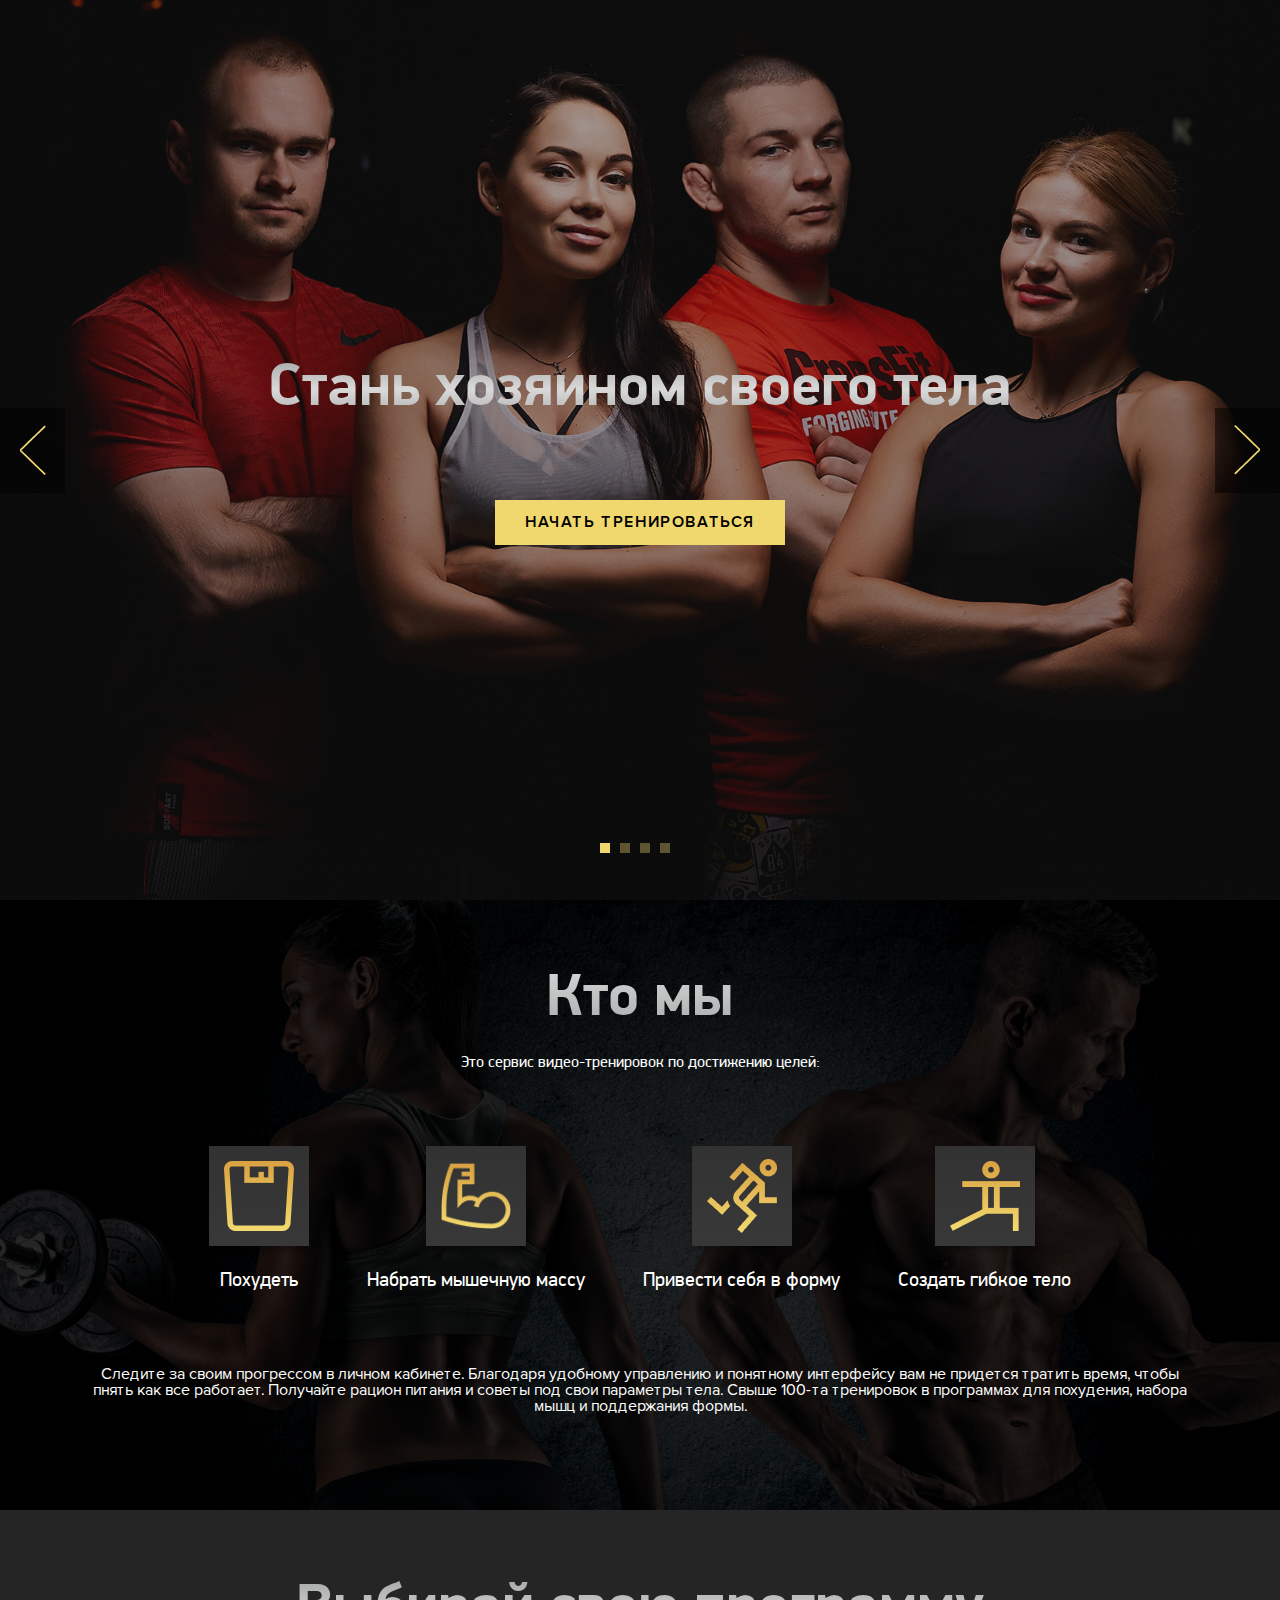
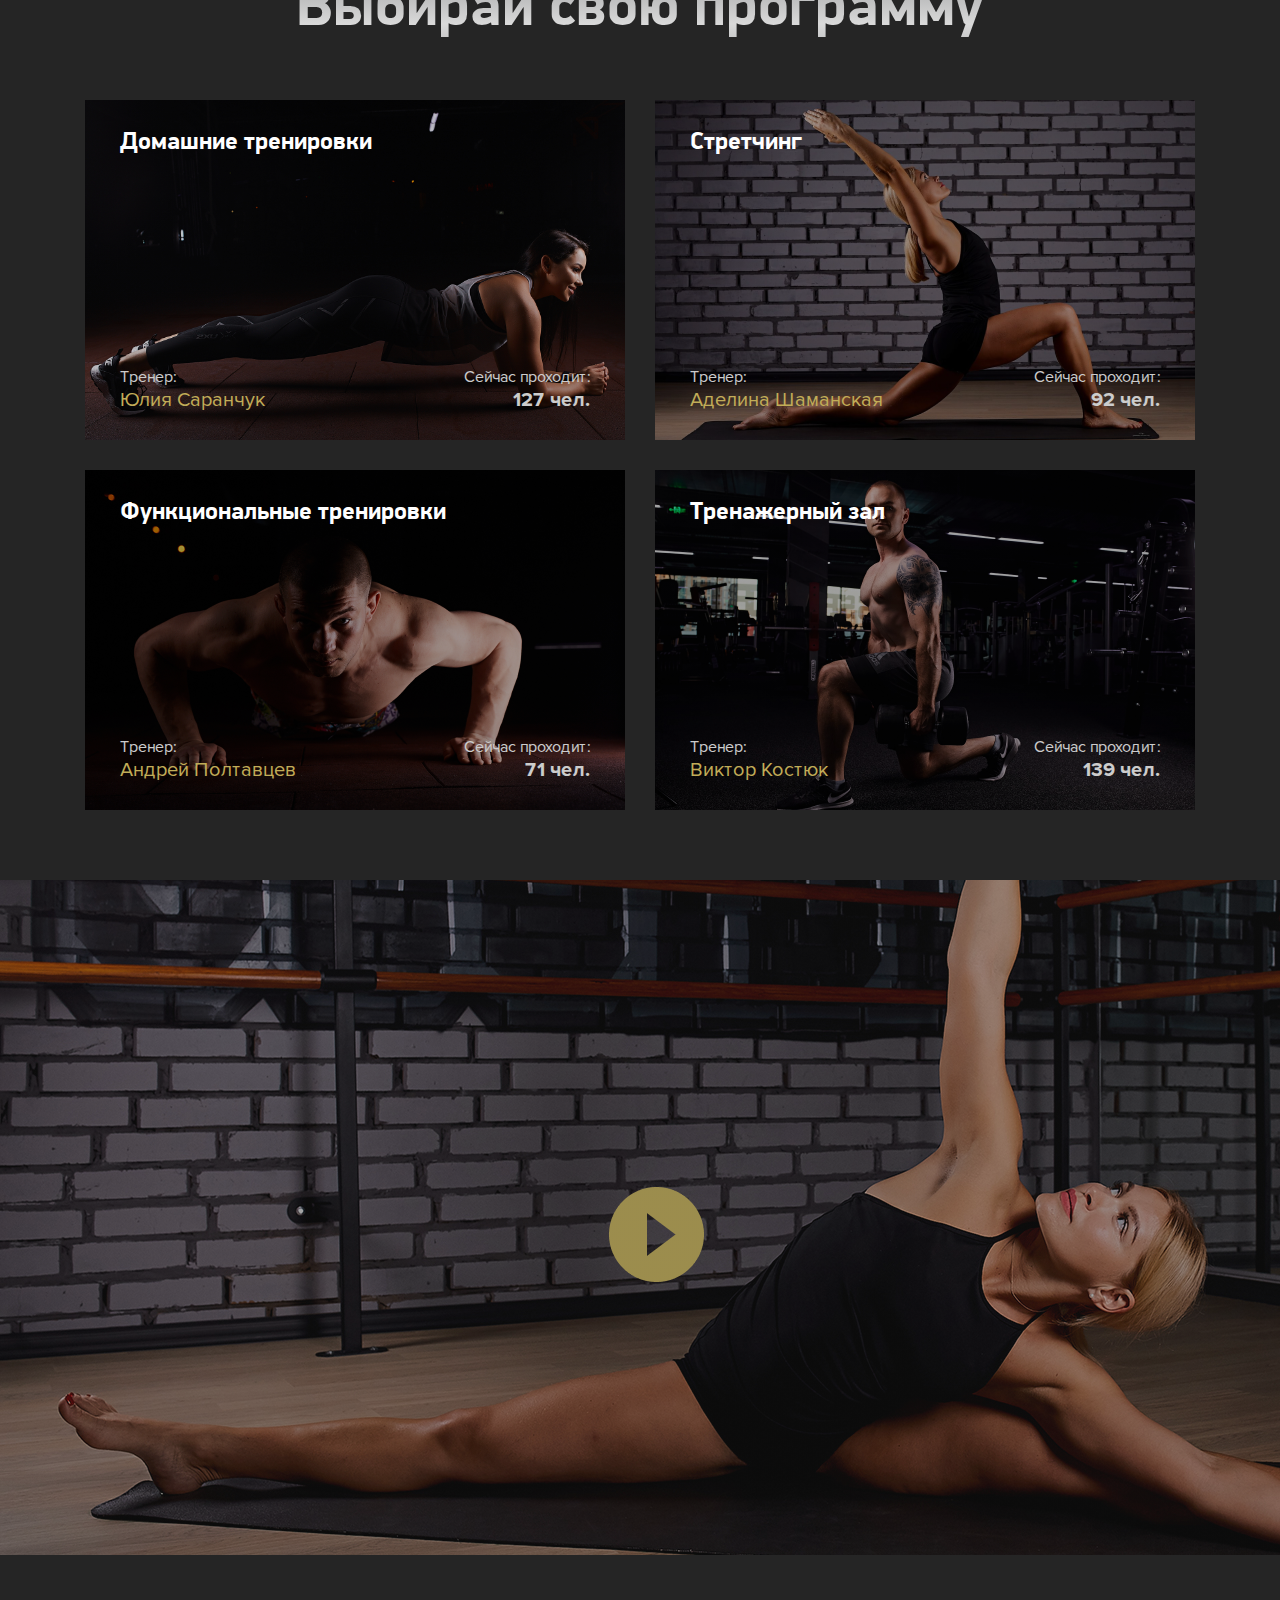
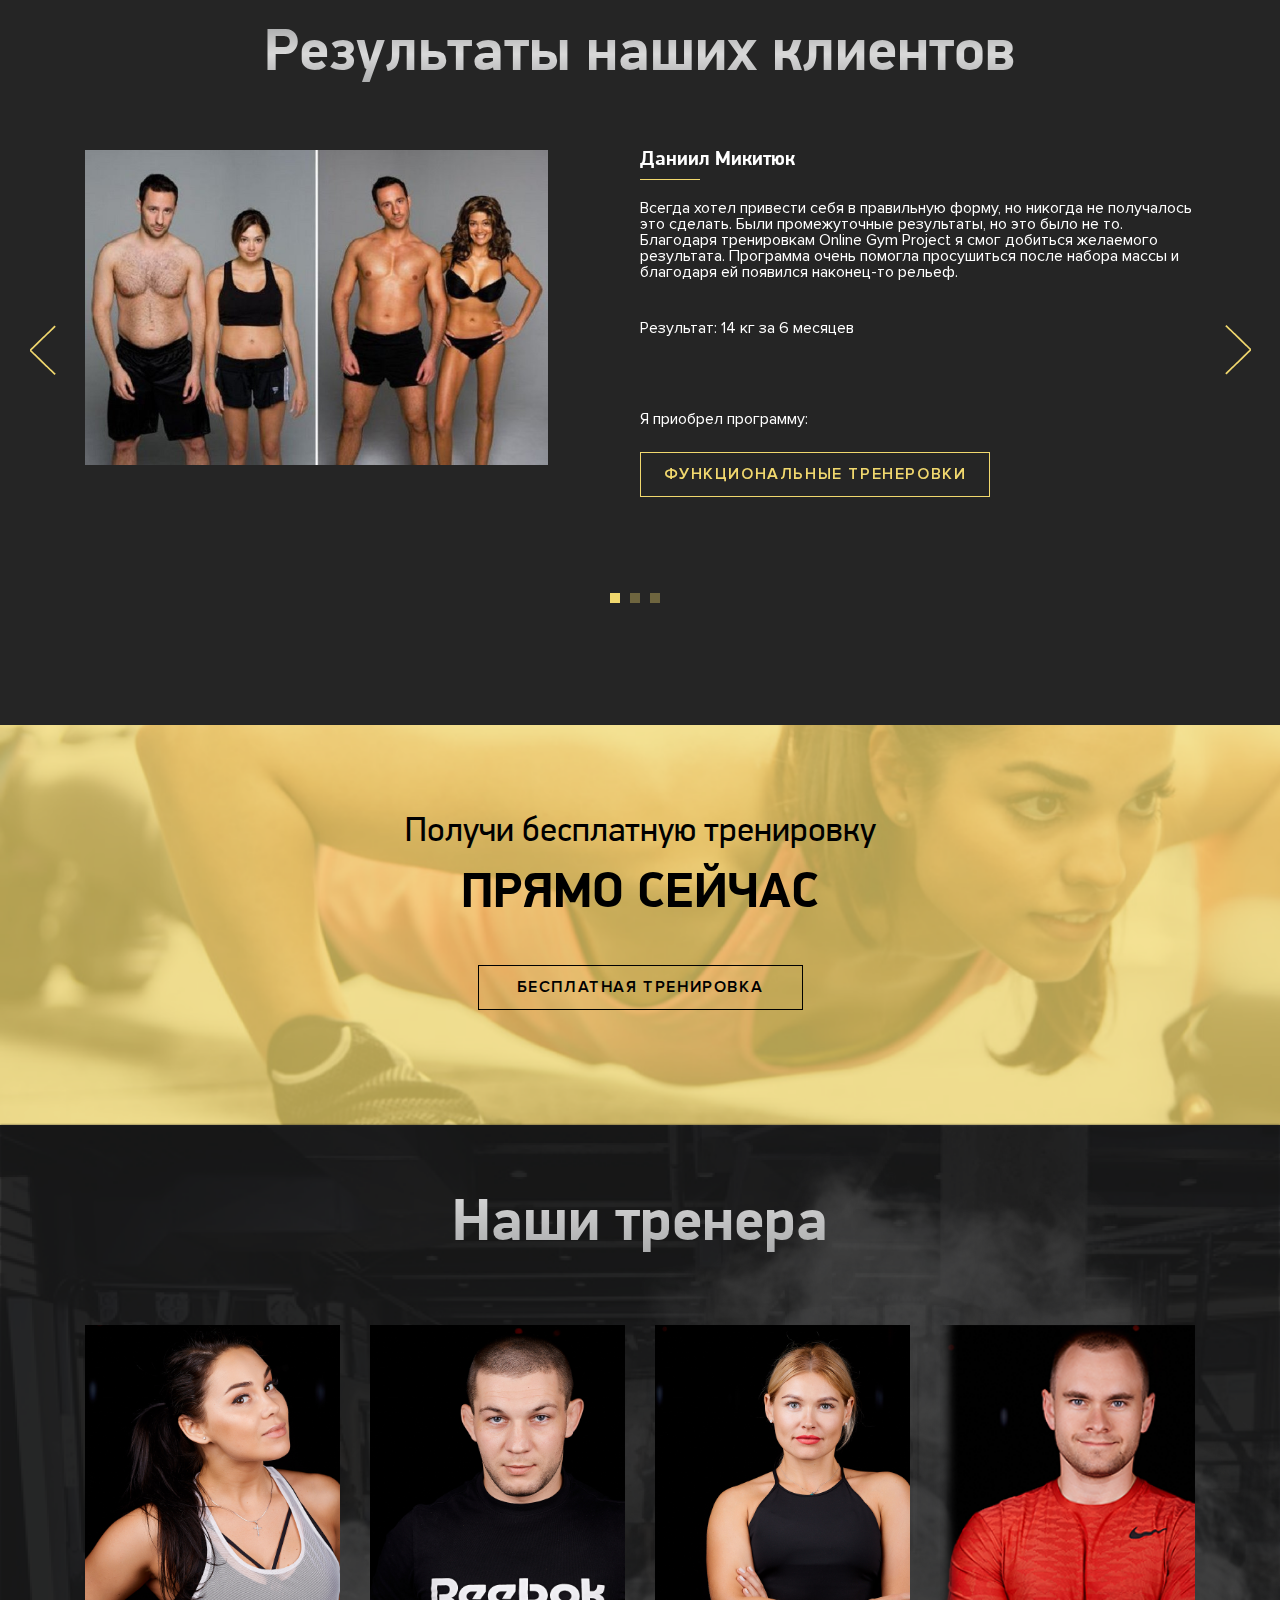
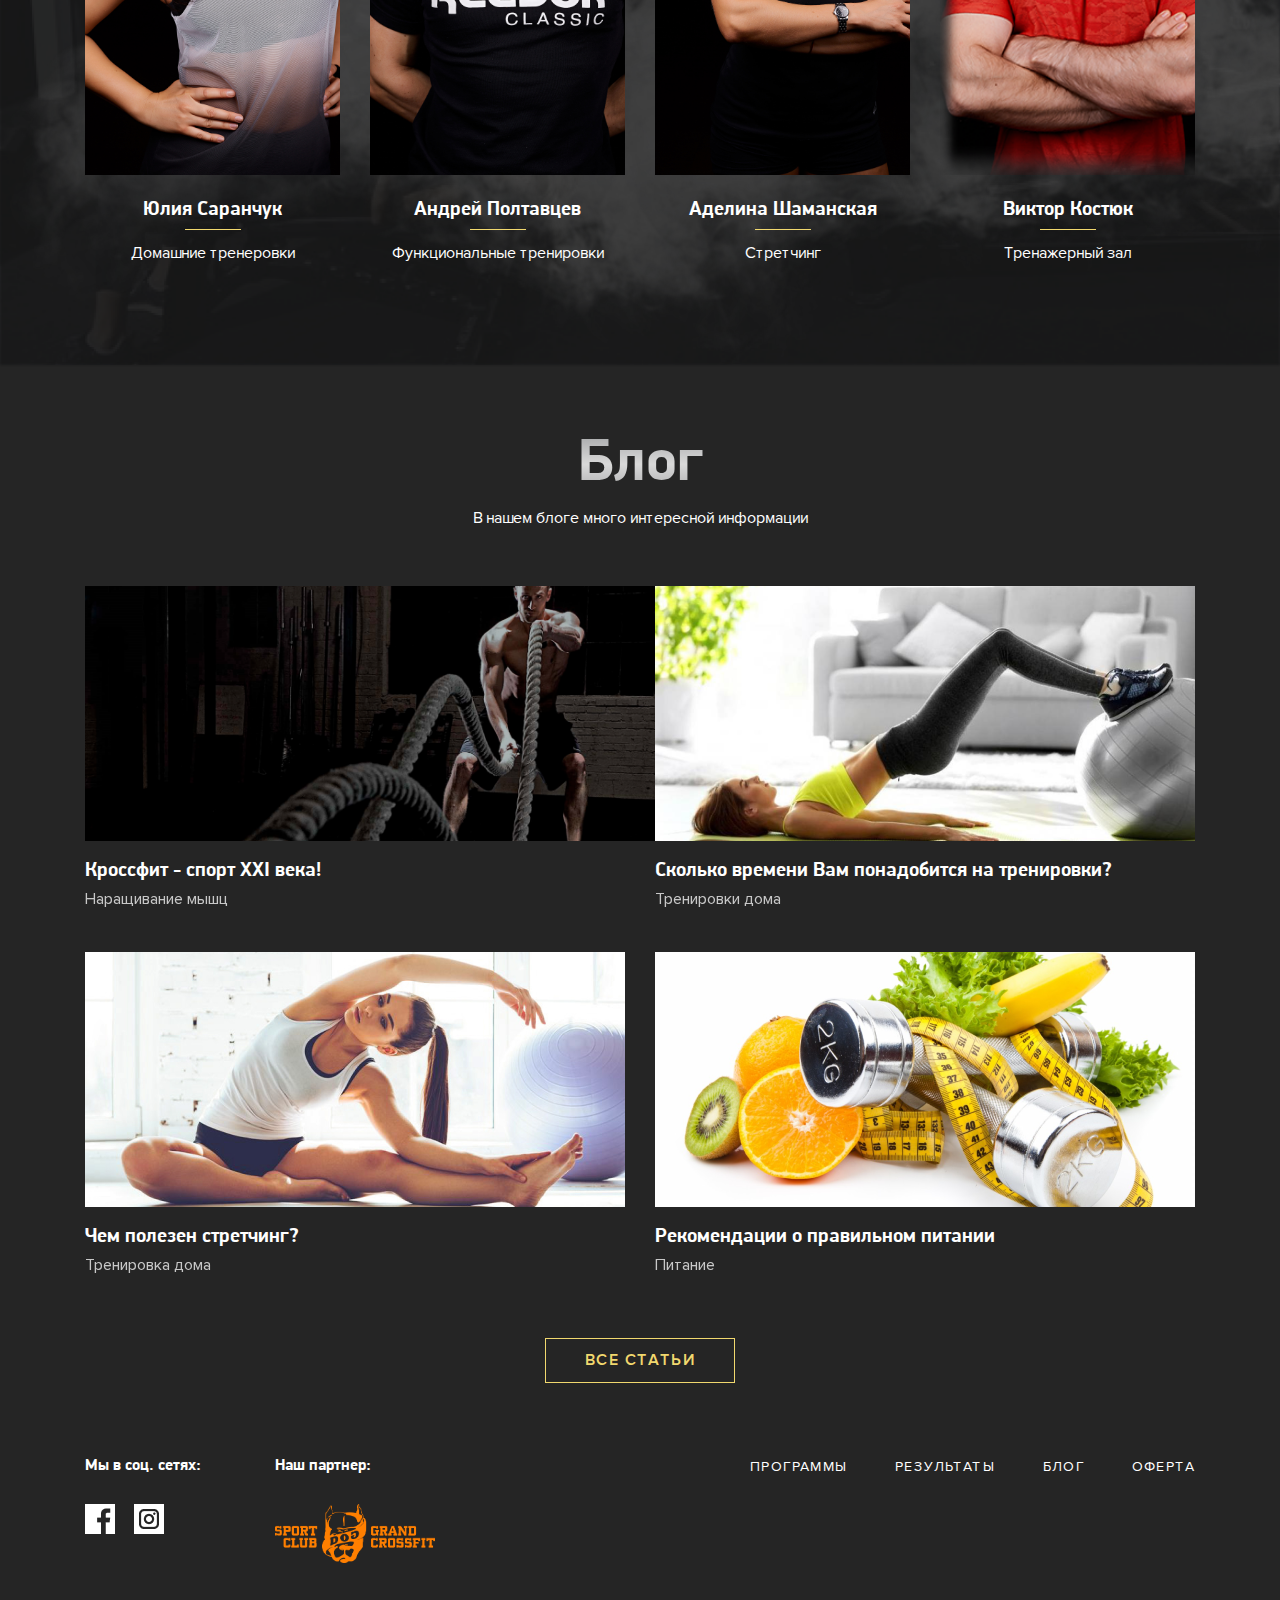
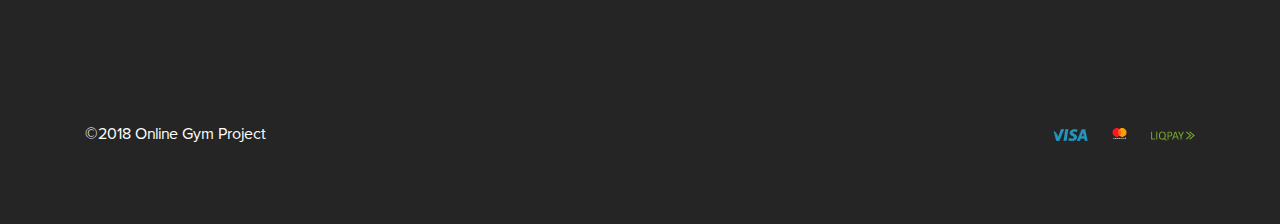
==== index.html @ 227a8d9c "fix links" ====
<!DOCTYPE html>
<html lang="ru">
<head>
    <meta charset="UTF-8">
    <title>Fitness</title>

    <meta name="viewport" content="width=device-width, initial-scale=1">

    <link rel="icon" href="" type="image/ico" sizes="16x16">
    <link rel="stylesheet" href="assets/css/reset.css">
    <link rel="stylesheet" href="assets/css/bootstrap-grid.css">
    <link rel="stylesheet" href="assets/css/slick.css">
    <link rel="stylesheet" href="assets/css/style.css">
</head>
<body>
<div class="main_wrapper">


    <header class="nav_header nav_anime">
        <div class="container">
            <div class="row align-items-center">
                <div class="col-lg-2 col-md-2 col-6">
                    <div class="nav_header_logo">
                        <a href="https://ktara.github.io/weblab2019/index.html">
                            <img src="assets/img/logo-f.png" alt="">
                        </a>
                    </div>
                </div>
                <div class="col-lg-4 offset-lg-2 col-md-2 col-3">
                    <div class="nav_header_menu_wrapper">
                        <ul class="nav nav_header_menu">
                            <li>
                                <a href="#program" class="nav_main_link">Программы</a>
                            </li>
                            <li>
                                <a href="#hit_foto" class="nav_main_link">Результаты</a>
                            </li>
                            <li>
                                <a href="#blog" class="nav_main_link">Блог</a>
                            </li>
                        </ul>
                    </div>
                </div>
                <div class="col-lg-3 offset-lg-1">
                    <div class="nav_header_log_cabinet">
                        Личный кабинет
                    </div>
                </div>
            </div>
        </div>
    </header>


    <section class="main">
        <div class="main_slider_wrapper">
            <div class="main_slide" style="background-image: url(assets/img/photo/command1.jpg);">
                <h1 class="main_slide_header section_header">Стань <u>хозяином</u> своего тела</h1>
                <a href="#program" class="main_slide_btn">Начать тренироваться</a>
                <div class="main_back">

                </div>
                <div class="main_screen_next_block"></div>
                <div class="main_screen_prev_block"></div>
            </div>

            <div class="main_slide" style="background-image: url(assets/img/photo/command1.jpg);">
                <h1 class="main_slide_header section_header">Стань <u>хозяином</u> своего тела</h1>
                <a href="#program" class="main_slide_btn">Начать тренироваться</a>
                <div class="main_back">

                </div>
                <div class="main_screen_next_block"></div>
                <div class="main_screen_prev_block"></div>
            </div>

            <div class="main_slide" style="background-image: url(assets/img/photo/command1.jpg);">
                <h1 class="main_slide_header section_header">Стань <u>хозяином</u> своего тела</h1>
                <a href="#program" class="main_slide_btn">Начать тренироваться</a>
                <div class="main_back">

                </div>
                <div class="main_screen_next_block"></div>
                <div class="main_screen_prev_block"></div>
            </div>

            <div class="main_slide" style="background-image: url(assets/img/photo/command1.jpg);">
                <h1 class="main_slide_header section_header">Стань <u>хозяином</u> своего тела</h1>
                <a href="#program" class="main_slide_btn">Начать тренироваться</a>
                <div class="main_back">

                </div>
                <div class="main_screen_next_block"></div>
                <div class="main_screen_prev_block"></div>
            </div>
        </div>
    </section>


    <section id="about" class="about" style="background-image: url(assets/img/new/about1.png);">
        <div class="container">
            <h2 class="about_title section_header">
                Кто мы
            </h2>
            <div class="about_sub_title">
                Это сервис видео-тренировок по достижению целей:
            </div>
            <div class="row">
                <div class="col-lg-10 offset-lg-1 col-md-12 offset-md-0">
                    <div class="about_icon_block_wrapper">
                        <div class="about_icon_block">
                            <div class="about_icon_wrapper">
                                <img src="assets/img/new/icon1.png" alt="">
                            </div>
                            <div class="about_icon_block_text">
                                Похудеть
                            </div>
                        </div>

                        <div class="about_icon_block">
                            <div class="about_icon_wrapper">
                                <img src="assets/img/new/icon2.png" alt="">
                            </div>
                            <div class="about_icon_block_text">
                                Набрать мышечную массу
                            </div>
                        </div>

                        <div class="about_icon_block">
                            <div class="about_icon_wrapper">
                                <img src="assets/img/new/icon3.png" alt="">
                            </div>
                            <div class="about_icon_block_text">
                                Привести себя в форму
                            </div>
                        </div>

                        <div class="about_icon_block">
                            <div class="about_icon_wrapper">
                                <img src="assets/img/new/icon4.png" alt="">
                            </div>
                            <div class="about_icon_block_text">
                                Создать гибкое тело
                            </div>
                        </div>
                    </div>
                </div>
            </div>
            <div class="about_text">
                Следите за своим прогрессом в личном кабинете. Благодаря удобному управлению и понятному интерфейсу вам
                не придется тратить время, чтобы пнять как все работает. Получайте рацион питания и советы под свои
                параметры тела. Свыше 100-та тренировок в программах для похудения, набора мышц и поддержания формы.
            </div>
        </div>
    </section>


    <section id="program" class="program">
        <div class="program_main_wrapper">
            <div class="container program_main_viewer">
                <div class="program_header section_header">
                    Выбирай свою программу
                </div>
                <div class="row">
                    <div class="col-lg-6 col-md-6 col-12">
                        <a href="https://ktara.github.io/weblab2019/home.html" class="program_wrapper">
                            <img src="assets/img/new/img1.jpg" alt="">
                            <div class="top_text_block">
                                <div class="top_text">
                                    <p>Тренер: <b>Юлия Саранчук</b></p>
                                </div>
                            </div>
                            <div class="bottom_text_block">
                                <div class="bottom_text">
                                    <p>Сейчас проходит: <span>127 чел.</span></p>
                                </div>
                            </div>
                            <div class="program_wrapper_text_block">
                                <p>Домашние тренировки</p>
                            </div>
                        </a>
                    </div>
                    <div class="col-lg-6 col-md-6 col-12">
                        <a href="https://ktara.github.io/weblab2019/stretching.html" class="program_wrapper">
                            <img src="assets/img/new/img2.png" alt="">
                            <div class="top_text_block">
                                <div class="top_text">
                                    <p>Тренер: <b>Аделина Шаманская</b></p>
                                </div>
                            </div>
                            <div class="bottom_text_block">
                                <div class="bottom_text">
                                    <p>Сейчас проходит: <span>92 чел.</span></p>
                                </div>
                            </div>
                            <div class="program_wrapper_text_block">
                                <p>Стретчинг</p>
                            </div>
                        </a>
                    </div>
                    <div class="col-lg-6 col-md-6 col-12">
                        <a href="https://ktara.github.io/weblab2019/crossfyt2.html" class="program_wrapper">
                            <img src="assets/img/new/img3.png" alt="">
                            <div class="top_text_block">
                                <div class="top_text">
                                    <p>Тренер: <b>Андрей Полтавцев</b></p>
                                </div>
                            </div>
                            <div class="bottom_text_block">
                                <div class="bottom_text">
                                    <p>Сейчас проходит: <span>71 чел.</span></p>
                                </div>
                            </div>
                            <div class="program_wrapper_text_block">
                                <p>Функциональные тренировки</p>
                            </div>
                        </a>
                    </div>
                    <div class="col-lg-6 col-md-6 col-12">
                        <a href="https://ktara.github.io/weblab2019/gym.html" class="program_wrapper">
                            <img src="assets/img/new/img4.png" alt="">
                            <div class="top_text_block">
                                <div class="top_text">
                                    <p>Тренер: <b>Виктор Костюк</b></p>
                                </div>
                            </div>
                            <div class="bottom_text_block">
                                <div class="bottom_text">
                                    <p>Сейчас проходит: <span>139 чел.</span></p>
                                </div>
                            </div>
                            <div class="program_wrapper_text_block">
                                <p>Тренажерный зал</p>
                            </div>
                        </a>
                    </div>
                </div>
            </div>
        </div>
    </section>


    <section class="main_video">
        <div class="main_video_back"></div>
        <div class="main_video_wrapper">
            <div class="main_video_viewer">
                <img src="assets/img/photo/image_40.jpg" alt="">
            </div>
            <div class="play_block">
                <img src="assets/img/new/yplay.png" alt="">
            </div>
        </div>
    </section>


    <section id="hit_foto" class="hit_foto">
        <div class="container">
            <h2 class="hit_foto_title section_header">Результаты наших клиентов</h2>
            <div class="hit_foto_slider_wrapper">
                <div class="hit_foto_slide">
                    <div class="row no-gutters">
                        <div class="col-lg-5">
                            <div class="hit_foto_slide_image">
                                <img src="assets/img/photo/hit_foto.jpg" alt="">
                            </div>
                        </div>
                        <div class="col-lg-6 offset-lg-1">
                            <div class="hit_foto_slide_text_block">
                                <div class="hit_foto_slide_name">
                                    Даниил Микитюк
                                </div>
                                <div class="hit_foto_slide_text">
                                    Всегда хотел привести себя в правильную форму, но никогда не получалось это сделать.
                                    Были промежуточные результаты, но это было не то. Благодаря тренировкам Online Gym
                                    Project я смог добиться желаемого результата. Программа очень помогла просушиться
                                    после набора массы и благодаря ей появился наконец-то рельеф.
                                </div>
                                <div class="hit_foto_slide_result">
                                    Результат: 14 кг за 6 месяцев
                                </div>
                                <div class="hit_foto_slide_program">
                                    <div class="hit_foto_slide_program_text">
                                        Я приобрел программу:
                                    </div>
                                    <a href="https://ktara.github.io/weblab2019/crossfyt2.html"
                                       class="hit_foto_slide_program_btn">
                                        Функциональные тренеровки
                                    </a>
                                </div>
                            </div>
                        </div>
                    </div>
                    <div class="hit_foto_next_block"></div>
                    <div class="hit_foto_prev_block"></div>
                </div>

                <div class="hit_foto_slide">
                    <div class="row no-gutters">
                        <div class="col-lg-5">
                            <div class="hit_foto_slide_image">
                                <img src="assets/img/photo/hit_foto.jpg" alt="">
                            </div>
                        </div>
                        <div class="col-lg-6 offset-lg-1">
                            <div class="hit_foto_slide_text_block">
                                <div class="hit_foto_slide_name">
                                    Даниил Микитюк
                                </div>
                                <div class="hit_foto_slide_text">
                                    Всегда хотел привести себя в правильную форму, но никогда не получалось это сделать.
                                    Были промежуточные результаты, но это было не то. Благодаря тренировкам Online Gym
                                    Project я смог добиться желаемого результата. Программа очень помогла просушиться
                                    после набора массы и благодаря ей появился наконец-то рельеф.
                                </div>
                                <div class="hit_foto_slide_result">
                                    Результат: 14 кг за 6 месяцев
                                </div>
                                <div class="hit_foto_slide_program">
                                    <div class="hit_foto_slide_program_text">
                                        Я приобрел программу:
                                    </div>
                                    <a href="https://ktara.github.io/weblab2019/crossfyt2.html"
                                       class="hit_foto_slide_program_btn">
                                        Функциональные тренеровки
                                    </a>
                                </div>
                            </div>
                        </div>
                    </div>
                    <div class="hit_foto_next_block"></div>
                    <div class="hit_foto_prev_block"></div>
                </div>

                <div class="hit_foto_slide">
                    <div class="row no-gutters">
                        <div class="col-lg-5">
                            <div class="hit_foto_slide_image">
                                <img src="assets/img/photo/hit_foto.jpg" alt="">
                            </div>
                        </div>
                        <div class="col-lg-6 offset-lg-1">
                            <div class="hit_foto_slide_text_block">
                                <div class="hit_foto_slide_name">
                                    Даниил Микитюк
                                </div>
                                <div class="hit_foto_slide_text">
                                    Всегда хотел привести себя в правильную форму, но никогда не получалось это сделать.
                                    Были промежуточные результаты, но это было не то. Благодаря тренировкам Online Gym
                                    Project я смог добиться желаемого результата. Программа очень помогла просушиться
                                    после набора массы и благодаря ей появился наконец-то рельеф.
                                </div>
                                <div class="hit_foto_slide_result">
                                    Результат: 14 кг за 6 месяцев
                                </div>
                                <div class="hit_foto_slide_program">
                                    <div class="hit_foto_slide_program_text">
                                        Я приобрел программу:
                                    </div>
                                    <a href="https://ktara.github.io/weblab2019/crossfyt2.html"
                                       class="hit_foto_slide_program_btn">
                                        Функциональные тренеровки
                                    </a>
                                </div>
                            </div>
                        </div>
                    </div>
                    <div class="hit_foto_next_block"></div>
                    <div class="hit_foto_prev_block"></div>
                </div>
            </div>
        </div>
    </section>


    <section class="main_ad" style="background-image: url(assets/img/new/img6.png)">
        <div class="main_ad_text">
            Получи бесплатную тренировку <b>прямо сейчас</b>
        </div>
        <div class="main_ad_btn">
            Бесплатная тренировка
        </div>
    </section>


    <section class="main_trainer" style="background-image: url(assets/img/new/img9.png)">
        <div class="main_trainer_dark"></div>
        <div class="container">
            <div class="main_trainer_header section_header">
                Наши тренера
            </div>
            <div class="row">
                <div class="col-lg-3">
                    <div class="main_trainer_block">
                        <div class="main_trainer_block_image">
                            <img src="assets/img/new/face1.jpg" alt="">
                        </div>
                        <div class="main_trainer_block_name">
                            Юлия Саранчук
                        </div>
                        <div class="main_trainer_block_program">
                            Домашние тренеровки
                        </div>
                    </div>
                </div>
                <div class="col-lg-3">
                    <div class="main_trainer_block">
                        <div class="main_trainer_block_image">
                            <img src="assets/img/new/face2.jpg" alt="">
                        </div>
                        <div class="main_trainer_block_name">
                            Андрей Полтавцев
                        </div>
                        <div class="main_trainer_block_program">
                            Функциональные тренировки
                        </div>
                    </div>
                </div>
                <div class="col-lg-3">
                    <div class="main_trainer_block">
                        <div class="main_trainer_block_image">
                            <img src="assets/img/new/face3.jpg" alt="">
                        </div>
                        <div class="main_trainer_block_name">
                            Аделина Шаманская
                        </div>
                        <div class="main_trainer_block_program">
                            Стретчинг
                        </div>
                    </div>
                </div>
                <div class="col-lg-3">
                    <div class="main_trainer_block">
                        <div class="main_trainer_block_image">
                            <img src="assets/img/new/face42.png" alt="">
                        </div>
                        <div class="main_trainer_block_name">
                            Виктор Костюк
                        </div>
                        <div class="main_trainer_block_program">
                            Тренажерный зал
                        </div>
                    </div>
                </div>
            </div>
        </div>
    </section>


    <section id="blog" class="blog">
        <div class="container">
            <h2 class="blog_title section_header">
                Блог
            </h2>
            <div class="blog_sub_title">
                В нашем блоге много интересной информации
            </div>
            <div class="row">
                <div class="col-lg-6">
                    <div class="blog_block">
                        <div class="blog_block_image">
                            <img src="assets/img/new/img10.png" alt="">
                        </div>
                        <a href="https://ktara.github.io/weblab2019/article.html" class="blog_block_title">
                            Кроссфит - спорт XXI века!
                        </a>
                        <div class="blog_block_sub_title">
                            Наращивание мышц
                        </div>
                    </div>
                </div>
                <div class="col-lg-6">
                    <div class="blog_block">
                        <div class="blog_block_image">
                            <img src="assets/img/new/img11.png" alt="">
                        </div>
                        <a href="https://ktara.github.io/weblab2019/article.html" class="blog_block_title">
                            Сколько времени Вам понадобится на тренировки?
                        </a>
                        <div class="blog_block_sub_title">
                            Тренировки дома
                        </div>
                    </div>
                </div>
                <div class="col-lg-6">
                    <div class="blog_block">
                        <div class="blog_block_image">
                            <img src="assets/img/new/img12.png" alt="">
                        </div>
                        <a href="https://ktara.github.io/weblab2019/article.html" class="blog_block_title">
                            Чем полезен стретчинг?
                        </a>
                        <div class="blog_block_sub_title">
                            Тренировка дома
                        </div>
                    </div>
                </div>
                <div class="col-lg-6">
                    <div class="blog_block">
                        <div class="blog_block_image">
                            <img src="assets/img/new/img13.png" alt="">
                        </div>
                        <a href="https://ktara.github.io/weblab2019/article.html" class="blog_block_title">
                            Рекомендации о правильном питании
                        </a>
                        <div class="blog_block_sub_title">
                            Питание
                        </div>
                    </div>
                </div>
            </div>
            <a href="https://ktara.github.io/weblab2019/blog.html" class="blog_btn">
                ВСЕ СТАТЬИ
            </a>
        </div>
    </section>


    <section class="popup_log_out">
        <div class="container">
            <div class="row no-gutters">
                <div class="col-lg-10 offset-lg-1 col-md-12 offset-md-0">
                    <div class="popup_log_out_wrapper">
                        <div class="row no-gutters">
                            <div class="col-lg-5 col-md-5 d-none d-sm-block">
                                <div class="popup_log_out_logo_block"
                                     style="background-image: url(assets/img/new/img16.png);">
                                    <div class="popup_log_out_logo_block_image">
                                        <img src="assets/img/logo-f.png" alt="">
                                    </div>
                                    <h6 class="popup_log_out_logo_block_sub_title">
                                        Начни меняться прямо сейчас!
                                    </h6>
                                    <ul class="popup_log_out_logo_block_list">
                                        <li>
                                            Простой календарь ваших тренировок
                                        </li>
                                        <li>
                                            Сделайте свое персональное меню
                                        </li>
                                        <li>
                                            Получи свое идеальное тело
                                        </li>
                                    </ul>
                                </div>
                            </div>
                            <div class="col_lg-7 col-md-7 col-12">
                                <div class="popup_log_out_registration">
                                    <h4 class="popup_log_out_registration_header">
                                        Регистрация
                                    </h4>
                                    <h4 class="popup_log_out_registration_header_mob popup_header_first">
                                    Вход /
                                </h4>
                                    <h4 class="popup_log_out_registration_header_mob popup_header_second">
                                        Регистрация
                                    </h4>
                                    <form action="" class="popup_log_out_registration_form">
                                        <input class="popup_log_out_registration_form_input" type="email" placeholder="Email">
                                        <input class="popup_log_out_registration_form_input" type="password" placeholder="Пароль">
                                        <label class="popup_log_out_registration_form_check">
                                            <input type="checkbox">
                                            <div class="popup_log_out_registration_form_square"></div>
                                            <div class="popup_log_out_registration_form_text">
                                                Согласен с <a href="https://ktara.github.io/weblab2019/oferta.html">условиями</a>
                                            </div>
                                        </label>
                                        <button type="submit" class="popup_log_out_registration_btn">ЗАРЕГИСТРИРОВАТЬСЯ</button>
                                    </form>
                                    <div class="popup_log_out_registration_come_in">
                                        Зарегистрироваться через соц.сети:
                                    </div>
                                    <div class="popup_log_out_registration_img">
                                        <a href="">
                                            <img src="assets/img/new/facebook-blue.png" alt="">
                                        </a>
                                        <a href="">
                                            <img src="assets/img/new/google.png" alt="">
                                        </a>
                                    </div>
                                    <div class="back_to_sign_in">
                                        ВЕРНУТЬСЯ КО ВХОДУ
                                    </div>
                                </div>
                            </div>
                        </div>
                        <div class="close_log_out">
                            <img src="assets/img/new/close-yellow.png" alt="">
                            <div class="close_log_out_text">
                                ЗАКРЫТЬ
                            </div>
                        </div>
                    </div>
                </div>
            </div>
        </div>
    </section>


    <section class="popup_sign_in">
        <div class="container">
            <div class="row no-gutters">
                <div class="col-lg-10 offset-lg-1 col-md-12 offset-md-0">
                    <div class="popup_sign_in_wrapper popup_sign_in_animate">
                        <div class="row no-gutters">
                            <div class="col-lg-5 col-md-5 d-none d-sm-block">
                                <div class="popup_sign_in_logo_block"
                                     style="background-image: url(assets/img/new/img16.png);">
                                    <div class="popup_sign_in_logo_block_image">
                                        <img src="assets/img/logo-f.png" alt="">
                                    </div>
                                    <h6 class="popup_sign_in_logo_block_sub_title">
                                        Начни меняться прямо сейчас!
                                    </h6>
                                    <ul class="popup_sign_in_logo_block_list">
                                        <li>
                                            Простой календарь ваших тренировок
                                        </li>
                                        <li>
                                            Сделайте свое персональное меню
                                        </li>
                                        <li>
                                            Получи свое идеальное тело
                                        </li>
                                    </ul>
                                </div>
                            </div>
                            <div class="col_lg-7 col-md-7 col-12">
                                <div class="popup_sign_in_registration">
                                    <h4 class="popup_sign_in_registration_header">
                                        Вход
                                    </h4>
                                    <h4 class="popup_sign_in_registration_header_mob popup_header_first">
                                        Вход /
                                    </h4>
                                    <h4 class="popup_sign_in_registration_header_mob popup_header_second">
                                        Регистрация
                                    </h4>
                                    <form action="" class="popup_sign_in_registration_form">
                                        <input class="popup_sign_in_registration_form_input" type="email" placeholder="Email">
                                        <input class="popup_sign_in_registration_form_input" type="password" placeholder="Пароль">
                                        <label class="popup_sign_in_registration_form_check">
                                            <input type="checkbox">
                                            <div class="popup_sign_in_registration_form_square"></div>
                                            <div class="popup_sign_in_registration_form_text">
                                                Запомнить меня
                                            </div>
                                        </label>
                                        <button type="submit" class="popup_sign_in_registration_btn">ВОЙТИ</button>
                                    </form>
                                    <div class="popup_sign_in_registration_come_in">
                                        Зарегистрироваться через соц.сети:
                                    </div>
                                    <div class="popup_sign_in_registration_img">
                                        <a href="">
                                            <img src="assets/img/new/facebook-blue.png" alt="">
                                        </a>
                                        <a href="">
                                            <img src="assets/img/new/google.png" alt="">
                                        </a>
                                    </div>
                                    <div class="back_to_log_out">
                                        РЕГИСТРАЦИЯ
                                    </div>
                                    <a href="" class="popup_sign_in_registration_text">Забыли пароль?</a>
                                </div>
                            </div>
                        </div>
                        <div class="close_sign_in">
                            <img src="assets/img/new/close-yellow.png" alt="">
                            <div class="close_sign_in_text">
                                ЗАКРЫТЬ
                            </div>
                        </div>
                    </div>
                </div>
            </div>
        </div>
    </section>


    <section class="popup_sign_in_mob">
        <div class="container">
            <div class="row no-gutters">
                <div class="col-lg-10 offset-lg-1 col-md-12 offset-md-0">
                    <div class="popup_sign_in_mob_wrapper popup_sign_in_animate">
                        <div class="row">
                            <div class="col-12">
                                <div class="popup_sign_in_mob_registration popup_sign_in_mob_first">
                                    <h4 class="popup_sign_in_mob_registration_header_mob popup_header_first">
                                        Вход /
                                    </h4>
                                    <h4 class="popup_sign_in_mob_registration_header_mob popup_header_second">
                                        Регистрация
                                    </h4>
                                    <form action="" class="popup_sign_in_mob_registration_form">
                                        <input type="email" placeholder="Почта">
                                        <input type="password" placeholder="Пароль">
                                        <div class="popup_sign_in_mob_registration_btn">Вход</div>
                                    </form>
                                    <div class="popup_sign_in_mob_registration_come_in">
                                        Или войдите
                                    </div>
                                    <div class="popup_sign_in_mob_registration_img">
                                        <a href="">
                                            <img src="assets/img/icon/003-facebook.png" alt="">
                                        </a>
                                        <a href="">
                                            <img src="assets/img/icon/google-plus.png" alt="">
                                        </a>
                                        <a href="">
                                            <img src="assets/img/icon/001-twitter.png" alt="">
                                        </a>
                                    </div>
                                    <a href="" class="popup_sign_in_mob_registration_text">Забыли пароль?</a>
                                </div>
                                <!--  </div>


                                 <div class="col-12"> -->
                                <div class="popup_sign_in_mob_registration popup_sign_in_mob_second">
                                    <h4 class="popup_sign_in_mob_registration_header_mob popup_header_first">
                                        Вход /
                                    </h4>
                                    <h4 class="popup_sign_in_mob_registration_header_mob popup_header_second">
                                        Регистрация
                                    </h4>
                                    <form action="" class="popup_sign_in_mob_registration_form">
                                        <input type="name" placeholder="Имя Фамилия">
                                        <input type="email" placeholder="Почта">
                                        <input type="password" placeholder="Пароль">
                                        <input type="password" placeholder="Подтвердите пароль">
                                        <div class="popup_sign_in_mob_registration_btn">Регистрация</div>
                                    </form>
                                    <div class="popup_sign_in_mob_registration_come_in">
                                        Или войдите
                                    </div>
                                    <div class="popup_sign_in_mob_registration_img">
                                        <a href="">
                                            <img src="assets/img/icon/003-facebook.png" alt="">
                                        </a>
                                        <a href="">
                                            <img src="assets/img/icon/google-plus.png" alt="">
                                        </a>
                                        <a href="">
                                            <img src="assets/img/icon/001-twitter.png" alt="">
                                        </a>
                                    </div>
                                </div>
                            </div>
                        </div>
                    </div>
                </div>
            </div>
        </div>
    </section>



    <section class="popup_share">
        <div class="container">
            <div class="row no-gutters">
                <div class="col-lg-8 offset-lg-2 col-md-12 offset-md-0">
                    <div class="popup_share_wrapper popup_sign_in_animate">
                        <div class="popup_share_text">
                            Пожалуйста, выберите программу, в которой вы заинтересованы и мы предоставим вам возможность пройти бесплатную тренировку.
                        </div>
                        <form class="popup_share_form">
                            <select size="1" name="number" class="popup_share_form_order">
                                <option value="1" selected>Выберите программу</option>
                                <option>Домашние тренировки</option>
                                <option>Стретчинг</option>
                                <option>Функциональные тренировки</option>
                                <option>Тренажерный зал</option>
                            </select>
                            <button class="popup_share_form_btn">
                                ПОЛУЧИТЬ БЕСПЛАТНУЮ ТРЕНИРОВКУ
                            </button>
                        </form>
                        <div class="close_share">
                            <img src="assets/img/new/close-yellow.png" alt="">
                            <div class="close_share_text">
                                ЗАКРЫТЬ
                            </div>
                        </div>
                    </div>
                </div>
            </div>
        </div>
    </section>


    <footer style="background-image: url(assets/img/new/bg_img.png)">
        <div class="container">
            <div class="row">
                <div class="col-lg-2 col-md-3 col-12">
                    <div class="social">
                        <div class="social_header">
                            Мы в соц. сетях:
                        </div>
                        <a href="">
                            <img src="assets/img/new/facebook.png" alt="">
                        </a>
                        <a href="">
                            <img src="assets/img/new/twitter.png" alt="">
                        </a>
                    </div>
                </div>

                <div class="col-lg-2">
                    <div class="partner">
                        <div class="partner_header">
                            Наш партнер:
                        </div>
                        <img src="assets/img/icon/dog-red.png" alt="">
                    </div>
                </div>

                <div class="col-lg-5 offset-lg-3">
                    <div class="link_menu_wrapper">
                        <ul class="link_menu">
                            <li>
                                <a href="#program" class="main_link">Программы</a>
                            </li>
                            <li>
                                <a href="#hit_foto" class="main_link">Результаты</a>
                            </li>
                            <li>
                                <a href="#blog" class="main_link">Блог</a>
                            </li>
                            <li>
                                <a href="https://ktara.github.io/weblab2019/oferta.html">Оферта</a>
                            </li>
                        </ul>
                    </div>
                </div>
            </div>
            <div class="row">
                <div class="col-lg-6">
                    <div class="copy">
                        <p>
                            &copy;2018 Online Gym Project
                        </p>
                    </div>
                </div>
                <div class="col-lg-6">
                    <div class="pay">
                        <img src="assets/img/new/visa.png" alt="">
                        <img src="assets/img/new/mastercard.png" alt="">
                        <img src="assets/img/new/liqpay.png" alt="">
                    </div>
                </div>
            </div>
        </div>
    </footer>


</div>
</body>


<script type="text/javascript" src="assets/js/jquery-3.3.1.min.js"></script>
<script src="assets/js/velocity.js"></script>
<script src="assets/js/slick.min.js"></script>
<script type="text/javascript" src="assets/js/script.js"></script>


</html>
---- assets/css/style.css ----
@font-face {
  font-family: 'PT Sans';
  src: url('../fonts/PT_Sans-Web-Regular.ttf') format('truetype');
  font-weight: 400;
  font-style: normal;
}
@font-face {
  font-family: 'PT Sans';
  src: url('../fonts/PT_Sans-Web-Italic.ttf') format('truetype');
  font-weight: 400;
  font-style: italic;
}
@font-face {
  font-family: 'PT Sans';
  src: url('../fonts/PT_Sans-Web-Bold.ttf') format('truetype');
  font-weight: 700;
  font-style: normal;
}
@font-face {
  font-family: 'PT Sans';
  src: url('../fonts/PT_Sans-Web-BoldItalic.ttf') format('truetype');
  font-weight: 700;
  font-style: italic;
}
@font-face {
  font-family: 'ProximaNova';
  src: url('../fonts/ProximaNova-Regular.ttf') format('truetype');
  font-weight: 400;
  font-style: normal;
}
@font-face {
  font-family: 'ProximaNova';
  src: url('../fonts/ProximaNova-Bold.ttf') format('truetype');
  font-weight: 700;
  font-style: normal;
}
@font-face {
  font-family: 'ProximaNova';
  src: url('../fonts/ProximaNova-Light.ttf') format('truetype');
  font-weight: 300;
  font-style: normal;
}
@font-face {
  font-family: 'ProximaNova';
  src: url('../fonts/ProximaNova-LightIt.ttf') format('truetype');
  font-weight: 300;
  font-style: italic;
}
@font-face {
  font-family: 'ProximaNova';
  src: url('../fonts/ProximaNova-Semibold.ttf') format('truetype');
  font-weight: 500;
  font-style: normal;
}
@font-face {
  font-family: 'PFDinDisplayPro';
  src: url('../fonts/PFDinDisplayPro-Bold.ttf') format('truetype');
  font-weight: 600;
  font-style: normal;
}
@font-face {
  font-family: 'PFDinDisplayPro';
  src: url('../fonts/PFDinDisplayPro-Regular.ttf') format('truetype');
  font-weight: 400;
  font-style: normal;
}
/* Fonts files */
.opn-reg {
  font-family: 'PT Sans', sans-serif;
  font-weight: 400;
}
.opn-bold {
  font-family: 'PT Sans', sans-serif;
  font-weight: 700;
}
.proxi-reg {
  font-family: 'ProximaNova', sans-serif;
  font-weight: 400;
}
.proxi-bold {
  font-family: 'ProximaNova', sans-serif;
  font-weight: 700;
}
.proxi-light {
  font-family: 'ProximaNova', sans-serif;
  font-weight: 300;
}
.proxi-light-it {
  font-family: 'ProximaNova', sans-serif;
  font-weight: 300;
  font-style: italic;
}
.proxi-sbold {
  font-family: 'ProximaNova', sans-serif;
  font-weight: 500;
}
.pfd-bold {
  font-family: 'PFDinDisplayPro', sans-serif;
  font-weight: 600;
}
.pfd-reg {
  font-family: 'PFDinDisplayPro', sans-serif;
  font-weight: 400;
}
/* Base colors */
/* Base setting */
body {
  font-size: 16px;
  font-family: 'ProximaNova', sans-serif;
  font-weight: 400;
  color: #000000;
}
.main_wrapper {
  background-color: #252525;
}
.main_wrapper .section_header {
  font-family: 'PFDinDisplayPro', sans-serif;
  font-weight: 600;
  background: -webkit-linear-gradient(#A9AAAB 0%, #D9D9D9 48.62%, #A9AAAB 100%);
  -webkit-background-clip: text;
  -webkit-text-fill-color: transparent;
}
/* Header */
.main_wrapper .dark_bg {
  background-color: #000000;
}
.main_wrapper .nav_dark_bg {
  background-color: #000000;
}
.nav_header {
  position: fixed;
  display: inline-block;
  width: 100%;
  height: 95px;
  line-height: 95px;
  top: 0;
  left: 0;
  z-index: 100;
  -webkit-transition: background-color 0.6s;
  -moz-transition: background-color 0.6s;
  -ms-transition: background-color 0.6s;
  -o-transition: background-color 0.6s;
  transition: background-color 0.6s;
}
.nav_header .dark_bg {
  background-color: #000000;
}
.nav_header .nav_text_black {
  color: #000000;
}
.nav_header .nav_text_black a {
  color: #000000;
}
.nav_header .logout_img_block {
  display: none;
}
@media screen and (max-width: 576px) {
  .nav_header .logout_img_block {
    display: inline-block;
    width: 30px;
    height: 86px;
    float: right;
    line-height: 91px;
    cursor: pointer;
  }
  .nav_header .logout_img_block img {
    width: 100%;
  }
}
.nav_header_menu {
  position: relative;
  display: flex;
  justify-content: space-around;
  width: 100%;
  height: 95px;
  line-height: 16px;
  cursor: pointer;
}
.nav_header_menu li {
  display: flex;
  align-items: center;
  height: auto;
}
.nav_header_menu li a {
  position: relative;
  width: auto;
  text-decoration: none;
  color: #ffffff;
  display: inline-block;
  font-size: 14px;
  letter-spacing: 0.1em;
  text-transform: uppercase;
}
.nav_header .active_nav_main_link {
  color: #F1D86E;
  position: relative;
  display: flex;
  align-items: center;
  width: auto;
  height: 100%;
}
.nav_header .active_nav_main_link:after {
  content: '';
  position: absolute;
  display: inline-block;
  bottom: 0;
  left: 0;
  width: 100%;
  height: 3px;
  background-color: #F1D86E;
}
.nav_header_logo a {
  display: flex;
  align-items: center;
  height: 95px;
}
.nav_header_logo a img {
  height: 80px;
}
@media screen and (max-width: 576px) {
  .nav_header_logo a img {
    line-height: 86px;
  }
}
.nav_header .cabinet {
  float: right;
}
.nav_header .cabinet_circle {
  display: inline-block;
  width: 20px;
  height: 20px;
  margin-right: 20px;
  border: 1px solid #ec835b;
  border-radius: 15px;
  background-color: #ec835b;
  vertical-align: middle;
  text-decoration: none;
}
.nav_header .cabinet_name {
  display: inline-block;
  height: 103px;
  line-height: 103px;
  text-decoration: none;
  color: #000000;
}
@media screen and (max-width: 576px) {
  .nav_header .cabinet_name {
    line-height: 86px;
  }
}
.nav_header_log_cabinet {
  display: block;
  text-decoration: none;
  width: 100%;
  height: 45px;
  line-height: 43px;
  border: 1px solid #F1D86E;
  box-sizing: border-box;
  color: #F1D86E;
  text-transform: uppercase;
  font-size: 16px;
  letter-spacing: 0.1em;
  text-align: center;
  -webkit-transition: all 0.9s;
  -o-transition: all 0.9s;
  transition: all 0.9s;
  background: none;
  font-family: 'ProximaNova', sans-serif;
  font-weight: 500;
  cursor: pointer;
}
.nav_header_log_cabinet:hover {
  color: #000000;
  background: #F9D641;
  border: 1px solid #F9D641;
}
@keyframes show_header {
  100% {
    top: 0;
  }
}
@keyframes show_item {
  100% {
    opacity: 1;
  }
}
@keyframes show_name {
  100% {
    opacity: 1;
    right: 0;
  }
}
@keyframes show_content {
  100% {
    opacity: 1;
    top: 0;
  }
}
@keyframes mouse_down {
  0% {
    bottom: 30px;
  }
  50% {
    bottom: 15px;
  }
  100% {
    bottom: 30px;
  }
}
.animate_nav_header {
  top: -103px;
  background-color: transparent;
  animation: show_header 1s 0.5s forwards;
}
@media screen and (max-width: 576px) {
  .animate_nav_header {
    top: -86px;
  }
}
.nav_anime {
  top: -95px;
  animation: show_header 1s 0.5s forwards;
}
.animate_nav_header:before {
  content: '';
  display: inline-block;
  position: absolute;
  width: 100%;
  height: 103px;
  top: -100%;
  left: 0;
  background-color: #f4f4f4;
  z-index: -10;
  animation: show_header 1s 1.5s forwards;
}
@media screen and (max-width: 576px) {
  .animate_nav_header:before {
    height: 86px;
  }
}
/*MAIN*/
.main {
  position: relative;
  width: 100%;
  height: 100vh;
}
.main_back {
  position: absolute;
  display: block;
  width: 100%;
  height: 100%;
  top: 0;
  left: 0;
  background: linear-gradient(0deg, rgba(28, 28, 28, 0.4), rgba(28, 28, 28, 0.4));
  z-index: 10;
  pointer-events: none;
}
.main_slide {
  position: relative;
  width: 100%;
  height: 100vh;
  overflow: hidden;
  background-repeat: no-repeat;
  background-size: cover;
}
@media screen and (max-width: 768px) {
  .main_slide {
    background-size: 100%;
    background-color: #000000;
    background-position: 20% 50%;
  }
}
.main_slide_header {
  position: relative;
  font-size: 60px;
  text-align: center;
  margin-top: 40vh;
  z-index: 15;
}
@media screen and (max-width: 768px) {
  .main_slide_header {
    font-size: 48px;
  }
}
@media screen and (max-width: 576px) {
  .main_slide_header {
    font-size: 24px;
  }
}
.main_slide_header u {
  color: #F1D86E;
}
.main_slide_btn {
  position: relative;
  display: block;
  width: 290px;
  height: 45px;
  line-height: 43px;
  margin: 80px auto 0 auto;
  color: #000000;
  text-transform: uppercase;
  letter-spacing: 0.1em;
  font-family: 'ProximaNova', sans-serif;
  font-weight: 500;
  text-decoration: none;
  border: 1px solid #F1D86E;
  background-color: #F1D86E;
  text-align: center;
  -webkit-transition: all 0.9s;
  -o-transition: all 0.9s;
  transition: all 0.9s;
  z-index: 15;
}
.main_slide_btn:hover {
  background-color: #F9D641;
  border: 1px solid #F9D641;
}
.main .main_screen_next_arrow {
  cursor: pointer;
  position: absolute;
  width: 26px;
  height: 50px;
  top: calc(50% - 25px);
  right: 20px;
  background-image: url("../img/icon/yarrow.png");
  z-index: 15;
  background-repeat: no-repeat;
  background-size: cover;
}
.main .main_screen_prev_arrow {
  cursor: pointer;
  position: absolute;
  width: 26px;
  height: 50px;
  top: calc(50% - 25px);
  left: 20px;
  background-image: url("../img/icon/yarrow.png");
  z-index: 15;
  background-repeat: no-repeat;
  background-size: cover;
  -webkit-transform: rotate(180deg);
  -ms-transform: rotate(180deg);
  -o-transform: rotate(180deg);
  transform: rotate(180deg);
}
.main_screen_next_block {
  position: absolute;
  width: 65px;
  height: 85px;
  top: calc(50% - 42.5px);
  right: 0;
  background-color: #000000;
  opacity: 0.5;
  z-index: 15;
}
.main_screen_prev_block {
  position: absolute;
  width: 65px;
  height: 85px;
  top: calc(50% - 42.5px);
  left: 0;
  background-color: #000000;
  opacity: 0.5;
  z-index: 15;
}
.main .slick-dots {
  position: absolute;
  width: 100%;
  bottom: 55px;
  left: 0;
  display: flex;
  flex-direction: row;
  justify-content: center;
}
.main .slick-dots .slick-active button {
  color: #F1D86E;
  background-color: #F1D86E;
}
.main .slick-dots li {
  display: inline-block;
  width: 10px;
  height: 10px;
  margin-right: 10px;
}
.main .slick-dots li button {
  display: inline-block;
  width: 10px;
  height: 10px;
  font-size: 0;
  padding: 0;
  color: rgba(241, 216, 110, 0.36);
  background-color: rgba(241, 216, 110, 0.36);
  border: none;
  -webkit-appearance: none;
  -moz-appearance: none;
  appearance: none;
  outline: none;
}
/* ABOUT */
.about {
  position: relative;
  width: 100%;
  height: 60vh;
  min-height: 610px;
  background-repeat: no-repeat;
  background-size: cover;
  background-color: #000000;
}
.about_title {
  font-size: 60px;
  padding-top: 70px;
  text-align: center;
}
.about_sub_title {
  font-size: 16px;
  color: #ffffff;
  font-family: 'PFDinDisplayPro', sans-serif;
  font-weight: 400;
  padding-top: 25px;
  text-align: center;
}
.about_icon_block_wrapper {
  position: relative;
  display: flex;
  flex-direction: row;
  justify-content: space-around;
  padding-top: 75px;
}
.about_icon_block {
  position: relative;
  display: flex;
  flex-direction: column;
  align-items: center;
}
.about_icon_block_text {
  font-size: 20px;
  font-family: 'PFDinDisplayPro', sans-serif;
  font-weight: 400;
  color: #ffffff;
  padding-top: 25px;
}
.about_icon_wrapper {
  position: relative;
  display: flex;
  align-items: center;
  justify-content: center;
  width: 100px;
  height: 100px;
  background: linear-gradient(180deg, #323232 0%, #383838 100%);
  box-shadow: 0px 4px 4px rgba(0, 0, 0, 0.25);
}
.about_icon_wrapper img {
  display: inline-block;
  width: 70px;
}
.about_text {
  padding-top: 75px;
  color: #ffffff;
  text-align: center;
}
/* PROGRAM */
.program {
  position: relative;
  width: 100%;
  padding-top: 70px;
  z-index: 100;
}
.program_header {
  font-size: 60px;
  text-align: center;
  padding-bottom: 30px;
}
.program_wrapper {
  position: relative;
  display: block;
  width: 100%;
  height: 35vh;
  min-height: 340px;
  margin-top: 30px;
  overflow: hidden;
}
@media screen and (max-width: 768px) {
  .program_wrapper {
    height: 30vh;
  }
}
@media screen and (max-width: 576px) {
  .program_wrapper {
    height: 40vh;
  }
}
.program_wrapper:after {
  content: '';
  position: absolute;
  display: block;
  width: 100%;
  height: 100%;
  top: 0;
  left: 0;
  opacity: 1;
  background: linear-gradient(0deg, rgba(0, 0, 0, 0.2), rgba(0, 0, 0, 0.2));
  -webkit-transition: opacity 0.4s;
  -moz-transition: opacity 0.4s;
  -ms-transition: opacity 0.4s;
  -o-transition: opacity 0.4s;
  transition: opacity 0.4s;
}
.program_wrapper:before {
  content: '';
  position: absolute;
  display: block;
  width: 100%;
  height: 100%;
  top: 0;
  left: 0;
  opacity: 0;
  background: linear-gradient(0deg, rgba(241, 216, 110, 0.2), rgba(241, 216, 110, 0.2));
  -webkit-transition: opacity 0.4s;
  -moz-transition: opacity 0.4s;
  -ms-transition: opacity 0.4s;
  -o-transition: opacity 0.4s;
  transition: opacity 0.4s;
}
.program_wrapper:hover:after {
  opacity: 0;
}
.program_wrapper:hover:before {
  opacity: 1;
}
.program_wrapper img {
  width: 100%;
  position: absolute;
  bottom: 0;
  right: 0;
  min-height: 100%;
}
.program_wrapper .top_text_block {
  position: absolute;
  display: block;
  width: auto;
  height: auto;
  bottom: 30px;
  left: 35px;
}
.program_wrapper .top_text_block .top_text {
  font-size: 16px;
  color: #ffffff;
}
.program_wrapper .top_text_block .top_text b {
  display: block;
  color: #F1D86E;
  font-size: 20px;
  margin-top: 5px;
}
.program_wrapper .bottom_text_block {
  position: absolute;
  display: block;
  width: auto;
  height: auto;
  bottom: 30px;
  right: 35px;
  text-align: right;
}
.program_wrapper .bottom_text_block .bottom_text {
  font-size: 16px;
  color: #ffffff;
}
.program_wrapper .bottom_text_block .bottom_text span {
  font-family: 'ProximaNova', sans-serif;
  font-weight: 700;
  display: block;
  margin-top: 5px;
  font-size: 20px;
}
.program_wrapper_text_block {
  position: absolute;
  display: inline-block;
  top: 30px;
  left: 35px;
  font-size: 25px;
  font-family: 'PFDinDisplayPro', sans-serif;
  font-weight: 600;
  color: #ffffff;
  z-index: 10;
}
/*MAIN VIDEO*/
.main_video {
  position: relative;
  width: 100%;
  height: 65vh;
  min-height: 675px;
  margin-top: 70px;
  background-repeat: no-repeat;
  background-size: cover;
}
.main_video_back {
  position: absolute;
  display: block;
  width: 100%;
  height: 100%;
  top: 0;
  left: 0;
  background: linear-gradient(0deg, rgba(28, 28, 28, 0.4), rgba(28, 28, 28, 0.4));
  z-index: 10;
  pointer-events: none;
}
.main_video_viewer img {
  position: absolute;
  bottom: -10%;
}
.main_video_wrapper {
  width: 100%;
  height: 100%;
  position: relative;
  overflow: hidden;
}
@media screen and (max-width: 768px) {
  .main_video_wrapper {
    height: 50vh;
  }
}
@media screen and (max-width: 576px) {
  .main_video_wrapper {
    height: 35vh;
  }
}
.main_video_wrapper .play_block {
  position: absolute;
  display: block;
  width: 62px;
  height: 62px;
  top: calc(50% - 31px);
  left: calc(50% - 31px);
  cursor: pointer;
}
.main_video_popup_video {
  position: fixed;
  display: block;
  width: 100%;
  height: 0;
  top: 0;
  left: 0;
  z-index: 100;
  overflow: hidden;
  opacity: 0;
}
.main_video_popup_video_active {
  height: 100vh;
}
.main_video_popup_video:before {
  content: '';
  position: absolute;
  display: block;
  width: 100%;
  height: 100%;
  top: 0;
  left: 0;
  background-color: rgba(45, 57, 71, 0.75);
}
.main_video_popup_video_wrapper {
  position: relative;
  width: 90%;
  margin-left: 5%;
  height: 70vh;
  margin-top: 15vh;
  overflow: hidden;
  z-index: 1;
}
/* HIT_FOTO */
.hit_foto {
  position: relative;
  width: 100%;
  height: 70vh;
  min-height: 700px;
  margin-top: 70px;
}
@media screen and (max-width: 576px) {
  .hit_foto {
    min-height: 90px;
    margin-top: 80px;
  }
}
.hit_foto_title {
  font-size: 60px;
  text-align: center;
}
@media screen and (max-width: 576px) {
  .hit_foto_title {
    font-size: 16px;
  }
}
.hit_foto_slider_wrapper {
  position: relative;
  width: 100%;
  margin-top: 65px;
}
@media screen and (max-width: 576px) {
  .hit_foto_slider_wrapper {
    margin-top: 30px;
  }
}
.hit_foto_slide {
  position: relative;
  width: 100%;
  height: 50vh;
  min-height: 500px;
}
.hit_foto_slide_image {
  width: 100%;
}
.hit_foto_slide_image img {
  width: 100%;
}
.hit_foto_slide_name {
  position: relative;
  display: inline-block;
  width: auto;
  font-size: 20px;
  font-family: 'PFDinDisplayPro', sans-serif;
  font-weight: 600;
  color: #ffffff;
}
.hit_foto_slide_name:after {
  content: '';
  position: absolute;
  display: block;
  width: 60px;
  height: 1px;
  left: 0;
  bottom: -10px;
  background-color: #F1D86E;
}
.hit_foto_slide_text {
  color: #ffffff;
  margin-top: 30px;
  font-family: 'ProximaNova', sans-serif;
  font-weight: 400;
}
.hit_foto_slide_result {
  margin-top: 40px;
  color: #ffffff;
}
.hit_foto_slide_program {
  margin-top: 75px;
}
.hit_foto_slide_program_text {
  color: #ffffff;
}
.hit_foto_slide_program_btn {
  display: block;
  width: 350px;
  height: 45px;
  line-height: 43px;
  border: 1px solid #F1D86E;
  box-sizing: border-box;
  text-decoration: none;
  text-align: center;
  background: none;
  color: #F1D86E;
  text-transform: uppercase;
  font-size: 16px;
  letter-spacing: 0.1em;
  margin-top: 25px;
  -webkit-transition: all 0.9s;
  -o-transition: all 0.9s;
  transition: all 0.9s;
  font-family: 'ProximaNova', sans-serif;
  font-weight: 500;
}
.hit_foto_slide_program_btn:hover {
  color: #000000;
  background: #F1D86E;
}
.hit_foto .hit_foto_next_arrow {
  cursor: pointer;
  position: absolute;
  width: 26px;
  height: 50px;
  top: calc(50% - 75px);
  right: -5%;
  background-image: url("../img/icon/yarrow.png");
  z-index: 15;
}
.hit_foto .hit_foto_prev_arrow {
  cursor: pointer;
  position: absolute;
  width: 26px;
  height: 50px;
  top: calc(50% - 75px);
  left: -5%;
  background-image: url("../img/icon/yarrow.png");
  -webkit-transform: rotate(180deg);
  -ms-transform: rotate(180deg);
  -o-transform: rotate(180deg);
  transform: rotate(180deg);
  z-index: 15;
}
.hit_foto .slick-dots {
  position: absolute;
  width: 100%;
  bottom: 55px;
  left: 0;
  display: flex;
  flex-direction: row;
  justify-content: center;
}
.hit_foto .slick-dots .slick-active button {
  color: #F1D86E;
  background-color: #F1D86E;
}
.hit_foto .slick-dots li {
  display: inline-block;
  width: 10px;
  height: 10px;
  margin-right: 10px;
}
.hit_foto .slick-dots li button {
  display: inline-block;
  width: 10px;
  height: 10px;
  font-size: 0;
  padding: 0;
  color: rgba(241, 216, 110, 0.36);
  background-color: rgba(241, 216, 110, 0.36);
  border: none;
  -webkit-appearance: none;
  -moz-appearance: none;
  appearance: none;
  outline: none;
}
/*MAIN AD*/
.main_ad {
  position: relative;
  height: 40vh;
  min-height: 400px;
  background-repeat: no-repeat;
  background-size: cover;
}
.main_ad_text {
  font-family: 'PFDinDisplayPro', sans-serif;
  font-weight: 400;
  font-size: 35px;
  padding-top: 90px;
  text-align: center;
}
.main_ad_text b {
  display: block;
  font-size: 50px;
  text-transform: uppercase;
  font-family: 'PFDinDisplayPro', sans-serif;
  font-weight: 600;
  margin-top: 20px;
}
.main_ad_btn {
  display: block;
  width: 325px;
  height: 45px;
  line-height: 43px;
  border: 1px solid #000000;
  box-sizing: border-box;
  margin: 45px auto 0 auto;
  font-size: 16px;
  text-align: center;
  text-transform: uppercase;
  letter-spacing: 0.1em;
  background: none;
  color: #000000;
  font-family: 'ProximaNova', sans-serif;
  font-weight: 500;
  cursor: pointer;
  -webkit-transition: all 0.9s;
  -o-transition: all 0.9s;
  transition: all 0.9s;
  z-index: 15;
}
.main_ad_btn:hover {
  color: #F1D86E;
  background: #000000;
}
/*MAIN TRAINER*/
.main_trainer {
  position: relative;
  width: 100%;
  height: 70vh;
  min-height: 840px;
  background-repeat: no-repeat;
  background-size: cover;
}
.main_trainer_dark {
  position: absolute;
  display: block;
  width: 100%;
  height: 100%;
  top: 0;
  left: 0;
  background: url(../img/new/img7.png);
  filter: blur(1px);
  z-index: 10;
}
.main_trainer_header {
  position: relative;
  font-size: 60px;
  padding-top: 70px;
  text-align: center;
  margin-bottom: 70px;
  z-index: 15;
}
.main_trainer_block {
  position: relative;
  width: 100%;
  z-index: 15;
}
.main_trainer_block_image {
  display: block;
  width: auto;
  height: 450px;
  overflow: hidden;
}
.main_trainer_block_image img {
  min-width: 100%;
  height: 100%;
}
.main_trainer_block_name {
  position: relative;
  display: block;
  width: auto;
  font-size: 20px;
  font-family: 'PFDinDisplayPro', sans-serif;
  font-weight: 600;
  margin-top: 25px;
  text-align: center;
  color: #ffffff;
}
.main_trainer_block_name:before {
  content: '';
  position: absolute;
  display: block;
  width: 56px;
  height: 1px;
  bottom: -10px;
  left: calc(50% - 28px);
  background-color: #F1D86E;
}
.main_trainer_block_program {
  font-size: 16px;
  font-family: 'ProximaNova', sans-serif;
  font-weight: 400;
  margin-top: 25px;
  color: #ffffff;
  text-align: center;
}
/* BLOG */
.blog {
  position: relative;
  width: 100%;
  margin-top: 70px;
}
.blog_title {
  font-size: 60px;
  text-align: center;
}
@media screen and (max-width: 576px) {
  .blog_title {
    font-size: 24px;
  }
}
.blog_sub_title {
  font-size: 16px;
  margin-top: 15px;
  padding-bottom: 15px;
  font-family: 'ProximaNova', sans-serif;
  font-weight: 400;
  text-align: center;
  color: #ffffff;
}
.blog_block {
  position: relative;
  margin-top: 45px;
  width: 100%;
}
.blog_block_image {
  display: block;
  width: auto;
  height: 255px;
}
.blog_block_image img {
  min-width: 100%;
  height: 100%;
}
.blog_block_title {
  display: block;
  text-decoration: none;
  font-size: 20px;
  font-family: 'PFDinDisplayPro', sans-serif;
  font-weight: 600;
  color: #ffffff;
  margin-top: 20px;
}
.blog_block_sub_title {
  font-size: 16px;
  font-family: 'ProximaNova', sans-serif;
  font-weight: 400;
  color: #ffffff;
  margin-top: 10px;
  opacity: 0.75;
}
.blog_btn {
  display: block;
  width: 190px;
  height: 45px;
  line-height: 43px;
  border: 1px solid #F1D86E;
  box-sizing: border-box;
  margin: 65px auto 0 auto;
  background: none;
  color: #F1D86E;
  text-transform: uppercase;
  text-decoration: none;
  font-size: 16px;
  font-family: 'ProximaNova', sans-serif;
  font-weight: 500;
  letter-spacing: 0.1em;
  text-align: center;
  -webkit-transition: all 0.9s;
  -o-transition: all 0.9s;
  transition: all 0.9s;
}
.blog_btn:hover {
  color: #000000;
  background: #F1D86E;
}
/* FOOTER */
footer {
  position: relative;
  width: 100%;
  padding-bottom: 80px;
  background-repeat: no-repeat;
  background-size: cover;
}
footer .social {
  position: relative;
  display: block;
  width: 100%;
  padding-top: 75px;
}
footer .social_header {
  display: block;
  font-size: 16px;
  font-family: 'PFDinDisplayPro', sans-serif;
  font-weight: 600;
  color: #ffffff;
  margin-bottom: 30px;
}
footer .social a {
  text-decoration: none;
  display: inline-block;
  width: 30px;
  height: 30px;
  margin-right: 15px;
}
footer .social a img {
  width: 100%;
}
footer .partner {
  position: relative;
  display: block;
  width: 100%;
  padding-top: 75px;
}
footer .partner_header {
  display: block;
  font-size: 16px;
  font-family: 'PFDinDisplayPro', sans-serif;
  font-weight: 600;
  color: #ffffff;
  margin-bottom: 30px;
}
footer .partner img {
  width: 100%;
}
footer .link_menu_wrapper {
  position: relative;
}
footer .link_menu_wrapper .link_menu {
  display: flex;
  justify-content: space-between;
  padding-top: 75px;
}
footer .link_menu_wrapper .link_menu a {
  text-decoration: none;
  color: #ffffff;
  font-size: 14px;
  text-transform: uppercase;
  letter-spacing: 0.1em;
}
footer .copy {
  margin-top: 160px;
}
footer .copy p {
  font-size: 16px;
  font-family: 'ProximaNova', sans-serif;
  font-weight: 400;
  color: #ffffff;
}
footer .pay {
  margin-top: 160px;
  float: right;
}
footer .pay img {
  max-width: 45px;
  max-height: 15px;
  margin-left: 20px;
}
/* OFERTA PAGE */
.oferta_text {
  position: relative;
  padding-top: 155px;
  padding-bottom: 70px;
}
.oferta_text .oferta_header {
  font-size: 25px;
  color: #ffffff;
  text-align: center;
  font-family: 'ProximaNova', sans-serif;
  font-weight: 500;
}
.oferta_text .oferta_sub_header {
  font-size: 16px;
  text-align: center;
  color: #ffffff;
  margin-top: 10px;
  margin-bottom: 30px;
}
.oferta_text .oferta_list_wrapper {
  position: relative;
  width: 100%;
}
.oferta_text .oferta_list {
  position: fixed;
  display: inline-block;
  width: 10%;
  top: 300px;
  left: 23%;
  list-style-type: decimal;
  -webkit-transition: top 2s;
  -o-transition: top 2s;
  transition: top 2s;
}
@media screen and (max-width: 1440px) {
  .oferta_text .oferta_list {
    width: 13%;
    left: 13%;
  }
}
@media screen and (max-width: 1280px) {
  .oferta_text .oferta_list {
    width: 15%;
    left: 9%;
  }
}
@media screen and (max-width: 1024px) {
  .oferta_text .oferta_list {
    width: 16%;
    left: 8%;
  }
}
@media screen and (max-width: 768px) {
  .oferta_text .oferta_list {
    display: none;
  }
}
.oferta_text .oferta_list_up {
  top: 115px;
}
.oferta_text .oferta_list li {
  color: #ffffff;
  margin-bottom: 5px;
}
.oferta_text .oferta_list li a {
  text-decoration: none;
  color: #ffffff;
  line-height: 20px;
}
.oferta_text .oferta_text_open:after {
  bottom: -2px;
  -webkit-transform: rotate(-180deg);
  -ms-transform: rotate(-180deg);
  -o-transform: rotate(-180deg);
  transform: rotate(-180deg);
}
.oferta_text_title {
  color: #ffffff;
  font-family: 'ProximaNova', sans-serif;
  font-weight: 500;
  padding-top: 50px;
  font-size: 20px;
  display: inline-block;
  position: relative;
}
@media screen and (max-width: 768px) {
  .oferta_text_title {
    padding-top: 35px;
    cursor: pointer;
    font-size: 24px;
  }
}
@media screen and (max-width: 576px) {
  .oferta_text_title {
    font-size: 18px;
    font-family: 'ProximaNova', sans-serif;
    font-weight: 500;
    width: 85%;
  }
}
@media screen and (max-width: 768px) {
  .oferta_text_title:after {
    content: url(../img/icon/Adown.png);
    display: inline-block;
    position: absolute;
    bottom: 12px;
    right: -40px;
    width: 20px;
    height: 12px;
    -webkit-transition: all 0.6s;
    -o-transition: all 0.6s;
    transition: all 0.6s;
  }
}
@media screen and (max-width: 768px) {
  .oferta_text_wrapper {
    height: 0;
    overflow: hidden;
  }
}
.oferta_text_wrapper p {
  color: #ffffff;
  padding-top: 20px;
  font-size: 16px;
  line-height: 19px;
}
.oferta_text_wrapper img {
  width: auto;
  height: 55px;
  margin-top: 15px;
}
.oferta_text .active_oferta_list {
  text-decoration: underline;
}
/* BLOG  PAGE*/
.popular {
  position: relative;
  width: 100%;
  padding-top: 95px;
}
.popular_slider_wrapper {
  position: relative;
  display: inline-block;
  width: 100%;
  min-height: 405px;
  height: 40vh;
  overflow: hidden;
}
.popular_slide {
  position: relative;
  display: block;
  width: 100%;
  min-height: 405px;
  height: 40vh;
}
.popular_slide:after {
  content: '';
  position: absolute;
  width: 100%;
  height: 100%;
  top: 0;
  left: 0;
  background: linear-gradient(0deg, rgba(0, 0, 0, 0.3), rgba(0, 0, 0, 0.3));
}
.popular_slide_img_block {
  position: relative;
  display: flex;
  align-items: center;
  width: 100%;
  height: 100%;
}
.popular_slide_img_block img {
  min-width: 100%;
  min-height: 100%;
}
.popular_slide_text_block {
  position: absolute;
  display: block;
  width: 100%;
  height: auto;
  top: 145px;
  left: 0;
  text-align: center;
}
.popular_slide_header {
  position: relative;
  z-index: 20;
  margin-top: 20px;
  font-size: 50px;
  font-family: 'PFDinDisplayPro', sans-serif;
  font-weight: 600;
  color: #ffffff;
}
.popular_slide_sub_header {
  position: relative;
  z-index: 20;
  margin-top: 20px;
  font-size: 16px;
  color: #ffffff;
  opacity: 0.75;
}
.popular .popular_next_arrow {
  cursor: pointer;
  position: absolute;
  width: 65px;
  height: 85px;
  top: calc(50% - 42.5px);
  right: 20px;
  z-index: 10;
  background-color: #000000;
}
.popular .popular_next_arrow:after {
  content: url("../img/icon/yarrow.png");
  position: absolute;
  display: block;
  width: 26px;
  height: 50px;
  top: 18px;
  right: 20px;
  z-index: 0;
}
.popular .popular_prew_arrow {
  cursor: pointer;
  position: absolute;
  width: 65px;
  height: 85px;
  top: calc(50% - 42.5px);
  left: 20px;
  z-index: 10;
  background-color: #000000;
}
.popular .popular_prew_arrow:after {
  content: url("../img/icon/yarrow.png");
  position: absolute;
  display: block;
  width: 26px;
  height: 50px;
  top: 18px;
  right: 20px;
  z-index: 0;
  -webkit-transform: rotate(180deg);
  -ms-transform: rotate(180deg);
  -o-transform: rotate(180deg);
  transform: rotate(180deg);
}
.popular .slick-dots {
  position: absolute;
  width: 100%;
  bottom: 55px;
  left: 0;
  display: flex;
  flex-direction: row;
  justify-content: center;
}
.popular .slick-dots .slick-active button {
  color: #F1D86E;
  background-color: #F1D86E;
}
.popular .slick-dots li {
  display: inline-block;
  width: 10px;
  height: 10px;
  margin-right: 10px;
}
.popular .slick-dots li button {
  display: inline-block;
  width: 10px;
  height: 10px;
  font-size: 0;
  padding: 0;
  color: rgba(241, 216, 110, 0.36);
  background-color: rgba(241, 216, 110, 0.36);
  border: none;
  -webkit-appearance: none;
  -moz-appearance: none;
  appearance: none;
  outline: none;
}
.blog_page {
  position: relative;
  width: 100%;
  margin-top: 50px;
}
.blog_page_sorting_wrapper {
  position: relative;
  width: auto;
}
.blog_page_sorting {
  position: relative;
  display: block;
  width: 100%;
  margin-bottom: 5px;
}
@media screen and (max-width: 576px) {
  .blog_page_sorting {
    display: none;
  }
}
.blog_page_sorting li {
  position: relative;
  display: inline-block;
  margin-right: 50px;
  font-size: 16px;
  letter-spacing: 0.1em;
  text-transform: uppercase;
  color: #ffffff;
  cursor: pointer;
}
.blog_page .active_sorting_list {
  color: #F1D86E;
  position: relative;
  width: auto;
}
.blog_page .active_sorting_list:after {
  content: '';
  position: absolute;
  display: block;
  width: 100%;
  height: 2px;
  bottom: -10px;
  left: 0;
  background-color: #F1D86E;
}
.blog_page_sorting_mob {
  display: none;
}
@media screen and (max-width: 576px) {
  .blog_page_sorting_mob {
    display: inline-block;
    width: 150px;
    border: none;
    -webkit-appearance: none;
    -moz-appearance: none;
    appearance: none;
    cursor: pointer;
    font-size: 18px;
    font-family: 'ProximaNova', sans-serif;
    font-weight: 400;
    background-color: #ffffff;
    outline: none;
  }
  .blog_page_sorting_mob option {
    font-size: 16px;
    font-family: 'ProximaNova', sans-serif;
    font-weight: 400;
    line-height: 24px;
  }
}
.blog_page_sorting_all {
  display: none;
}
@media screen and (max-width: 576px) {
  .blog_page_sorting_all {
    display: inline-block;
    position: relative;
    cursor: pointer;
    font-size: 18px;
    font-family: 'ProximaNova', sans-serif;
    font-weight: 400;
    margin-right: 20px;
  }
  .blog_page_sorting_all:after {
    content: '';
    position: absolute;
    display: block;
    width: 100%;
    height: 2px;
    bottom: -10px;
    left: 0;
    background-color: #ec835b;
    z-index: 10;
  }
}
.blog_page_article_wrapper {
  position: relative;
  width: 100%;
  margin-top: 45px;
}
.blog_page_img_block {
  position: relative;
  width: 100%;
  height: 25vh;
  min-height: 255px;
  overflow: hidden;
}
@media screen and (max-width: 1440px) {
  .blog_page_img_block {
    height: 30vh;
    min-height: 230px;
  }
}
@media screen and (max-width: 768px) {
  .blog_page_img_block {
    height: 25vh;
  }
}
.blog_page_img_block img {
  min-width: 100%;
  height: 100%;
}
.blog_page_text_block {
  position: relative;
  width: 100%;
}
.blog_page_header {
  display: block;
  width: 100%;
  color: #ffffff;
  font-family: 'PFDinDisplayPro', sans-serif;
  font-weight: 600;
  font-size: 20px;
  margin-top: 20px;
  text-decoration: none;
}
.blog_page_sub_header {
  color: #ffffff;
  font-size: 16px;
  opacity: 0.75;
  margin-top: 10px;
}
/* ARTICLE PAGE */
.main_wrapper .article .container .other_article_tablet {
  display: none;
}
@media screen and (max-width: 768px) {
  .main_wrapper .article .container .other_article_tablet {
    display: block;
  }
}
.article {
  position: relative;
  width: 100%;
  padding-top: 95px;
}
.article_image {
  position: relative;
  width: 100%;
}
.article_image .article_img {
  position: absolute;
  display: block;
  width: 100%;
  height: 100%;
  top: 0;
  left: 0;
}
.article_image .article_img:after {
  content: '';
  position: absolute;
  display: block;
  width: 100%;
  height: 100%;
  top: 0;
  left: 0;
  z-index: 10;
  background: linear-gradient(0deg, rgba(0, 0, 0, 0.3), rgba(0, 0, 0, 0.3));
}
.article_image .article_img img {
  height: 100%;
  min-width: 100%;
}
.article_image_wrapper {
  position: relative;
  display: block;
  height: 50vh;
  min-height: 555px;
  z-index: 20;
}
.article_image_wrapper_back {
  display: block;
  padding-top: 55px;
  text-decoration: none;
}
.article_image_wrapper_back_img {
  display: inline-block;
  width: 8px;
  height: 14px;
  margin-right: 15px;
}
.article_image_wrapper_back_img img {
  width: 100%;
}
.article_image_wrapper_back_text {
  display: inline-block;
  font-size: 14px;
  letter-spacing: 0.1em;
  text-transform: uppercase;
  color: #F1D86E;
}
.article_image_wrapper_text_block {
  position: absolute;
  display: block;
  width: 100%;
  height: auto;
  top: 210px;
  left: 0;
  text-align: center;
}
.article_image_wrapper_header {
  font-size: 50px;
  color: #ffffff;
  font-family: 'PFDinDisplayPro', sans-serif;
  font-weight: 600;
}
.article_image_wrapper_sub_header {
  font-size: 16px;
  color: #ffffff;
  opacity: 0.75;
  margin-top: 10px;
}
.article_image_wrapper_date {
  position: absolute;
  display: block;
  width: auto;
  height: auto;
  bottom: 35px;
  left: 0;
  color: #ffffff;
}
.article_image_wrapper_info {
  position: absolute;
  display: flex;
  flex-direction: row;
  justify-content: flex-end;
  width: auto;
  height: auto;
  bottom: 35px;
  right: 0;
  color: #ffffff;
}
.article_image_wrapper_info span {
  display: inline-block;
  margin: 7px 0 7px 7px;
}
.article_image_wrapper_info .like {
  display: flex;
  width: auto;
  height: 30px;
  -ms-align-items: center;
  align-items: center;
}
.article_image_wrapper_info .like img {
  width: 19px;
  height: 17px;
}
.article_image_wrapper_info .dislike {
  display: flex;
  width: auto;
  height: 30px;
  -ms-align-items: center;
  align-items: center;
  margin-left: 20px;
}
.article_image_wrapper_info .dislike img {
  width: 19px;
  height: 17px;
}
.article_image_wrapper_info .viewer {
  display: flex;
  width: auto;
  height: 30px;
  -ms-align-items: center;
  align-items: center;
  margin-left: 20px;
}
.article_image_wrapper_info .viewer img {
  width: 21px;
  height: 12px;
  margin-right: 10px;
}
.article_text_block {
  width: 100%;
  margin-top: 30px;
}
.article_text_block p {
  font-size: 16px;
  line-height: 19px;
  color: #ffffff;
  margin-top: 20px;
}
.article_comment_back {
  position: relative;
  width: 100%;
  height: auto;
  background-color: #101010;
  margin-top: 65px;
}
.article_comment_back_header {
  font-size: 20px;
  font-family: 'PFDinDisplayPro', sans-serif;
  font-weight: 600;
  color: #ffffff;
  padding-top: 35px;
  text-align: center;
  margin-bottom: 20px;
}
.article_comment_block {
  position: relative;
  display: flex;
  flex-direction: row;
  width: 100%;
  height: auto;
  background-color: #1C1C1C;
  margin-top: 10px;
}
.article_comment_block_image {
  width: auto;
  height: 65px;
  margin: 25px 30px 0 20px;
}
.article_comment_block_image img {
  height: 100%;
  min-width: 100%;
}
.article_comment_block_text {
  padding-top: 25px;
  padding-right: 30px;
  padding-bottom: 30px;
  width: auto;
}
.article_comment_block_text_name {
  position: relative;
  display: inline-block;
  width: auto;
  font-size: 16px;
  color: #ffffff;
  font-family: 'PFDinDisplayPro', sans-serif;
  font-weight: 600;
}
.article_comment_block_text_name:after {
  content: '';
  position: absolute;
  display: block;
  width: 60px;
  height: 1px;
  bottom: -5px;
  left: 0;
  background-color: #F1D86E;
}
.article_comment_block_text_com {
  font-size: 14px;
  line-height: 17px;
  color: #ffffff;
  margin-top: 25px;
}
.article_comment_block_date {
  position: absolute;
  display: block;
  width: auto;
  height: auto;
  top: 25px;
  right: 30px;
  font-size: 12px;
  color: rgba(255, 255, 255, 0.5);
}
.article_comment_form {
  display: block;
  margin-top: 60px;
}
.article_comment_form_textarea {
  width: 100%;
  height: 75px;
  background-color: #1C1C1C;
  color: #6A6A6A;
  font-size: 16px;
  border: none;
  padding: 15px 20px;
  outline: none;
  -moz-appearance: none;
  overflow: auto;
  resize: none;
}
.article_comment_form textarea:-moz-placeholder {
  font-family: 'ProximaNova', sans-serif;
  font-weight: 400;
  color: #6A6A6A;
}
.article_comment_form textarea::-webkit-input-placeholder {
  font-family: 'ProximaNova', sans-serif;
  font-weight: 400;
  color: #6A6A6A;
}
.article_comment_form textarea:-ms-input-placeholder {
  font-family: 'ProximaNova', sans-serif;
  font-weight: 400;
  color: #6A6A6A;
}
.article_comment_form textarea:-ms-input-placeholder {
  font-family: 'ProximaNova', sans-serif;
  font-weight: 400;
  color: #6A6A6A;
}
.article_comment_form textarea::placeholder {
  font-family: 'ProximaNova', sans-serif;
  font-weight: 400;
  color: #6A6A6A;
}
.article_comment_form textarea:focus {
  outline: none;
  font-family: 'ProximaNova', sans-serif;
  font-weight: 400;
  color: #F1D86E;
  opacity: 1;
}
.article_comment_form_btn {
  display: block;
  width: 295px;
  height: 45px;
  line-height: 43px;
  border: 1px solid #F1D86E;
  box-sizing: border-box;
  color: #F1D86E;
  text-transform: uppercase;
  font-size: 16px;
  letter-spacing: 0.1em;
  text-align: center;
  -webkit-transition: all 0.9s;
  -o-transition: all 0.9s;
  transition: all 0.9s;
  background: none;
  margin: 35px auto;
  cursor: pointer;
  font-family: 'ProximaNova', sans-serif;
  font-weight: 500;
}
.article_comment_form_btn:hover {
  color: #000000;
  background: #F9D641;
  border: 1px solid #F9D641;
}
.article_other {
  position: relative;
  width: 100%;
  height: 600px;
  overflow: hidden;
  margin-top: 65px;
  background-color: #383838;
}
.article_other_header {
  padding-top: 70px;
  font-size: 60px;
  text-align: center;
}
.article_other_next_arrow {
  cursor: pointer;
  position: absolute;
  width: 65px;
  height: 85px;
  top: calc(50% - 42.5px);
  right: -120px;
  z-index: 10;
  background-color: #000000;
}
.article_other_next_arrow:after {
  content: url("../img/icon/yarrow.png");
  position: absolute;
  display: block;
  width: 26px;
  height: 50px;
  top: 18px;
  right: 20px;
  z-index: 0;
}
.article_other_prev_arrow {
  cursor: pointer;
  position: absolute;
  width: 65px;
  height: 85px;
  top: calc(50% - 42.5px);
  left: -120px;
  z-index: 10;
  background-color: #000000;
}
.article_other_prev_arrow:after {
  content: url("../img/icon/yarrow.png");
  position: absolute;
  display: block;
  width: 26px;
  height: 50px;
  top: 18px;
  right: 20px;
  z-index: 0;
  -webkit-transform: rotate(180deg);
  -ms-transform: rotate(180deg);
  -o-transform: rotate(180deg);
  transform: rotate(180deg);
}
/* POPUPS */
.popup_log_out {
  position: fixed;
  display: block;
  width: 100%;
  height: 0;
  top: 0;
  left: 0;
  z-index: 100;
  overflow: hidden;
  opacity: 0;
}
.popup_log_out_active {
  height: 100vh;
}
.popup_log_out:before {
  content: '';
  position: absolute;
  display: block;
  width: 100%;
  height: 100%;
  top: 0;
  left: 0;
  background-color: #252525;
}
.popup_log_out_wrapper {
  position: relative;
  width: 100%;
  height: auto;
  margin-top: 80px;
  z-index: 1;
}
.popup_log_out_wrapper .close_log_out {
  position: absolute;
  display: block;
  width: auto;
  height: auto;
  top: -40px;
  right: 0;
  cursor: pointer;
}
.popup_log_out_wrapper .close_log_out img {
  display: inline-block;
  width: 17px;
  margin-right: 10px;
}
.popup_log_out_wrapper .close_log_out_text {
  display: inline-block;
  font-size: 14px;
  letter-spacing: 0.1em;
  text-transform: uppercase;
  color: #F1D86E;
  vertical-align: middle;
  padding-bottom: 7px;
}
.popup_log_out_logo_block {
  position: relative;
  width: 100%;
  height: 60vh;
  min-height: 660px;
  z-index: 1;
  background-repeat: no-repeat;
  background-size: cover;
  padding-top: 80px;
}
.popup_log_out_logo_block:before {
  content: '';
  position: absolute;
  display: block;
  width: 100%;
  height: 100%;
  top: 0;
  left: 0;
  background-color: #F1D86E;
  opacity: 0.74;
}
.popup_log_out_logo_block_image {
  position: relative;
  display: flex;
  justify-content: center;
  height: 125px;
}
.popup_log_out_logo_block_image img {
  height: 100%;
}
.popup_log_out_logo_block_sub_title {
  position: relative;
  text-align: center;
  color: #000000;
  cursor: default;
  margin-top: 20px;
  font-size: 16px;
  font-family: 'PFDinDisplayPro', sans-serif;
  font-weight: 600;
}
.popup_log_out_logo_block_list {
  position: relative;
  margin-top: 100px;
  color: #000000;
  list-style: square;
}
.popup_log_out_logo_block_list li {
  position: relative;
  margin-left: 45px;
  margin-bottom: 30px;
  text-indent: 10px;
  cursor: default;
}
.popup_log_out_registration {
  position: relative;
  width: 100%;
  height: 60vh;
  min-height: 660px;
  background-color: #1C1C1C;
  z-index: 1;
}
@media screen and (max-width: 576px) {
  .popup_log_out_registration {
    height: auto;
    min-height: auto;
    padding-bottom: 30px;
  }
}
.popup_log_out_registration_header {
  font-size: 30px;
  color: #ffffff;
  text-align: center;
  font-family: 'PFDinDisplayPro', sans-serif;
  font-weight: 600;
  padding-top: 45px;
}
@media screen and (max-width: 576px) {
  .popup_log_out_registration_header {
    display: none;
  }
}
.popup_log_out_registration_header_mob {
  display: none;
}
@media screen and (max-width: 576px) {
  .popup_log_out_registration_header_mob {
    display: inline-block;
    font-size: 24px;
    color: #ec835b;
    padding-top: 45px;
    margin-left: 30px;
    opacity: 0.5;
    cursor: pointer;
  }
  .popup_log_out_registration_header_mob:nth-child(3) {
    margin-left: 5px;
  }
}
@media screen and (max-width: 576px) {
  .popup_log_out_registration .popup_header_active {
    opacity: 1;
    font-size: 30px;
  }
}
.popup_log_out_registration_form {
  position: relative;
  width: 60%;
  margin-top: 100px;
  margin-left: 20%;
  font-family: 'ProximaNova', sans-serif;
  font-weight: 400;
}
@media screen and (max-width: 576px) {
  .popup_log_out_registration_form {
    margin-top: 50px;
  }
}
.popup_log_out_registration_form_check {
  display: inline-block;
}
.popup_log_out_registration_form_check input {
  display: none;
}
.popup_log_out_registration_form_check input:checked + .popup_log_out_registration_form_square:before {
  content: '';
  position: absolute;
  display: inline-block;
  width: 8px;
  height: 8px;
  top: 4px;
  left: 4px;
  background-color: #F1D86E;
}
.popup_log_out_registration_form_square {
  position: relative;
  display: inline-block;
  width: 18px;
  height: 18px;
  border: 1px solid #ffffff;
  margin-right: 10px;
}
.popup_log_out_registration_form_text {
  display: inline-block;
  font-size: 14px;
  color: #ffffff;
  vertical-align: middle;
  padding-bottom: 8px;
}
.popup_log_out_registration_form_text a {
  text-decoration: underline;
  color: #F1D86E;
}
.popup_log_out_registration_form_input {
  width: 100%;
  margin-bottom: 30px;
  padding-bottom: 10px;
  font-size: 16px;
  color: #888888;
  outline: none;
  border: none;
  background-color: inherit;
  border-bottom: 1px solid #ffffff;
  font-family: 'ProximaNova', sans-serif;
  font-weight: 400;
}
.popup_log_out_registration_form input::-moz-placeholder {
  font-family: 'ProximaNova', sans-serif;
  font-weight: 400;
  color: #888888;
}
.popup_log_out_registration_form input::-webkit-input-placeholder {
  font-family: 'ProximaNova', sans-serif;
  font-weight: 400;
  color: #888888;
}
.popup_log_out_registration_form input:-ms-input-placeholder {
  font-family: 'ProximaNova', sans-serif;
  font-weight: 400;
  color: #888888;
}
.popup_log_out_registration_form input::-ms-input-placeholder {
  font-family: 'ProximaNova', sans-serif;
  font-weight: 400;
  color: #888888;
}
.popup_log_out_registration_form input::placeholder {
  font-family: 'ProximaNova', sans-serif;
  font-weight: 400;
  color: #888888;
}
.popup_log_out_registration_form input:focus {
  font-family: 'ProximaNova', sans-serif;
  font-weight: 400;
  color: #F1D86E;
  outline: none;
  padding-bottom: 10px;
  border-bottom: 1px solid #F1D86E;
}
.popup_log_out_registration_btn {
  display: block;
  width: 100%;
  height: 45px;
  line-height: 43px;
  margin-top: 20px;
  color: #000000;
  border: 1px solid #F1D86E;
  background-color: #F1D86E;
  text-align: center;
  cursor: pointer;
  -webkit-transition: all 0.6s;
  -o-transition: all 0.6s;
  transition: all 0.6s;
  font-family: 'PFDinDisplayPro', sans-serif;
  font-weight: 600;
  font-size: 16px;
  letter-spacing: 0.1em;
}
@media screen and (max-width: 768px) {
  .popup_log_out_registration_btn {
    display: block;
    float: none;
  }
}
@media screen and (max-width: 576px) {
  .popup_log_out_registration_btn {
    margin-top: 10px;
  }
}
.popup_log_out_registration_btn:hover {
  border: 1px solid #F9D641;
  background-color: #F9D641;
}
.popup_log_out_registration_come_in {
  display: block;
  text-align: center;
  width: auto;
  color: #ffffff;
  font-size: 16px;
  margin-top: 40px;
}
.popup_log_out_registration_img {
  display: block;
  text-align: center;
  margin-top: 20px;
}
.popup_log_out_registration_img a {
  display: inline-block;
  width: 30px;
  height: 30px;
  vertical-align: middle;
  text-decoration: none;
  margin-left: 10px;
}
.popup_log_out_registration_img a img {
  display: inline-block;
  width: 30px;
  height: 30px;
}
.popup_log_out_registration .back_to_sign_in {
  position: absolute;
  display: block;
  width: 100%;
  height: auto;
  left: 0;
  bottom: 35px;
  font-size: 14px;
  color: #ffffff;
  text-transform: uppercase;
  letter-spacing: 0.1em;
  text-align: center;
  cursor: pointer;
}
.popup_sign_in {
  position: fixed;
  display: block;
  width: 100%;
  height: 0;
  top: 0;
  left: 0;
  z-index: 100;
  overflow: hidden;
  opacity: 0;
}
.popup_sign_in_active {
  height: 100vh;
}
.popup_sign_in:before {
  content: '';
  position: absolute;
  display: block;
  width: 100%;
  height: 100%;
  top: 0;
  left: 0;
  background-color: #252525;
}
.popup_sign_in_wrapper {
  position: relative;
  width: 100%;
  height: auto;
  margin-top: 80px;
  z-index: 1;
}
.popup_sign_in_wrapper .close_sign_in {
  position: absolute;
  display: block;
  width: auto;
  height: auto;
  top: -40px;
  right: 0;
  cursor: pointer;
}
.popup_sign_in_wrapper .close_sign_in img {
  display: inline-block;
  width: 17px;
  margin-right: 10px;
}
.popup_sign_in_wrapper .close_sign_in_text {
  display: inline-block;
  font-size: 14px;
  letter-spacing: 0.1em;
  text-transform: uppercase;
  color: #F1D86E;
  vertical-align: middle;
  padding-bottom: 7px;
}
.popup_sign_in_logo_block {
  position: relative;
  width: 100%;
  height: 60vh;
  min-height: 660px;
  z-index: 1;
  background-repeat: no-repeat;
  background-size: cover;
  padding-top: 80px;
}
.popup_sign_in_logo_block:before {
  content: '';
  position: absolute;
  display: block;
  width: 100%;
  height: 100%;
  top: 0;
  left: 0;
  background-color: #F1D86E;
  opacity: 0.74;
}
.popup_sign_in_logo_block_image {
  position: relative;
  display: flex;
  justify-content: center;
  height: 125px;
}
.popup_sign_in_logo_block_image img {
  height: 100%;
}
.popup_sign_in_logo_block_sub_title {
  position: relative;
  text-align: center;
  color: #000000;
  cursor: default;
  margin-top: 20px;
  font-size: 16px;
  font-family: 'PFDinDisplayPro', sans-serif;
  font-weight: 600;
}
.popup_sign_in_logo_block_list {
  position: relative;
  margin-top: 100px;
  color: #000000;
  list-style: square;
}
.popup_sign_in_logo_block_list li {
  position: relative;
  margin-left: 45px;
  margin-bottom: 30px;
  text-indent: 10px;
  cursor: default;
}
.popup_sign_in_registration {
  position: relative;
  width: 100%;
  height: 60vh;
  min-height: 660px;
  background-color: #1C1C1C;
  z-index: 1;
}
@media screen and (max-width: 576px) {
  .popup_sign_in_registration {
    height: auto;
    min-height: auto;
    padding-bottom: 30px;
  }
}
.popup_sign_in_registration_header {
  font-size: 30px;
  color: #ffffff;
  text-align: center;
  font-family: 'PFDinDisplayPro', sans-serif;
  font-weight: 600;
  padding-top: 45px;
}
@media screen and (max-width: 576px) {
  .popup_sign_in_registration_header {
    display: none;
  }
}
.popup_sign_in_registration_header_mob {
  display: none;
}
@media screen and (max-width: 576px) {
  .popup_sign_in_registration_header_mob {
    display: inline-block;
    font-size: 24px;
    color: #ec835b;
    padding-top: 45px;
    margin-left: 30px;
    opacity: 0.5;
    cursor: pointer;
  }
  .popup_sign_in_registration_header_mob:nth-child(3) {
    margin-left: 5px;
  }
}
@media screen and (max-width: 576px) {
  .popup_sign_in_registration .popup_header_active {
    opacity: 1;
    font-size: 30px;
  }
}
.popup_sign_in_registration_form {
  position: relative;
  width: 60%;
  margin-top: 100px;
  margin-left: 20%;
  font-family: 'ProximaNova', sans-serif;
  font-weight: 400;
}
@media screen and (max-width: 576px) {
  .popup_sign_in_registration_form {
    margin-top: 50px;
  }
}
.popup_sign_in_registration_form_check {
  display: inline-block;
}
.popup_sign_in_registration_form_check input {
  display: none;
}
.popup_sign_in_registration_form_check input:checked + .popup_sign_in_registration_form_square:before {
  content: '';
  position: absolute;
  display: inline-block;
  width: 8px;
  height: 8px;
  top: 4px;
  left: 4px;
  background-color: #F1D86E;
}
.popup_sign_in_registration_form_square {
  position: relative;
  display: inline-block;
  width: 18px;
  height: 18px;
  border: 1px solid #ffffff;
  margin-right: 10px;
}
.popup_sign_in_registration_form_text {
  display: inline-block;
  font-size: 14px;
  color: #ffffff;
  vertical-align: middle;
  padding-bottom: 8px;
}
.popup_sign_in_registration_form_input {
  width: 100%;
  margin-bottom: 30px;
  padding-bottom: 10px;
  font-size: 16px;
  color: #888888;
  outline: none;
  border: none;
  background-color: inherit;
  border-bottom: 1px solid #ffffff;
  font-family: 'ProximaNova', sans-serif;
  font-weight: 400;
}
.popup_sign_in_registration_form input::-moz-placeholder {
  font-family: 'ProximaNova', sans-serif;
  font-weight: 400;
  color: #888888;
}
.popup_sign_in_registration_form input::-webkit-input-placeholder {
  font-family: 'ProximaNova', sans-serif;
  font-weight: 400;
  color: #888888;
}
.popup_sign_in_registration_form input:-ms-input-placeholder {
  font-family: 'ProximaNova', sans-serif;
  font-weight: 400;
  color: #888888;
}
.popup_sign_in_registration_form input::-ms-input-placeholder {
  font-family: 'ProximaNova', sans-serif;
  font-weight: 400;
  color: #888888;
}
.popup_sign_in_registration_form input::placeholder {
  font-family: 'ProximaNova', sans-serif;
  font-weight: 400;
  color: #888888;
}
.popup_sign_in_registration_form input:focus {
  font-family: 'ProximaNova', sans-serif;
  font-weight: 400;
  color: #F1D86E;
  outline: none;
  padding-bottom: 10px;
  border-bottom: 1px solid #F1D86E;
}
.popup_sign_in_registration_btn {
  display: block;
  width: 100%;
  height: 45px;
  line-height: 43px;
  margin-top: 20px;
  color: #000000;
  border: 1px solid #F1D86E;
  background-color: #F1D86E;
  text-align: center;
  cursor: pointer;
  -webkit-transition: all 0.6s;
  -o-transition: all 0.6s;
  transition: all 0.6s;
  font-family: 'PFDinDisplayPro', sans-serif;
  font-weight: 600;
  font-size: 16px;
  letter-spacing: 0.1em;
}
@media screen and (max-width: 768px) {
  .popup_sign_in_registration_btn {
    display: block;
    float: none;
  }
}
@media screen and (max-width: 576px) {
  .popup_sign_in_registration_btn {
    margin-top: 10px;
  }
}
.popup_sign_in_registration_btn:hover {
  border: 1px solid #F9D641;
  background-color: #F9D641;
}
.popup_sign_in_registration_come_in {
  display: block;
  text-align: center;
  width: auto;
  color: #ffffff;
  font-size: 16px;
  margin-top: 40px;
}
.popup_sign_in_registration_img {
  display: block;
  text-align: center;
  margin-top: 20px;
}
.popup_sign_in_registration_img a {
  display: inline-block;
  width: 30px;
  height: 30px;
  vertical-align: middle;
  text-decoration: none;
  margin-left: 10px;
}
.popup_sign_in_registration_img a img {
  display: inline-block;
  width: 30px;
  height: 30px;
}
.popup_sign_in_registration .back_to_log_out {
  position: absolute;
  display: inline-block;
  width: auto;
  height: auto;
  right: 40px;
  bottom: 35px;
  font-size: 14px;
  color: #ffffff;
  text-transform: uppercase;
  letter-spacing: 0.1em;
  text-align: center;
  cursor: pointer;
}
.popup_sign_in_registration_text {
  position: absolute;
  display: inline-block;
  width: auto;
  height: auto;
  left: 40px;
  bottom: 35px;
  font-size: 14px;
  color: #ffffff;
  text-transform: uppercase;
  letter-spacing: 0.1em;
  text-align: center;
  cursor: pointer;
  text-decoration: none;
}
.popup_sign_in_mob {
  position: fixed;
  display: block;
  width: 100%;
  height: 0;
  top: 0;
  left: 0;
  z-index: 100;
  overflow: hidden;
  opacity: 0;
}
.popup_sign_in_mob_active {
  height: 100vh;
}
.popup_sign_in_mob:before {
  content: '';
  position: absolute;
  display: block;
  width: 100%;
  height: 100%;
  top: 0;
  left: 0;
  background-color: rgba(45, 57, 71, 0.75);
}
.popup_sign_in_mob_wrapper {
  position: relative;
  width: 100%;
  height: auto;
  min-height: 380px;
  max-height: 520px;
  margin-top: 80px;
  overflow: hidden;
  z-index: 1;
  border-radius: 10px;
}
.popup_sign_in_mob_registration {
  position: relative;
  width: 100%;
  height: auto;
  background-color: #ffffff;
  z-index: 1;
  padding-bottom: 30px;
}
.popup_sign_in_mob_registration:nth-child(1) {
  position: absolute;
  display: block;
  content: '';
  top: 0;
  left: 0;
  width: 100%;
  height: auto;
  z-index: 100;
  clear: both;
  border-radius: 10px;
}
.popup_sign_in_mob_registration_header {
  font-size: 30px;
  color: #ec835b;
  padding-top: 35px;
  margin-left: 30px;
}
@media screen and (max-width: 576px) {
  .popup_sign_in_mob_registration_header {
    display: none;
  }
}
.popup_sign_in_mob_registration_header_mob {
  display: none;
}
@media screen and (max-width: 576px) {
  .popup_sign_in_mob_registration_header_mob {
    display: inline-block;
    font-size: 24px;
    color: #ec835b;
    padding-top: 35px;
    margin-left: 30px;
    opacity: 0.5;
    cursor: pointer;
  }
  .popup_sign_in_mob_registration_header_mob:nth-child(2) {
    margin-left: 5px;
  }
}
@media screen and (max-width: 576px) {
  .popup_sign_in_mob_registration .popup_header_active {
    opacity: 1;
    font-size: 30px;
  }
}
.popup_sign_in_mob_registration_form {
  position: relative;
  width: 85%;
  margin-top: 35px;
  margin-left: 30px;
}
.popup_sign_in_mob_registration_form input {
  width: 100%;
  margin-bottom: 20px;
  padding-bottom: 10px;
  font-size: 16px;
  color: #c3c2c2;
  outline: none;
  border: none;
  border-bottom: 1px solid #dbdbdb;
  font-family: 'PT Sans', sans-serif;
  font-weight: 400;
}
.popup_sign_in_mob_registration_form input::-moz-placeholder {
  font-family: 'PT Sans', sans-serif;
  font-weight: 400;
  color: rgba(255, 255, 255, 0.6);
}
.popup_sign_in_mob_registration_form input::-webkit-input-placeholder {
  font-family: 'PT Sans', sans-serif;
  font-weight: 400;
  color: #c3c2c2;
}
.popup_sign_in_mob_registration_form input:-ms-input-placeholder {
  font-family: 'PT Sans', sans-serif;
  font-weight: 400;
  color: #c3c2c2;
}
.popup_sign_in_mob_registration_form input::-ms-input-placeholder {
  font-family: 'PT Sans', sans-serif;
  font-weight: 400;
  color: #c3c2c2;
}
.popup_sign_in_mob_registration_form input::placeholder {
  font-family: 'PT Sans', sans-serif;
  font-weight: 400;
  color: #c3c2c2;
}
.popup_sign_in_mob_registration_form input:focus {
  outline: none;
  padding-bottom: 10px;
  border-bottom: 1px solid #b1b1b1;
}
.popup_sign_in_mob_registration_btn {
  display: inline-block;
  width: 160px;
  height: 40px;
  line-height: 38px;
  margin-top: 105px;
  color: #ec835b;
  border: 1px solid #ec835b;
  border-radius: 15px;
  text-align: center;
  cursor: pointer;
  float: left;
  -webkit-transition: all 0.6s;
  -o-transition: all 0.6s;
  transition: all 0.6s;
}
@media screen and (max-width: 768px) {
  .popup_sign_in_mob_registration_btn {
    display: block;
    float: none;
    margin-top: 70px;
  }
}
@media screen and (max-width: 576px) {
  .popup_sign_in_mob_registration_btn {
    margin-top: 10px;
  }
}
.popup_sign_in_mob_registration_btn:hover {
  color: #ffffff;
  background-color: #ec835b;
}
.popup_sign_in_mob_registration_come_in {
  display: inline-block;
  width: auto;
  height: 40px;
  line-height: 40px;
  color: #b1b1b1;
  margin: 105px 10px 0 70px;
}
@media screen and (max-width: 1200px) {
  .popup_sign_in_mob_registration_come_in {
    margin-left: 20px;
  }
}
@media screen and (max-width: 768px) {
  .popup_sign_in_mob_registration_come_in {
    margin-left: 30px;
    margin-top: 20px;
  }
}
.popup_sign_in_mob_registration_img {
  display: inline-block;
}
.popup_sign_in_mob_registration_img a {
  display: inline-block;
  width: 30px;
  height: 30px;
  vertical-align: middle;
  text-decoration: none;
  margin-left: 10px;
}
.popup_sign_in_mob_registration_img a img {
  display: inline-block;
  width: 30px;
  height: 30px;
}
.popup_sign_in_mob_registration_text {
  display: block;
  margin: 30px 0 0 30px;
  font-size: 14px;
  color: #c3c2c2;
  text-decoration: none;
}
.popup_share {
  position: fixed;
  display: block;
  width: 100%;
  height: 0;
  top: 0;
  left: 0;
  z-index: 100;
  overflow: hidden;
  opacity: 0;
}
.popup_share_active {
  height: 100vh;
}
.popup_share:before {
  content: '';
  position: absolute;
  display: block;
  width: 100%;
  height: 100%;
  top: 0;
  left: 0;
  background-color: #252525;
}
.popup_share_wrapper {
  position: relative;
  width: 100%;
  height: 425px;
  background-color: #1C1C1C;
  margin-top: calc(50% - 212.5px);
  z-index: 1;
}
.popup_share_wrapper .close_share {
  position: absolute;
  display: block;
  width: auto;
  height: auto;
  top: -40px;
  right: 0;
  cursor: pointer;
}
.popup_share_wrapper .close_share img {
  display: inline-block;
  width: 17px;
  margin-right: 10px;
}
.popup_share_wrapper .close_share_text {
  display: inline-block;
  font-size: 14px;
  letter-spacing: 0.1em;
  text-transform: uppercase;
  color: #F1D86E;
  vertical-align: middle;
  padding-bottom: 7px;
}
.popup_share_text {
  display: block;
  width: 80%;
  margin-left: 10%;
  font-size: 16px;
  color: #ffffff;
  padding-top: 100px;
  text-align: center;
}
.popup_share_form {
  display: block;
  width: 50%;
  margin-left: 25%;
  margin-top: 70px;
}
.popup_share_form select {
  width: 100%;
  height: 45px;
  font-size: 16px;
  color: #888888;
  border: none;
  border-bottom: 1px solid #ffffff;
  -webkit-appearance: none;
  -moz-appearance: none;
  appearance: none;
  text-indent: 10px;
  outline: none;
  background-color: inherit;
  background-image: url(../img/new/arrow-down.png);
  background-repeat: no-repeat;
  background-position: 95% center;
}
.popup_share_form select option {
  background-color: #323232;
  border: none;
  outline: none;
  -webkit-appearance: none;
  -moz-appearance: none;
  appearance: none;
  color: #ffffff;
  font-size: 16px;
  margin: 15px;
}
.popup_share_form_btn {
  display: block;
  width: 100%;
  height: 45px;
  line-height: 43px;
  margin-top: 60px;
  background-color: #595959;
  border: 1px solid #595959;
  font-size: 16px;
  letter-spacing: 0.1em;
  text-align: center;
  color: #000000;
  font-family: 'ProximaNova', sans-serif;
  font-weight: 500;
  cursor: pointer;
}
.popup_share_form_btn_active {
  background-color: #F1D86E;
  border: 1px solid #F1D86E;
}
/* PHOTO PAGE */
.photo {
  position: relative;
  width: 100%;
  margin-top: 30px;
  padding-bottom: 65px;
}
@media screen and (max-width: 576px) {
  .photo {
    padding-bottom: 0;
  }
}
.photo_slide_img {
  position: relative;
}
.photo_slide_img img {
  width: 100%;
}
.photo_slide_img_sub_text {
  font-size: 24px;
  text-align: center;
  line-height: 120px;
  background-color: #f4f4f4;
  padding-top: 2px;
}
.photo_slide_text_name {
  font-size: 24px;
  margin-top: 50px;
  margin-bottom: 30px;
}
@media screen and (max-width: 768px) {
  .photo_slide_text_name {
    margin-top: 100px;
  }
}
.photo_slide_text p {
  display: inline-block;
  font-size: 18px;
  line-height: 24px;
}
@media screen and (max-width: 768px) {
  .photo_slide_text p {
    margin-right: 45px;
  }
}
.photo_slide_text_program {
  margin-top: 50px;
}
.photo_slide_text_btn {
  display: block;
  width: 255px;
  height: 40px;
  line-height: 38px;
  margin-top: 20px;
  color: #ec835b;
  border: 1px solid #ec835b;
  border-radius: 15px;
  text-align: center;
  cursor: pointer;
  text-decoration: none;
  -webkit-transition: all 0.5s;
  -o-transition: all 0.5s;
  transition: all 0.5s;
}
@media screen and (max-width: 768px) {
  .photo_slide_text_btn {
    display: inline-block;
  }
}
@media screen and (max-width: 576px) {
  .photo_slide_text_btn {
    width: 100%;
  }
}
.photo_slide_text_btn:hover {
  background-color: #ec835b;
  color: #ffffff;
}
.photo .photo_next_arrow {
  cursor: pointer;
  position: absolute;
  width: 20px;
  height: 32px;
  left: calc(21% + 145px);
  bottom: -45px;
  background-image: url("../img/icon/nextA.png");
  z-index: 10;
}
@media screen and (max-width: 768px) {
  .photo .photo_next_arrow {
    left: calc(38% + 145px);
    bottom: auto;
    top: 63%;
  }
}
@media screen and (max-width: 576px) {
  .photo .photo_next_arrow {
    top: 100vw;
    left: calc(26% + 145px);
  }
}
.photo .photo_prew_arrow {
  cursor: pointer;
  position: absolute;
  width: 20px;
  height: 32px;
  left: 21%;
  bottom: -45px;
  background-image: url("../img/icon/nextA.png");
  -webkit-transform: rotate(180deg);
  -ms-transform: rotate(180deg);
  -o-transform: rotate(180deg);
  transform: rotate(180deg);
  z-index: 10;
}
@media screen and (max-width: 768px) {
  .photo .photo_prew_arrow {
    left: 38%;
    bottom: auto;
    top: 63%;
  }
}
@media screen and (max-width: 576px) {
  .photo .photo_prew_arrow {
    top: 100vw;
    left: 26%;
  }
}
.photo_slider_wrapper .slick-dots li {
  display: none;
}
.photo_slider_wrapper .slick-dots {
  position: absolute;
  display: inline-block;
  z-index: 1000;
  left: calc(21% + 65px);
  bottom: -40px;
}
@media screen and (max-width: 768px) {
  .photo_slider_wrapper .slick-dots {
    left: calc(38% + 65px);
    bottom: auto;
    top: 63%;
  }
}
@media screen and (max-width: 576px) {
  .photo_slider_wrapper .slick-dots {
    top: 100vw;
    left: calc(26% + 65px);
  }
}
.photo_slider_wrapper .slick-dots .slick-active {
  display: inline-block;
  font-size: 24px;
}
/*STRETCHING PAGE*/
.stretching_main {
  position: relative;
  width: 100%;
  height: 100vh;
  overflow: hidden;
  background-repeat: no-repeat;
  background-size: cover;
  background-position: 0 100%;
}
@media screen and (max-width: 576px) {
  .stretching_main {
    background-position: 40% 100%;
  }
}
.stretching_main:after {
  content: '';
  position: absolute;
  display: block;
  width: 100%;
  height: 100%;
  top: 0;
  left: 0;
  background: linear-gradient(0deg, rgba(28, 28, 28, 0.4), rgba(28, 28, 28, 0.4));
  z-index: 5;
}
.stretching_main_header {
  position: relative;
  font-size: 60px;
  line-height: 65px;
  font-family: 'PFDinDisplayPro', sans-serif;
  font-weight: 600;
  color: #ffffff;
  padding-top: 30%;
  text-align: center;
  z-index: 10;
}
.stretching_main_header u {
  display: block;
  text-decoration: underline;
  color: #F1D86E;
}
.stretching_main_btn_wrapper {
  position: relative;
  display: flex;
  flex-direction: row;
  justify-content: center;
  margin-top: 90px;
  z-index: 10;
}
.stretching_main_buy_btn {
  display: inline-block;
  width: 240px;
  height: 45px;
  line-height: 43px;
  color: #000000;
  text-transform: uppercase;
  letter-spacing: 0.1em;
  font-family: 'ProximaNova', sans-serif;
  font-weight: 500;
  text-decoration: none;
  border: 1px solid #F1D86E;
  background-color: #F1D86E;
  text-align: center;
  -webkit-transition: all 0.9s;
  -o-transition: all 0.9s;
  transition: all 0.9s;
  z-index: 15;
  cursor: pointer;
  margin-right: 40px;
}
.stretching_main_buy_btn:hover {
  background-color: #F9D641;
  border: 1px solid #F9D641;
}
.stretching_main_share_btn {
  display: inline-block;
  width: 295px;
  height: 45px;
  line-height: 43px;
  border: 1px solid #F1D86E;
  box-sizing: border-box;
  color: #F1D86E;
  text-transform: uppercase;
  font-size: 16px;
  letter-spacing: 0.1em;
  text-align: center;
  -webkit-transition: all 0.9s;
  -o-transition: all 0.9s;
  transition: all 0.9s;
  background: none;
  font-family: 'ProximaNova', sans-serif;
  font-weight: 500;
  cursor: pointer;
}
.stretching_main_share_btn:hover {
  color: #000000;
  background: #F9D641;
  border: 1px solid #F9D641;
}
/* STRETCHING_TRAINING SECTION */
.stretching_training {
  position: relative;
  width: 100%;
}
.stretching_training_header_wrapper {
  padding-top: 70px;
  padding-bottom: 70px;
  background-color: #191919;
}
.stretching_training_header {
  font-family: 'PFDinDisplayPro', sans-serif;
  font-weight: 600;
  font-size: 60px;
  z-index: 10;
  text-align: center;
}
.stretching_training_info {
  display: block;
  width: 100%;
  height: auto;
}
@media screen and (max-width: 576px) {
  .stretching_training_info {
    margin-top: 50px;
  }
}
@media screen and (max-width: 768px) {
  .stretching_training_info:nth-child(2) .home_info_text {
    width: 43vw;
    margin-left: 45px;
    margin-right: 0;
  }
}
@media screen and (max-width: 576px) {
  .stretching_training_info:nth-child(2) .home_info_text {
    width: 100%;
    margin-left: 15px;
  }
}
.stretching_training_info_image {
  width: 100%;
  height: 100%;
  overflow: hidden;
}
@media screen and (max-width: 576px) {
  .stretching_training_info_image {
    height: 250px;
  }
}
.stretching_training_info_image img {
  min-width: 100%;
  min-height: 100%;
}
@media screen and (max-width: 576px) {
  .stretching_training_info_image img {
    min-width: auto;
    min-height: auto;
    width: 100%;
  }
}
.stretching_training_info_content {
  display: flex;
  width: 100%;
  height: 100%;
  justify-content: center;
  align-items: center;
  align-content: center;
  position: relative;
}
.stretching_training_info_content_number {
  position: absolute;
  display: block;
  width: auto;
  height: auto;
  top: 15%;
  left: 5%;
  color: rgba(255, 255, 255, 0.03);
  text-transform: uppercase;
  font-size: 300px;
  font-family: 'PFDinDisplayPro', sans-serif;
  font-weight: 600;
}
.stretching_training_info_content_illu {
  position: absolute;
  display: block;
  width: auto;
  height: auto;
  bottom: 20px;
  right: 0;
}
.stretching_training_info_text {
  font-family: 'ProximaNova', sans-serif;
  font-weight: 400;
  font-size: 18px;
  line-height: 24px;
  width: 33vw;
  position: relative;
}
@media screen and (max-width: 768px) {
  .stretching_training_info_text {
    width: 45vw;
    margin-right: 15px;
    margin-top: 70px;
  }
}
@media screen and (max-width: 576px) {
  .stretching_training_info_text {
    width: 100%;
    margin: 90px 15px 0 15px;
  }
}
.stretching_training_info_text h5 {
  position: relative;
  display: inline-block;
  width: auto;
  font-family: 'PFDinDisplayPro', sans-serif;
  font-weight: 600;
  font-size: 20px;
  color: #ffffff;
  margin-bottom: 50px;
}
@media screen and (max-width: 768px) {
  .stretching_training_info_text h5 {
    margin-bottom: 30px;
  }
}
.stretching_training_info_text h5:after {
  content: '';
  position: absolute;
  display: block;
  width: 60px;
  height: 1px;
  bottom: -10px;
  left: 0;
  background-color: #F1D86E;
}
.stretching_training_info_text p {
  font-size: 16px;
  color: #ffffff;
  margin-top: 15px;
}
.stretching_training_info:nth-child(3n) .row {
  flex-direction: row-reverse;
}
.stretching_training_info:nth-child(3n) .stretching_training_info_content:after {
  right: auto;
  left: 28px;
}
@media screen and (max-width: 576px) {
  .stretching_training_info:nth-child(3n) .stretching_training_info_content:after {
    left: 15px;
  }
}
.stretching_training_info:nth-child(3n) .stretching_training_info_content:before {
  right: auto;
  left: 28px;
}
@media screen and (max-width: 576px) {
  .stretching_training_info:nth-child(3n) .stretching_training_info_content:before {
    right: 15px;
    left: auto;
  }
}
/* STRETCHING_WHAT SECTION */
.stretching_what {
  position: relative;
  width: 100%;
  padding-top: 70px;
  padding-bottom: 70px;
  background-color: #232323;
}
.stretching_what_header {
  font-size: 60px;
  font-family: 'PFDinDisplayPro', sans-serif;
  font-weight: 600;
  text-align: center;
}
.stretching_what_text {
  margin-top: 40px;
}
.stretching_what_text p {
  font-size: 16px;
  color: #ffffff;
  margin-bottom: 15px;
}
/* STRETCHING_TRAINER SECTION */
.stretching_trainer {
  position: relative;
  width: 100%;
  background-color: #f4f4f4;
  margin-top: 120px;
  padding-bottom: 80px;
}
@media screen and (max-width: 768px) {
  .stretching_trainer {
    margin-top: 50px;
  }
}
@media screen and (max-width: 576px) {
  .stretching_trainer {
    margin-top: 20px;
    padding-bottom: 35px;
  }
}
.stretching_trainer_image {
  padding-top: 80px;
}
@media screen and (max-width: 576px) {
  .stretching_trainer_image {
    padding-top: 50px;
  }
}
.stretching_trainer_image img {
  width: 100%;
}
.stretching_trainer_text_block p {
  font-size: 18px;
  line-height: 24px;
  font-family: 'ProximaNova', sans-serif;
  font-weight: 400;
}
@media screen and (max-width: 768px) {
  .stretching_trainer_text_block p {
    font-size: 16px;
  }
}
.stretching_trainer_text_block_illust {
  position: absolute;
  width: 345px;
  height: 215px;
  bottom: 100px;
  right: 20%;
}
@media screen and (max-width: 768px) {
  .stretching_trainer_text_block_illust {
    width: 245px;
    bottom: -120px;
  }
}
@media screen and (max-width: 576px) {
  .stretching_trainer_text_block_illust {
    display: none;
  }
}
.stretching_trainer_text_block_illust img {
  width: 100%;
}
.stretching_trainer_name {
  font-size: 36px;
  font-family: 'ProximaNova', sans-serif;
  font-weight: 700;
  padding-top: 200px;
  margin-bottom: 50px;
}
@media screen and (max-width: 576px) {
  .stretching_trainer_name {
    font-size: 24px;
    padding-top: 50px;
    margin-bottom: 30px;
  }
}
/* STRETCHING PRICE SECTION*/
.stretching_price_name {
  width: 100%;
  text-align: left;
  background-color: #ffffff;
  display: block;
  font-size: 36px;
  padding-top: 120px;
  margin-bottom: 20px;
  font-family: 'ProximaNova', sans-serif;
  font-weight: 700;
  text-transform: uppercase;
  color: #e690bc;
}
@media screen and (max-width: 576px) {
  .stretching_price_name {
    font-size: 24px;
    padding-top: 80px;
    text-transform: inherit;
    margin-left: 15px;
  }
}
.stretching_price_name span {
  font-family: 'ProximaNova', sans-serif;
  font-weight: 400;
  font-size: 24px;
  color: #000000;
}
.stretching_price_program {
  background-color: #f4f4f4;
}
.stretching_price_program_title {
  width: 100%;
  height: 100%;
  background-color: #e690bc;
  font-family: 'ProximaNova', sans-serif;
  font-weight: 400;
  text-transform: uppercase;
  color: white;
  font-size: 24px;
  text-align: center;
  display: flex;
  align-items: center;
  align-content: center;
  position: relative;
}
@media screen and (max-width: 768px) {
  .stretching_price_program_title {
    padding-left: 0;
    text-align: left;
  }
}
@media screen and (max-width: 576px) {
  .stretching_price_program_title {
    height: 100px;
    border-radius: 0;
    text-align: center;
    justify-content: center;
  }
}
.stretching_price_program_title span {
  z-index: 1;
}
.stretching_price_program_title:before {
  content: '';
  width: 1000px;
  background-color: #e690bc;
  top: 0;
  left: -990px;
  height: 100%;
  position: absolute;
}
@media screen and (max-width: 576px) {
  .stretching_price_program_title:before {
    left: -15px;
  }
}
@media screen and (max-width: 576px) {
  .stretching_price_program_wrapper {
    width: 100%;
    overflow: hidden;
  }
}
.stretching_price_program_text {
  width: 100%;
  height: 45px;
  line-height: 45px;
  vertical-align: middle;
  display: block;
  position: relative;
  font-family: 'ProximaNova', sans-serif;
  font-weight: 400;
  font-size: 18px;
}
.stretching_price_program_text:first-child {
  margin-top: 25px;
}
.stretching_price_program_text:last-child {
  margin-bottom: 25px;
}
.stretching_price_program_text:after {
  content: '';
  display: block;
  position: absolute;
  left: -45px;
  bottom: 5px;
  width: calc(100% + 25px);
  height: 1px;
  background-color: black;
}
@media screen and (max-width: 576px) {
  .stretching_price_program_text:after {
    width: 100%;
    left: 0;
  }
}
.stretching_price_program_order {
  display: flex;
  width: 100%;
  height: 100%;
  align-items: center;
  justify-content: center;
  align-content: center;
  flex-direction: column;
  position: relative;
}
.stretching_price_program_order:before {
  content: '';
  display: block;
  width: 1px;
  height: 50%;
  background-color: black;
  position: absolute;
  left: 7px;
  top: 25%;
}
@media screen and (max-width: 768px) {
  .stretching_price_program_order:before {
    left: -15%;
  }
}
@media screen and (max-width: 576px) {
  .stretching_price_program_order:before {
    display: none;
  }
}
.stretching_price_program_price {
  font-family: 'ProximaNova', sans-serif;
  font-weight: 400;
  font-size: 36px;
  color: black;
  margin-bottom: 30px;
  text-transform: uppercase;
}
@media screen and (max-width: 768px) {
  .stretching_price_program_price {
    font-size: 30px;
  }
}
.stretching_price_program_btn {
  display: block;
  border: 1px solid #e690bc;
  background-color: #e690bc;
  border-radius: 10px;
  font-family: 'ProximaNova', sans-serif;
  font-weight: 700;
  font-size: 24px;
  color: #ffffff;
  height: 50px;
  line-height: 50px;
  vertical-align: middle;
  padding: 0 60px;
  cursor: pointer;
  -webkit-transition: all 0.6s;
  -o-transition: all 0.6s;
  transition: all 0.6s;
}
@media screen and (max-width: 768px) {
  .stretching_price_program_btn {
    padding: 0 35px;
    font-size: 18px;
    text-transform: uppercase;
  }
}
@media screen and (max-width: 576px) {
  .stretching_price_program_btn {
    margin-bottom: 30px;
  }
}
.stretching_price_program_btn:hover {
  color: #e690bc;
  background-color: #ffffff;
}
@media screen and (max-width: 768px) {
  .stretching_price .fix {
    padding: 0;
  }
}
/* GYM PAGE */
.gym_main {
  position: relative;
  width: 100%;
  height: 100vh;
  overflow: hidden;
  background-repeat: no-repeat;
  background-size: cover;
  background-position: center;
}
.gym_main:after {
  content: '';
  position: absolute;
  display: block;
  width: 100%;
  height: 100%;
  top: 0;
  left: 0;
  z-index: 5;
  background: linear-gradient(0deg, rgba(28, 28, 28, 0.4), rgba(28, 28, 28, 0.4));
}
.gym_main_header {
  position: relative;
  font-size: 60px;
  line-height: 65px;
  font-family: 'PFDinDisplayPro', sans-serif;
  font-weight: 600;
  color: #ffffff;
  padding-top: 30%;
  text-align: center;
  z-index: 10;
}
.gym_main_btn_wrapper {
  position: relative;
  display: flex;
  flex-direction: row;
  justify-content: center;
  margin-top: 90px;
  z-index: 10;
}
.gym_main_buy_btn {
  display: inline-block;
  width: 240px;
  height: 45px;
  line-height: 43px;
  color: #000000;
  text-transform: uppercase;
  letter-spacing: 0.1em;
  font-family: 'ProximaNova', sans-serif;
  font-weight: 500;
  text-decoration: none;
  border: 1px solid #F1D86E;
  background-color: #F1D86E;
  text-align: center;
  -webkit-transition: all 0.9s;
  -o-transition: all 0.9s;
  transition: all 0.9s;
  z-index: 15;
  cursor: pointer;
  margin-right: 40px;
}
.gym_main_buy_btn:hover {
  background-color: #F9D641;
  border: 1px solid #F9D641;
}
.gym_main_share_btn {
  display: inline-block;
  width: 295px;
  height: 45px;
  line-height: 43px;
  border: 1px solid #F1D86E;
  box-sizing: border-box;
  color: #F1D86E;
  text-transform: uppercase;
  font-size: 16px;
  letter-spacing: 0.1em;
  text-align: center;
  -webkit-transition: all 0.9s;
  -o-transition: all 0.9s;
  transition: all 0.9s;
  background: none;
  font-family: 'ProximaNova', sans-serif;
  font-weight: 500;
  cursor: pointer;
}
.gym_main_share_btn:hover {
  color: #000000;
  background: #F9D641;
  border: 1px solid #F9D641;
}
/* GYM_MAN_WOMAN SECTION */
.gym_man_woman {
  position: relative;
  width: 100%;
  height: 50vh;
  min-height: 555px;
  background-color: #000000;
  overflow: hidden;
}
.gym_man_woman_sub_title {
  position: relative;
  display: inline-block;
  width: 100%;
  font-family: 'ProximaNova', sans-serif;
  font-weight: 500;
  font-size: 40px;
  color: #ffffff;
  margin-top: 130px;
  text-align: center;
}
@media screen and (max-width: 768px) {
  .gym_man_woman_sub_title {
    margin-top: 30px;
  }
}
.gym_man_woman_sub_title:after {
  content: '';
  position: absolute;
  display: block;
  width: 60px;
  height: 1px;
  bottom: -20px;
  left: calc(50% - 30px);
  background-color: #F1D86E;
}
.gym_man_woman p {
  font-size: 16px;
  line-height: 19px;
  margin-top: 60px;
  text-align: center;
  color: #ffffff;
}
.gym_man_woman_image img {
  width: 100%;
  margin-top: 50px;
  margin-bottom: 45px;
}
@media screen and (max-width: 576px) {
  .gym_man_woman_image img {
    background-color: #000000;
    opacity: 0.5;
  }
}
/* GYM_MOTIVASION SECTION */
.gym_motivation {
  position: relative;
  width: 100%;
  margin-top: 70px;
}
.gym_motivation_text {
  display: block;
  padding: 45px 75px;
  font-size: 27px;
  font-family: 'ProximaNova', sans-serif;
  font-weight: 400;
  color: #ffffff;
  text-align: center;
  border: 1px solid #F1D86E;
  box-sizing: border-box;
}
@media screen and (max-width: 576px) {
  .gym_motivation_text {
    font-size: 18px;
  }
}
/* GYM_BLOCK_SECTION */
.gym_block {
  position: relative;
  display: block;
  width: 100%;
  overflow: hidden;
  background-color: #383838;
  margin-top: 70px;
}
.gym_block_image {
  display: flex;
  justify-content: center;
  align-items: center;
  width: 100%;
  height: 50vh;
  min-height: 595px;
  overflow: hidden;
}
.gym_block_image img {
  height: 100%;
}
.gym_block_content {
  display: flex;
  width: 100%;
  height: 100%;
  justify-content: center;
  align-items: center;
  align-content: center;
  position: relative;
}
.gym_block_text {
  font-family: 'ProximaNova', sans-serif;
  font-weight: 400;
  font-size: 18px;
  line-height: 24px;
  width: 33vw;
  position: relative;
}
@media screen and (max-width: 768px) {
  .gym_block_text {
    width: 45vw;
    margin-right: 15px;
    margin-top: 70px;
  }
}
@media screen and (max-width: 576px) {
  .gym_block_text {
    width: 100%;
    margin: 90px 15px 0 15px;
  }
}
.gym_block_text h5 {
  position: relative;
  display: inline-block;
  width: auto;
  font-family: 'PFDinDisplayPro', sans-serif;
  font-weight: 600;
  font-size: 20px;
  color: #ffffff;
  margin-bottom: 50px;
}
@media screen and (max-width: 768px) {
  .gym_block_text h5 {
    margin-bottom: 30px;
  }
}
.gym_block_text h5:after {
  content: '';
  position: absolute;
  display: block;
  width: 60px;
  height: 1px;
  bottom: -10px;
  left: 0;
  background-color: #F1D86E;
}
.gym_block_text p {
  font-size: 16px;
  color: #ffffff;
  margin-top: 10px;
  font-family: 'ProximaNova', sans-serif;
  font-weight: 400;
}
/* GYM_TRAINER SECTION */
.gym_trainer {
  position: relative;
  display: flex;
  justify-content: center;
  width: 100%;
  background-color: #191919;
  padding: 70px 0;
}
.gym_trainer_image {
  width: 100%;
  height: 525px;
  box-shadow: 0px 4px 20px rgba(0, 0, 0, 0.25);
}
.gym_trainer_image img {
  height: 100%;
  min-width: 100%;
}
.gym_trainer_name_block {
  display: flex;
  flex-direction: row;
  justify-content: start;
  font-size: 20px;
  color: #ffffff;
  font-family: 'PFDinDisplayPro', sans-serif;
  font-weight: 400;
}
.gym_trainer_name_block_text {
  position: relative;
  display: inline-block;
  width: auto;
  margin-right: 5px;
}
.gym_trainer_name_block_text:after {
  content: '';
  position: absolute;
  display: block;
  width: 100%;
  height: 1px;
  bottom: -5px;
  left: 0;
  background-color: #F1D86E;
}
.gym_trainer_name_block_name {
  font-family: 'PFDinDisplayPro', sans-serif;
  font-weight: 600;
}
.gym_trainer_content {
  position: relative;
  width: 100%;
  height: 100%;
  display: flex;
  flex-direction: column;
  justify-content: center;
}
.gym_trainer_text {
  margin-top: 30px;
}
.gym_trainer_text p {
  font-size: 16px;
  color: #ffffff;
  margin-bottom: 15px;
}
/* GYM OTHER SECTION */
.gym_other {
  position: relative;
  width: 100%;
  padding: 70px 0;
}
.gym_other_header {
  font-size: 20px;
  font-family: 'PFDinDisplayPro', sans-serif;
  font-weight: 600;
  color: #ffffff;
  text-align: center;
}
.gym_other p {
  font-size: 16px;
  line-height: 19px;
  font-family: 'ProximaNova', sans-serif;
  font-weight: 400;
  color: #ffffff;
  margin-top: 40px;
}
/* CROSSFYT PAGE */
.crossfyt_main {
  position: relative;
  width: 100%;
  height: 100vh;
  overflow: hidden;
  background-repeat: no-repeat;
  background-size: cover;
  background-position: center;
}
.crossfyt_main:after {
  content: '';
  position: absolute;
  display: block;
  width: 100%;
  height: 100%;
  top: 0;
  left: 0;
  z-index: 5;
  background: linear-gradient(0deg, rgba(28, 28, 28, 0.4), rgba(28, 28, 28, 0.4));
}
.crossfyt_main_header {
  position: relative;
  font-size: 60px;
  line-height: 65px;
  font-family: 'PFDinDisplayPro', sans-serif;
  font-weight: 600;
  color: #ffffff;
  padding-top: 30%;
  text-align: center;
  z-index: 10;
}
.crossfyt_main_sub_header {
  position: relative;
  font-size: 20px;
  color: #ffffff;
  text-align: center;
  margin-top: 20px;
  z-index: 10;
}
.crossfyt_main_btn_wrapper {
  position: relative;
  display: flex;
  flex-direction: row;
  justify-content: center;
  margin-top: 90px;
  z-index: 10;
}
.crossfyt_main_buy_btn {
  display: inline-block;
  width: 240px;
  height: 45px;
  line-height: 43px;
  color: #000000;
  text-transform: uppercase;
  letter-spacing: 0.1em;
  font-family: 'ProximaNova', sans-serif;
  font-weight: 500;
  text-decoration: none;
  border: 1px solid #F1D86E;
  background-color: #F1D86E;
  text-align: center;
  -webkit-transition: all 0.9s;
  -o-transition: all 0.9s;
  transition: all 0.9s;
  z-index: 15;
  cursor: pointer;
  margin-right: 40px;
}
.crossfyt_main_buy_btn:hover {
  background-color: #F9D641;
  border: 1px solid #F9D641;
}
.crossfyt_main_share_btn {
  display: inline-block;
  width: 295px;
  height: 45px;
  line-height: 43px;
  border: 1px solid #F1D86E;
  box-sizing: border-box;
  color: #F1D86E;
  text-transform: uppercase;
  font-size: 16px;
  letter-spacing: 0.1em;
  text-align: center;
  -webkit-transition: all 0.9s;
  -o-transition: all 0.9s;
  transition: all 0.9s;
  background: none;
  font-family: 'ProximaNova', sans-serif;
  font-weight: 500;
  cursor: pointer;
}
.crossfyt_main_share_btn:hover {
  color: #000000;
  background: #F9D641;
  border: 1px solid #F9D641;
}
/* CROSSFYT_ADVANTAGE SECTION */
.crossfyt_advantage {
  position: relative;
  width: 100%;
  height: 45vh;
  min-height: 555px;
  background-repeat: no-repeat;
  -webkit-background-size: cover;
  background-size: cover;
}
.crossfyt_advantage_header {
  font-size: 60px;
  font-family: 'PFDinDisplayPro', sans-serif;
  font-weight: 600;
  text-align: center;
  padding-top: 70px;
  margin-bottom: 70px;
}
.crossfyt_advantage_block {
  position: relative;
  width: 100%;
  display: flex;
  flex-direction: column;
  align-items: center;
}
.crossfyt_advantage_block_image {
  display: flex;
  align-items: center;
  justify-content: center;
  width: 150px;
  height: 150px;
  background: linear-gradient(180deg, #323232 0%, #383838 100%);
}
.crossfyt_advantage_block_image img {
  max-width: 100px;
}
.crossfyt_advantage_block_text {
  margin-top: 35px;
  width: 85%;
  text-align: center;
  color: #ffffff;
  font-size: 20px;
  font-family: 'PFDinDisplayPro', sans-serif;
  font-weight: 400;
}
/* CROSSFYT_TEXT SECTION */
.crossfyt_text {
  position: relative;
  width: 100%;
  margin-top: 120px;
  border-radius: 5px;
}
@media screen and (max-width: 576px) {
  .crossfyt_text {
    margin-top: 80px;
  }
}
.crossfyt_text .container {
  border: 5px solid #547ef4;
}
.crossfyt_text_block {
  padding: 90px 0 85px 0;
  font-size: 36px;
  line-height: 48px;
  color: #ffffff;
  font-family: 'ProximaNova', sans-serif;
  font-weight: 400;
  text-align: center;
}
@media screen and (max-width: 576px) {
  .crossfyt_text_block {
    font-size: 24px;
    line-height: 30px;
    padding: 75px 30px 70px 30px;
  }
}
/* CROSSFYT_ABOUT SECTION */
.crossfyt_about {
  position: relative;
  display: block;
  width: 100%;
  overflow: hidden;
}
.crossfyt_about_image {
  width: 100%;
  height: 50vh;
  min-height: 595px;
  overflow: hidden;
}
@media screen and (max-width: 576px) {
  .crossfyt_about_image {
    height: 250px;
  }
}
.crossfyt_about_image img {
  min-width: 100%;
  height: 100%;
}
@media screen and (max-width: 576px) {
  .crossfyt_about_image img {
    min-width: auto;
    min-height: auto;
    width: 100%;
  }
}
.crossfyt_about_content {
  display: flex;
  width: 100%;
  height: 100%;
  justify-content: center;
  align-items: center;
  align-content: center;
  position: relative;
}
.crossfyt_about_text {
  font-family: 'ProximaNova', sans-serif;
  font-weight: 400;
  font-size: 18px;
  line-height: 24px;
  width: 33vw;
  position: relative;
}
@media screen and (max-width: 768px) {
  .crossfyt_about_text {
    width: 45vw;
    margin-right: 15px;
    margin-top: 70px;
  }
}
@media screen and (max-width: 576px) {
  .crossfyt_about_text {
    width: 100%;
    margin: 90px 15px 0 15px;
  }
}
.crossfyt_about_text h5 {
  position: relative;
  display: inline-block;
  width: auto;
  font-family: 'PFDinDisplayPro', sans-serif;
  font-weight: 600;
  font-size: 20px;
  color: #ffffff;
  margin-bottom: 50px;
}
@media screen and (max-width: 768px) {
  .crossfyt_about_text h5 {
    margin-bottom: 30px;
  }
}
.crossfyt_about_text h5:after {
  content: '';
  position: absolute;
  display: block;
  width: 60px;
  height: 1px;
  bottom: -10px;
  left: 0;
  background-color: #F1D86E;
}
.crossfyt_about_text p {
  font-size: 16px;
  color: #ffffff;
  margin-top: 10px;
}
/* CROSSFYT_TRAINER SECTION */
.crossfyt_trainer {
  position: relative;
  display: flex;
  justify-content: center;
  width: 100%;
  background-color: #191919;
  padding: 70px 0;
}
.crossfyt_trainer_image {
  width: 100%;
  height: 525px;
  box-shadow: 0px 4px 20px rgba(0, 0, 0, 0.25);
}
.crossfyt_trainer_image img {
  height: 100%;
  min-width: 100%;
}
.crossfyt_trainer_name_block {
  display: flex;
  flex-direction: row;
  justify-content: start;
  font-size: 20px;
  color: #ffffff;
  font-family: 'PFDinDisplayPro', sans-serif;
  font-weight: 400;
}
.crossfyt_trainer_name_block_text {
  position: relative;
  display: inline-block;
  width: auto;
  margin-right: 5px;
}
.crossfyt_trainer_name_block_text:after {
  content: '';
  position: absolute;
  display: block;
  width: 100%;
  height: 1px;
  bottom: -5px;
  left: 0;
  background-color: #F1D86E;
}
.crossfyt_trainer_name_block_name {
  font-family: 'PFDinDisplayPro', sans-serif;
  font-weight: 600;
}
.crossfyt_trainer_content {
  position: relative;
  width: 100%;
  height: 100%;
  display: flex;
  flex-direction: column;
  justify-content: center;
}
.crossfyt_trainer_text {
  margin-top: 30px;
}
.crossfyt_trainer_text p {
  font-size: 16px;
  color: #ffffff;
  margin-bottom: 15px;
}
/* PROGRAM_SECOND SECTION */
.program_second {
  position: relative;
  width: 100%;
  padding-top: 25px;
  padding-bottom: 130px;
  background-color: #191919;
}
.program_second_header {
  font-size: 60px;
  font-family: 'PFDinDisplayPro', sans-serif;
  font-weight: 600;
  text-align: center;
}
.program_second_sub_header {
  color: #ffffff;
  font-size: 16px;
  text-align: center;
  margin-top: 10px;
  margin-bottom: 60px;
}
.program_second_price_block {
  position: relative;
  display: block;
  width: 100%;
  margin-bottom: 30px;
  border: 1px solid #F1D86E;
}
.program_second_price_block_title_wrapper {
  display: flex;
  flex-direction: column;
  align-items: center;
  justify-content: center;
  width: 100%;
  height: 100%;
  background-color: #F1D86E;
}
.program_second_price_block_title {
  width: 90%;
  font-size: 40px;
  font-family: 'ProximaNova', sans-serif;
  font-weight: 500;
  color: #000000;
  text-align: center;
}
.program_second_price_block_sub_title {
  width: 90%;
  font-size: 20px;
  color: #000000;
  margin-top: 20px;
  text-align: center;
  font-family: 'ProximaNova', sans-serif;
  font-weight: 500;
}
.program_second_table {
  position: relative;
  width: 100%;
  padding: 25px 65px 55px 65px;
}
.program_second_table:after {
  content: '';
  position: absolute;
  display: block;
  width: 1px;
  height: 80%;
  top: 10%;
  right: 0;
  background-color: #F1D86E;
}
.program_second_table_block {
  margin-top: 30px;
  display: flex;
  flex-direction: row;
  justify-content: space-between;
}
.program_second_table_block_title {
  font-size: 20px;
  color: #ffffff;
}
.program_second_table_block_number {
  font-size: 20px;
  color: #ffffff;
  font-family: 'ProximaNova', sans-serif;
  font-weight: 700;
}
.program_second_price_wrapper {
  position: relative;
  width: 100%;
  height: 100%;
  display: flex;
  flex-direction: column;
  justify-content: center;
  align-items: center;
}
.program_second_price_wrapper_text {
  font-size: 25px;
  font-family: 'PFDinDisplayPro', sans-serif;
  font-weight: 400;
  color: #FF0000;
}
.program_second_price_wrapper_old_price {
  font-size: 20px;
  font-family: 'PFDinDisplayPro', sans-serif;
  font-weight: 400;
  color: rgba(255, 255, 255, 0.3);
  text-decoration-line: line-through;
  margin-top: 15px;
}
.program_second_price_wrapper_price {
  font-size: 50px;
  font-family: 'PFDinDisplayPro', sans-serif;
  font-weight: 600;
  color: #FF0000;
}
.program_second_price_wrapper_btn {
  display: block;
  width: 295px;
  height: 45px;
  line-height: 43px;
  color: #000000;
  text-transform: uppercase;
  letter-spacing: 0.1em;
  font-family: 'ProximaNova', sans-serif;
  font-weight: 500;
  border: 1px solid #F1D86E;
  background-color: #F1D86E;
  text-align: center;
  -webkit-transition: all 0.9s;
  -o-transition: all 0.9s;
  transition: all 0.9s;
  z-index: 15;
  cursor: pointer;
  margin-top: 50px;
  text-decoration: none;
}
.program_second_price_wrapper_btn:hover {
  background-color: #F9D641;
  border: 1px solid #F9D641;
}
.program_first {
  position: relative;
  width: 100%;
  height: 50vh;
  min-height: 590px;
  background-repeat: no-repeat;
  -webkit-background-size: cover;
  background-size: cover;
}
.program_first_header {
  font-size: 60px;
  font-family: 'PFDinDisplayPro', sans-serif;
  font-weight: 600;
  text-align: center;
  padding-top: 70px;
  margin-bottom: 50px;
}
.program_first_table {
  position: relative;
  width: 100%;
  border: 1px solid #F1D86E;
  box-sizing: border-box;
  background: rgba(0, 0, 0, 0.28);
  padding: 25px 65px 55px 65px;
}
.program_first_table_block {
  margin-top: 30px;
  display: flex;
  flex-direction: row;
  justify-content: space-between;
}
.program_first_table_block_title {
  font-size: 20px;
  color: #ffffff;
}
.program_first_table_block_number {
  font-size: 20px;
  color: #ffffff;
  font-family: 'ProximaNova', sans-serif;
  font-weight: 700;
}
.program_first_price_block {
  position: relative;
  width: 100%;
  display: flex;
  flex-direction: column;
  align-items: center;
}
.program_first_price_block_text {
  font-size: 40px;
  font-family: 'PFDinDisplayPro', sans-serif;
  font-weight: 400;
  color: #FF0000;
}
.program_first_price_block_price {
  font-size: 30px;
  font-family: 'PFDinDisplayPro', sans-serif;
  font-weight: 400;
  color: rgba(255, 255, 255, 0.3);
  text-decoration-line: line-through;
  margin-top: 35px;
}
.program_first_price_block_new_price {
  font-size: 50px;
  font-family: 'PFDinDisplayPro', sans-serif;
  font-weight: 600;
  color: #FF0000;
}
.program_first_price_block_btn {
  display: block;
  width: 295px;
  height: 45px;
  line-height: 43px;
  color: #000000;
  text-transform: uppercase;
  letter-spacing: 0.1em;
  font-family: 'ProximaNova', sans-serif;
  font-weight: 500;
  border: 1px solid #F1D86E;
  background-color: #F1D86E;
  text-align: center;
  -webkit-transition: all 0.9s;
  -o-transition: all 0.9s;
  transition: all 0.9s;
  z-index: 15;
  cursor: pointer;
  margin-top: 50px;
  text-decoration: none;
}
.program_first_price_block_btn:hover {
  background-color: #F9D641;
  border: 1px solid #F9D641;
}
/* PAYMENT PAGE */
.payment {
  position: relative;
  margin-top: 65px;
}
@media screen and (max-width: 576px) {
  .payment {
    margin-top: 20px;
  }
}
@media screen and (max-width: 576px) {
  .payment .mob_wrapper {
    padding: 0;
  }
}
.payment .you_program {
  position: relative;
  box-shadow: 0 3px 7px rgba(0, 0, 0, 0.35);
  background-color: #f4f4f4;
}
.payment .you_program img {
  width: 100%;
}
.payment .you_program_viewer {
  position: relative;
  padding: 15px 10px;
}
@media screen and (max-width: 576px) {
  .payment .you_program_viewer {
    padding: 15px 15px 60px 15px;
  }
}
.payment .you_program_viewer_header {
  font-family: 'ProximaNova', sans-serif;
  font-weight: 400;
  font-size: 24px;
  line-height: 30px;
  margin-top: 20px;
  text-transform: uppercase;
}
@media screen and (max-width: 576px) {
  .payment .you_program_viewer_header {
    font-size: 18px;
    line-height: 24px;
  }
}
.payment .you_program_viewer_header span {
  text-transform: none;
}
.payment .you_program_viewer_text {
  position: absolute;
  content: '';
  display: inline-block;
  width: calc(100% - 30px);
  bottom: 15px;
  left: 15px;
  font-family: 'ProximaNova', sans-serif;
  font-weight: 400;
  font-size: 16px;
  color: #ec835b;
}
@media screen and (max-width: 576px) {
  .payment .you_program_viewer_text {
    bottom: -50px;
  }
}
.payment_block {
  position: relative;
  display: flex;
  flex-direction: row;
  justify-content: space-between;
}
@media screen and (max-width: 768px) {
  .payment_block {
    justify-content: flex-start;
    margin-top: 35px;
  }
}
@media screen and (max-width: 576px) {
  .payment_block {
    flex-direction: column;
    padding: 0 15px;
  }
}
.payment_block_wrapper {
  position: relative;
  width: 210px;
  height: 140px;
  display: flex;
  align-items: center;
  justify-content: center;
  box-shadow: 0 3px 7px rgba(0, 0, 0, 0.35);
  background-color: #f4f4f4;
  text-decoration: none;
}
@media screen and (max-width: 768px) {
  .payment_block_wrapper {
    margin-right: 25px;
  }
}
@media screen and (max-width: 576px) {
  .payment_block_wrapper {
    width: 100%;
    height: 80px;
    margin-right: 0;
    margin-bottom: 10px;
  }
}
.payment_price {
  margin-top: 35px;
  font-family: 'ProximaNova', sans-serif;
  font-weight: 400;
  font-size: 24px;
}
@media screen and (max-width: 576px) {
  .payment_price {
    padding: 0 15px;
  }
}
.payment_price span {
  font-family: 'ProximaNova', sans-serif;
  font-weight: 700;
  font-size: 24px;
  color: #ec835b;
}
.payment_btn {
  display: block;
  width: 100%;
  height: 40px;
  color: #ffffff;
  text-decoration: none;
  border: 1px solid #ec835b;
  border-radius: 15px;
  background-color: #ec835b;
  line-height: 38px;
  text-align: center;
  margin-top: 50px;
  -webkit-transition: all 0.9s;
  -o-transition: all 0.9s;
  transition: all 0.9s;
}
@media screen and (max-width: 768px) {
  .payment_btn {
    width: 65%;
  }
}
@media screen and (max-width: 576px) {
  .payment_btn {
    width: calc(100% - 30px);
    margin: 50px auto 0 auto;
  }
}
.payment_btn:hover {
  color: #ec835b;
  background-color: inherit;
  border: 1px solid #ec835b;
}
/*HOME PAGE*/
.home_block {
  position: relative;
  display: block;
  width: 100%;
  height: 100vh;
  background-repeat: no-repeat;
  -webkit-background-size: cover;
  background-size: cover;
  background-position: center;
}
.home_block_header {
  font-size: 60px;
  line-height: 65px;
  font-family: 'PFDinDisplayPro', sans-serif;
  font-weight: 600;
  color: #ffffff;
  padding-top: 30%;
  text-align: center;
}
.home_block_header u {
  text-decoration: underline;
  color: #F1D86E;
}
.home_block_btn_wrapper {
  position: relative;
  display: flex;
  flex-direction: row;
  justify-content: center;
  margin-top: 90px;
}
.home_block_buy_btn {
  display: inline-block;
  width: 240px;
  height: 45px;
  line-height: 43px;
  color: #000000;
  text-transform: uppercase;
  letter-spacing: 0.1em;
  font-family: 'ProximaNova', sans-serif;
  font-weight: 500;
  text-decoration: none;
  border: 1px solid #F1D86E;
  background-color: #F1D86E;
  text-align: center;
  -webkit-transition: all 0.9s;
  -o-transition: all 0.9s;
  transition: all 0.9s;
  z-index: 15;
  cursor: pointer;
  margin-right: 40px;
}
.home_block_buy_btn:hover {
  background-color: #F9D641;
  border: 1px solid #F9D641;
}
.home_block_share_btn {
  display: inline-block;
  width: 295px;
  height: 45px;
  line-height: 43px;
  border: 1px solid #F1D86E;
  box-sizing: border-box;
  color: #F1D86E;
  text-transform: uppercase;
  font-size: 16px;
  letter-spacing: 0.1em;
  text-align: center;
  -webkit-transition: all 0.9s;
  -o-transition: all 0.9s;
  transition: all 0.9s;
  background: none;
  font-family: 'ProximaNova', sans-serif;
  font-weight: 500;
  cursor: pointer;
}
.home_block_share_btn:hover {
  color: #000000;
  background: #F9D641;
  border: 1px solid #F9D641;
}
.home_info {
  display: block;
  width: 100%;
  height: auto;
}
@media screen and (max-width: 576px) {
  .home_info {
    margin-top: 50px;
  }
}
@media screen and (max-width: 768px) {
  .home_info:nth-child(2) .home_info_text {
    width: 43vw;
    margin-left: 45px;
    margin-right: 0;
  }
}
@media screen and (max-width: 576px) {
  .home_info:nth-child(2) .home_info_text {
    width: 100%;
    margin-left: 15px;
  }
}
.home_info_image {
  width: 100%;
  height: 100%;
  overflow: hidden;
}
@media screen and (max-width: 576px) {
  .home_info_image {
    height: 250px;
  }
}
.home_info_image img {
  min-width: 100%;
  min-height: 100%;
}
@media screen and (max-width: 576px) {
  .home_info_image img {
    min-width: auto;
    min-height: auto;
    width: 100%;
  }
}
.home_info_content {
  display: flex;
  width: 100%;
  height: 100%;
  justify-content: center;
  align-items: center;
  align-content: center;
  position: relative;
}
.home_info_content_how {
  position: absolute;
  display: block;
  width: auto;
  height: auto;
  top: -4%;
  left: 0;
  color: rgba(255, 255, 255, 0.03);
  text-transform: uppercase;
  font-size: 200px;
  font-family: 'PFDinDisplayPro', sans-serif;
  font-weight: 600;
}
.home_info_content_where {
  position: absolute;
  display: block;
  width: auto;
  height: auto;
  bottom: -3%;
  right: 0;
  color: rgba(255, 255, 255, 0.03);
  text-transform: uppercase;
  font-size: 200px;
  font-family: 'PFDinDisplayPro', sans-serif;
  font-weight: 600;
}
.home_info_text {
  font-family: 'ProximaNova', sans-serif;
  font-weight: 400;
  font-size: 18px;
  line-height: 24px;
  width: 33vw;
  position: relative;
}
@media screen and (max-width: 768px) {
  .home_info_text {
    width: 45vw;
    margin-right: 15px;
    margin-top: 70px;
  }
}
@media screen and (max-width: 576px) {
  .home_info_text {
    width: 100%;
    margin: 90px 15px 0 15px;
  }
}
.home_info_text h5 {
  position: relative;
  display: inline-block;
  width: auto;
  font-family: 'PFDinDisplayPro', sans-serif;
  font-weight: 600;
  font-size: 20px;
  color: #ffffff;
  margin-bottom: 50px;
}
@media screen and (max-width: 768px) {
  .home_info_text h5 {
    margin-bottom: 30px;
  }
}
.home_info_text h5:after {
  content: '';
  position: absolute;
  display: block;
  width: 60px;
  height: 1px;
  bottom: -10px;
  left: 0;
  background-color: #F1D86E;
}
.home_info_text p {
  font-size: 16px;
  color: #ffffff;
  margin-top: 15px;
}
.home_info:nth-child(even) .row {
  flex-direction: row-reverse;
}
.home_info:nth-child(even) .home_info_content:after {
  right: auto;
  left: 28px;
}
@media screen and (max-width: 576px) {
  .home_info:nth-child(even) .home_info_content:after {
    left: 15px;
  }
}
.home_info:nth-child(even) .home_info_content:before {
  right: auto;
  left: 28px;
}
@media screen and (max-width: 576px) {
  .home_info:nth-child(even) .home_info_content:before {
    right: 15px;
    left: auto;
  }
}
.home_trainer {
  position: relative;
  display: flex;
  justify-content: center;
  width: 100%;
  background-color: #191919;
  padding: 70px 0;
}
.home_trainer_image {
  width: 100%;
  height: 525px;
  box-shadow: 0px 4px 20px rgba(0, 0, 0, 0.25);
}
.home_trainer_image img {
  height: 100%;
  min-width: 100%;
}
.home_trainer_name_block {
  display: flex;
  flex-direction: row;
  justify-content: start;
  font-size: 20px;
  color: #ffffff;
  font-family: 'PFDinDisplayPro', sans-serif;
  font-weight: 400;
}
.home_trainer_name_block_text {
  position: relative;
  display: inline-block;
  width: auto;
  margin-right: 5px;
}
.home_trainer_name_block_text:after {
  content: '';
  position: absolute;
  display: block;
  width: 100%;
  height: 1px;
  bottom: -5px;
  left: 0;
  background-color: #F1D86E;
}
.home_trainer_name_block_name {
  font-family: 'PFDinDisplayPro', sans-serif;
  font-weight: 600;
}
.home_trainer_content {
  position: relative;
  width: 100%;
  height: 100%;
  display: flex;
  flex-direction: column;
  justify-content: center;
}
.home_trainer_text {
  margin-top: 30px;
}
.home_trainer_text p {
  font-size: 16px;
  color: #ffffff;
  margin-bottom: 15px;
}
.other_program {
  position: relative;
  width: 100%;
  margin-top: 70px;
  padding-bottom: 70px;
}
.other_program_header {
  font-size: 60px;
  font-family: 'PFDinDisplayPro', sans-serif;
  font-weight: 600;
  text-align: center;
}
.other_program_next_arrow {
  cursor: pointer;
  position: absolute;
  width: 65px;
  height: 85px;
  top: calc(50% - 42.5px);
  right: -120px;
  z-index: 10;
  background-color: #000000;
}
.other_program_next_arrow:after {
  content: url("../img/icon/yarrow.png");
  position: absolute;
  display: block;
  width: 26px;
  height: 50px;
  top: 18px;
  right: 20px;
  z-index: 0;
}
.other_program_prev_arrow {
  cursor: pointer;
  position: absolute;
  width: 65px;
  height: 85px;
  top: calc(50% - 42.5px);
  left: -120px;
  z-index: 10;
  background-color: #000000;
}
.other_program_prev_arrow:after {
  content: url("../img/icon/yarrow.png");
  position: absolute;
  display: block;
  width: 26px;
  height: 50px;
  top: 18px;
  right: 20px;
  z-index: 0;
  -webkit-transform: rotate(180deg);
  -ms-transform: rotate(180deg);
  -o-transform: rotate(180deg);
  transform: rotate(180deg);
}
/*# sourceMappingURL=style.css.map */
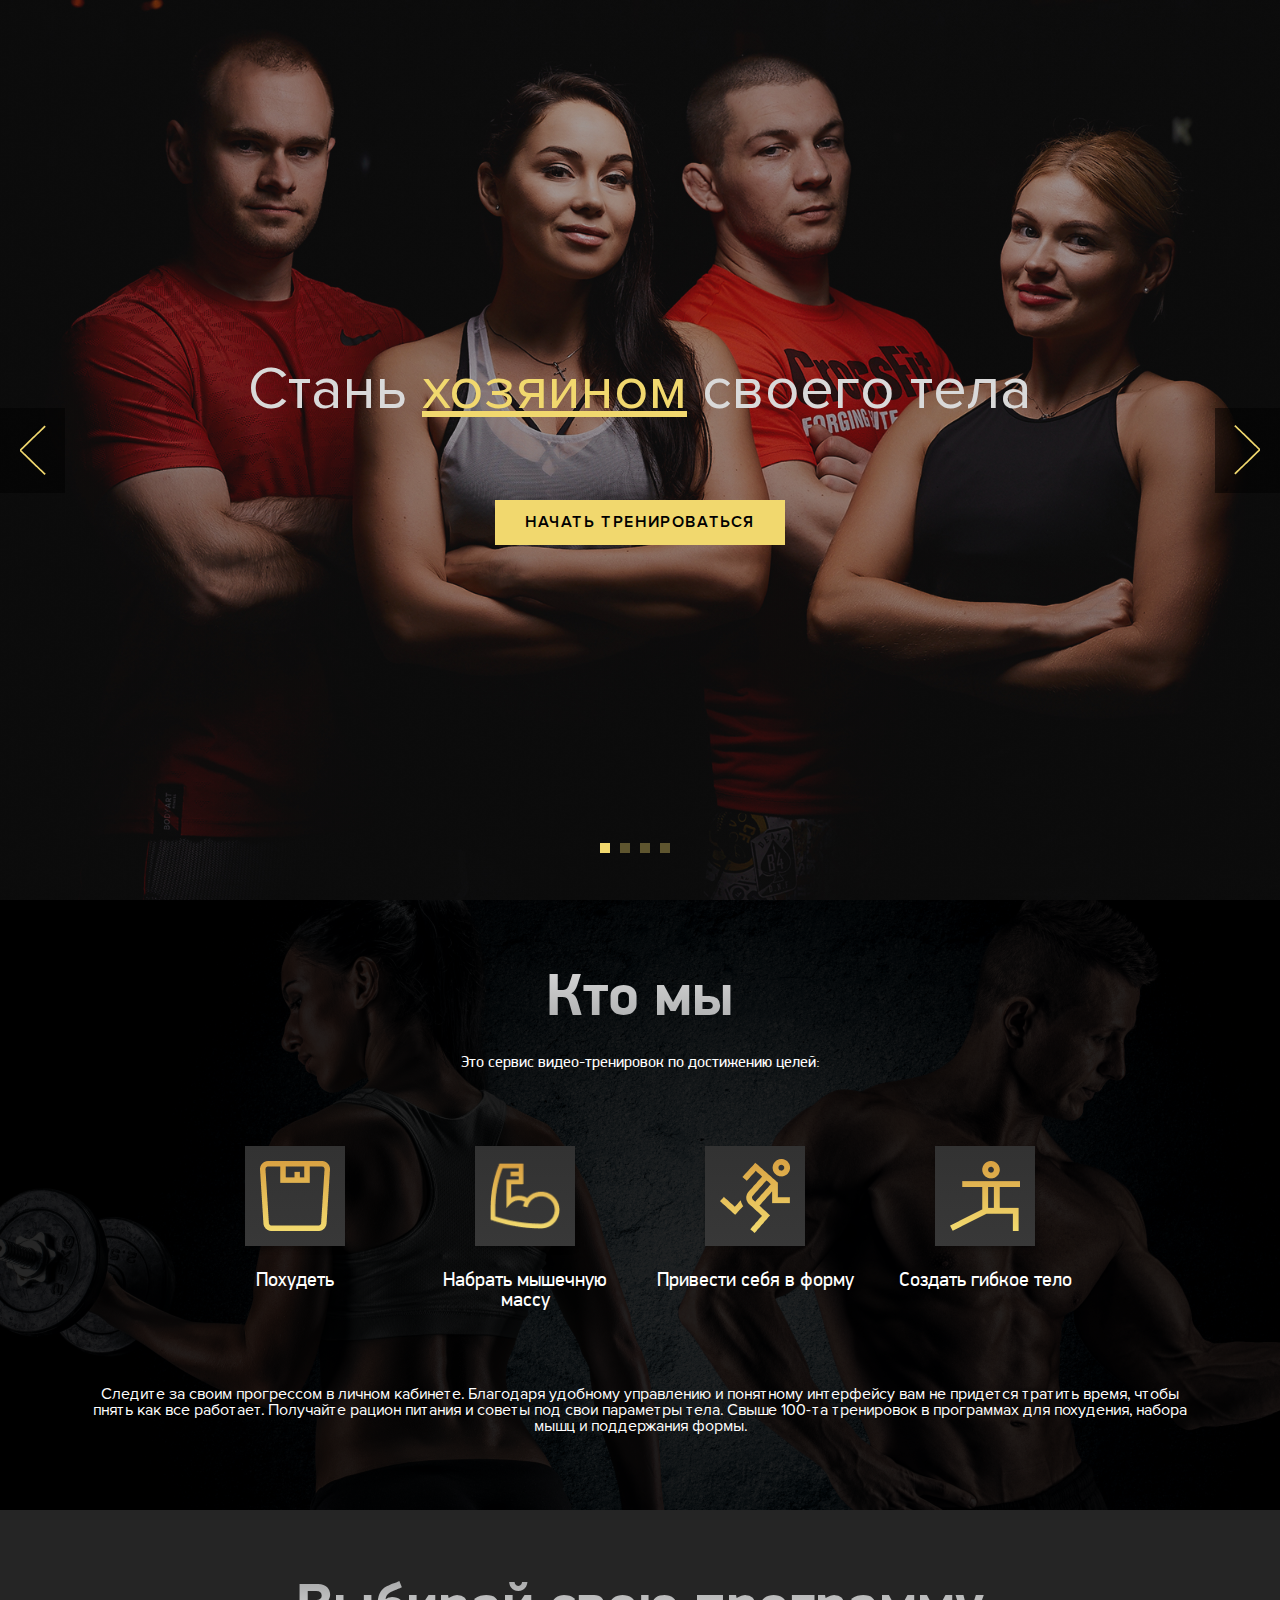
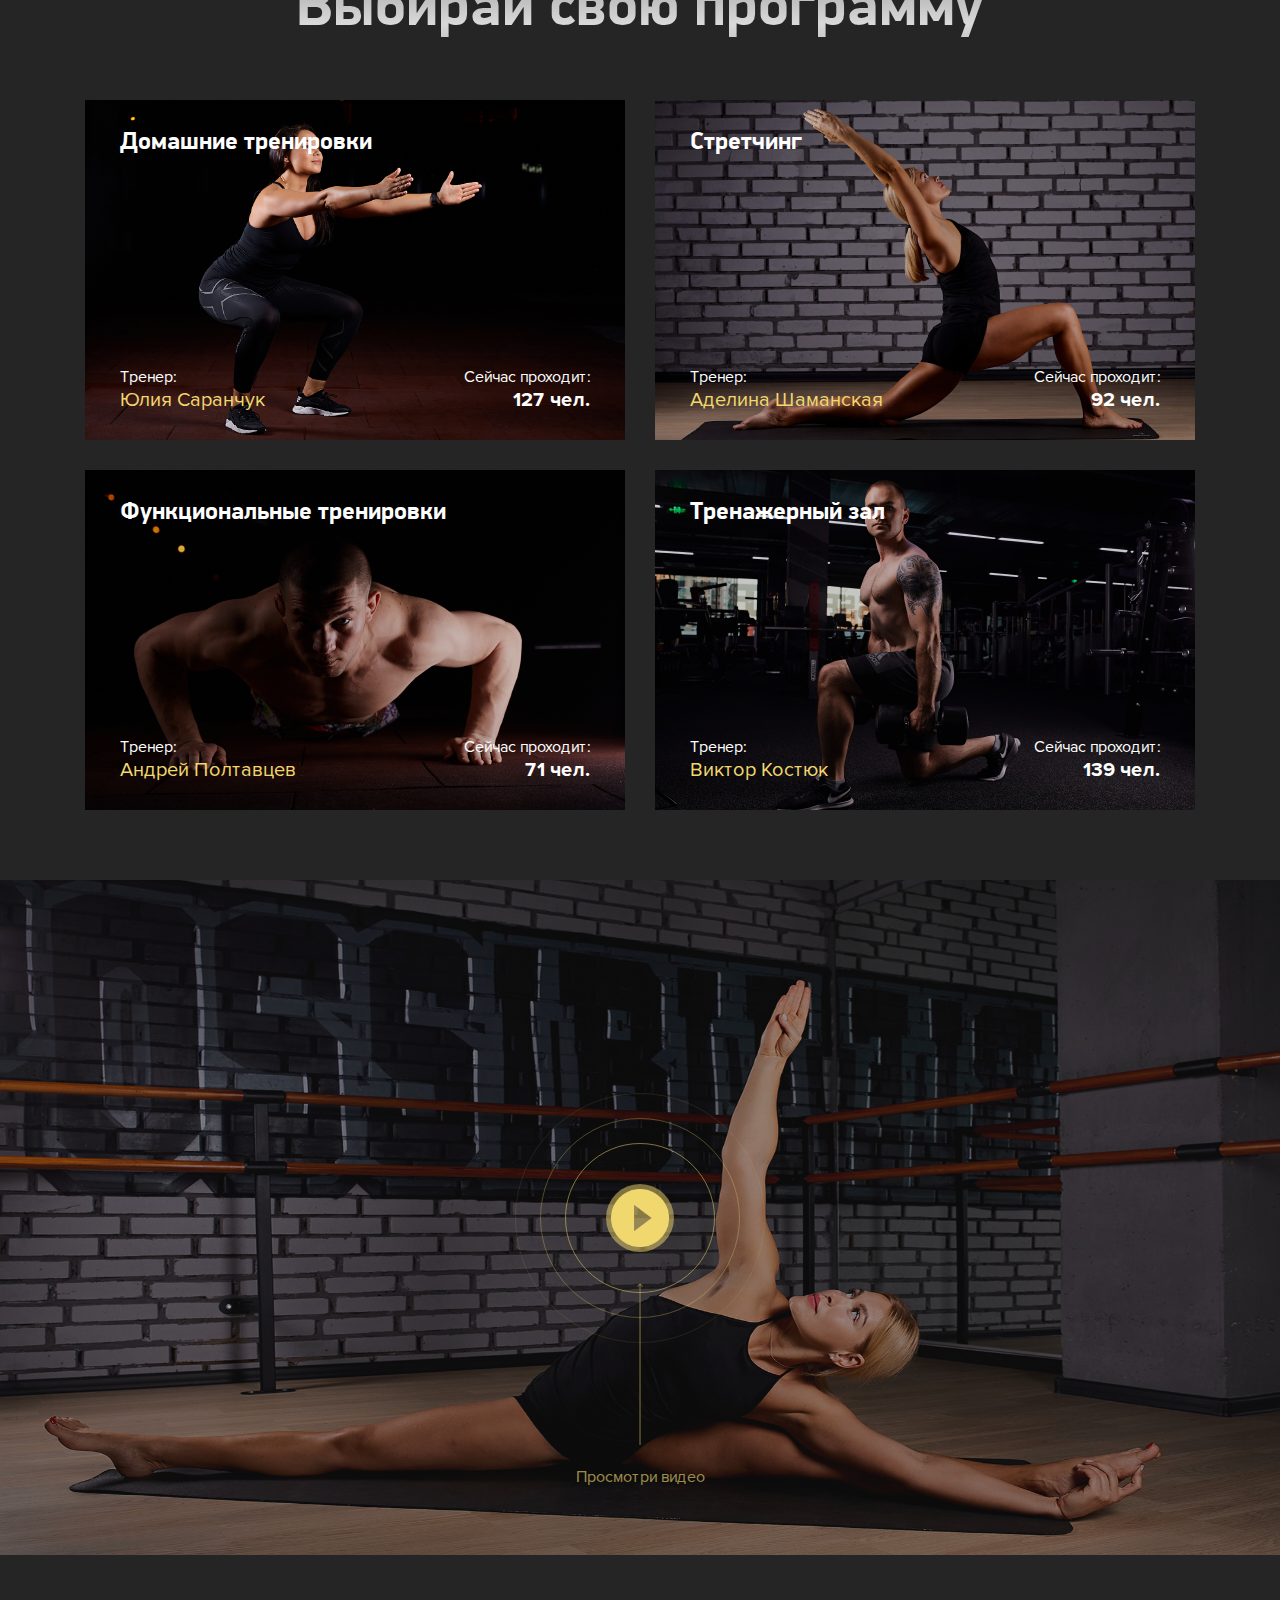
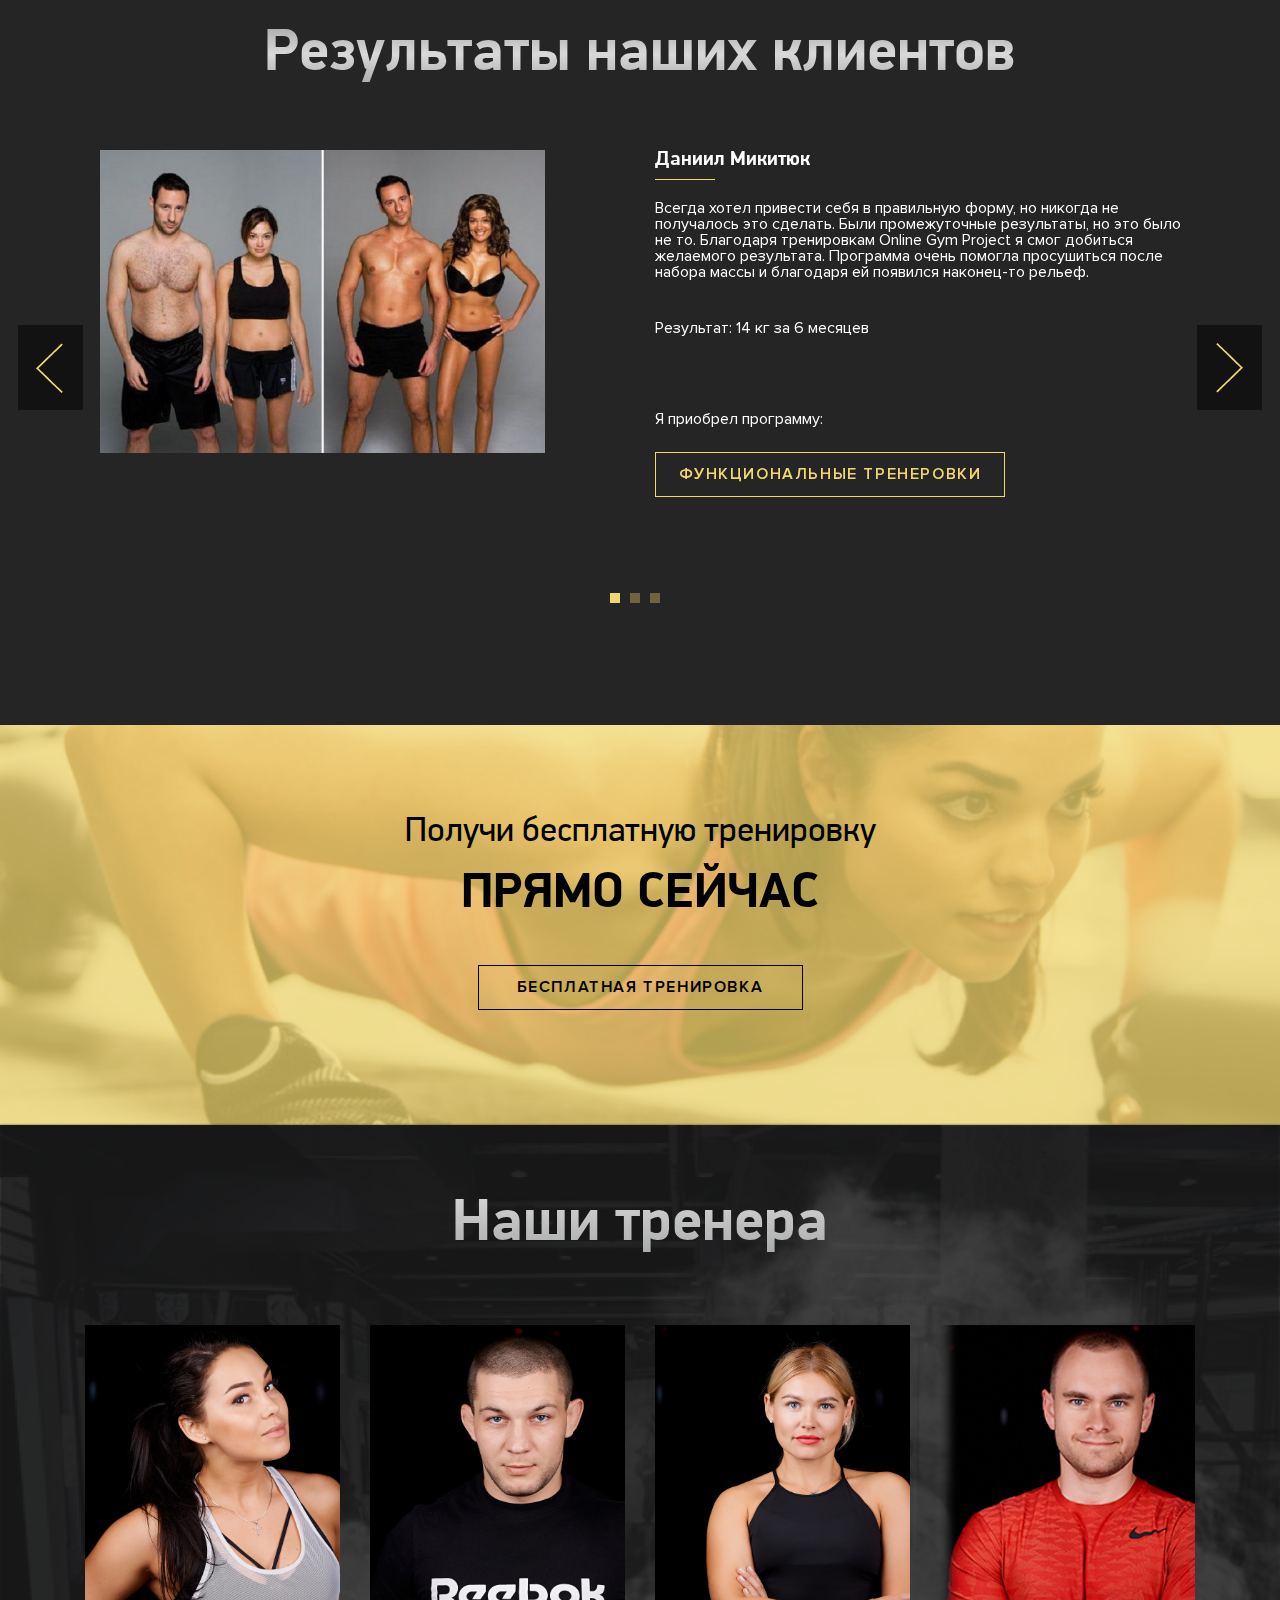
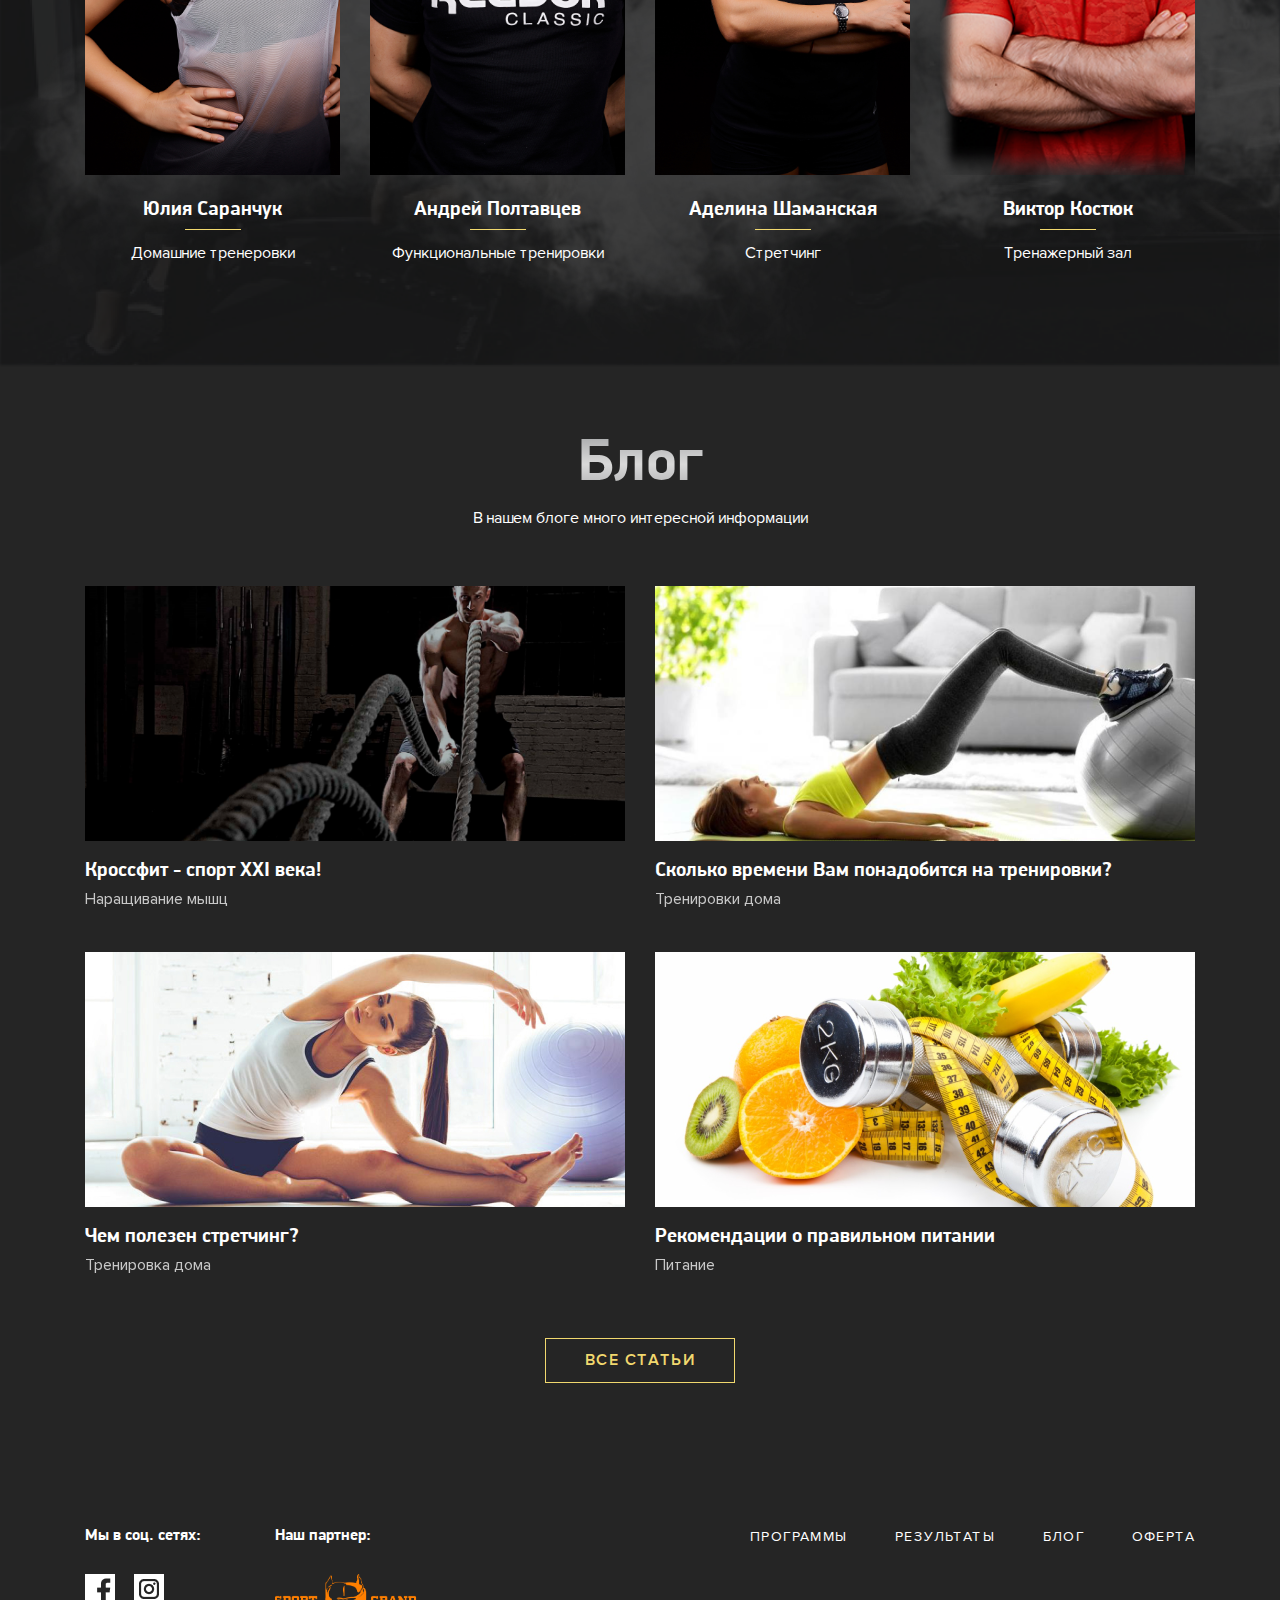
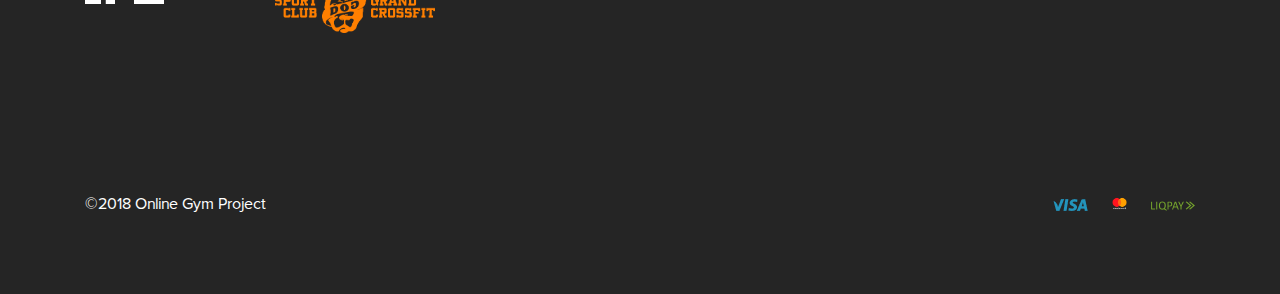
==== commit 78af6b6d: "main tablet, mobile" ====
--- a/index.html
+++ b/index.html
@@ -19,14 +19,14 @@
     <header class="nav_header nav_anime">
         <div class="container">
             <div class="row align-items-center">
-                <div class="col-lg-2 col-md-2 col-6">
+                <div class="col-lg-2 col-6">
                     <div class="nav_header_logo">
                         <a href="https://ktara.github.io/weblab2019/index.html">
                             <img src="assets/img/logo-f.png" alt="">
                         </a>
                     </div>
                 </div>
-                <div class="col-lg-4 offset-lg-2 col-md-2 col-3">
+                <div class="col-lg-4 offset-lg-2 d-none d-lg-block">
                     <div class="nav_header_menu_wrapper">
                         <ul class="nav nav_header_menu">
                             <li>
@@ -41,9 +41,14 @@
                         </ul>
                     </div>
                 </div>
-                <div class="col-lg-3 offset-lg-1">
+                <div class="col-lg-3 offset-lg-1 d-none d-lg-block">
                     <div class="nav_header_log_cabinet">
                         Личный кабинет
+                    </div>
+                </div>
+                <div class="col-md-2 offset-md-4 col-2 offset-4 d-lg-none ">
+                    <div class="nav_header_burger">
+
                     </div>
                 </div>
             </div>
@@ -54,7 +59,7 @@
     <section class="main">
         <div class="main_slider_wrapper">
             <div class="main_slide" style="background-image: url(assets/img/photo/command1.jpg);">
-                <h1 class="main_slide_header section_header">Стань <u>хозяином</u> своего тела</h1>
+                <h1 class="main_slide_header">Стань <u>хозяином</u> своего тела</h1>
                 <a href="#program" class="main_slide_btn">Начать тренироваться</a>
                 <div class="main_back">
 
@@ -105,7 +110,7 @@
                 Это сервис видео-тренировок по достижению целей:
             </div>
             <div class="row">
-                <div class="col-lg-10 offset-lg-1 col-md-12 offset-md-0">
+                <div class="col-lg-10 offset-lg-1 col-12 offset-0">
                     <div class="about_icon_block_wrapper">
                         <div class="about_icon_block">
                             <div class="about_icon_wrapper">
@@ -163,7 +168,7 @@
                 <div class="row">
                     <div class="col-lg-6 col-md-6 col-12">
                         <a href="https://ktara.github.io/weblab2019/home.html" class="program_wrapper">
-                            <img src="assets/img/new/img1.jpg" alt="">
+                            <img src="assets/img/photo/image88.jpg" alt="">
                             <div class="top_text_block">
                                 <div class="top_text">
                                     <p>Тренер: <b>Юлия Саранчук</b></p>
@@ -240,6 +245,17 @@
 
 
     <section class="main_video">
+        <div class="main_video_popup_video">
+            <div class="main_video_popup_video_wrapper">
+                <iframe width="100%" height="100%" src="https://www.youtube.com/embed/DELz4lRiVS8" frameborder="0" allow="accelerometer; autoplay; encrypted-media; gyroscope; picture-in-picture" allowfullscreen></iframe>
+                <div class="close_main_video">
+                    <img src="assets/img/new/close-yellow.png" alt="">
+                    <div class="close_main_video_text">
+                        ЗАКРЫТЬ
+                    </div>
+                </div>
+            </div>
+        </div>
         <div class="main_video_back"></div>
         <div class="main_video_wrapper">
             <div class="main_video_viewer">
@@ -247,6 +263,16 @@
             </div>
             <div class="play_block">
                 <img src="assets/img/new/yplay.png" alt="">
+            </div>
+            <div class="main_video_wrapper_circle"></div>
+            <div class="main_video_wrapper_circle_second"></div>
+            <div class="main_video_wrapper_circle_third"></div>
+            <div class="main_video_wrapper_circle_forth"></div>
+            <div class="main_video_text_block">
+                <img src="assets/img/new/arrow-long.png" alt="">
+                <div class="main_video_text">
+                    Просмотри видео
+                </div>
             </div>
         </div>
     </section>
@@ -257,13 +283,13 @@
             <h2 class="hit_foto_title section_header">Результаты наших клиентов</h2>
             <div class="hit_foto_slider_wrapper">
                 <div class="hit_foto_slide">
-                    <div class="row no-gutters">
-                        <div class="col-lg-5">
+                    <div class="row">
+                        <div class="col-lg-5 offset-lg-0 col-md-6 offset-md-0 col-8 offset-2">
                             <div class="hit_foto_slide_image">
                                 <img src="assets/img/photo/hit_foto.jpg" alt="">
                             </div>
                         </div>
-                        <div class="col-lg-6 offset-lg-1">
+                        <div class="col-lg-6 offset-lg-1 col-md-6 offset-0 col-12">
                             <div class="hit_foto_slide_text_block">
                                 <div class="hit_foto_slide_name">
                                     Даниил Микитюк
@@ -289,18 +315,16 @@
                             </div>
                         </div>
                     </div>
-                    <div class="hit_foto_next_block"></div>
-                    <div class="hit_foto_prev_block"></div>
                 </div>
 
                 <div class="hit_foto_slide">
-                    <div class="row no-gutters">
-                        <div class="col-lg-5">
+                    <div class="row">
+                        <div class="col-lg-5 offset-lg-0 col-md-6 offset-md-0 col-8 offset-2">
                             <div class="hit_foto_slide_image">
                                 <img src="assets/img/photo/hit_foto.jpg" alt="">
                             </div>
                         </div>
-                        <div class="col-lg-6 offset-lg-1">
+                        <div class="col-lg-6 offset-lg-1 col-md-6 offset-0 col-12">
                             <div class="hit_foto_slide_text_block">
                                 <div class="hit_foto_slide_name">
                                     Даниил Микитюк
@@ -326,18 +350,16 @@
                             </div>
                         </div>
                     </div>
-                    <div class="hit_foto_next_block"></div>
-                    <div class="hit_foto_prev_block"></div>
                 </div>
 
                 <div class="hit_foto_slide">
-                    <div class="row no-gutters">
-                        <div class="col-lg-5">
+                    <div class="row">
+                        <div class="col-lg-5 offset-lg-0 col-md-6 offset-md-0 col-8 offset-2">
                             <div class="hit_foto_slide_image">
                                 <img src="assets/img/photo/hit_foto.jpg" alt="">
                             </div>
                         </div>
-                        <div class="col-lg-6 offset-lg-1">
+                        <div class="col-lg-6 offset-lg-1 col-md-6 offset-0 col-12">
                             <div class="hit_foto_slide_text_block">
                                 <div class="hit_foto_slide_name">
                                     Даниил Микитюк
@@ -363,8 +385,6 @@
                             </div>
                         </div>
                     </div>
-                    <div class="hit_foto_next_block"></div>
-                    <div class="hit_foto_prev_block"></div>
                 </div>
             </div>
         </div>
@@ -388,7 +408,7 @@
                 Наши тренера
             </div>
             <div class="row">
-                <div class="col-lg-3">
+                <div class="col-lg-3 offset-lg-0 col-md-3 offset-md-0 col-8 offset-2">
                     <div class="main_trainer_block">
                         <div class="main_trainer_block_image">
                             <img src="assets/img/new/face1.jpg" alt="">
@@ -401,7 +421,7 @@
                         </div>
                     </div>
                 </div>
-                <div class="col-lg-3">
+                <div class="col-lg-3 offset-lg-0 col-md-3 offset-md-0 col-8 offset-2">
                     <div class="main_trainer_block">
                         <div class="main_trainer_block_image">
                             <img src="assets/img/new/face2.jpg" alt="">
@@ -414,7 +434,7 @@
                         </div>
                     </div>
                 </div>
-                <div class="col-lg-3">
+                <div class="col-lg-3 offset-lg-0 col-md-3 offset-md-0 col-8 offset-2">
                     <div class="main_trainer_block">
                         <div class="main_trainer_block_image">
                             <img src="assets/img/new/face3.jpg" alt="">
@@ -427,7 +447,7 @@
                         </div>
                     </div>
                 </div>
-                <div class="col-lg-3">
+                <div class="col-lg-3 offset-lg-0 col-md-3 offset-md-0 col-8 offset-2">
                     <div class="main_trainer_block">
                         <div class="main_trainer_block_image">
                             <img src="assets/img/new/face42.png" alt="">
@@ -454,7 +474,7 @@
                 В нашем блоге много интересной информации
             </div>
             <div class="row">
-                <div class="col-lg-6">
+                <div class="col-lg-6 col-md-6 col-12">
                     <div class="blog_block">
                         <div class="blog_block_image">
                             <img src="assets/img/new/img10.png" alt="">
@@ -467,7 +487,7 @@
                         </div>
                     </div>
                 </div>
-                <div class="col-lg-6">
+                <div class="col-lg-6 col-md-6 col-12">
                     <div class="blog_block">
                         <div class="blog_block_image">
                             <img src="assets/img/new/img11.png" alt="">
@@ -480,7 +500,7 @@
                         </div>
                     </div>
                 </div>
-                <div class="col-lg-6">
+                <div class="col-lg-6 col-md-6 col-12">
                     <div class="blog_block">
                         <div class="blog_block_image">
                             <img src="assets/img/new/img12.png" alt="">
@@ -493,7 +513,7 @@
                         </div>
                     </div>
                 </div>
-                <div class="col-lg-6">
+                <div class="col-lg-6 col-md-6 col-12">
                     <div class="blog_block">
                         <div class="blog_block_image">
                             <img src="assets/img/new/img13.png" alt="">
@@ -517,10 +537,10 @@
     <section class="popup_log_out">
         <div class="container">
             <div class="row no-gutters">
-                <div class="col-lg-10 offset-lg-1 col-md-12 offset-md-0">
+                <div class="col-lg-10 offset-lg-1 col-12 offset-0">
                     <div class="popup_log_out_wrapper">
                         <div class="row no-gutters">
-                            <div class="col-lg-5 col-md-5 d-none d-sm-block">
+                            <div class="col-lg-5 col-md-5 d-none d-lg-block d-md-block">
                                 <div class="popup_log_out_logo_block"
                                      style="background-image: url(assets/img/new/img16.png);">
                                     <div class="popup_log_out_logo_block_image">
@@ -547,14 +567,11 @@
                                     <h4 class="popup_log_out_registration_header">
                                         Регистрация
                                     </h4>
-                                    <h4 class="popup_log_out_registration_header_mob popup_header_first">
-                                    Вход /
-                                </h4>
-                                    <h4 class="popup_log_out_registration_header_mob popup_header_second">
-                                        Регистрация
-                                    </h4>
                                     <form action="" class="popup_log_out_registration_form">
-                                        <input class="popup_log_out_registration_form_input" type="email" placeholder="Email">
+                                        <input class="popup_log_out_registration_form_input" type="name" placeholder="Имя">
+                                        <input class="popup_log_out_registration_form_input" type="second-name" placeholder="Фамилия">
+                                        <input class="popup_log_out_registration_form_input" type="email" placeholder="Почта">
+                                        <input class="popup_log_out_registration_form_input" type="nick" placeholder="Логин">
                                         <input class="popup_log_out_registration_form_input" type="password" placeholder="Пароль">
                                         <label class="popup_log_out_registration_form_check">
                                             <input type="checkbox">
@@ -598,10 +615,10 @@
     <section class="popup_sign_in">
         <div class="container">
             <div class="row no-gutters">
-                <div class="col-lg-10 offset-lg-1 col-md-12 offset-md-0">
+                <div class="col-lg-10 offset-lg-1 col-12 offset-0">
                     <div class="popup_sign_in_wrapper popup_sign_in_animate">
                         <div class="row no-gutters">
-                            <div class="col-lg-5 col-md-5 d-none d-sm-block">
+                            <div class="col-lg-5 col-md-5 d-none d-lg-block d-md-block">
                                 <div class="popup_sign_in_logo_block"
                                      style="background-image: url(assets/img/new/img16.png);">
                                     <div class="popup_sign_in_logo_block_image">
@@ -628,12 +645,6 @@
                                     <h4 class="popup_sign_in_registration_header">
                                         Вход
                                     </h4>
-                                    <h4 class="popup_sign_in_registration_header_mob popup_header_first">
-                                        Вход /
-                                    </h4>
-                                    <h4 class="popup_sign_in_registration_header_mob popup_header_second">
-                                        Регистрация
-                                    </h4>
                                     <form action="" class="popup_sign_in_registration_form">
                                         <input class="popup_sign_in_registration_form_input" type="email" placeholder="Email">
                                         <input class="popup_sign_in_registration_form_input" type="password" placeholder="Пароль">
@@ -647,7 +658,7 @@
                                         <button type="submit" class="popup_sign_in_registration_btn">ВОЙТИ</button>
                                     </form>
                                     <div class="popup_sign_in_registration_come_in">
-                                        Зарегистрироваться через соц.сети:
+                                        Войти через соц.сети:
                                     </div>
                                     <div class="popup_sign_in_registration_img">
                                         <a href="">
@@ -677,88 +688,11 @@
     </section>
 
 
-    <section class="popup_sign_in_mob">
-        <div class="container">
-            <div class="row no-gutters">
-                <div class="col-lg-10 offset-lg-1 col-md-12 offset-md-0">
-                    <div class="popup_sign_in_mob_wrapper popup_sign_in_animate">
-                        <div class="row">
-                            <div class="col-12">
-                                <div class="popup_sign_in_mob_registration popup_sign_in_mob_first">
-                                    <h4 class="popup_sign_in_mob_registration_header_mob popup_header_first">
-                                        Вход /
-                                    </h4>
-                                    <h4 class="popup_sign_in_mob_registration_header_mob popup_header_second">
-                                        Регистрация
-                                    </h4>
-                                    <form action="" class="popup_sign_in_mob_registration_form">
-                                        <input type="email" placeholder="Почта">
-                                        <input type="password" placeholder="Пароль">
-                                        <div class="popup_sign_in_mob_registration_btn">Вход</div>
-                                    </form>
-                                    <div class="popup_sign_in_mob_registration_come_in">
-                                        Или войдите
-                                    </div>
-                                    <div class="popup_sign_in_mob_registration_img">
-                                        <a href="">
-                                            <img src="assets/img/icon/003-facebook.png" alt="">
-                                        </a>
-                                        <a href="">
-                                            <img src="assets/img/icon/google-plus.png" alt="">
-                                        </a>
-                                        <a href="">
-                                            <img src="assets/img/icon/001-twitter.png" alt="">
-                                        </a>
-                                    </div>
-                                    <a href="" class="popup_sign_in_mob_registration_text">Забыли пароль?</a>
-                                </div>
-                                <!--  </div>
-
-
-                                 <div class="col-12"> -->
-                                <div class="popup_sign_in_mob_registration popup_sign_in_mob_second">
-                                    <h4 class="popup_sign_in_mob_registration_header_mob popup_header_first">
-                                        Вход /
-                                    </h4>
-                                    <h4 class="popup_sign_in_mob_registration_header_mob popup_header_second">
-                                        Регистрация
-                                    </h4>
-                                    <form action="" class="popup_sign_in_mob_registration_form">
-                                        <input type="name" placeholder="Имя Фамилия">
-                                        <input type="email" placeholder="Почта">
-                                        <input type="password" placeholder="Пароль">
-                                        <input type="password" placeholder="Подтвердите пароль">
-                                        <div class="popup_sign_in_mob_registration_btn">Регистрация</div>
-                                    </form>
-                                    <div class="popup_sign_in_mob_registration_come_in">
-                                        Или войдите
-                                    </div>
-                                    <div class="popup_sign_in_mob_registration_img">
-                                        <a href="">
-                                            <img src="assets/img/icon/003-facebook.png" alt="">
-                                        </a>
-                                        <a href="">
-                                            <img src="assets/img/icon/google-plus.png" alt="">
-                                        </a>
-                                        <a href="">
-                                            <img src="assets/img/icon/001-twitter.png" alt="">
-                                        </a>
-                                    </div>
-                                </div>
-                            </div>
-                        </div>
-                    </div>
-                </div>
-            </div>
-        </div>
-    </section>
-
-
 
     <section class="popup_share">
         <div class="container">
             <div class="row no-gutters">
-                <div class="col-lg-8 offset-lg-2 col-md-12 offset-md-0">
+                <div class="col-lg-8 offset-lg-2 col-12 offset-0">
                     <div class="popup_share_wrapper popup_sign_in_animate">
                         <div class="popup_share_text">
                             Пожалуйста, выберите программу, в которой вы заинтересованы и мы предоставим вам возможность пройти бесплатную тренировку.
@@ -788,6 +722,27 @@
     </section>
 
 
+    <section class="popup_nav_menu">
+        <ul>
+            <li>
+                <a href="#program" class="nav_main_link">Программы</a>
+            </li>
+            <li>
+                <a href="#hit_foto" class="nav_main_link">Результаты</a>
+            </li>
+            <li>
+                <a href="#blog" class="nav_main_link">Блог</a>
+            </li>
+            <li>
+                <div class="popup_nav_menu_log_cabinet">
+                    Личный кабинет
+                </div>
+            </li>
+        </ul>
+    </section>
+
+
+
     <footer style="background-image: url(assets/img/new/bg_img.png)">
         <div class="container">
             <div class="row">
@@ -796,16 +751,18 @@
                         <div class="social_header">
                             Мы в соц. сетях:
                         </div>
-                        <a href="">
-                            <img src="assets/img/new/facebook.png" alt="">
-                        </a>
-                        <a href="">
-                            <img src="assets/img/new/twitter.png" alt="">
-                        </a>
-                    </div>
-                </div>
-
-                <div class="col-lg-2">
+                        <div class="social_links">
+                            <a href="">
+                                <img src="assets/img/new/facebook.png" alt="">
+                            </a>
+                            <a href="">
+                                <img src="assets/img/new/twitter.png" alt="">
+                            </a>
+                        </div>
+                    </div>
+                </div>
+
+                <div class="col-lg-2 col-md-3 col-12">
                     <div class="partner">
                         <div class="partner_header">
                             Наш партнер:
@@ -814,7 +771,7 @@
                     </div>
                 </div>
 
-                <div class="col-lg-5 offset-lg-3">
+                <div class="col-lg-5 offset-lg-3 col-md-3 offset-md-3 col-12">
                     <div class="link_menu_wrapper">
                         <ul class="link_menu">
                             <li>
@@ -834,14 +791,21 @@
                 </div>
             </div>
             <div class="row">
-                <div class="col-lg-6">
+                <div class="col-12 d-lg-none d-md-none">
+                    <div class="pay">
+                        <img src="assets/img/new/visa.png" alt="">
+                        <img src="assets/img/new/mastercard.png" alt="">
+                        <img src="assets/img/new/liqpay.png" alt="">
+                    </div>
+                </div>
+                <div class="col-lg-6 col-md-6 col-12">
                     <div class="copy">
                         <p>
                             &copy;2018 Online Gym Project
                         </p>
                     </div>
                 </div>
-                <div class="col-lg-6">
+                <div class="col-lg-6 col-md-6 d-none d-lg-block d-md-block">
                     <div class="pay">
                         <img src="assets/img/new/visa.png" alt="">
                         <img src="assets/img/new/mastercard.png" alt="">
--- a/assets/css/style.css
+++ b/assets/css/style.css
@@ -119,6 +119,17 @@
   background: -webkit-linear-gradient(#A9AAAB 0%, #D9D9D9 48.62%, #A9AAAB 100%);
   -webkit-background-clip: text;
   -webkit-text-fill-color: transparent;
+  font-size: 60px;
+}
+@media screen and (max-width: 768px) {
+  .main_wrapper .section_header {
+    font-size: 40px;
+  }
+}
+@media screen and (max-width: 576px) {
+  .main_wrapper .section_header {
+    font-size: 30px;
+  }
 }
 /* Header */
 .main_wrapper .dark_bg {
@@ -135,12 +146,17 @@
   line-height: 95px;
   top: 0;
   left: 0;
-  z-index: 100;
+  z-index: 200;
   -webkit-transition: background-color 0.6s;
   -moz-transition: background-color 0.6s;
   -ms-transition: background-color 0.6s;
   -o-transition: background-color 0.6s;
   transition: background-color 0.6s;
+}
+@media screen and (max-width: 768px) {
+  .nav_header {
+    background-color: #000000;
+  }
 }
 .nav_header .dark_bg {
   background-color: #000000;
@@ -274,6 +290,47 @@
   background: #F9D641;
   border: 1px solid #F9D641;
 }
+.nav_header_burger {
+  width: 100%;
+  height: 95px;
+  overflow: hidden;
+  position: relative;
+  padding-right: 0;
+  margin: 0;
+  cursor: pointer;
+}
+.nav_header_burger:after {
+  content: "";
+  display: block;
+  position: absolute;
+  width: 35px;
+  height: 22px;
+  top: 39px;
+  right: 0;
+  border-top: 3px solid #F1D86E;
+  border-bottom: 3px solid #F1D86E;
+  transition: all 0.6s;
+}
+.nav_header_burger:before {
+  content: "";
+  display: block;
+  position: absolute;
+  width: 35px;
+  height: 3px;
+  top: 48px;
+  right: 0;
+  background-color: #F1D86E;
+  transition: all 0.5s;
+}
+.nav_header_burger_close:after {
+  transform: rotate(45deg);
+  border-top: none;
+  right: -7px;
+  top: 32px;
+}
+.nav_header_burger_close:before {
+  transform: rotate(-45deg);
+}
 @keyframes show_header {
   100% {
     top: 0;
@@ -312,14 +369,19 @@
   background-color: transparent;
   animation: show_header 1s 0.5s forwards;
 }
-@media screen and (max-width: 576px) {
+@media screen and (max-width: 768px) {
   .animate_nav_header {
-    top: -86px;
+    top: 0;
   }
 }
 .nav_anime {
   top: -95px;
   animation: show_header 1s 0.5s forwards;
+}
+@media screen and (max-width: 768px) {
+  .nav_anime {
+    top: 0;
+  }
 }
 .animate_nav_header:before {
   content: '';
@@ -343,6 +405,7 @@
   position: relative;
   width: 100%;
   height: 100vh;
+  overflow: hidden;
 }
 .main_back {
   position: absolute;
@@ -376,6 +439,7 @@
   text-align: center;
   margin-top: 40vh;
   z-index: 15;
+  color: #D9D9D9;
 }
 @media screen and (max-width: 768px) {
   .main_slide_header {
@@ -384,7 +448,9 @@
 }
 @media screen and (max-width: 576px) {
   .main_slide_header {
-    font-size: 24px;
+    font-size: 30px;
+    width: 80%;
+    margin-left: 10%;
   }
 }
 .main_slide_header u {
@@ -453,6 +519,11 @@
   opacity: 0.5;
   z-index: 15;
 }
+@media screen and (max-width: 576px) {
+  .main_screen_next_block {
+    display: none;
+  }
+}
 .main_screen_prev_block {
   position: absolute;
   width: 65px;
@@ -462,6 +533,11 @@
   background-color: #000000;
   opacity: 0.5;
   z-index: 15;
+}
+@media screen and (max-width: 576px) {
+  .main_screen_prev_block {
+    display: none;
+  }
 }
 .main .slick-dots {
   position: absolute;
@@ -505,11 +581,24 @@
   background-repeat: no-repeat;
   background-size: cover;
   background-color: #000000;
+  overflow: hidden;
+}
+@media screen and (max-width: 750px) {
+  .about {
+    height: auto;
+    min-height: auto;
+    background-position: center;
+  }
 }
 .about_title {
   font-size: 60px;
   padding-top: 70px;
   text-align: center;
+}
+@media screen and (max-width: 768px) {
+  .about_title {
+    font-size: 40px;
+  }
 }
 .about_sub_title {
   font-size: 16px;
@@ -526,11 +615,24 @@
   justify-content: space-around;
   padding-top: 75px;
 }
+@media screen and (max-width: 750px) {
+  .about_icon_block_wrapper {
+    flex-direction: column;
+    justify-content: center;
+    align-items: center;
+  }
+}
 .about_icon_block {
   position: relative;
   display: flex;
   flex-direction: column;
   align-items: center;
+  width: 200px;
+}
+@media screen and (max-width: 750px) {
+  .about_icon_block {
+    margin-bottom: 50px;
+  }
 }
 .about_icon_block_text {
   font-size: 20px;
@@ -538,6 +640,7 @@
   font-weight: 400;
   color: #ffffff;
   padding-top: 25px;
+  text-align: center;
 }
 .about_icon_wrapper {
   position: relative;
@@ -558,12 +661,18 @@
   color: #ffffff;
   text-align: center;
 }
+@media screen and (max-width: 750px) {
+  .about_text {
+    padding-bottom: 35px;
+  }
+}
 /* PROGRAM */
 .program {
   position: relative;
   width: 100%;
   padding-top: 70px;
   z-index: 100;
+  overflow: hidden;
 }
 .program_header {
   font-size: 60px;
@@ -582,6 +691,9 @@
 @media screen and (max-width: 768px) {
   .program_wrapper {
     height: 30vh;
+    min-height: 240px;
+    display: flex;
+    justify-content: center;
   }
 }
 @media screen and (max-width: 576px) {
@@ -597,42 +709,28 @@
   height: 100%;
   top: 0;
   left: 0;
-  opacity: 1;
-  background: linear-gradient(0deg, rgba(0, 0, 0, 0.2), rgba(0, 0, 0, 0.2));
-  -webkit-transition: opacity 0.4s;
-  -moz-transition: opacity 0.4s;
-  -ms-transition: opacity 0.4s;
-  -o-transition: opacity 0.4s;
-  transition: opacity 0.4s;
-}
-.program_wrapper:before {
-  content: '';
-  position: absolute;
-  display: block;
-  width: 100%;
-  height: 100%;
-  top: 0;
-  left: 0;
-  opacity: 0;
+  background-color: inherit;
+  -webkit-transition: background-color 0.4s;
+  -moz-transition: background-color 0.4s;
+  -ms-transition: background-color 0.4s;
+  -o-transition: background-color 0.4s;
+  transition: background-color 0.4s;
+}
+.program_wrapper:hover:after {
   background: linear-gradient(0deg, rgba(241, 216, 110, 0.2), rgba(241, 216, 110, 0.2));
-  -webkit-transition: opacity 0.4s;
-  -moz-transition: opacity 0.4s;
-  -ms-transition: opacity 0.4s;
-  -o-transition: opacity 0.4s;
-  transition: opacity 0.4s;
-}
-.program_wrapper:hover:after {
-  opacity: 0;
-}
-.program_wrapper:hover:before {
-  opacity: 1;
 }
 .program_wrapper img {
-  width: 100%;
   position: absolute;
   bottom: 0;
   right: 0;
-  min-height: 100%;
+  min-width: 100%;
+  height: 100%;
+}
+@media screen and (max-width: 768px) {
+  .program_wrapper img {
+    position: inherit;
+    min-width: auto;
+  }
 }
 .program_wrapper .top_text_block {
   position: absolute;
@@ -692,6 +790,19 @@
   margin-top: 70px;
   background-repeat: no-repeat;
   background-size: cover;
+  overflow: hidden;
+}
+@media screen and (max-width: 768px) {
+  .main_video {
+    height: 40vh;
+    min-height: 445px;
+  }
+}
+@media screen and (max-width: 750px) {
+  .main_video {
+    height: 30vh;
+    min-height: 260px;
+  }
 }
 .main_video_back {
   position: absolute;
@@ -704,9 +815,16 @@
   z-index: 10;
   pointer-events: none;
 }
+.main_video_viewer {
+  display: flex;
+  align-content: center;
+  justify-content: center;
+  width: 100%;
+  height: 100%;
+}
 .main_video_viewer img {
-  position: absolute;
-  bottom: -10%;
+  width: 100%;
+  min-height: auto;
 }
 .main_video_wrapper {
   width: 100%;
@@ -714,24 +832,140 @@
   position: relative;
   overflow: hidden;
 }
+.main_video_wrapper .play_block {
+  position: absolute;
+  display: flex;
+  justify-content: center;
+  align-items: center;
+  width: 58px;
+  height: 58px;
+  top: calc(50% - 29px);
+  left: calc(50% - 29px);
+  cursor: pointer;
+}
+@media screen and (max-width: 750px) {
+  .main_video_wrapper .play_block {
+    width: 30px;
+    height: 30px;
+    top: calc(50% - 15px);
+    left: calc(50% - 15px);
+  }
+}
+.main_video_wrapper .play_block img {
+  position: relative;
+  z-index: 20;
+  width: 100%;
+}
+.main_video_wrapper_circle {
+  position: absolute;
+  display: block;
+  width: 68px;
+  height: 68px;
+  top: calc(50% - 34px);
+  left: calc(50% - 34px);
+  background-color: rgba(241, 216, 110, 0.5);
+  z-index: 10;
+  border-radius: 50%;
+  animation: radial-pulse 1.1s infinite;
+}
+@media screen and (max-width: 750px) {
+  .main_video_wrapper_circle {
+    width: 40px;
+    height: 40px;
+    top: calc(50% - 20px);
+    left: calc(50% - 20px);
+  }
+}
+.main_video_wrapper_circle_second {
+  position: absolute;
+  display: block;
+  width: 150px;
+  height: 150px;
+  top: calc(50% - 75px);
+  left: calc(50% - 75px);
+  border: 1px solid rgba(241, 216, 110, 0.5);
+  z-index: 10;
+  border-radius: 50%;
+}
+@media screen and (max-width: 750px) {
+  .main_video_wrapper_circle_second {
+    width: 110px;
+    height: 110px;
+    top: calc(50% - 55px);
+    left: calc(50% - 55px);
+  }
+}
+.main_video_wrapper_circle_third {
+  position: absolute;
+  display: block;
+  width: 200px;
+  height: 200px;
+  top: calc(50% - 100px);
+  left: calc(50% - 100px);
+  border: 1px solid rgba(241, 216, 110, 0.3);
+  z-index: 10;
+  border-radius: 50%;
+}
+@media screen and (max-width: 750px) {
+  .main_video_wrapper_circle_third {
+    width: 160px;
+    height: 160px;
+    top: calc(50% - 80px);
+    left: calc(50% - 80px);
+  }
+}
+.main_video_wrapper_circle_forth {
+  position: absolute;
+  display: block;
+  width: 250px;
+  height: 250px;
+  top: calc(50% - 125px);
+  left: calc(50% - 125px);
+  border: 1px solid rgba(241, 216, 110, 0.1);
+  z-index: 10;
+  border-radius: 50%;
+}
+@media screen and (max-width: 750px) {
+  .main_video_wrapper_circle_forth {
+    width: 210px;
+    height: 210px;
+    top: calc(50% - 105px);
+    left: calc(50% - 105px);
+  }
+}
+.main_video_text_block {
+  position: absolute;
+  display: flex;
+  flex-direction: column;
+  justify-content: space-between;
+  align-items: center;
+  width: 200px;
+  height: 30%;
+  bottom: 70px;
+  left: calc(50% - 100px);
+}
 @media screen and (max-width: 768px) {
-  .main_video_wrapper {
-    height: 50vh;
-  }
-}
-@media screen and (max-width: 576px) {
-  .main_video_wrapper {
-    height: 35vh;
-  }
-}
-.main_video_wrapper .play_block {
-  position: absolute;
-  display: block;
-  width: 62px;
-  height: 62px;
-  top: calc(50% - 31px);
-  left: calc(50% - 31px);
-  cursor: pointer;
+  .main_video_text_block {
+    height: 25%;
+  }
+}
+@media screen and (max-width: 750px) {
+  .main_video_text_block {
+    bottom: 20px;
+    height: 30%;
+  }
+}
+.main_video_text_block img {
+  height: 80%;
+}
+.main_video_text {
+  font-size: 16px;
+  color: #F1D86E;
+}
+@media screen and (max-width: 750px) {
+  .main_video_text {
+    font-size: 14px;
+  }
 }
 .main_video_popup_video {
   position: fixed;
@@ -740,12 +974,12 @@
   height: 0;
   top: 0;
   left: 0;
-  z-index: 100;
+  z-index: 200;
   overflow: hidden;
   opacity: 0;
 }
 .main_video_popup_video_active {
-  height: 100vh;
+  height: 110vh;
 }
 .main_video_popup_video:before {
   content: '';
@@ -755,16 +989,46 @@
   height: 100%;
   top: 0;
   left: 0;
-  background-color: rgba(45, 57, 71, 0.75);
+  background-color: #252525;
 }
 .main_video_popup_video_wrapper {
   position: relative;
-  width: 90%;
-  margin-left: 5%;
+  width: 80%;
+  margin-left: 10%;
   height: 70vh;
   margin-top: 15vh;
-  overflow: hidden;
   z-index: 1;
+}
+.main_video_popup_video_wrapper .close_main_video {
+  position: absolute;
+  display: block;
+  width: auto;
+  height: auto;
+  top: -40px;
+  right: 0;
+  cursor: pointer;
+}
+.main_video_popup_video_wrapper .close_main_video img {
+  display: inline-block;
+  width: 17px;
+  margin-right: 10px;
+}
+.main_video_popup_video_wrapper .close_main_video_text {
+  display: inline-block;
+  font-size: 14px;
+  letter-spacing: 0.1em;
+  text-transform: uppercase;
+  color: #F1D86E;
+  vertical-align: middle;
+  padding-bottom: 7px;
+}
+@keyframes radial-pulse {
+  0% {
+    box-shadow: 0 0 0 0px rgba(241, 216, 110, 0.2);
+  }
+  100% {
+    box-shadow: 0 0 0 40px rgba(241, 216, 110, 0);
+  }
 }
 /* HIT_FOTO */
 .hit_foto {
@@ -773,31 +1037,22 @@
   height: 70vh;
   min-height: 700px;
   margin-top: 70px;
-}
-@media screen and (max-width: 576px) {
+  overflow: hidden;
+}
+@media screen and (max-width: 750px) {
   .hit_foto {
-    min-height: 90px;
-    margin-top: 80px;
+    height: auto;
+    min-height: auto;
   }
 }
 .hit_foto_title {
   font-size: 60px;
   text-align: center;
 }
-@media screen and (max-width: 576px) {
-  .hit_foto_title {
-    font-size: 16px;
-  }
-}
 .hit_foto_slider_wrapper {
   position: relative;
   width: 100%;
   margin-top: 65px;
-}
-@media screen and (max-width: 576px) {
-  .hit_foto_slider_wrapper {
-    margin-top: 30px;
-  }
 }
 .hit_foto_slide {
   position: relative;
@@ -805,11 +1060,29 @@
   height: 50vh;
   min-height: 500px;
 }
+@media screen and (max-width: 750px) {
+  .hit_foto_slide {
+    height: auto;
+    min-height: auto;
+    padding-bottom: 100px;
+  }
+}
 .hit_foto_slide_image {
   width: 100%;
+  margin-left: 15px;
+}
+@media screen and (max-width: 750px) {
+  .hit_foto_slide_image {
+    margin-left: 0;
+  }
 }
 .hit_foto_slide_image img {
   width: 100%;
+}
+@media screen and (max-width: 750px) {
+  .hit_foto_slide_text_block {
+    text-align: center;
+  }
 }
 .hit_foto_slide_name {
   position: relative;
@@ -819,6 +1092,11 @@
   font-family: 'PFDinDisplayPro', sans-serif;
   font-weight: 600;
   color: #ffffff;
+}
+@media screen and (max-width: 750px) {
+  .hit_foto_slide_name {
+    margin-top: 25px;
+  }
 }
 .hit_foto_slide_name:after {
   content: '';
@@ -829,6 +1107,11 @@
   left: 0;
   bottom: -10px;
   background-color: #F1D86E;
+}
+@media screen and (max-width: 750px) {
+  .hit_foto_slide_name:after {
+    left: calc(50% - 30px);
+  }
 }
 .hit_foto_slide_text {
   color: #ffffff;
@@ -867,6 +1150,17 @@
   font-family: 'ProximaNova', sans-serif;
   font-weight: 500;
 }
+@media screen and (max-width: 768px) {
+  .hit_foto_slide_program_btn {
+    width: 300px;
+    font-size: 14px;
+  }
+}
+@media screen and (max-width: 750px) {
+  .hit_foto_slide_program_btn {
+    width: 100%;
+  }
+}
 .hit_foto_slide_program_btn:hover {
   color: #000000;
   background: #F1D86E;
@@ -874,26 +1168,80 @@
 .hit_foto .hit_foto_next_arrow {
   cursor: pointer;
   position: absolute;
+  width: 65px;
+  height: 85px;
+  top: calc(50% - 75px);
+  right: -6%;
+  z-index: 10;
+  background-color: rgba(0, 0, 0, 0.5);
+}
+@media screen and (max-width: 750px) {
+  .hit_foto .hit_foto_next_arrow {
+    width: 40px;
+    height: 50px;
+    top: 10%;
+    right: -3%;
+  }
+}
+.hit_foto .hit_foto_next_arrow:after {
+  content: url("../img/icon/yarrow.png");
+  position: absolute;
+  display: block;
   width: 26px;
   height: 50px;
-  top: calc(50% - 75px);
-  right: -5%;
-  background-image: url("../img/icon/yarrow.png");
-  z-index: 15;
+  top: 18px;
+  right: 20px;
+  z-index: 0;
+}
+@media screen and (max-width: 750px) {
+  .hit_foto .hit_foto_next_arrow:after {
+    width: 15px;
+    height: 30px;
+    top: 10px;
+    right: 10px;
+    content: url("../img/new/yarrow-small.png");
+  }
 }
 .hit_foto .hit_foto_prev_arrow {
   cursor: pointer;
   position: absolute;
+  width: 65px;
+  height: 85px;
+  top: calc(50% - 75px);
+  left: -6%;
+  z-index: 10;
+  background-color: rgba(0, 0, 0, 0.5);
+}
+@media screen and (max-width: 750px) {
+  .hit_foto .hit_foto_prev_arrow {
+    width: 40px;
+    height: 50px;
+    top: 10%;
+    left: -3%;
+  }
+}
+.hit_foto .hit_foto_prev_arrow:after {
+  content: url("../img/icon/yarrow.png");
+  position: absolute;
+  display: block;
   width: 26px;
   height: 50px;
-  top: calc(50% - 75px);
-  left: -5%;
-  background-image: url("../img/icon/yarrow.png");
+  top: 18px;
+  right: 20px;
+  z-index: 0;
   -webkit-transform: rotate(180deg);
   -ms-transform: rotate(180deg);
   -o-transform: rotate(180deg);
   transform: rotate(180deg);
-  z-index: 15;
+}
+@media screen and (max-width: 750px) {
+  .hit_foto .hit_foto_prev_arrow:after {
+    width: 15px;
+    height: 30px;
+    top: 10px;
+    left: 10px;
+    content: url("../img/new/yarrow-small.png");
+  }
 }
 .hit_foto .slick-dots {
   position: absolute;
@@ -935,6 +1283,13 @@
   min-height: 400px;
   background-repeat: no-repeat;
   background-size: cover;
+  background-position: center;
+}
+@media screen and (max-width: 750px) {
+  .main_ad {
+    height: 15vh;
+    min-height: 300px;
+  }
 }
 .main_ad_text {
   font-family: 'PFDinDisplayPro', sans-serif;
@@ -942,6 +1297,11 @@
   font-size: 35px;
   padding-top: 90px;
   text-align: center;
+}
+@media screen and (max-width: 750px) {
+  .main_ad_text {
+    font-size: 20px;
+  }
 }
 .main_ad_text b {
   display: block;
@@ -950,6 +1310,11 @@
   font-family: 'PFDinDisplayPro', sans-serif;
   font-weight: 600;
   margin-top: 20px;
+}
+@media screen and (max-width: 750px) {
+  .main_ad_text b {
+    font-size: 30px;
+  }
 }
 .main_ad_btn {
   display: block;
@@ -986,6 +1351,18 @@
   background-repeat: no-repeat;
   background-size: cover;
 }
+@media screen and (max-width: 768px) {
+  .main_trainer {
+    height: 50vh;
+    min-height: 660px;
+  }
+}
+@media screen and (max-width: 750px) {
+  .main_trainer {
+    height: auto;
+    min-height: auto;
+  }
+}
 .main_trainer_dark {
   position: absolute;
   display: block;
@@ -1016,9 +1393,27 @@
   height: 450px;
   overflow: hidden;
 }
+@media screen and (max-width: 768px) {
+  .main_trainer_block_image {
+    height: 265px;
+  }
+}
+@media screen and (max-width: 750px) {
+  .main_trainer_block_image {
+    display: flex;
+    width: 100%;
+    height: 280px;
+    justify-content: center;
+  }
+}
 .main_trainer_block_image img {
   min-width: 100%;
   height: 100%;
+}
+@media screen and (max-width: 750px) {
+  .main_trainer_block_image img {
+    min-width: auto;
+  }
 }
 .main_trainer_block_name {
   position: relative;
@@ -1049,11 +1444,17 @@
   color: #ffffff;
   text-align: center;
 }
+@media screen and (max-width: 750px) {
+  .main_trainer_block_program {
+    padding-bottom: 50px;
+  }
+}
 /* BLOG */
 .blog {
   position: relative;
   width: 100%;
   margin-top: 70px;
+  margin-bottom: 70px;
 }
 .blog_title {
   font-size: 60px;
@@ -1077,14 +1478,21 @@
   position: relative;
   margin-top: 45px;
   width: 100%;
+  overflow: hidden;
 }
 .blog_block_image {
-  display: block;
+  display: flex;
+  justify-content: center;
+  align-items: center;
   width: auto;
   height: 255px;
 }
+@media screen and (max-width: 768px) {
+  .blog_block_image {
+    height: 190px;
+  }
+}
 .blog_block_image img {
-  min-width: 100%;
   height: 100%;
 }
 .blog_block_title {
@@ -1143,6 +1551,11 @@
   width: 100%;
   padding-top: 75px;
 }
+@media screen and (max-width: 750px) {
+  footer .social {
+    padding-top: 40px;
+  }
+}
 footer .social_header {
   display: block;
   font-size: 16px;
@@ -1151,6 +1564,19 @@
   color: #ffffff;
   margin-bottom: 30px;
 }
+@media screen and (max-width: 750px) {
+  footer .social_header {
+    width: 100%;
+    text-align: center;
+  }
+}
+@media screen and (max-width: 750px) {
+  footer .social_links {
+    display: flex;
+    justify-content: center;
+    width: 100%;
+  }
+}
 footer .social a {
   text-decoration: none;
   display: inline-block;
@@ -1167,6 +1593,14 @@
   width: 100%;
   padding-top: 75px;
 }
+@media screen and (max-width: 750px) {
+  footer .partner {
+    padding-top: 50px;
+    display: flex;
+    flex-direction: column;
+    align-items: center;
+  }
+}
 footer .partner_header {
   display: block;
   font-size: 16px;
@@ -1177,6 +1611,11 @@
 }
 footer .partner img {
   width: 100%;
+}
+@media screen and (max-width: 750px) {
+  footer .partner img {
+    width: 60%;
+  }
 }
 footer .link_menu_wrapper {
   position: relative;
@@ -1186,6 +1625,26 @@
   justify-content: space-between;
   padding-top: 75px;
 }
+@media screen and (max-width: 768px) {
+  footer .link_menu_wrapper .link_menu {
+    -webkit-flex-direction: column;
+    -moz-flex-direction: column;
+    -ms-flex-direction: column;
+    -o-flex-direction: column;
+    flex-direction: column;
+    -ms-align-items: center;
+  }
+}
+@media screen and (max-width: 750px) {
+  footer .link_menu_wrapper .link_menu {
+    align-items: center;
+  }
+}
+@media screen and (max-width: 768px) {
+  footer .link_menu_wrapper .link_menu li {
+    margin-bottom: 30px;
+  }
+}
 footer .link_menu_wrapper .link_menu a {
   text-decoration: none;
   color: #ffffff;
@@ -1196,6 +1655,13 @@
 footer .copy {
   margin-top: 160px;
 }
+@media screen and (max-width: 750px) {
+  footer .copy {
+    display: block;
+    text-align: center;
+    margin-top: 30px;
+  }
+}
 footer .copy p {
   font-size: 16px;
   font-family: 'ProximaNova', sans-serif;
@@ -1206,7 +1672,17 @@
   margin-top: 160px;
   float: right;
 }
+@media screen and (max-width: 750px) {
+  footer .pay {
+    display: block;
+    width: 100%;
+    text-align: center;
+    float: none;
+    margin-top: 70px;
+  }
+}
 footer .pay img {
+  display: inline-block;
   max-width: 45px;
   max-height: 15px;
   margin-left: 20px;
@@ -2007,7 +2483,7 @@
   height: 0;
   top: 0;
   left: 0;
-  z-index: 100;
+  z-index: 250;
   overflow: hidden;
   opacity: 0;
 }
@@ -2030,6 +2506,12 @@
   height: auto;
   margin-top: 80px;
   z-index: 1;
+}
+@media screen and (max-width: 750px) {
+  .popup_log_out_wrapper {
+    height: 100vh;
+    margin-top: 15px;
+  }
 }
 .popup_log_out_wrapper .close_log_out {
   position: absolute;
@@ -2040,10 +2522,22 @@
   right: 0;
   cursor: pointer;
 }
+@media screen and (max-width: 750px) {
+  .popup_log_out_wrapper .close_log_out {
+    top: 15px;
+    right: 15px;
+    z-index: 200;
+  }
+}
 .popup_log_out_wrapper .close_log_out img {
   display: inline-block;
   width: 17px;
   margin-right: 10px;
+}
+@media screen and (max-width: 750px) {
+  .popup_log_out_wrapper .close_log_out img {
+    margin-right: 0;
+  }
 }
 .popup_log_out_wrapper .close_log_out_text {
   display: inline-block;
@@ -2054,6 +2548,11 @@
   vertical-align: middle;
   padding-bottom: 7px;
 }
+@media screen and (max-width: 750px) {
+  .popup_log_out_wrapper .close_log_out_text {
+    display: none;
+  }
+}
 .popup_log_out_logo_block {
   position: relative;
   width: 100%;
@@ -2115,11 +2614,10 @@
   background-color: #1C1C1C;
   z-index: 1;
 }
-@media screen and (max-width: 576px) {
+@media screen and (max-width: 750px) {
   .popup_log_out_registration {
-    height: auto;
+    height: calc(100vh - 30px);
     min-height: auto;
-    padding-bottom: 30px;
   }
 }
 .popup_log_out_registration_header {
@@ -2130,45 +2628,25 @@
   font-weight: 600;
   padding-top: 45px;
 }
-@media screen and (max-width: 576px) {
+@media screen and (max-width: 750px) {
   .popup_log_out_registration_header {
-    display: none;
-  }
-}
-.popup_log_out_registration_header_mob {
-  display: none;
-}
-@media screen and (max-width: 576px) {
-  .popup_log_out_registration_header_mob {
-    display: inline-block;
-    font-size: 24px;
-    color: #ec835b;
-    padding-top: 45px;
-    margin-left: 30px;
-    opacity: 0.5;
-    cursor: pointer;
-  }
-  .popup_log_out_registration_header_mob:nth-child(3) {
-    margin-left: 5px;
-  }
-}
-@media screen and (max-width: 576px) {
-  .popup_log_out_registration .popup_header_active {
-    opacity: 1;
-    font-size: 30px;
+    font-size: 20px;
+    padding-top: 15px;
   }
 }
 .popup_log_out_registration_form {
   position: relative;
   width: 60%;
-  margin-top: 100px;
+  margin-top: 40px;
   margin-left: 20%;
   font-family: 'ProximaNova', sans-serif;
   font-weight: 400;
 }
-@media screen and (max-width: 576px) {
+@media screen and (max-width: 750px) {
   .popup_log_out_registration_form {
-    margin-top: 50px;
+    margin-top: 40px;
+    width: 80%;
+    margin-left: 10%;
   }
 }
 .popup_log_out_registration_form_check {
@@ -2207,6 +2685,331 @@
   color: #F1D86E;
 }
 .popup_log_out_registration_form_input {
+  width: 100%;
+  margin-bottom: 20px;
+  padding-bottom: 10px;
+  font-size: 16px;
+  color: #888888;
+  outline: none;
+  border: none;
+  background-color: inherit;
+  border-bottom: 1px solid #ffffff;
+  font-family: 'ProximaNova', sans-serif;
+  font-weight: 400;
+}
+.popup_log_out_registration_form input::-moz-placeholder {
+  font-family: 'ProximaNova', sans-serif;
+  font-weight: 400;
+  color: #888888;
+}
+.popup_log_out_registration_form input::-webkit-input-placeholder {
+  font-family: 'ProximaNova', sans-serif;
+  font-weight: 400;
+  color: #888888;
+}
+.popup_log_out_registration_form input:-ms-input-placeholder {
+  font-family: 'ProximaNova', sans-serif;
+  font-weight: 400;
+  color: #888888;
+}
+.popup_log_out_registration_form input::-ms-input-placeholder {
+  font-family: 'ProximaNova', sans-serif;
+  font-weight: 400;
+  color: #888888;
+}
+.popup_log_out_registration_form input::placeholder {
+  font-family: 'ProximaNova', sans-serif;
+  font-weight: 400;
+  color: #888888;
+}
+.popup_log_out_registration_form input:focus {
+  font-family: 'ProximaNova', sans-serif;
+  font-weight: 400;
+  color: #F1D86E;
+  outline: none;
+  padding-bottom: 10px;
+  border-bottom: 1px solid #F1D86E;
+}
+.popup_log_out_registration_btn {
+  display: block;
+  width: 100%;
+  height: 45px;
+  line-height: 43px;
+  margin-top: 20px;
+  color: #000000;
+  border: 1px solid #F1D86E;
+  background-color: #F1D86E;
+  text-align: center;
+  cursor: pointer;
+  -webkit-transition: all 0.6s;
+  -o-transition: all 0.6s;
+  transition: all 0.6s;
+  font-family: 'PFDinDisplayPro', sans-serif;
+  font-weight: 600;
+  font-size: 16px;
+  letter-spacing: 0.1em;
+}
+@media screen and (max-width: 750px) {
+  .popup_log_out_registration_btn {
+    margin-top: 10px;
+    height: 40px;
+    line-height: 38px;
+  }
+}
+.popup_log_out_registration_btn:hover {
+  border: 1px solid #F9D641;
+  background-color: #F9D641;
+}
+.popup_log_out_registration_come_in {
+  display: block;
+  text-align: center;
+  width: auto;
+  color: #ffffff;
+  font-size: 16px;
+  margin-top: 40px;
+}
+.popup_log_out_registration_img {
+  display: block;
+  text-align: center;
+  margin-top: 20px;
+}
+.popup_log_out_registration_img a {
+  display: inline-block;
+  width: 30px;
+  height: 30px;
+  vertical-align: middle;
+  text-decoration: none;
+  margin-left: 10px;
+}
+.popup_log_out_registration_img a img {
+  display: inline-block;
+  width: 30px;
+  height: 30px;
+}
+.popup_log_out_registration .back_to_sign_in {
+  position: absolute;
+  display: block;
+  width: 100%;
+  height: auto;
+  left: 0;
+  bottom: 35px;
+  font-size: 14px;
+  color: #ffffff;
+  text-transform: uppercase;
+  letter-spacing: 0.1em;
+  text-align: center;
+  cursor: pointer;
+}
+@media screen and (max-width: 750px) {
+  .popup_log_out_registration .back_to_sign_in {
+    bottom: 25px;
+  }
+}
+.popup_sign_in {
+  position: fixed;
+  display: block;
+  width: 100%;
+  height: 0;
+  top: 0;
+  left: 0;
+  z-index: 250;
+  overflow: hidden;
+  opacity: 0;
+}
+.popup_sign_in_active {
+  height: 100vh;
+}
+.popup_sign_in:before {
+  content: '';
+  position: absolute;
+  display: block;
+  width: 100%;
+  height: 100%;
+  top: 0;
+  left: 0;
+  background-color: #252525;
+}
+.popup_sign_in_wrapper {
+  position: relative;
+  width: 100%;
+  height: auto;
+  margin-top: 80px;
+  z-index: 1;
+}
+@media screen and (max-width: 750px) {
+  .popup_sign_in_wrapper {
+    height: 100vh;
+    margin-top: 15px;
+  }
+}
+.popup_sign_in_wrapper .close_sign_in {
+  position: absolute;
+  display: block;
+  width: auto;
+  height: auto;
+  top: -40px;
+  right: 0;
+  cursor: pointer;
+}
+@media screen and (max-width: 750px) {
+  .popup_sign_in_wrapper .close_sign_in {
+    top: 15px;
+    right: 15px;
+    z-index: 200;
+  }
+}
+.popup_sign_in_wrapper .close_sign_in img {
+  display: inline-block;
+  width: 17px;
+  margin-right: 10px;
+}
+@media screen and (max-width: 750px) {
+  .popup_sign_in_wrapper .close_sign_in img {
+    margin-right: 0;
+  }
+}
+.popup_sign_in_wrapper .close_sign_in_text {
+  display: inline-block;
+  font-size: 14px;
+  letter-spacing: 0.1em;
+  text-transform: uppercase;
+  color: #F1D86E;
+  vertical-align: middle;
+  padding-bottom: 7px;
+}
+@media screen and (max-width: 750px) {
+  .popup_sign_in_wrapper .close_sign_in_text {
+    display: none;
+  }
+}
+.popup_sign_in_logo_block {
+  position: relative;
+  width: 100%;
+  height: 60vh;
+  min-height: 660px;
+  z-index: 1;
+  background-repeat: no-repeat;
+  background-size: cover;
+  padding-top: 80px;
+}
+.popup_sign_in_logo_block:before {
+  content: '';
+  position: absolute;
+  display: block;
+  width: 100%;
+  height: 100%;
+  top: 0;
+  left: 0;
+  background-color: #F1D86E;
+  opacity: 0.74;
+}
+.popup_sign_in_logo_block_image {
+  position: relative;
+  display: flex;
+  justify-content: center;
+  height: 125px;
+}
+.popup_sign_in_logo_block_image img {
+  height: 100%;
+}
+.popup_sign_in_logo_block_sub_title {
+  position: relative;
+  text-align: center;
+  color: #000000;
+  cursor: default;
+  margin-top: 20px;
+  font-size: 16px;
+  font-family: 'PFDinDisplayPro', sans-serif;
+  font-weight: 600;
+}
+.popup_sign_in_logo_block_list {
+  position: relative;
+  margin-top: 100px;
+  color: #000000;
+  list-style: square;
+}
+.popup_sign_in_logo_block_list li {
+  position: relative;
+  margin-left: 45px;
+  margin-bottom: 30px;
+  text-indent: 10px;
+  cursor: default;
+}
+.popup_sign_in_registration {
+  position: relative;
+  width: 100%;
+  height: 60vh;
+  min-height: 660px;
+  background-color: #1C1C1C;
+  z-index: 1;
+}
+@media screen and (max-width: 750px) {
+  .popup_sign_in_registration {
+    height: calc(100vh - 30px);
+    min-height: auto;
+  }
+}
+.popup_sign_in_registration_header {
+  font-size: 30px;
+  color: #ffffff;
+  text-align: center;
+  font-family: 'PFDinDisplayPro', sans-serif;
+  font-weight: 600;
+  padding-top: 45px;
+}
+@media screen and (max-width: 750px) {
+  .popup_sign_in_registration_header {
+    font-size: 20px;
+    padding-top: 15px;
+  }
+}
+.popup_sign_in_registration_form {
+  position: relative;
+  width: 60%;
+  margin-top: 100px;
+  margin-left: 20%;
+  font-family: 'ProximaNova', sans-serif;
+  font-weight: 400;
+}
+@media screen and (max-width: 750px) {
+  .popup_sign_in_registration_form {
+    margin-top: 80px;
+    width: 80%;
+    margin-left: 10%;
+  }
+}
+.popup_sign_in_registration_form_check {
+  display: inline-block;
+}
+.popup_sign_in_registration_form_check input {
+  display: none;
+}
+.popup_sign_in_registration_form_check input:checked + .popup_sign_in_registration_form_square:before {
+  content: '';
+  position: absolute;
+  display: inline-block;
+  width: 8px;
+  height: 8px;
+  top: 4px;
+  left: 4px;
+  background-color: #F1D86E;
+}
+.popup_sign_in_registration_form_square {
+  position: relative;
+  display: inline-block;
+  width: 18px;
+  height: 18px;
+  border: 1px solid #ffffff;
+  margin-right: 10px;
+}
+.popup_sign_in_registration_form_text {
+  display: inline-block;
+  font-size: 14px;
+  color: #ffffff;
+  vertical-align: middle;
+  padding-bottom: 8px;
+}
+.popup_sign_in_registration_form_input {
   width: 100%;
   margin-bottom: 30px;
   padding-bottom: 10px;
@@ -2219,32 +3022,32 @@
   font-family: 'ProximaNova', sans-serif;
   font-weight: 400;
 }
-.popup_log_out_registration_form input::-moz-placeholder {
+.popup_sign_in_registration_form input::-moz-placeholder {
   font-family: 'ProximaNova', sans-serif;
   font-weight: 400;
   color: #888888;
 }
-.popup_log_out_registration_form input::-webkit-input-placeholder {
+.popup_sign_in_registration_form input::-webkit-input-placeholder {
   font-family: 'ProximaNova', sans-serif;
   font-weight: 400;
   color: #888888;
 }
-.popup_log_out_registration_form input:-ms-input-placeholder {
+.popup_sign_in_registration_form input:-ms-input-placeholder {
   font-family: 'ProximaNova', sans-serif;
   font-weight: 400;
   color: #888888;
 }
-.popup_log_out_registration_form input::-ms-input-placeholder {
+.popup_sign_in_registration_form input::-ms-input-placeholder {
   font-family: 'ProximaNova', sans-serif;
   font-weight: 400;
   color: #888888;
 }
-.popup_log_out_registration_form input::placeholder {
+.popup_sign_in_registration_form input::placeholder {
   font-family: 'ProximaNova', sans-serif;
   font-weight: 400;
   color: #888888;
 }
-.popup_log_out_registration_form input:focus {
+.popup_sign_in_registration_form input:focus {
   font-family: 'ProximaNova', sans-serif;
   font-weight: 400;
   color: #F1D86E;
@@ -2252,7 +3055,7 @@
   padding-bottom: 10px;
   border-bottom: 1px solid #F1D86E;
 }
-.popup_log_out_registration_btn {
+.popup_sign_in_registration_btn {
   display: block;
   width: 100%;
   height: 45px;
@@ -2271,22 +3074,18 @@
   font-size: 16px;
   letter-spacing: 0.1em;
 }
-@media screen and (max-width: 768px) {
-  .popup_log_out_registration_btn {
-    display: block;
-    float: none;
-  }
-}
-@media screen and (max-width: 576px) {
-  .popup_log_out_registration_btn {
+@media screen and (max-width: 750px) {
+  .popup_sign_in_registration_btn {
     margin-top: 10px;
-  }
-}
-.popup_log_out_registration_btn:hover {
+    height: 40px;
+    line-height: 38px;
+  }
+}
+.popup_sign_in_registration_btn:hover {
   border: 1px solid #F9D641;
   background-color: #F9D641;
 }
-.popup_log_out_registration_come_in {
+.popup_sign_in_registration_come_in {
   display: block;
   text-align: center;
   width: auto;
@@ -2294,12 +3093,12 @@
   font-size: 16px;
   margin-top: 40px;
 }
-.popup_log_out_registration_img {
+.popup_sign_in_registration_img {
   display: block;
   text-align: center;
   margin-top: 20px;
 }
-.popup_log_out_registration_img a {
+.popup_sign_in_registration_img a {
   display: inline-block;
   width: 30px;
   height: 30px;
@@ -2307,17 +3106,17 @@
   text-decoration: none;
   margin-left: 10px;
 }
-.popup_log_out_registration_img a img {
+.popup_sign_in_registration_img a img {
   display: inline-block;
   width: 30px;
   height: 30px;
 }
-.popup_log_out_registration .back_to_sign_in {
-  position: absolute;
-  display: block;
-  width: 100%;
+.popup_sign_in_registration .back_to_log_out {
+  position: absolute;
+  display: inline-block;
+  width: auto;
   height: auto;
-  left: 0;
+  right: 40px;
   bottom: 35px;
   font-size: 14px;
   color: #ffffff;
@@ -2326,21 +3125,48 @@
   text-align: center;
   cursor: pointer;
 }
-.popup_sign_in {
+@media screen and (max-width: 750px) {
+  .popup_sign_in_registration .back_to_log_out {
+    right: 15px;
+    bottom: 25px;
+  }
+}
+.popup_sign_in_registration_text {
+  position: absolute;
+  display: inline-block;
+  width: auto;
+  height: auto;
+  left: 40px;
+  bottom: 35px;
+  font-size: 14px;
+  color: #ffffff;
+  text-transform: uppercase;
+  letter-spacing: 0.1em;
+  text-align: center;
+  cursor: pointer;
+  text-decoration: none;
+}
+@media screen and (max-width: 750px) {
+  .popup_sign_in_registration_text {
+    left: 15px;
+    bottom: 25px;
+  }
+}
+.popup_share {
   position: fixed;
   display: block;
   width: 100%;
   height: 0;
   top: 0;
   left: 0;
-  z-index: 100;
+  z-index: 200;
   overflow: hidden;
   opacity: 0;
 }
-.popup_sign_in_active {
+.popup_share_active {
   height: 100vh;
 }
-.popup_sign_in:before {
+.popup_share:before {
   content: '';
   position: absolute;
   display: block;
@@ -2350,14 +3176,21 @@
   left: 0;
   background-color: #252525;
 }
-.popup_sign_in_wrapper {
-  position: relative;
-  width: 100%;
-  height: auto;
-  margin-top: 80px;
+.popup_share_wrapper {
+  position: relative;
+  width: 100%;
+  height: 425px;
+  background-color: #1C1C1C;
+  margin-top: calc(50% - 212.5px);
   z-index: 1;
 }
-.popup_sign_in_wrapper .close_sign_in {
+@media screen and (max-width: 750px) {
+  .popup_share_wrapper {
+    height: calc(100vh - 30px);
+    margin-top: 15px;
+  }
+}
+.popup_share_wrapper .close_share {
   position: absolute;
   display: block;
   width: auto;
@@ -2366,12 +3199,24 @@
   right: 0;
   cursor: pointer;
 }
-.popup_sign_in_wrapper .close_sign_in img {
+@media screen and (max-width: 750px) {
+  .popup_share_wrapper .close_share {
+    top: 15px;
+    right: 15px;
+    z-index: 200;
+  }
+}
+.popup_share_wrapper .close_share img {
   display: inline-block;
   width: 17px;
   margin-right: 10px;
 }
-.popup_sign_in_wrapper .close_sign_in_text {
+@media screen and (max-width: 750px) {
+  .popup_share_wrapper .close_share img {
+    margin-right: 0;
+  }
+}
+.popup_share_wrapper .close_share_text {
   display: inline-block;
   font-size: 14px;
   letter-spacing: 0.1em;
@@ -2380,554 +3225,10 @@
   vertical-align: middle;
   padding-bottom: 7px;
 }
-.popup_sign_in_logo_block {
-  position: relative;
-  width: 100%;
-  height: 60vh;
-  min-height: 660px;
-  z-index: 1;
-  background-repeat: no-repeat;
-  background-size: cover;
-  padding-top: 80px;
-}
-.popup_sign_in_logo_block:before {
-  content: '';
-  position: absolute;
-  display: block;
-  width: 100%;
-  height: 100%;
-  top: 0;
-  left: 0;
-  background-color: #F1D86E;
-  opacity: 0.74;
-}
-.popup_sign_in_logo_block_image {
-  position: relative;
-  display: flex;
-  justify-content: center;
-  height: 125px;
-}
-.popup_sign_in_logo_block_image img {
-  height: 100%;
-}
-.popup_sign_in_logo_block_sub_title {
-  position: relative;
-  text-align: center;
-  color: #000000;
-  cursor: default;
-  margin-top: 20px;
-  font-size: 16px;
-  font-family: 'PFDinDisplayPro', sans-serif;
-  font-weight: 600;
-}
-.popup_sign_in_logo_block_list {
-  position: relative;
-  margin-top: 100px;
-  color: #000000;
-  list-style: square;
-}
-.popup_sign_in_logo_block_list li {
-  position: relative;
-  margin-left: 45px;
-  margin-bottom: 30px;
-  text-indent: 10px;
-  cursor: default;
-}
-.popup_sign_in_registration {
-  position: relative;
-  width: 100%;
-  height: 60vh;
-  min-height: 660px;
-  background-color: #1C1C1C;
-  z-index: 1;
-}
-@media screen and (max-width: 576px) {
-  .popup_sign_in_registration {
-    height: auto;
-    min-height: auto;
-    padding-bottom: 30px;
-  }
-}
-.popup_sign_in_registration_header {
-  font-size: 30px;
-  color: #ffffff;
-  text-align: center;
-  font-family: 'PFDinDisplayPro', sans-serif;
-  font-weight: 600;
-  padding-top: 45px;
-}
-@media screen and (max-width: 576px) {
-  .popup_sign_in_registration_header {
+@media screen and (max-width: 750px) {
+  .popup_share_wrapper .close_share_text {
     display: none;
   }
-}
-.popup_sign_in_registration_header_mob {
-  display: none;
-}
-@media screen and (max-width: 576px) {
-  .popup_sign_in_registration_header_mob {
-    display: inline-block;
-    font-size: 24px;
-    color: #ec835b;
-    padding-top: 45px;
-    margin-left: 30px;
-    opacity: 0.5;
-    cursor: pointer;
-  }
-  .popup_sign_in_registration_header_mob:nth-child(3) {
-    margin-left: 5px;
-  }
-}
-@media screen and (max-width: 576px) {
-  .popup_sign_in_registration .popup_header_active {
-    opacity: 1;
-    font-size: 30px;
-  }
-}
-.popup_sign_in_registration_form {
-  position: relative;
-  width: 60%;
-  margin-top: 100px;
-  margin-left: 20%;
-  font-family: 'ProximaNova', sans-serif;
-  font-weight: 400;
-}
-@media screen and (max-width: 576px) {
-  .popup_sign_in_registration_form {
-    margin-top: 50px;
-  }
-}
-.popup_sign_in_registration_form_check {
-  display: inline-block;
-}
-.popup_sign_in_registration_form_check input {
-  display: none;
-}
-.popup_sign_in_registration_form_check input:checked + .popup_sign_in_registration_form_square:before {
-  content: '';
-  position: absolute;
-  display: inline-block;
-  width: 8px;
-  height: 8px;
-  top: 4px;
-  left: 4px;
-  background-color: #F1D86E;
-}
-.popup_sign_in_registration_form_square {
-  position: relative;
-  display: inline-block;
-  width: 18px;
-  height: 18px;
-  border: 1px solid #ffffff;
-  margin-right: 10px;
-}
-.popup_sign_in_registration_form_text {
-  display: inline-block;
-  font-size: 14px;
-  color: #ffffff;
-  vertical-align: middle;
-  padding-bottom: 8px;
-}
-.popup_sign_in_registration_form_input {
-  width: 100%;
-  margin-bottom: 30px;
-  padding-bottom: 10px;
-  font-size: 16px;
-  color: #888888;
-  outline: none;
-  border: none;
-  background-color: inherit;
-  border-bottom: 1px solid #ffffff;
-  font-family: 'ProximaNova', sans-serif;
-  font-weight: 400;
-}
-.popup_sign_in_registration_form input::-moz-placeholder {
-  font-family: 'ProximaNova', sans-serif;
-  font-weight: 400;
-  color: #888888;
-}
-.popup_sign_in_registration_form input::-webkit-input-placeholder {
-  font-family: 'ProximaNova', sans-serif;
-  font-weight: 400;
-  color: #888888;
-}
-.popup_sign_in_registration_form input:-ms-input-placeholder {
-  font-family: 'ProximaNova', sans-serif;
-  font-weight: 400;
-  color: #888888;
-}
-.popup_sign_in_registration_form input::-ms-input-placeholder {
-  font-family: 'ProximaNova', sans-serif;
-  font-weight: 400;
-  color: #888888;
-}
-.popup_sign_in_registration_form input::placeholder {
-  font-family: 'ProximaNova', sans-serif;
-  font-weight: 400;
-  color: #888888;
-}
-.popup_sign_in_registration_form input:focus {
-  font-family: 'ProximaNova', sans-serif;
-  font-weight: 400;
-  color: #F1D86E;
-  outline: none;
-  padding-bottom: 10px;
-  border-bottom: 1px solid #F1D86E;
-}
-.popup_sign_in_registration_btn {
-  display: block;
-  width: 100%;
-  height: 45px;
-  line-height: 43px;
-  margin-top: 20px;
-  color: #000000;
-  border: 1px solid #F1D86E;
-  background-color: #F1D86E;
-  text-align: center;
-  cursor: pointer;
-  -webkit-transition: all 0.6s;
-  -o-transition: all 0.6s;
-  transition: all 0.6s;
-  font-family: 'PFDinDisplayPro', sans-serif;
-  font-weight: 600;
-  font-size: 16px;
-  letter-spacing: 0.1em;
-}
-@media screen and (max-width: 768px) {
-  .popup_sign_in_registration_btn {
-    display: block;
-    float: none;
-  }
-}
-@media screen and (max-width: 576px) {
-  .popup_sign_in_registration_btn {
-    margin-top: 10px;
-  }
-}
-.popup_sign_in_registration_btn:hover {
-  border: 1px solid #F9D641;
-  background-color: #F9D641;
-}
-.popup_sign_in_registration_come_in {
-  display: block;
-  text-align: center;
-  width: auto;
-  color: #ffffff;
-  font-size: 16px;
-  margin-top: 40px;
-}
-.popup_sign_in_registration_img {
-  display: block;
-  text-align: center;
-  margin-top: 20px;
-}
-.popup_sign_in_registration_img a {
-  display: inline-block;
-  width: 30px;
-  height: 30px;
-  vertical-align: middle;
-  text-decoration: none;
-  margin-left: 10px;
-}
-.popup_sign_in_registration_img a img {
-  display: inline-block;
-  width: 30px;
-  height: 30px;
-}
-.popup_sign_in_registration .back_to_log_out {
-  position: absolute;
-  display: inline-block;
-  width: auto;
-  height: auto;
-  right: 40px;
-  bottom: 35px;
-  font-size: 14px;
-  color: #ffffff;
-  text-transform: uppercase;
-  letter-spacing: 0.1em;
-  text-align: center;
-  cursor: pointer;
-}
-.popup_sign_in_registration_text {
-  position: absolute;
-  display: inline-block;
-  width: auto;
-  height: auto;
-  left: 40px;
-  bottom: 35px;
-  font-size: 14px;
-  color: #ffffff;
-  text-transform: uppercase;
-  letter-spacing: 0.1em;
-  text-align: center;
-  cursor: pointer;
-  text-decoration: none;
-}
-.popup_sign_in_mob {
-  position: fixed;
-  display: block;
-  width: 100%;
-  height: 0;
-  top: 0;
-  left: 0;
-  z-index: 100;
-  overflow: hidden;
-  opacity: 0;
-}
-.popup_sign_in_mob_active {
-  height: 100vh;
-}
-.popup_sign_in_mob:before {
-  content: '';
-  position: absolute;
-  display: block;
-  width: 100%;
-  height: 100%;
-  top: 0;
-  left: 0;
-  background-color: rgba(45, 57, 71, 0.75);
-}
-.popup_sign_in_mob_wrapper {
-  position: relative;
-  width: 100%;
-  height: auto;
-  min-height: 380px;
-  max-height: 520px;
-  margin-top: 80px;
-  overflow: hidden;
-  z-index: 1;
-  border-radius: 10px;
-}
-.popup_sign_in_mob_registration {
-  position: relative;
-  width: 100%;
-  height: auto;
-  background-color: #ffffff;
-  z-index: 1;
-  padding-bottom: 30px;
-}
-.popup_sign_in_mob_registration:nth-child(1) {
-  position: absolute;
-  display: block;
-  content: '';
-  top: 0;
-  left: 0;
-  width: 100%;
-  height: auto;
-  z-index: 100;
-  clear: both;
-  border-radius: 10px;
-}
-.popup_sign_in_mob_registration_header {
-  font-size: 30px;
-  color: #ec835b;
-  padding-top: 35px;
-  margin-left: 30px;
-}
-@media screen and (max-width: 576px) {
-  .popup_sign_in_mob_registration_header {
-    display: none;
-  }
-}
-.popup_sign_in_mob_registration_header_mob {
-  display: none;
-}
-@media screen and (max-width: 576px) {
-  .popup_sign_in_mob_registration_header_mob {
-    display: inline-block;
-    font-size: 24px;
-    color: #ec835b;
-    padding-top: 35px;
-    margin-left: 30px;
-    opacity: 0.5;
-    cursor: pointer;
-  }
-  .popup_sign_in_mob_registration_header_mob:nth-child(2) {
-    margin-left: 5px;
-  }
-}
-@media screen and (max-width: 576px) {
-  .popup_sign_in_mob_registration .popup_header_active {
-    opacity: 1;
-    font-size: 30px;
-  }
-}
-.popup_sign_in_mob_registration_form {
-  position: relative;
-  width: 85%;
-  margin-top: 35px;
-  margin-left: 30px;
-}
-.popup_sign_in_mob_registration_form input {
-  width: 100%;
-  margin-bottom: 20px;
-  padding-bottom: 10px;
-  font-size: 16px;
-  color: #c3c2c2;
-  outline: none;
-  border: none;
-  border-bottom: 1px solid #dbdbdb;
-  font-family: 'PT Sans', sans-serif;
-  font-weight: 400;
-}
-.popup_sign_in_mob_registration_form input::-moz-placeholder {
-  font-family: 'PT Sans', sans-serif;
-  font-weight: 400;
-  color: rgba(255, 255, 255, 0.6);
-}
-.popup_sign_in_mob_registration_form input::-webkit-input-placeholder {
-  font-family: 'PT Sans', sans-serif;
-  font-weight: 400;
-  color: #c3c2c2;
-}
-.popup_sign_in_mob_registration_form input:-ms-input-placeholder {
-  font-family: 'PT Sans', sans-serif;
-  font-weight: 400;
-  color: #c3c2c2;
-}
-.popup_sign_in_mob_registration_form input::-ms-input-placeholder {
-  font-family: 'PT Sans', sans-serif;
-  font-weight: 400;
-  color: #c3c2c2;
-}
-.popup_sign_in_mob_registration_form input::placeholder {
-  font-family: 'PT Sans', sans-serif;
-  font-weight: 400;
-  color: #c3c2c2;
-}
-.popup_sign_in_mob_registration_form input:focus {
-  outline: none;
-  padding-bottom: 10px;
-  border-bottom: 1px solid #b1b1b1;
-}
-.popup_sign_in_mob_registration_btn {
-  display: inline-block;
-  width: 160px;
-  height: 40px;
-  line-height: 38px;
-  margin-top: 105px;
-  color: #ec835b;
-  border: 1px solid #ec835b;
-  border-radius: 15px;
-  text-align: center;
-  cursor: pointer;
-  float: left;
-  -webkit-transition: all 0.6s;
-  -o-transition: all 0.6s;
-  transition: all 0.6s;
-}
-@media screen and (max-width: 768px) {
-  .popup_sign_in_mob_registration_btn {
-    display: block;
-    float: none;
-    margin-top: 70px;
-  }
-}
-@media screen and (max-width: 576px) {
-  .popup_sign_in_mob_registration_btn {
-    margin-top: 10px;
-  }
-}
-.popup_sign_in_mob_registration_btn:hover {
-  color: #ffffff;
-  background-color: #ec835b;
-}
-.popup_sign_in_mob_registration_come_in {
-  display: inline-block;
-  width: auto;
-  height: 40px;
-  line-height: 40px;
-  color: #b1b1b1;
-  margin: 105px 10px 0 70px;
-}
-@media screen and (max-width: 1200px) {
-  .popup_sign_in_mob_registration_come_in {
-    margin-left: 20px;
-  }
-}
-@media screen and (max-width: 768px) {
-  .popup_sign_in_mob_registration_come_in {
-    margin-left: 30px;
-    margin-top: 20px;
-  }
-}
-.popup_sign_in_mob_registration_img {
-  display: inline-block;
-}
-.popup_sign_in_mob_registration_img a {
-  display: inline-block;
-  width: 30px;
-  height: 30px;
-  vertical-align: middle;
-  text-decoration: none;
-  margin-left: 10px;
-}
-.popup_sign_in_mob_registration_img a img {
-  display: inline-block;
-  width: 30px;
-  height: 30px;
-}
-.popup_sign_in_mob_registration_text {
-  display: block;
-  margin: 30px 0 0 30px;
-  font-size: 14px;
-  color: #c3c2c2;
-  text-decoration: none;
-}
-.popup_share {
-  position: fixed;
-  display: block;
-  width: 100%;
-  height: 0;
-  top: 0;
-  left: 0;
-  z-index: 100;
-  overflow: hidden;
-  opacity: 0;
-}
-.popup_share_active {
-  height: 100vh;
-}
-.popup_share:before {
-  content: '';
-  position: absolute;
-  display: block;
-  width: 100%;
-  height: 100%;
-  top: 0;
-  left: 0;
-  background-color: #252525;
-}
-.popup_share_wrapper {
-  position: relative;
-  width: 100%;
-  height: 425px;
-  background-color: #1C1C1C;
-  margin-top: calc(50% - 212.5px);
-  z-index: 1;
-}
-.popup_share_wrapper .close_share {
-  position: absolute;
-  display: block;
-  width: auto;
-  height: auto;
-  top: -40px;
-  right: 0;
-  cursor: pointer;
-}
-.popup_share_wrapper .close_share img {
-  display: inline-block;
-  width: 17px;
-  margin-right: 10px;
-}
-.popup_share_wrapper .close_share_text {
-  display: inline-block;
-  font-size: 14px;
-  letter-spacing: 0.1em;
-  text-transform: uppercase;
-  color: #F1D86E;
-  vertical-align: middle;
-  padding-bottom: 7px;
 }
 .popup_share_text {
   display: block;
@@ -2943,6 +3244,12 @@
   width: 50%;
   margin-left: 25%;
   margin-top: 70px;
+}
+@media screen and (max-width: 750px) {
+  .popup_share_form {
+    width: 80%;
+    margin-left: 10%;
+  }
 }
 .popup_share_form select {
   width: 100%;
@@ -2988,9 +3295,82 @@
   font-weight: 500;
   cursor: pointer;
 }
+@media screen and (max-width: 750px) {
+  .popup_share_form_btn {
+    font-size: 14px;
+    height: 60px;
+    line-height: normal;
+  }
+}
 .popup_share_form_btn_active {
   background-color: #F1D86E;
   border: 1px solid #F1D86E;
+}
+.popup_nav_menu {
+  display: none;
+}
+@media screen and (max-width: 768px) {
+  .popup_nav_menu {
+    position: fixed;
+    display: block;
+    width: 100%;
+    height: 0;
+    top: 95px;
+    left: 0;
+    background-color: #000000;
+    z-index: 200;
+    opacity: 0;
+  }
+  .popup_nav_menu_active {
+    height: calc(100vh - 95px);
+    top: 95px;
+    opacity: 1;
+    transition: opacity 0.5s;
+  }
+  .popup_nav_menu ul {
+    display: flex;
+    flex-direction: column;
+    align-items: center;
+    justify-content: center;
+    width: 100%;
+    height: 100%;
+  }
+  .popup_nav_menu ul li {
+    margin-bottom: 60px;
+  }
+  .popup_nav_menu ul li a {
+    font-size: 30px;
+    color: #ffffff;
+    text-transform: uppercase;
+    text-decoration: none;
+  }
+  .popup_nav_menu_log_cabinet {
+    display: block;
+    text-decoration: none;
+    width: 235px;
+    height: 45px;
+    line-height: 43px;
+    border: 1px solid #F1D86E;
+    box-sizing: border-box;
+    color: #F1D86E;
+    text-transform: uppercase;
+    font-size: 16px;
+    letter-spacing: 0.1em;
+    text-align: center;
+    -webkit-transition: all 0.9s;
+    -o-transition: all 0.9s;
+    transition: all 0.9s;
+    background: none;
+    font-family: 'ProximaNova', sans-serif;
+    font-weight: 500;
+    cursor: pointer;
+    margin-top: 60px;
+  }
+  .popup_nav_menu_log_cabinet:hover {
+    color: #000000;
+    background: #F9D641;
+    border: 1px solid #F9D641;
+  }
 }
 /* PHOTO PAGE */
 .photo {
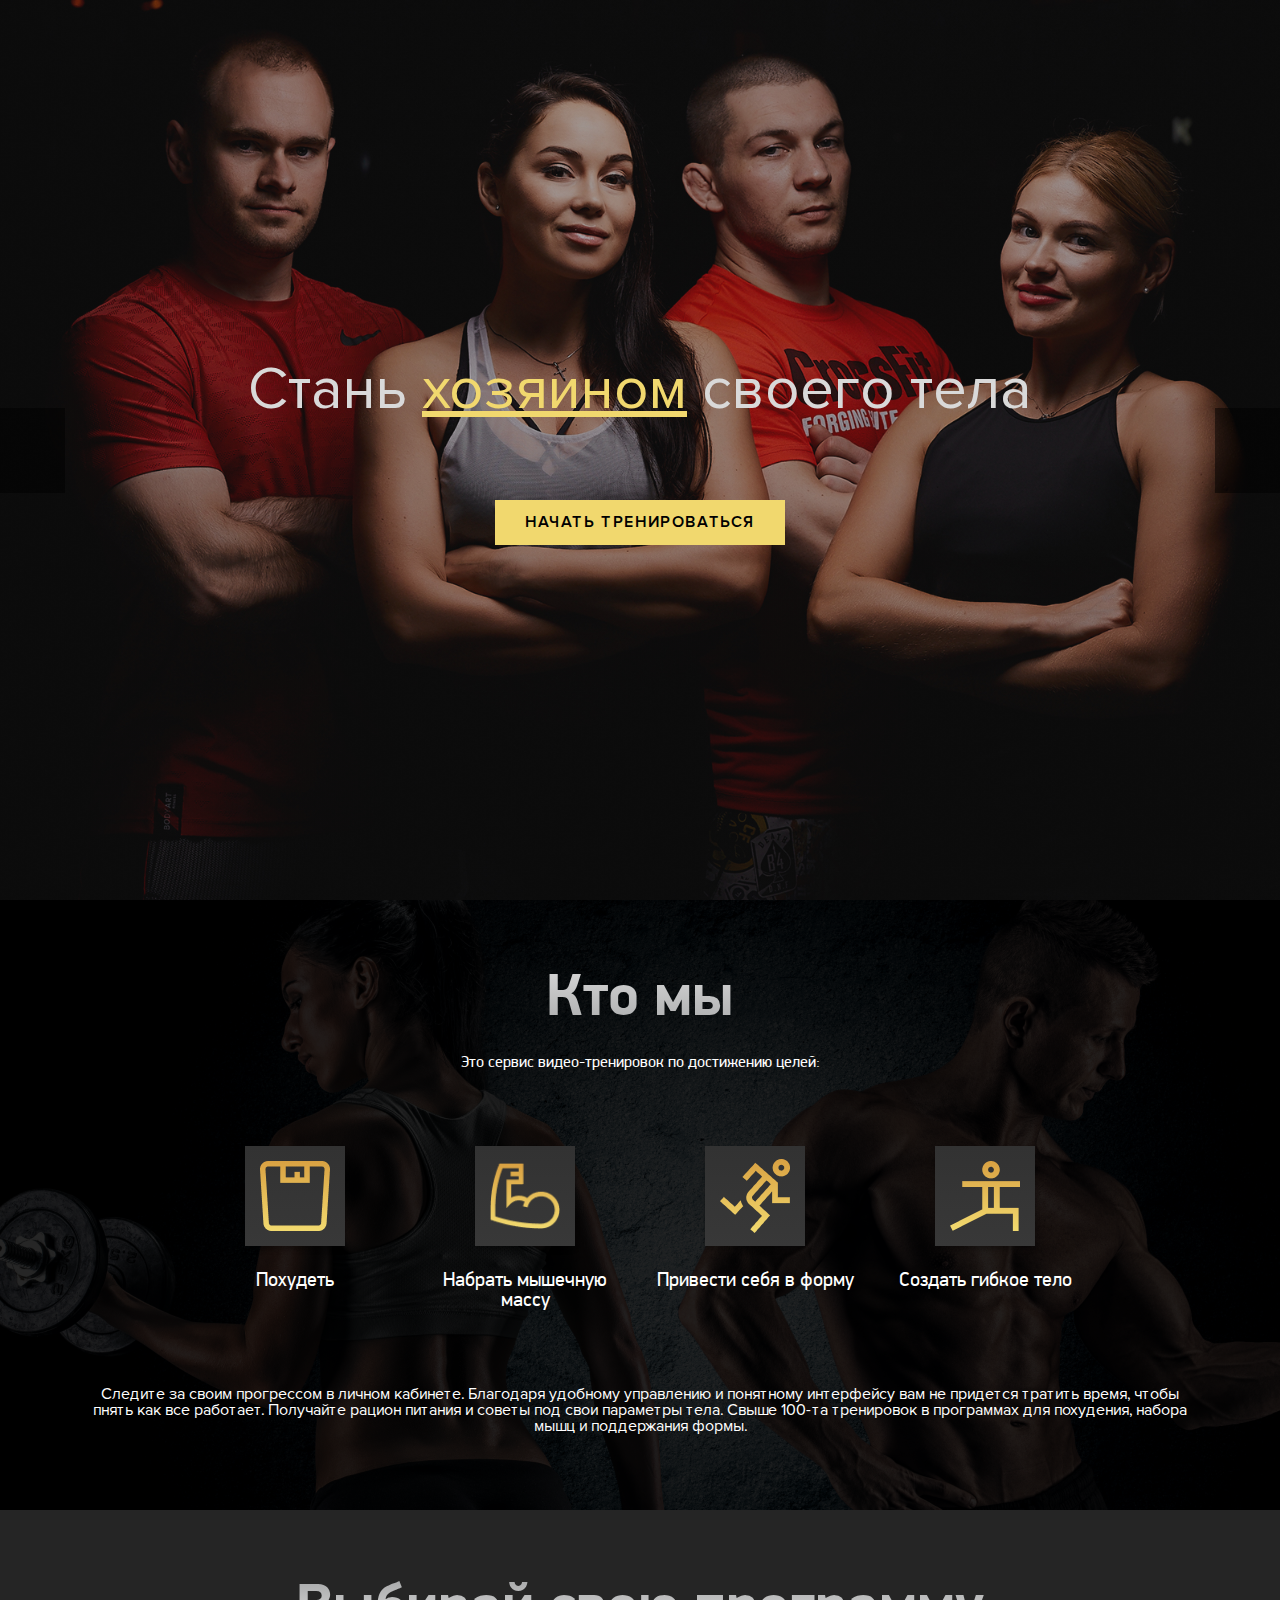
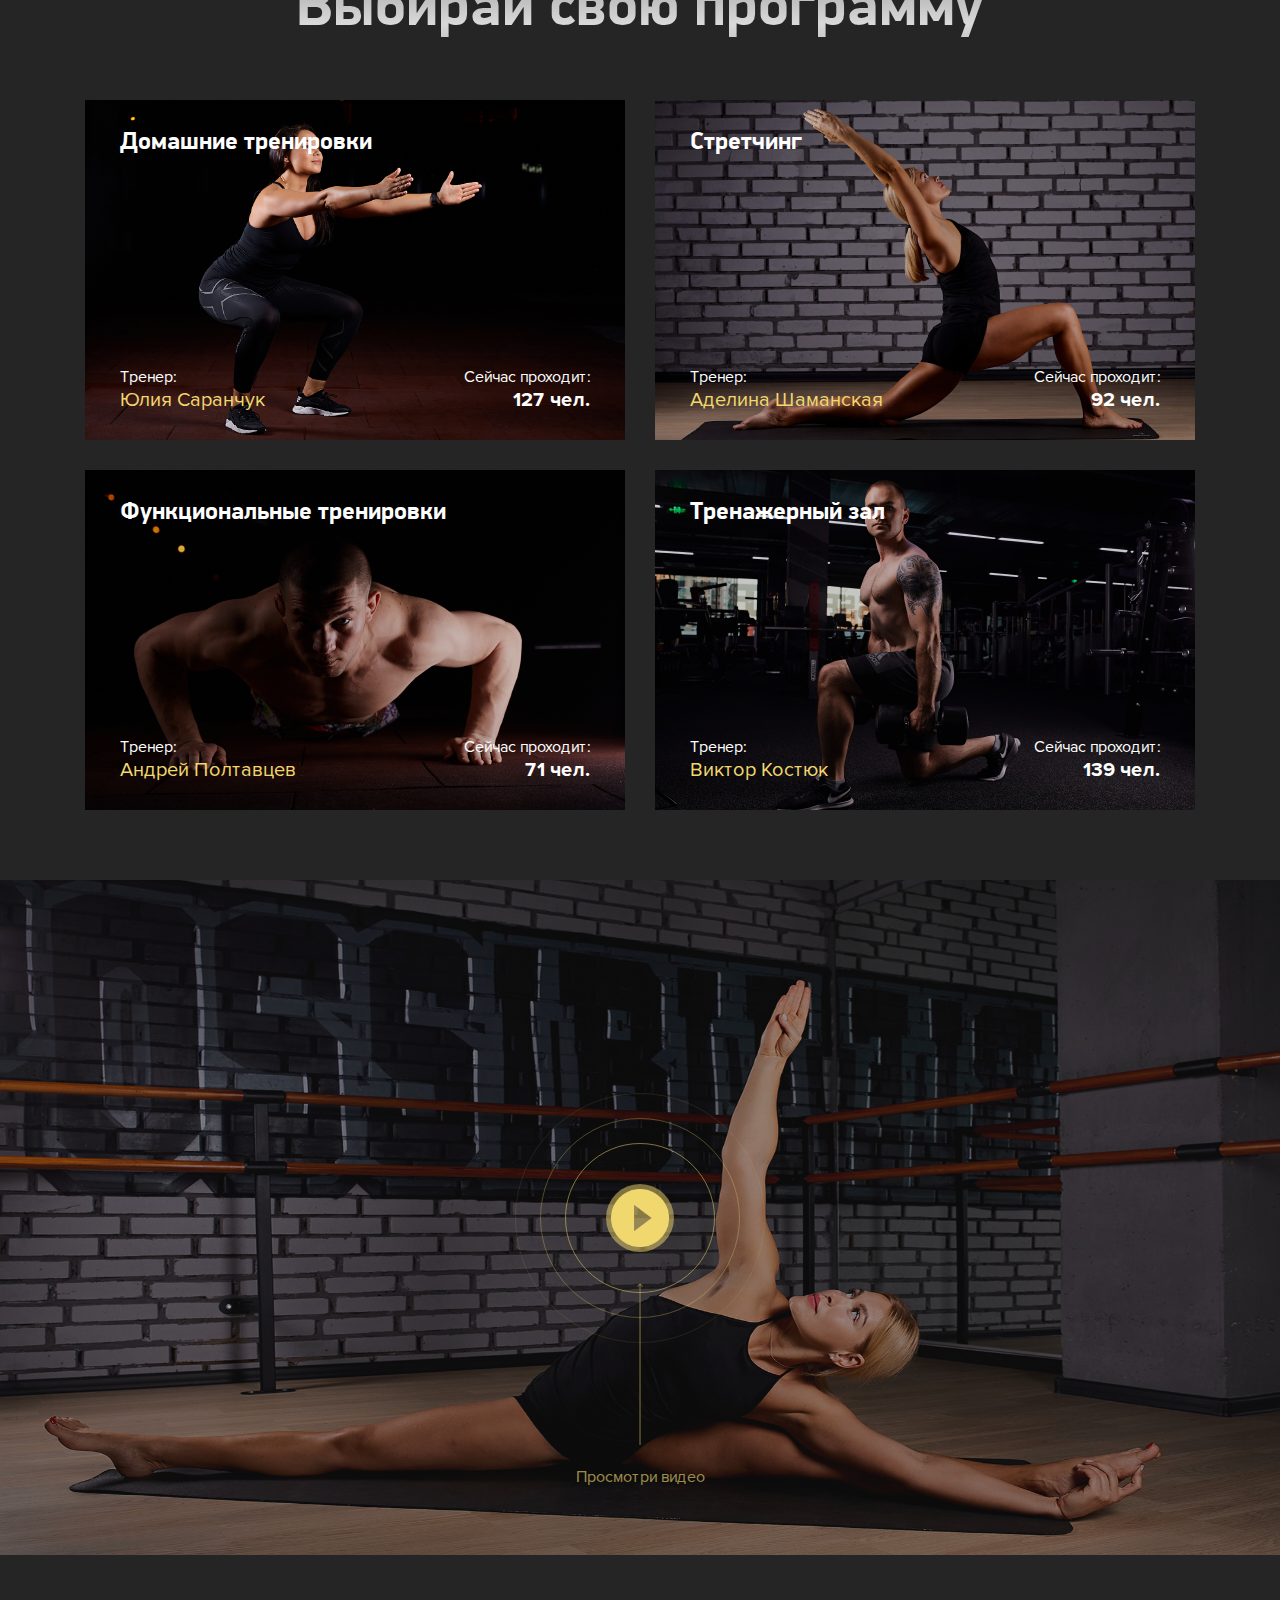
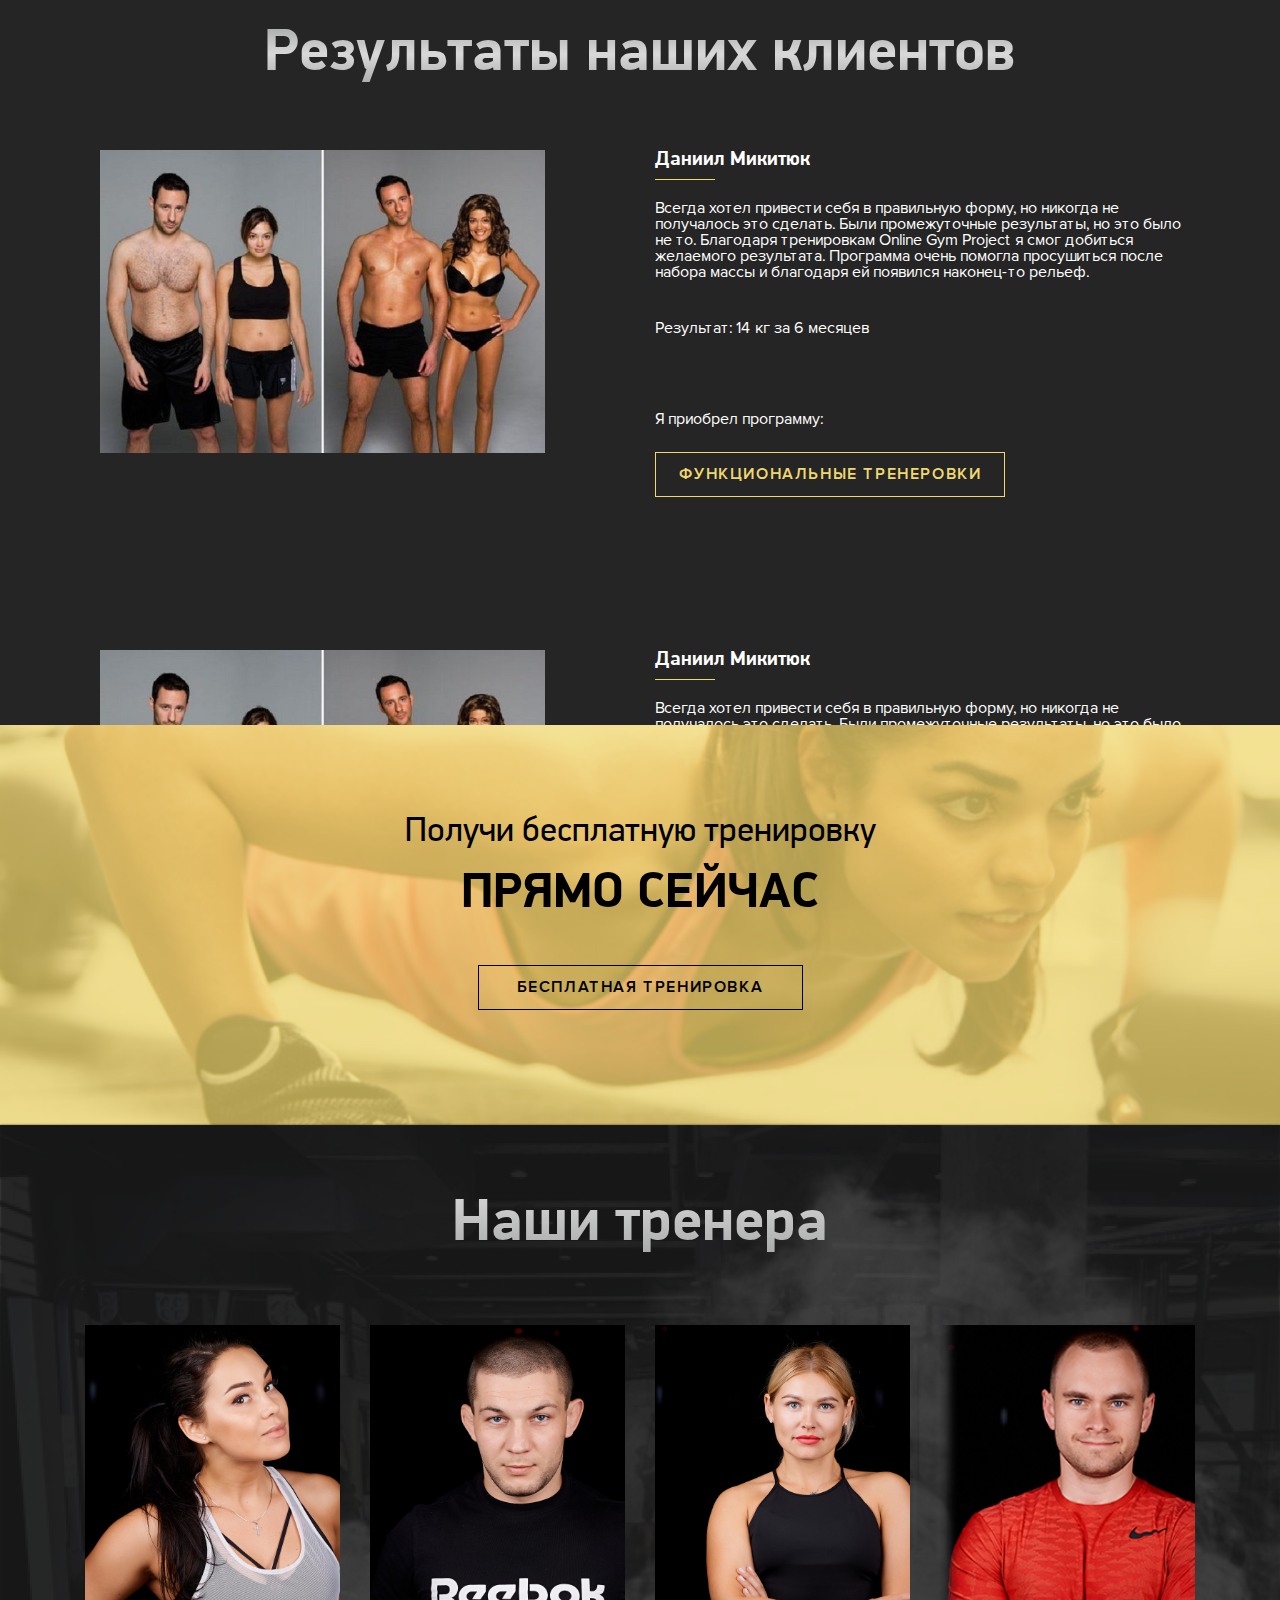
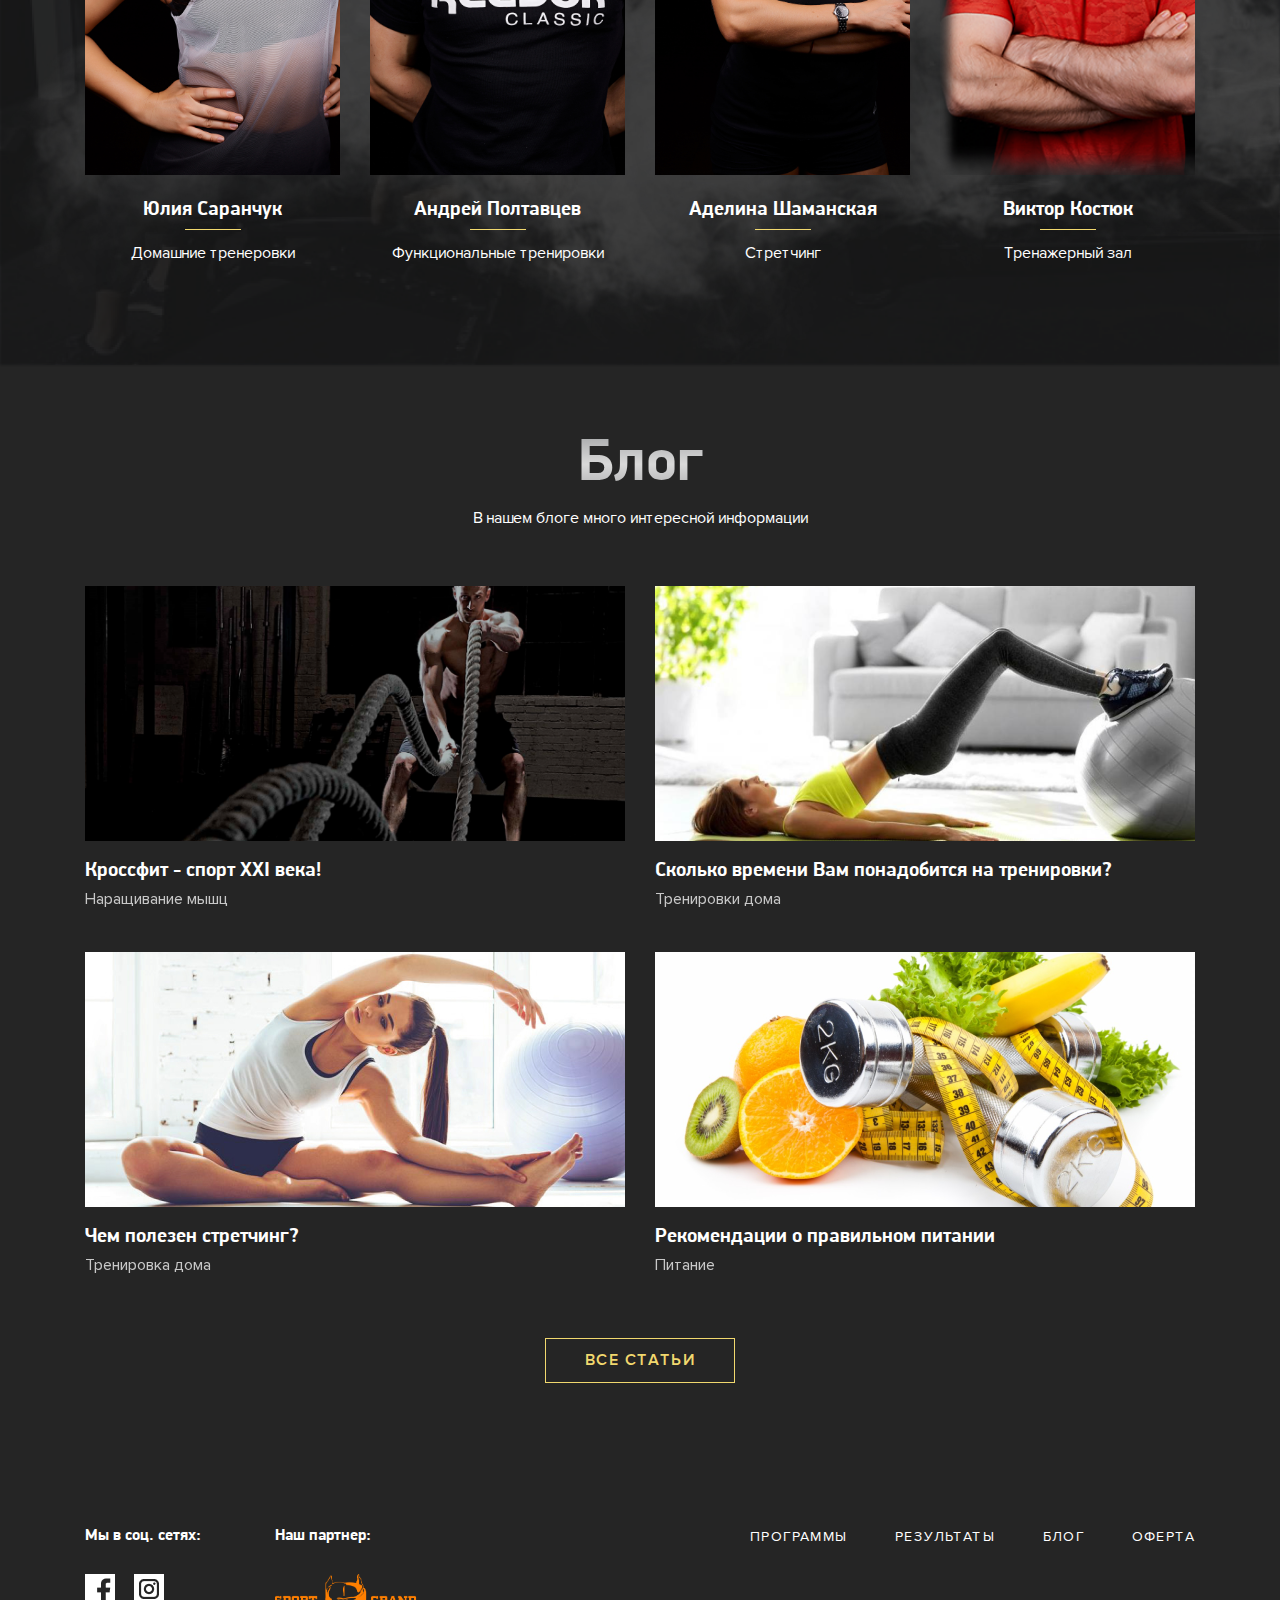
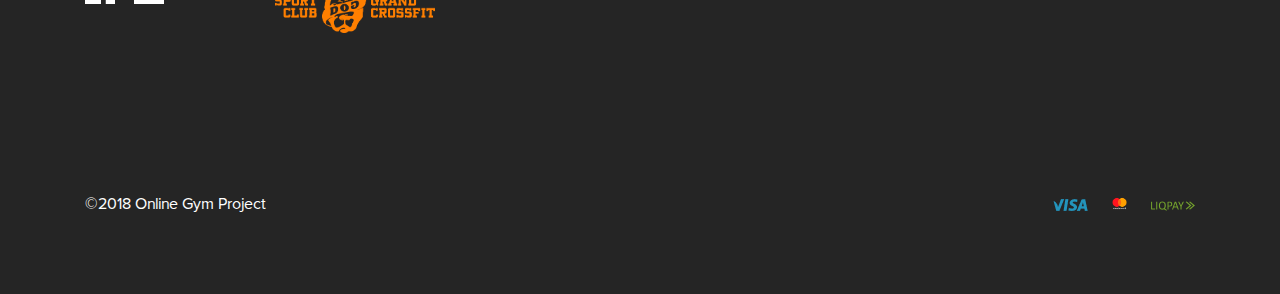
==== commit 1a96e6ac: "home page" ====
--- a/index.html
+++ b/index.html
@@ -18,7 +18,7 @@
 
     <header class="nav_header nav_anime">
         <div class="container">
-            <div class="row align-items-center">
+            <div class="row">
                 <div class="col-lg-2 col-6">
                     <div class="nav_header_logo">
                         <a href="https://ktara.github.io/weblab2019/index.html">
@@ -46,7 +46,7 @@
                         Личный кабинет
                     </div>
                 </div>
-                <div class="col-md-2 offset-md-4 col-2 offset-4 d-lg-none ">
+                <div class="col-md-2 offset-md-4 col-3 offset-3 d-lg-none ">
                     <div class="nav_header_burger">
 
                     </div>
@@ -723,7 +723,7 @@
 
 
     <section class="popup_nav_menu">
-        <ul>
+        <ul class="popup_nav_menu_list">
             <li>
                 <a href="#program" class="nav_main_link">Программы</a>
             </li>
--- a/assets/css/style.css
+++ b/assets/css/style.css
@@ -284,6 +284,7 @@
   font-family: 'ProximaNova', sans-serif;
   font-weight: 500;
   cursor: pointer;
+  margin-top: 20px;
 }
 .nav_header_log_cabinet:hover {
   color: #000000;
@@ -1790,7 +1791,7 @@
 }
 @media screen and (max-width: 768px) {
   .oferta_text_title:after {
-    content: url(../img/icon/Adown.png);
+    content: url(../img/new/arrow-down.png);
     display: inline-block;
     position: absolute;
     bottom: 12px;
@@ -1832,16 +1833,40 @@
   position: relative;
   display: inline-block;
   width: 100%;
+  height: 40vh;
+  min-height: 405px;
+  overflow: hidden;
+}
+@media screen and (max-width: 768px) {
+  .popular_slider_wrapper {
+    height: 25vh;
+    min-height: 330px;
+  }
+}
+@media screen and (max-width: 750px) {
+  .popular_slider_wrapper {
+    height: 15vh;
+    min-height: 205px;
+  }
+}
+.popular_slide {
+  position: relative;
+  display: block;
+  width: 100%;
   min-height: 405px;
   height: 40vh;
-  overflow: hidden;
-}
-.popular_slide {
-  position: relative;
-  display: block;
-  width: 100%;
-  min-height: 405px;
-  height: 40vh;
+}
+@media screen and (max-width: 768px) {
+  .popular_slide {
+    height: 25vh;
+    min-height: 330px;
+  }
+}
+@media screen and (max-width: 750px) {
+  .popular_slide {
+    height: 15vh;
+    min-height: 205px;
+  }
 }
 .popular_slide:after {
   content: '';
@@ -1863,6 +1888,11 @@
   min-width: 100%;
   min-height: 100%;
 }
+@media screen and (max-width: 768px) {
+  .popular_slide_img_block img {
+    max-height: 120%;
+  }
+}
 .popular_slide_text_block {
   position: absolute;
   display: block;
@@ -1871,6 +1901,11 @@
   top: 145px;
   left: 0;
   text-align: center;
+}
+@media screen and (max-width: 768px) {
+  .popular_slide_text_block {
+    top: 35%;
+  }
 }
 .popular_slide_header {
   position: relative;
@@ -1881,6 +1916,19 @@
   font-weight: 600;
   color: #ffffff;
 }
+@media screen and (max-width: 768px) {
+  .popular_slide_header {
+    font-size: 40px;
+    margin-top: 0;
+    width: 70%;
+    margin-left: 15%;
+  }
+}
+@media screen and (max-width: 750px) {
+  .popular_slide_header {
+    font-size: 20px;
+  }
+}
 .popular_slide_sub_header {
   position: relative;
   z-index: 20;
@@ -1888,6 +1936,12 @@
   font-size: 16px;
   color: #ffffff;
   opacity: 0.75;
+}
+@media screen and (max-width: 750px) {
+  .popular_slide_sub_header {
+    font-size: 14px;
+    margin-top: 10px;
+  }
 }
 .popular .popular_next_arrow {
   cursor: pointer;
@@ -1941,6 +1995,11 @@
   display: flex;
   flex-direction: row;
   justify-content: center;
+}
+@media screen and (max-width: 750px) {
+  .popular .slick-dots {
+    bottom: 20px;
+  }
 }
 .popular .slick-dots .slick-active button {
   color: #F1D86E;
@@ -1970,6 +2029,7 @@
   position: relative;
   width: 100%;
   margin-top: 50px;
+  padding-bottom: 70px;
 }
 .blog_page_sorting_wrapper {
   position: relative;
@@ -1981,7 +2041,7 @@
   width: 100%;
   margin-bottom: 5px;
 }
-@media screen and (max-width: 576px) {
+@media screen and (max-width: 750px) {
   .blog_page_sorting {
     display: none;
   }
@@ -2014,39 +2074,50 @@
 .blog_page_sorting_mob {
   display: none;
 }
-@media screen and (max-width: 576px) {
+@media screen and (max-width: 750px) {
   .blog_page_sorting_mob {
+    position: relative;
     display: inline-block;
-    width: 150px;
+    width: 60%;
+    margin-top: 25px;
     border: none;
     -webkit-appearance: none;
     -moz-appearance: none;
     appearance: none;
     cursor: pointer;
-    font-size: 18px;
+    font-size: 14px;
     font-family: 'ProximaNova', sans-serif;
     font-weight: 400;
-    background-color: #ffffff;
+    background-color: inherit;
     outline: none;
+    color: #ffffff;
+    text-transform: uppercase;
+    background-image: url(../img/new/arrow-down.png);
+    background-repeat: no-repeat;
+    background-position: right;
   }
   .blog_page_sorting_mob option {
-    font-size: 16px;
+    display: inline-block;
+    font-size: 14px;
     font-family: 'ProximaNova', sans-serif;
     font-weight: 400;
     line-height: 24px;
+    background-color: #383838;
+    text-transform: uppercase;
   }
 }
 .blog_page_sorting_all {
   display: none;
 }
-@media screen and (max-width: 576px) {
+@media screen and (max-width: 750px) {
   .blog_page_sorting_all {
     display: inline-block;
     position: relative;
     cursor: pointer;
-    font-size: 18px;
+    font-size: 16px;
     font-family: 'ProximaNova', sans-serif;
     font-weight: 400;
+    color: #ffffff;
     margin-right: 20px;
   }
   .blog_page_sorting_all:after {
@@ -2057,7 +2128,7 @@
     height: 2px;
     bottom: -10px;
     left: 0;
-    background-color: #ec835b;
+    background-color: #F1D86E;
     z-index: 10;
   }
 }
@@ -2068,24 +2139,21 @@
 }
 .blog_page_img_block {
   position: relative;
+  display: flex;
+  justify-content: center;
+  align-items: center;
   width: 100%;
   height: 25vh;
   min-height: 255px;
   overflow: hidden;
 }
-@media screen and (max-width: 1440px) {
+@media screen and (max-width: 768px) {
   .blog_page_img_block {
-    height: 30vh;
-    min-height: 230px;
-  }
-}
-@media screen and (max-width: 768px) {
-  .blog_page_img_block {
-    height: 25vh;
+    height: 15vh;
+    min-height: 190px;
   }
 }
 .blog_page_img_block img {
-  min-width: 100%;
   height: 100%;
 }
 .blog_page_text_block {
@@ -2121,6 +2189,7 @@
   position: relative;
   width: 100%;
   padding-top: 95px;
+  overflow: hidden;
 }
 .article_image {
   position: relative;
@@ -2156,10 +2225,21 @@
   min-height: 555px;
   z-index: 20;
 }
+@media screen and (max-width: 768px) {
+  .article_image_wrapper {
+    height: 30vh;
+    min-height: 335px;
+  }
+}
 .article_image_wrapper_back {
   display: block;
   padding-top: 55px;
   text-decoration: none;
+}
+@media screen and (max-width: 768px) {
+  .article_image_wrapper_back {
+    padding-top: 35px;
+  }
 }
 .article_image_wrapper_back_img {
   display: inline-block;
@@ -2186,11 +2266,21 @@
   left: 0;
   text-align: center;
 }
+@media screen and (max-width: 768px) {
+  .article_image_wrapper_text_block {
+    top: 120px;
+  }
+}
 .article_image_wrapper_header {
   font-size: 50px;
   color: #ffffff;
   font-family: 'PFDinDisplayPro', sans-serif;
   font-weight: 600;
+}
+@media screen and (max-width: 768px) {
+  .article_image_wrapper_header {
+    font-size: 40px;
+  }
 }
 .article_image_wrapper_sub_header {
   font-size: 16px;
@@ -2437,7 +2527,7 @@
   width: 65px;
   height: 85px;
   top: calc(50% - 42.5px);
-  right: -120px;
+  right: -5%;
   z-index: 10;
   background-color: #000000;
 }
@@ -2457,7 +2547,7 @@
   width: 65px;
   height: 85px;
   top: calc(50% - 42.5px);
-  left: -120px;
+  left: -5%;
   z-index: 10;
   background-color: #000000;
 }
@@ -4892,6 +4982,14 @@
   background-repeat: no-repeat;
   -webkit-background-size: cover;
   background-size: cover;
+  overflow: hidden;
+}
+@media screen and (max-width: 750px) {
+  .program_first {
+    height: auto;
+    min-height: auto;
+    padding-bottom: 55px;
+  }
 }
 .program_first_header {
   font-size: 60px;
@@ -4908,6 +5006,11 @@
   box-sizing: border-box;
   background: rgba(0, 0, 0, 0.28);
   padding: 25px 65px 55px 65px;
+}
+@media screen and (max-width: 750px) {
+  .program_first_table {
+    padding: 0 25px 30px 25px;
+  }
 }
 .program_first_table_block {
   margin-top: 30px;
@@ -4931,6 +5034,11 @@
   display: flex;
   flex-direction: column;
   align-items: center;
+}
+@media screen and (max-width: 750px) {
+  .program_first_price_block {
+    margin-top: 50px;
+  }
 }
 .program_first_price_block_text {
   font-size: 40px;
@@ -4972,6 +5080,11 @@
   cursor: pointer;
   margin-top: 50px;
   text-decoration: none;
+}
+@media screen and (max-width: 768px) {
+  .program_first_price_block_btn {
+    width: 100%;
+  }
 }
 .program_first_price_block_btn:hover {
   background-color: #F9D641;
@@ -5141,9 +5254,15 @@
   width: 100%;
   height: 100vh;
   background-repeat: no-repeat;
-  -webkit-background-size: cover;
-  background-size: cover;
   background-position: center;
+  -webkit-background-size: 100%;
+  background-size: 100%;
+  overflow: hidden;
+}
+@media screen and (max-width: 768px) {
+  .home_block {
+    background-color: #000000;
+  }
 }
 .home_block_header {
   font-size: 60px;
@@ -5154,6 +5273,16 @@
   padding-top: 30%;
   text-align: center;
 }
+@media screen and (max-width: 768px) {
+  .home_block_header {
+    font-size: 40px;
+  }
+}
+@media screen and (max-width: 750px) {
+  .home_block_header {
+    font-size: 30px;
+  }
+}
 .home_block_header u {
   text-decoration: underline;
   color: #F1D86E;
@@ -5164,6 +5293,11 @@
   flex-direction: row;
   justify-content: center;
   margin-top: 90px;
+}
+@media screen and (max-width: 750px) {
+  .home_block_btn_wrapper {
+    flex-direction: column;
+  }
 }
 .home_block_buy_btn {
   display: inline-block;
@@ -5185,6 +5319,12 @@
   z-index: 15;
   cursor: pointer;
   margin-right: 40px;
+}
+@media screen and (max-width: 750px) {
+  .home_block_buy_btn {
+    width: 80%;
+    margin-left: 10%;
+  }
 }
 .home_block_buy_btn:hover {
   background-color: #F9D641;
@@ -5210,33 +5350,27 @@
   font-weight: 500;
   cursor: pointer;
 }
+@media screen and (max-width: 750px) {
+  .home_block_share_btn {
+    width: 80%;
+    margin-left: 10%;
+    margin-top: 25px;
+  }
+}
 .home_block_share_btn:hover {
   color: #000000;
   background: #F9D641;
   border: 1px solid #F9D641;
 }
+.home_info_wrapper {
+  position: relative;
+  width: 100%;
+  overflow: hidden;
+}
 .home_info {
   display: block;
   width: 100%;
   height: auto;
-}
-@media screen and (max-width: 576px) {
-  .home_info {
-    margin-top: 50px;
-  }
-}
-@media screen and (max-width: 768px) {
-  .home_info:nth-child(2) .home_info_text {
-    width: 43vw;
-    margin-left: 45px;
-    margin-right: 0;
-  }
-}
-@media screen and (max-width: 576px) {
-  .home_info:nth-child(2) .home_info_text {
-    width: 100%;
-    margin-left: 15px;
-  }
 }
 .home_info_image {
   width: 100%;
@@ -5281,6 +5415,16 @@
   font-family: 'PFDinDisplayPro', sans-serif;
   font-weight: 600;
 }
+@media screen and (max-width: 768px) {
+  .home_info_content_how {
+    font-size: 150px;
+  }
+}
+@media screen and (max-width: 750px) {
+  .home_info_content_how {
+    font-size: 100px;
+  }
+}
 .home_info_content_where {
   position: absolute;
   display: block;
@@ -5294,6 +5438,11 @@
   font-family: 'PFDinDisplayPro', sans-serif;
   font-weight: 600;
 }
+@media screen and (max-width: 768px) {
+  .home_info_content_where {
+    font-size: 150px;
+  }
+}
 .home_info_text {
   font-family: 'ProximaNova', sans-serif;
   font-weight: 400;
@@ -5309,10 +5458,10 @@
     margin-top: 70px;
   }
 }
-@media screen and (max-width: 576px) {
+@media screen and (max-width: 750px) {
   .home_info_text {
     width: 100%;
-    margin: 90px 15px 0 15px;
+    margin: 60px 15px;
   }
 }
 .home_info_text h5 {
@@ -5374,11 +5523,18 @@
   width: 100%;
   background-color: #191919;
   padding: 70px 0;
+  overflow: hidden;
 }
 .home_trainer_image {
   width: 100%;
   height: 525px;
   box-shadow: 0px 4px 20px rgba(0, 0, 0, 0.25);
+}
+@media screen and (max-width: 768px) {
+  .home_trainer_image {
+    height: 405px;
+    overflow: hidden;
+  }
 }
 .home_trainer_image img {
   height: 100%;
@@ -5421,8 +5577,19 @@
   flex-direction: column;
   justify-content: center;
 }
+@media screen and (max-width: 750px) {
+  .home_trainer_content {
+    align-items: center;
+    margin-top: 40px;
+  }
+}
 .home_trainer_text {
   margin-top: 30px;
+}
+@media screen and (max-width: 750px) {
+  .home_trainer_text {
+    text-align: center;
+  }
 }
 .home_trainer_text p {
   font-size: 16px;
@@ -5447,7 +5614,7 @@
   width: 65px;
   height: 85px;
   top: calc(50% - 42.5px);
-  right: -120px;
+  right: -5%;
   z-index: 10;
   background-color: #000000;
 }
@@ -5467,7 +5634,7 @@
   width: 65px;
   height: 85px;
   top: calc(50% - 42.5px);
-  left: -120px;
+  left: -5%;
   z-index: 10;
   background-color: #000000;
 }
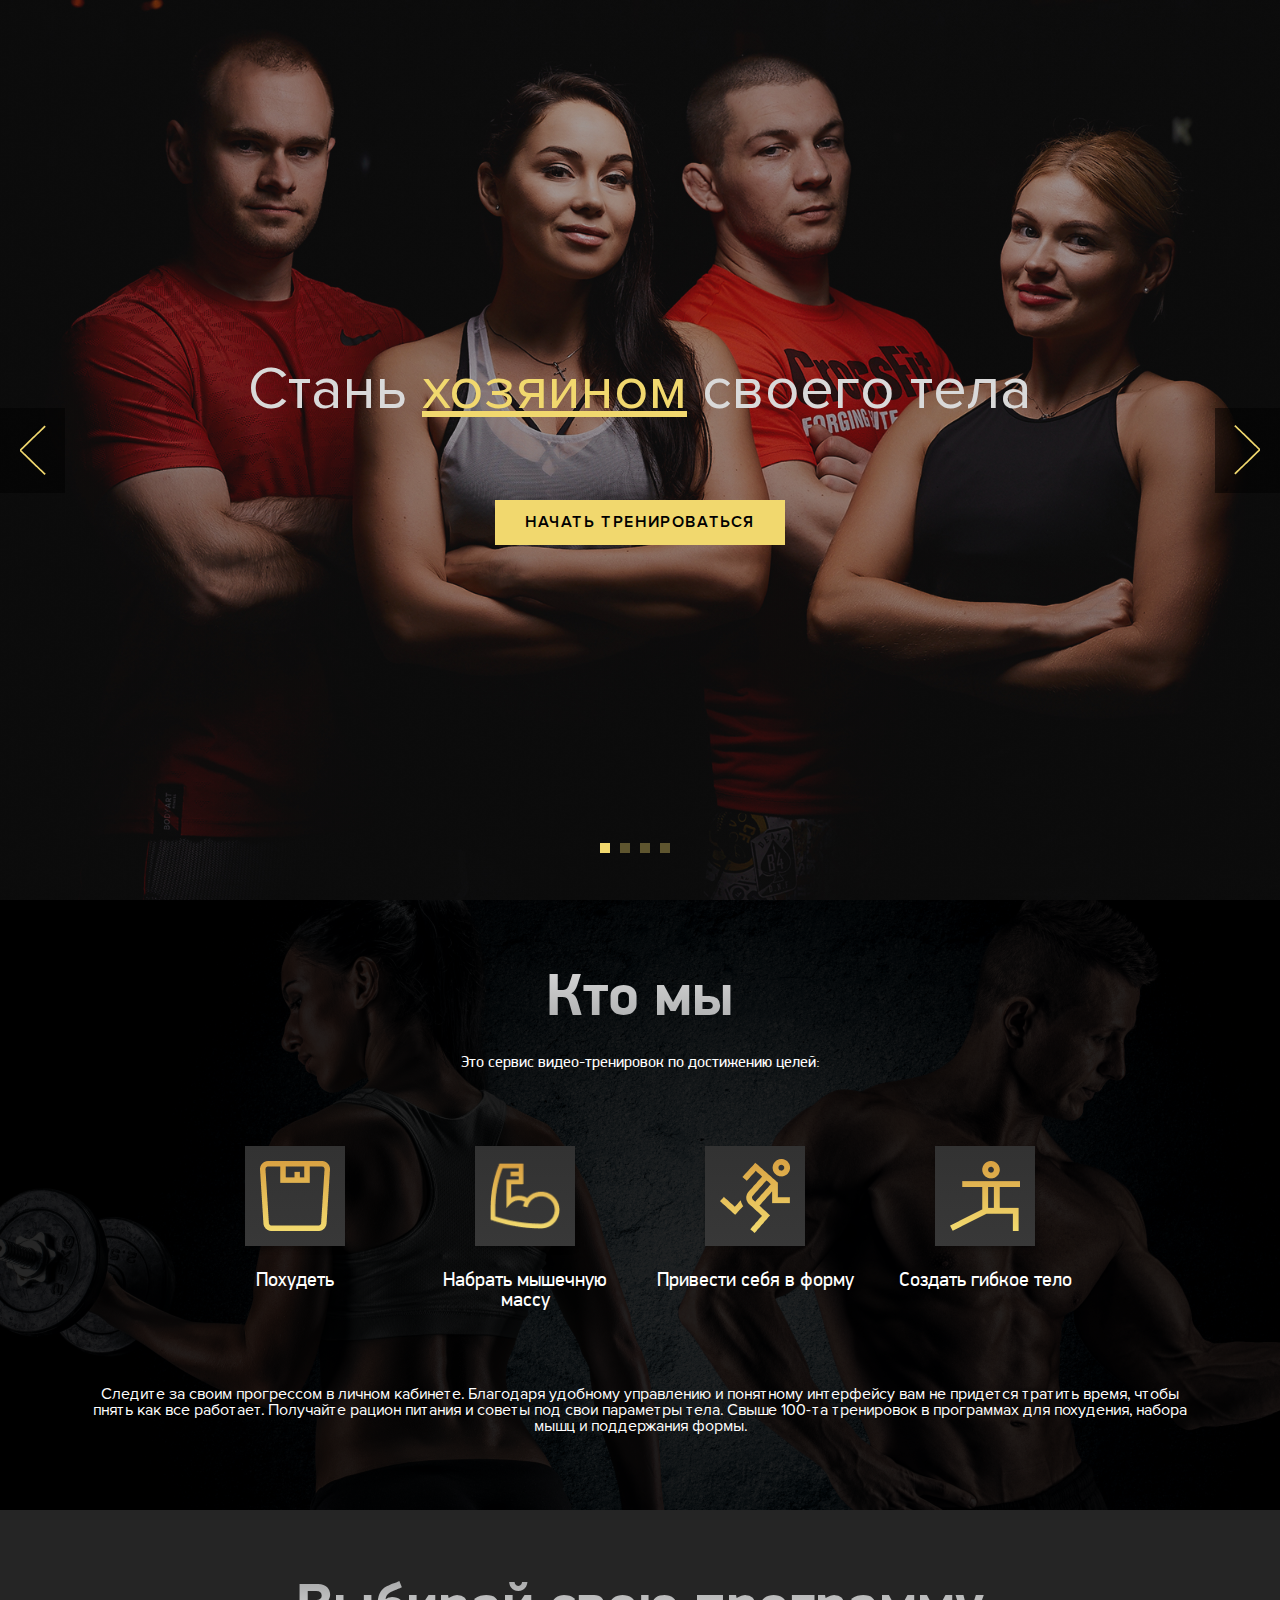
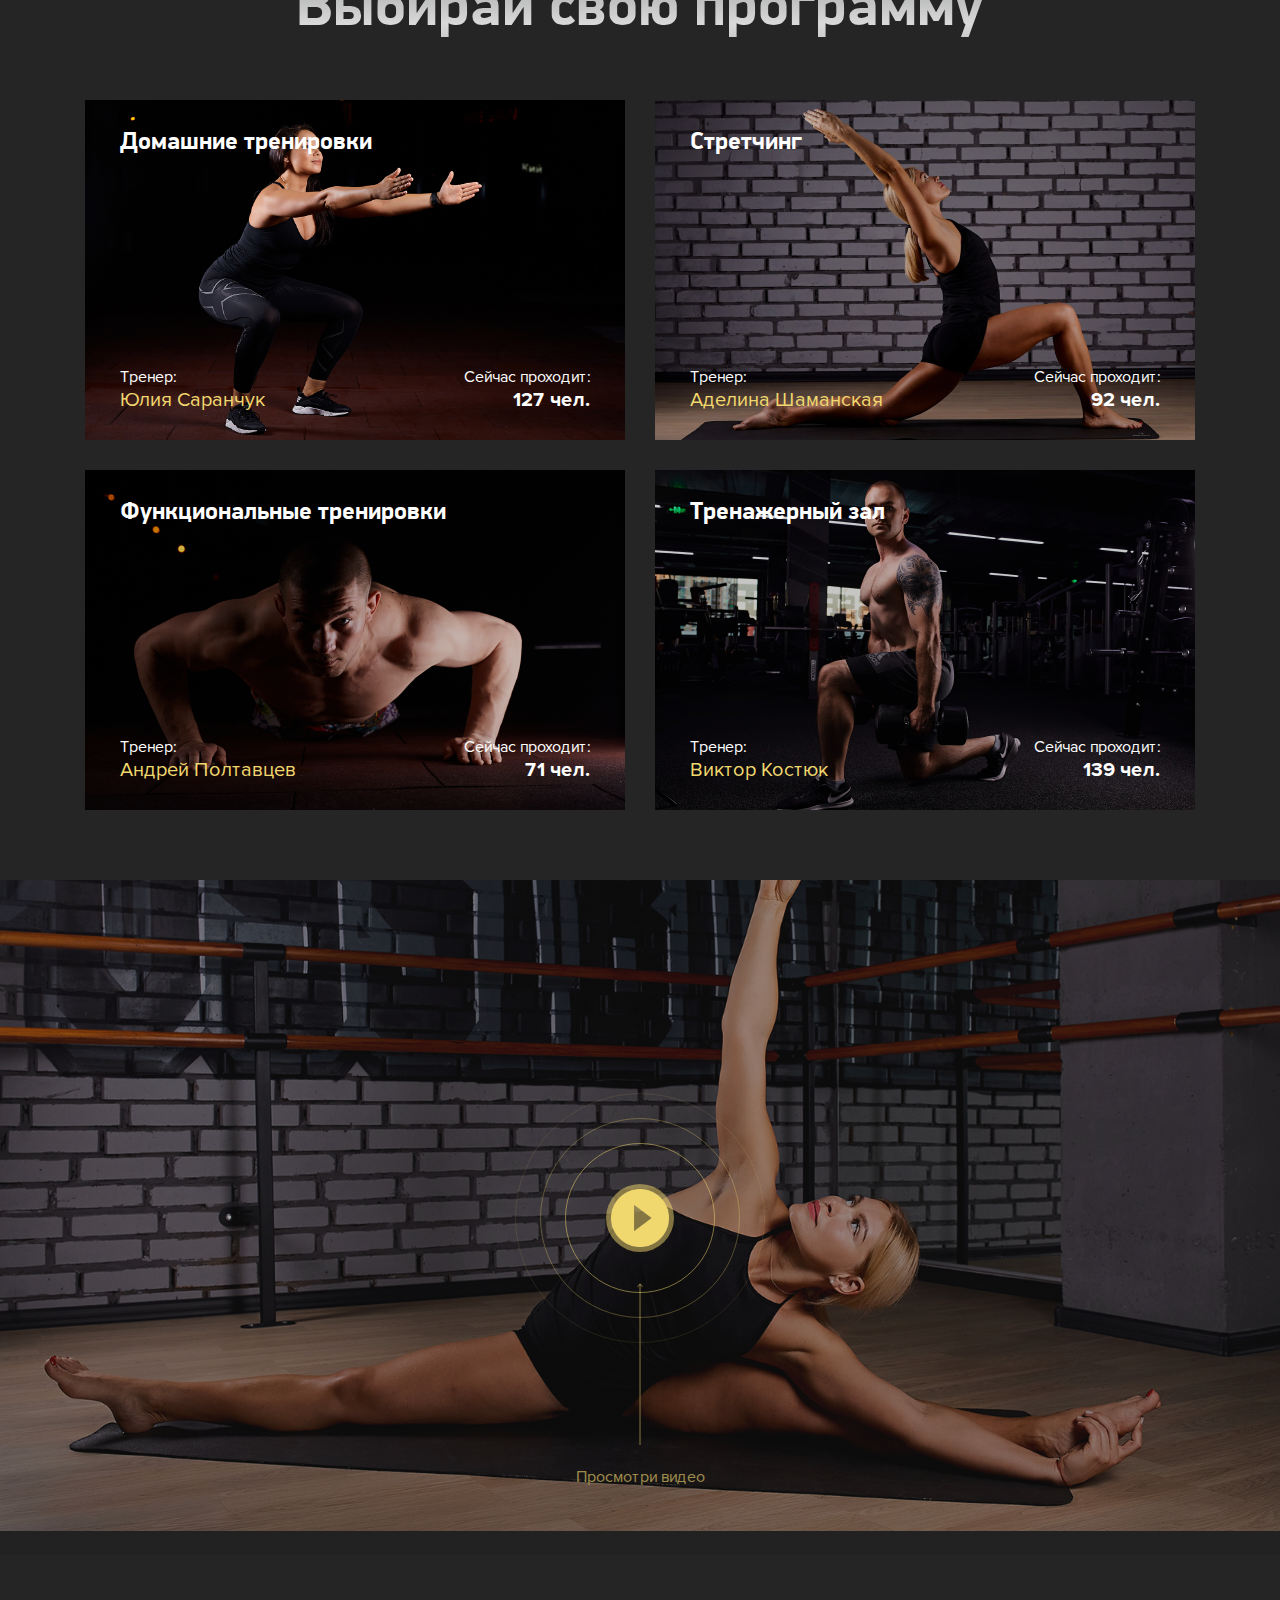
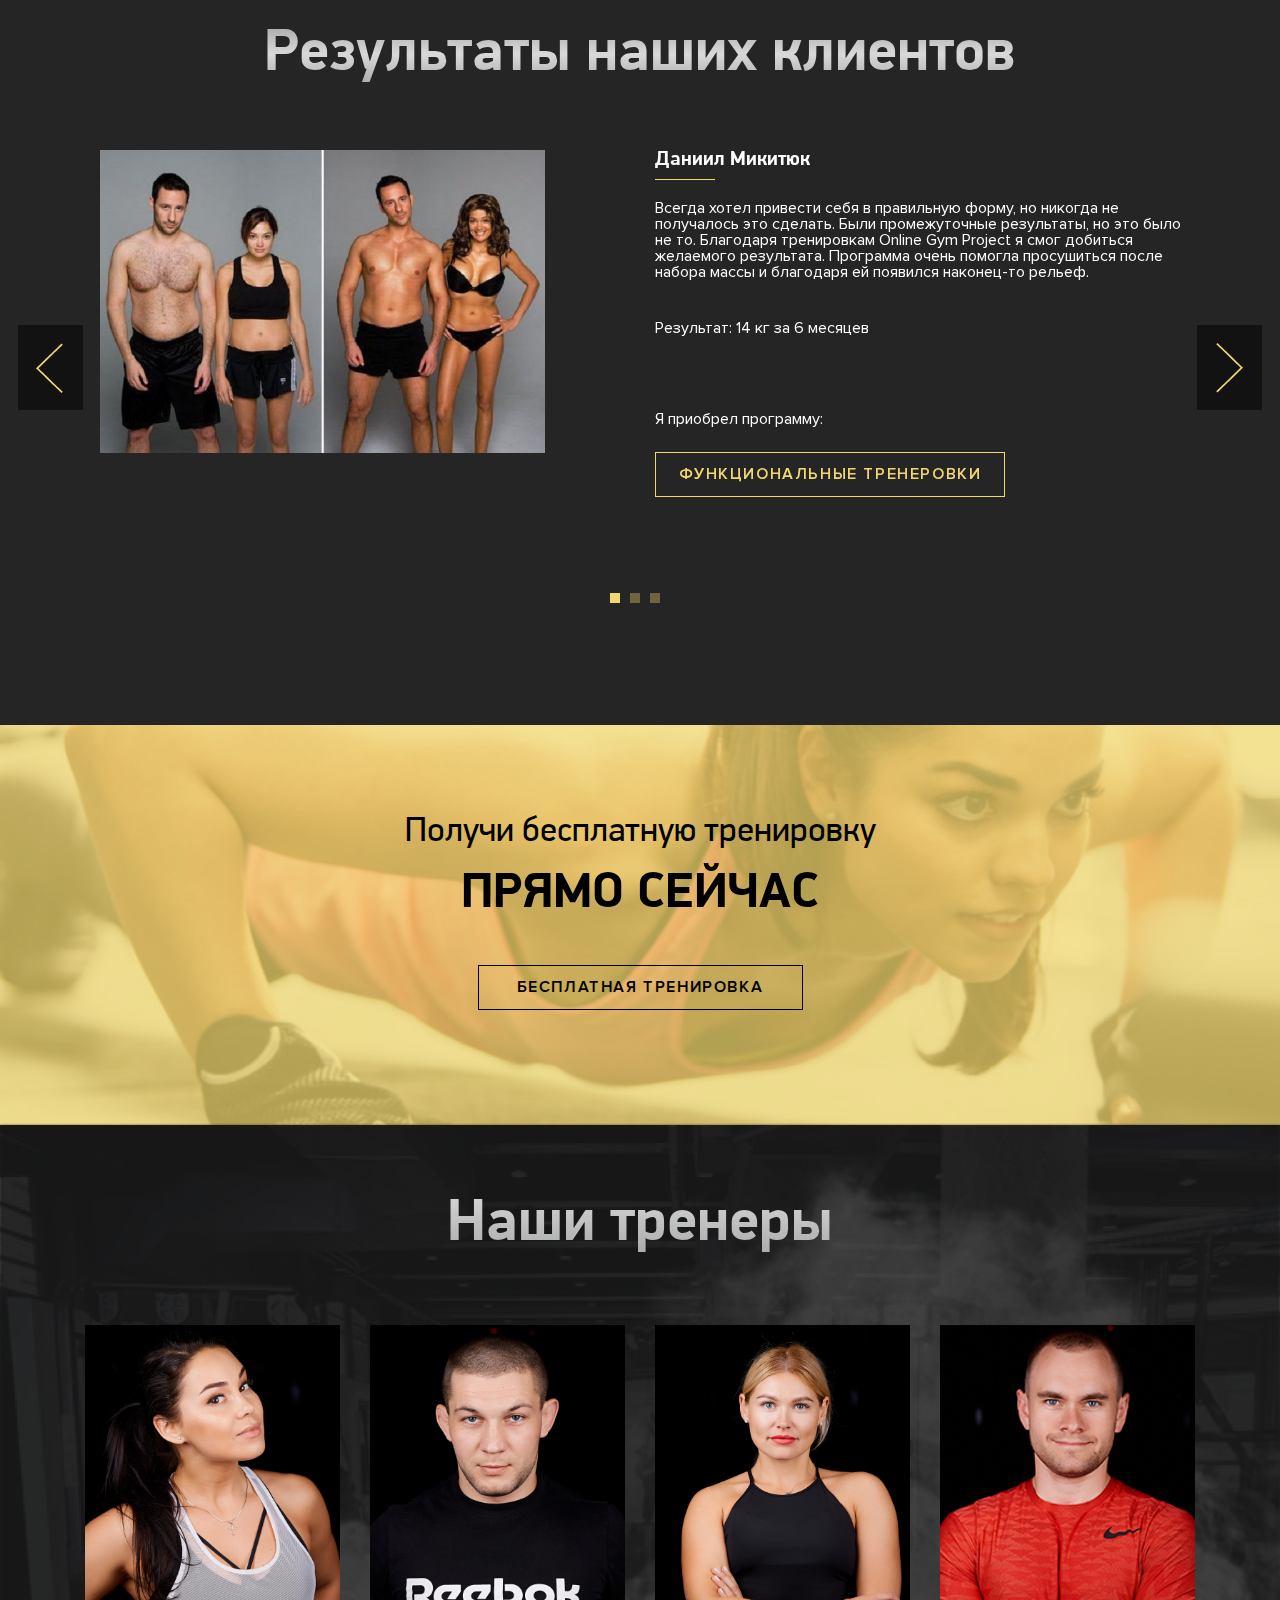
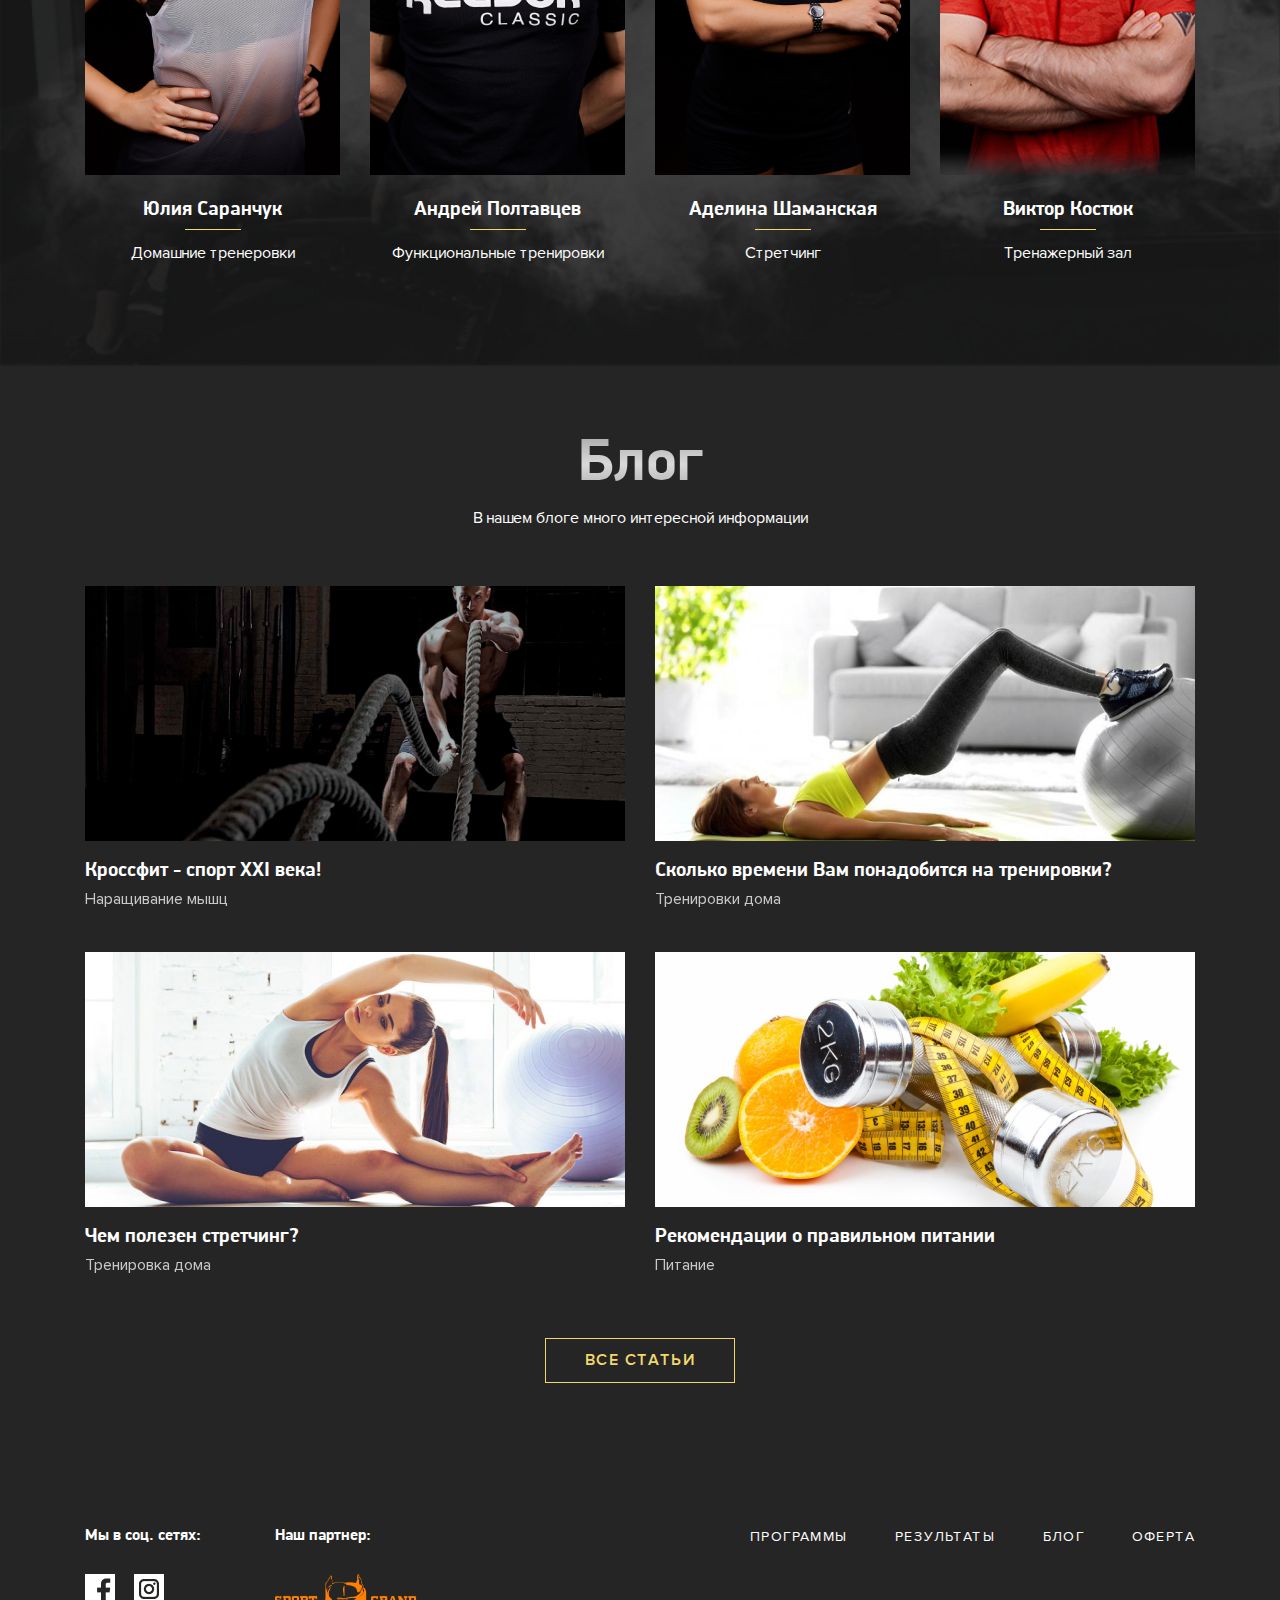
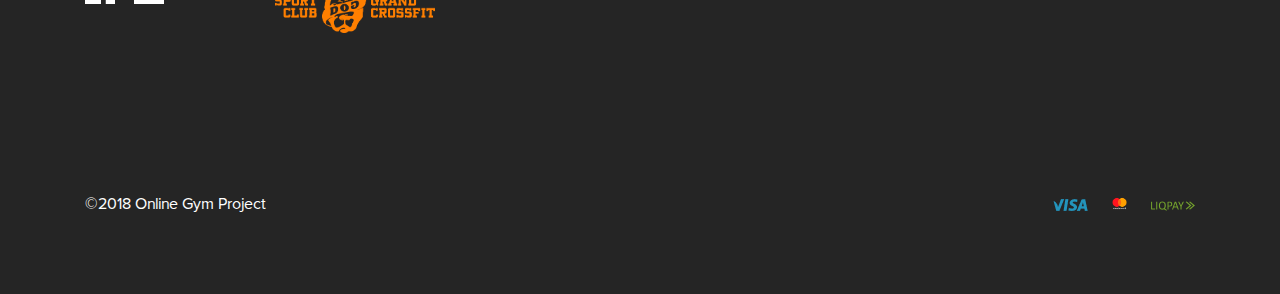
==== commit 447d66c3: "fix" ====
--- a/index.html
+++ b/index.html
@@ -405,7 +405,7 @@
         <div class="main_trainer_dark"></div>
         <div class="container">
             <div class="main_trainer_header section_header">
-                Наши тренера
+                Наши тренеры
             </div>
             <div class="row">
                 <div class="col-lg-3 offset-lg-0 col-md-3 offset-md-0 col-8 offset-2">
@@ -476,9 +476,9 @@
             <div class="row">
                 <div class="col-lg-6 col-md-6 col-12">
                     <div class="blog_block">
-                        <div class="blog_block_image">
+                        <a href="https://ktara.github.io/weblab2019/article.html" class="blog_block_image">
                             <img src="assets/img/new/img10.png" alt="">
-                        </div>
+                        </a>
                         <a href="https://ktara.github.io/weblab2019/article.html" class="blog_block_title">
                             Кроссфит - спорт XXI века!
                         </a>
@@ -489,9 +489,9 @@
                 </div>
                 <div class="col-lg-6 col-md-6 col-12">
                     <div class="blog_block">
-                        <div class="blog_block_image">
+                        <a href="https://ktara.github.io/weblab2019/article.html" class="blog_block_image">
                             <img src="assets/img/new/img11.png" alt="">
-                        </div>
+                        </a>
                         <a href="https://ktara.github.io/weblab2019/article.html" class="blog_block_title">
                             Сколько времени Вам понадобится на тренировки?
                         </a>
@@ -502,9 +502,9 @@
                 </div>
                 <div class="col-lg-6 col-md-6 col-12">
                     <div class="blog_block">
-                        <div class="blog_block_image">
+                        <a href="https://ktara.github.io/weblab2019/article.html" class="blog_block_image">
                             <img src="assets/img/new/img12.png" alt="">
-                        </div>
+                        </a>
                         <a href="https://ktara.github.io/weblab2019/article.html" class="blog_block_title">
                             Чем полезен стретчинг?
                         </a>
@@ -515,9 +515,9 @@
                 </div>
                 <div class="col-lg-6 col-md-6 col-12">
                     <div class="blog_block">
-                        <div class="blog_block_image">
+                        <a href="https://ktara.github.io/weblab2019/article.html" class="blog_block_image">
                             <img src="assets/img/new/img13.png" alt="">
-                        </div>
+                        </a>
                         <a href="https://ktara.github.io/weblab2019/article.html" class="blog_block_title">
                             Рекомендации о правильном питании
                         </a>
--- a/assets/css/style.css
+++ b/assets/css/style.css
@@ -817,15 +817,27 @@
   pointer-events: none;
 }
 .main_video_viewer {
-  display: flex;
-  align-content: center;
-  justify-content: center;
   width: 100%;
   height: 100%;
 }
 .main_video_viewer img {
-  width: 100%;
-  min-height: auto;
+  position: absolute;
+  bottom: -20%;
+  width: 100%;
+}
+@media screen and (max-width: 1440px) {
+  .main_video_viewer img {
+    bottom: auto;
+    top: -30%;
+  }
+}
+@media screen and (max-width: 750px) {
+  .main_video_viewer img {
+    width: auto;
+    height: 100%;
+    top: 0;
+    left: -5%;
+  }
 }
 .main_video_wrapper {
   width: 100%;
@@ -1389,6 +1401,7 @@
   z-index: 15;
 }
 .main_trainer_block_image {
+  position: relative;
   display: block;
   width: auto;
   height: 450px;
@@ -1408,6 +1421,9 @@
   }
 }
 .main_trainer_block_image img {
+  position: absolute;
+  top: 0;
+  left: -10%;
   min-width: 100%;
   height: 100%;
 }
@@ -3625,11 +3641,11 @@
   overflow: hidden;
   background-repeat: no-repeat;
   background-size: cover;
-  background-position: 0 100%;
-}
-@media screen and (max-width: 576px) {
+  background-position: 0 70%;
+}
+@media screen and (max-width: 768px) {
   .stretching_main {
-    background-position: 40% 100%;
+    background-position: center;
   }
 }
 .stretching_main:after {
@@ -3650,9 +3666,20 @@
   font-family: 'PFDinDisplayPro', sans-serif;
   font-weight: 600;
   color: #ffffff;
-  padding-top: 30%;
+  padding-top: 30vh;
   text-align: center;
   z-index: 10;
+}
+@media screen and (max-width: 768px) {
+  .stretching_main_header {
+    font-size: 40px;
+  }
+}
+@media screen and (max-width: 750px) {
+  .stretching_main_header {
+    font-size: 30px;
+    line-height: 40px;
+  }
 }
 .stretching_main_header u {
   display: block;
@@ -3666,6 +3693,11 @@
   justify-content: center;
   margin-top: 90px;
   z-index: 10;
+}
+@media screen and (max-width: 750px) {
+  .stretching_main_btn_wrapper {
+    flex-direction: column;
+  }
 }
 .stretching_main_buy_btn {
   display: inline-block;
@@ -3687,6 +3719,12 @@
   z-index: 15;
   cursor: pointer;
   margin-right: 40px;
+}
+@media screen and (max-width: 750px) {
+  .stretching_main_buy_btn {
+    width: 80%;
+    margin-left: 10%;
+  }
 }
 .stretching_main_buy_btn:hover {
   background-color: #F9D641;
@@ -3712,6 +3750,14 @@
   font-weight: 500;
   cursor: pointer;
 }
+@media screen and (max-width: 750px) {
+  .stretching_main_share_btn {
+    font-size: 14px;
+    width: 80%;
+    margin-left: 10%;
+    margin-top: 25px;
+  }
+}
 .stretching_main_share_btn:hover {
   color: #000000;
   background: #F9D641;
@@ -3739,7 +3785,7 @@
   width: 100%;
   height: auto;
 }
-@media screen and (max-width: 576px) {
+@media screen and (max-width: 750px) {
   .stretching_training_info {
     margin-top: 50px;
   }
@@ -3751,7 +3797,7 @@
     margin-right: 0;
   }
 }
-@media screen and (max-width: 576px) {
+@media screen and (max-width: 750px) {
   .stretching_training_info:nth-child(2) .home_info_text {
     width: 100%;
     margin-left: 15px;
@@ -3762,19 +3808,33 @@
   height: 100%;
   overflow: hidden;
 }
-@media screen and (max-width: 576px) {
+@media screen and (max-width: 768px) {
+  .stretching_training_info_image {
+    display: flex;
+    justify-content: center;
+    align-items: center;
+  }
+}
+@media screen and (max-width: 750px) {
   .stretching_training_info_image {
     height: 250px;
   }
 }
 .stretching_training_info_image img {
-  min-width: 100%;
-  min-height: 100%;
-}
-@media screen and (max-width: 576px) {
+  width: 100%;
+}
+@media screen and (max-width: 768px) {
   .stretching_training_info_image img {
     min-width: auto;
     min-height: auto;
+    height: 100%;
+  }
+}
+@media screen and (max-width: 750px) {
+  .stretching_training_info_image img {
+    min-width: auto;
+    min-height: auto;
+    height: auto;
     width: 100%;
   }
 }
@@ -3800,6 +3860,16 @@
   font-family: 'PFDinDisplayPro', sans-serif;
   font-weight: 600;
 }
+@media screen and (max-width: 768px) {
+  .stretching_training_info_content_number {
+    font-size: 200px;
+  }
+}
+@media screen and (max-width: 750px) {
+  .stretching_training_info_content_number {
+    font-size: 100px;
+  }
+}
 .stretching_training_info_content_illu {
   position: absolute;
   display: block;
@@ -3808,6 +3878,16 @@
   bottom: 20px;
   right: 0;
 }
+@media screen and (max-width: 768px) {
+  .stretching_training_info_content_illu img {
+    max-height: 260px;
+  }
+}
+@media screen and (max-width: 750px) {
+  .stretching_training_info_content_illu img {
+    max-height: 200px;
+  }
+}
 .stretching_training_info_text {
   font-family: 'ProximaNova', sans-serif;
   font-weight: 400;
@@ -3821,9 +3901,10 @@
     width: 45vw;
     margin-right: 15px;
     margin-top: 70px;
-  }
-}
-@media screen and (max-width: 576px) {
+    margin-bottom: 50px;
+  }
+}
+@media screen and (max-width: 750px) {
   .stretching_training_info_text {
     width: 100%;
     margin: 90px 15px 0 15px;
@@ -3866,7 +3947,7 @@
   right: auto;
   left: 28px;
 }
-@media screen and (max-width: 576px) {
+@media screen and (max-width: 750px) {
   .stretching_training_info:nth-child(3n) .stretching_training_info_content:after {
     left: 15px;
   }
@@ -3875,7 +3956,7 @@
   right: auto;
   left: 28px;
 }
-@media screen and (max-width: 576px) {
+@media screen and (max-width: 750px) {
   .stretching_training_info:nth-child(3n) .stretching_training_info_content:before {
     right: 15px;
     left: auto;
@@ -4185,7 +4266,12 @@
   overflow: hidden;
   background-repeat: no-repeat;
   background-size: cover;
-  background-position: center;
+  background-position: 0 30%;
+}
+@media screen and (max-width: 750px) {
+  .gym_main {
+    background-position: 60% 0;
+  }
 }
 .gym_main:after {
   content: '';
@@ -4205,9 +4291,21 @@
   font-family: 'PFDinDisplayPro', sans-serif;
   font-weight: 600;
   color: #ffffff;
-  padding-top: 30%;
+  padding-top: 30vh;
   text-align: center;
   z-index: 10;
+}
+@media screen and (max-width: 768px) {
+  .gym_main_header {
+    font-size: 40px;
+    padding-top: 40%;
+  }
+}
+@media screen and (max-width: 750px) {
+  .gym_main_header {
+    font-size: 30px;
+    line-height: 40px;
+  }
 }
 .gym_main_btn_wrapper {
   position: relative;
@@ -4216,6 +4314,11 @@
   justify-content: center;
   margin-top: 90px;
   z-index: 10;
+}
+@media screen and (max-width: 750px) {
+  .gym_main_btn_wrapper {
+    flex-direction: column;
+  }
 }
 .gym_main_buy_btn {
   display: inline-block;
@@ -4237,6 +4340,12 @@
   z-index: 15;
   cursor: pointer;
   margin-right: 40px;
+}
+@media screen and (max-width: 750px) {
+  .gym_main_buy_btn {
+    width: 80%;
+    margin-left: 10%;
+  }
 }
 .gym_main_buy_btn:hover {
   background-color: #F9D641;
@@ -4262,6 +4371,14 @@
   font-weight: 500;
   cursor: pointer;
 }
+@media screen and (max-width: 750px) {
+  .gym_main_share_btn {
+    font-size: 14px;
+    width: 80%;
+    margin-left: 10%;
+    margin-top: 25px;
+  }
+}
 .gym_main_share_btn:hover {
   color: #000000;
   background: #F9D641;
@@ -4275,6 +4392,19 @@
   min-height: 555px;
   background-color: #000000;
   overflow: hidden;
+}
+@media screen and (max-width: 768px) {
+  .gym_man_woman {
+    height: 40vh;
+    min-height: 500px;
+  }
+}
+@media screen and (max-width: 750px) {
+  .gym_man_woman {
+    height: auto;
+    min-height: auto;
+    padding-bottom: 50px;
+  }
 }
 .gym_man_woman_sub_title {
   position: relative;
@@ -4309,12 +4439,17 @@
   text-align: center;
   color: #ffffff;
 }
+@media screen and (max-width: 750px) {
+  .gym_man_woman_image {
+    height: 200px;
+  }
+}
 .gym_man_woman_image img {
   width: 100%;
   margin-top: 50px;
   margin-bottom: 45px;
 }
-@media screen and (max-width: 576px) {
+@media screen and (max-width: 750px) {
   .gym_man_woman_image img {
     background-color: #000000;
     opacity: 0.5;
@@ -4325,6 +4460,7 @@
   position: relative;
   width: 100%;
   margin-top: 70px;
+  overflow: hidden;
 }
 .gym_motivation_text {
   display: block;
@@ -4337,9 +4473,10 @@
   border: 1px solid #F1D86E;
   box-sizing: border-box;
 }
-@media screen and (max-width: 576px) {
+@media screen and (max-width: 750px) {
   .gym_motivation_text {
     font-size: 18px;
+    padding: 25px 15px;
   }
 }
 /* GYM_BLOCK_SECTION */
@@ -4360,6 +4497,17 @@
   min-height: 595px;
   overflow: hidden;
 }
+@media screen and (max-width: 768px) {
+  .gym_block_image {
+    min-height: 710px;
+  }
+}
+@media screen and (max-width: 750px) {
+  .gym_block_image {
+    height: 250px;
+    min-height: auto;
+  }
+}
 .gym_block_image img {
   height: 100%;
 }
@@ -4384,13 +4532,14 @@
   .gym_block_text {
     width: 45vw;
     margin-right: 15px;
-    margin-top: 70px;
-  }
-}
-@media screen and (max-width: 576px) {
+    margin-top: 20px;
+    margin-bottom: 30px;
+  }
+}
+@media screen and (max-width: 750px) {
   .gym_block_text {
     width: 100%;
-    margin: 90px 15px 0 15px;
+    margin: 30px 15px;
   }
 }
 .gym_block_text h5 {
@@ -4439,6 +4588,12 @@
   height: 525px;
   box-shadow: 0px 4px 20px rgba(0, 0, 0, 0.25);
 }
+@media screen and (max-width: 768px) {
+  .gym_trainer_image {
+    height: 405px;
+    overflow: hidden;
+  }
+}
 .gym_trainer_image img {
   height: 100%;
   min-width: 100%;
@@ -4480,9 +4635,20 @@
   flex-direction: column;
   justify-content: center;
 }
+@media screen and (max-width: 750px) {
+  .gym_trainer_content {
+    align-items: center;
+    margin-top: 40px;
+  }
+}
 .gym_trainer_text {
   margin-top: 30px;
 }
+@media screen and (max-width: 750px) {
+  .gym_trainer_text {
+    text-align: center;
+  }
+}
 .gym_trainer_text p {
   font-size: 16px;
   color: #ffffff;
@@ -4493,6 +4659,7 @@
   position: relative;
   width: 100%;
   padding: 70px 0;
+  overflow: hidden;
 }
 .gym_other_header {
   font-size: 20px;
@@ -4537,9 +4704,20 @@
   font-family: 'PFDinDisplayPro', sans-serif;
   font-weight: 600;
   color: #ffffff;
-  padding-top: 30%;
+  padding-top: 30vh;
   text-align: center;
   z-index: 10;
+}
+@media screen and (max-width: 768px) {
+  .crossfyt_main_header {
+    font-size: 40px;
+  }
+}
+@media screen and (max-width: 750px) {
+  .crossfyt_main_header {
+    font-size: 30px;
+    line-height: 40px;
+  }
 }
 .crossfyt_main_sub_header {
   position: relative;
@@ -4556,6 +4734,11 @@
   justify-content: center;
   margin-top: 90px;
   z-index: 10;
+}
+@media screen and (max-width: 750px) {
+  .crossfyt_main_btn_wrapper {
+    flex-direction: column;
+  }
 }
 .crossfyt_main_buy_btn {
   display: inline-block;
@@ -4577,6 +4760,12 @@
   z-index: 15;
   cursor: pointer;
   margin-right: 40px;
+}
+@media screen and (max-width: 750px) {
+  .crossfyt_main_buy_btn {
+    width: 80%;
+    margin-left: 10%;
+  }
 }
 .crossfyt_main_buy_btn:hover {
   background-color: #F9D641;
@@ -4602,6 +4791,14 @@
   font-weight: 500;
   cursor: pointer;
 }
+@media screen and (max-width: 750px) {
+  .crossfyt_main_share_btn {
+    font-size: 14px;
+    width: 80%;
+    margin-left: 10%;
+    margin-top: 25px;
+  }
+}
 .crossfyt_main_share_btn:hover {
   color: #000000;
   background: #F9D641;
@@ -4617,6 +4814,12 @@
   -webkit-background-size: cover;
   background-size: cover;
 }
+@media screen and (max-width: 750px) {
+  .crossfyt_advantage {
+    height: auto;
+    min-height: auto;
+  }
+}
 .crossfyt_advantage_header {
   font-size: 60px;
   font-family: 'PFDinDisplayPro', sans-serif;
@@ -4625,12 +4828,27 @@
   padding-top: 70px;
   margin-bottom: 70px;
 }
+@media screen and (max-width: 768px) {
+  .crossfyt_advantage_header {
+    font-size: 40px;
+  }
+}
+@media screen and (max-width: 750px) {
+  .crossfyt_advantage_header {
+    font-size: 30px;
+  }
+}
 .crossfyt_advantage_block {
   position: relative;
   width: 100%;
   display: flex;
   flex-direction: column;
   align-items: center;
+}
+@media screen and (max-width: 750px) {
+  .crossfyt_advantage_block {
+    margin-bottom: 50px;
+  }
 }
 .crossfyt_advantage_block_image {
   display: flex;
@@ -4638,10 +4856,9 @@
   justify-content: center;
   width: 150px;
   height: 150px;
-  background: linear-gradient(180deg, #323232 0%, #383838 100%);
 }
 .crossfyt_advantage_block_image img {
-  max-width: 100px;
+  width: 100%;
 }
 .crossfyt_advantage_block_text {
   margin-top: 35px;
@@ -4652,35 +4869,9 @@
   font-family: 'PFDinDisplayPro', sans-serif;
   font-weight: 400;
 }
-/* CROSSFYT_TEXT SECTION */
-.crossfyt_text {
-  position: relative;
-  width: 100%;
-  margin-top: 120px;
-  border-radius: 5px;
-}
-@media screen and (max-width: 576px) {
-  .crossfyt_text {
-    margin-top: 80px;
-  }
-}
-.crossfyt_text .container {
-  border: 5px solid #547ef4;
-}
-.crossfyt_text_block {
-  padding: 90px 0 85px 0;
-  font-size: 36px;
-  line-height: 48px;
-  color: #ffffff;
-  font-family: 'ProximaNova', sans-serif;
-  font-weight: 400;
-  text-align: center;
-}
-@media screen and (max-width: 576px) {
-  .crossfyt_text_block {
-    font-size: 24px;
-    line-height: 30px;
-    padding: 75px 30px 70px 30px;
+@media screen and (max-width: 750px) {
+  .crossfyt_advantage_block_text {
+    margin-top: 20px;
   }
 }
 /* CROSSFYT_ABOUT SECTION */
@@ -4696,16 +4887,22 @@
   min-height: 595px;
   overflow: hidden;
 }
-@media screen and (max-width: 576px) {
+@media screen and (max-width: 768px) {
+  .crossfyt_about_image {
+    min-height: 710px;
+  }
+}
+@media screen and (max-width: 750px) {
   .crossfyt_about_image {
     height: 250px;
+    min-height: auto;
   }
 }
 .crossfyt_about_image img {
   min-width: 100%;
   height: 100%;
 }
-@media screen and (max-width: 576px) {
+@media screen and (max-width: 750px) {
   .crossfyt_about_image img {
     min-width: auto;
     min-height: auto;
@@ -4733,13 +4930,14 @@
   .crossfyt_about_text {
     width: 45vw;
     margin-right: 15px;
-    margin-top: 70px;
-  }
-}
-@media screen and (max-width: 576px) {
+    margin-top: 20px;
+    margin-bottom: 30px;
+  }
+}
+@media screen and (max-width: 750px) {
   .crossfyt_about_text {
     width: 100%;
-    margin: 90px 15px 0 15px;
+    margin: 30px 15px;
   }
 }
 .crossfyt_about_text h5 {
@@ -4786,6 +4984,12 @@
   height: 525px;
   box-shadow: 0px 4px 20px rgba(0, 0, 0, 0.25);
 }
+@media screen and (max-width: 768px) {
+  .crossfyt_trainer_image {
+    height: 405px;
+    overflow: hidden;
+  }
+}
 .crossfyt_trainer_image img {
   height: 100%;
   min-width: 100%;
@@ -4827,8 +5031,19 @@
   flex-direction: column;
   justify-content: center;
 }
+@media screen and (max-width: 750px) {
+  .crossfyt_trainer_content {
+    align-items: center;
+    margin-top: 40px;
+  }
+}
 .crossfyt_trainer_text {
   margin-top: 30px;
+}
+@media screen and (max-width: 750px) {
+  .crossfyt_trainer_text {
+    align-items: center;
+  }
 }
 .crossfyt_trainer_text p {
   font-size: 16px;
@@ -4848,6 +5063,16 @@
   font-family: 'PFDinDisplayPro', sans-serif;
   font-weight: 600;
   text-align: center;
+}
+@media screen and (max-width: 768px) {
+  .program_second_header {
+    font-size: 40px;
+  }
+}
+@media screen and (max-width: 750px) {
+  .program_second_header {
+    font-size: 30px;
+  }
 }
 .program_second_sub_header {
   color: #ffffff;
@@ -4872,6 +5097,11 @@
   height: 100%;
   background-color: #F1D86E;
 }
+@media screen and (max-width: 768px) {
+  .program_second_price_block_title_wrapper {
+    min-height: 120px;
+  }
+}
 .program_second_price_block_title {
   width: 90%;
   font-size: 40px;
@@ -4879,6 +5109,11 @@
   font-weight: 500;
   color: #000000;
   text-align: center;
+}
+@media screen and (max-width: 768px) {
+  .program_second_price_block_title {
+    margin-top: 20px;
+  }
 }
 .program_second_price_block_sub_title {
   width: 90%;
@@ -4889,10 +5124,20 @@
   font-family: 'ProximaNova', sans-serif;
   font-weight: 500;
 }
+@media screen and (max-width: 768px) {
+  .program_second_price_block_sub_title {
+    margin-bottom: 20px;
+  }
+}
 .program_second_table {
   position: relative;
   width: 100%;
   padding: 25px 65px 55px 65px;
+}
+@media screen and (max-width: 750px) {
+  .program_second_table {
+    padding: 25px 15px;
+  }
 }
 .program_second_table:after {
   content: '';
@@ -4969,6 +5214,11 @@
   cursor: pointer;
   margin-top: 50px;
   text-decoration: none;
+}
+@media screen and (max-width: 768px) {
+  .program_second_price_wrapper_btn {
+    margin-bottom: 30px;
+  }
 }
 .program_second_price_wrapper_btn:hover {
   background-color: #F9D641;
@@ -5254,14 +5504,21 @@
   width: 100%;
   height: 100vh;
   background-repeat: no-repeat;
-  background-position: center;
+  background-position: 0 80%;
   -webkit-background-size: 100%;
   background-size: 100%;
   overflow: hidden;
 }
 @media screen and (max-width: 768px) {
   .home_block {
-    background-color: #000000;
+    background-position: 100% 0;
+    -webkit-background-size: inherit;
+    background-size: inherit;
+  }
+}
+@media screen and (max-width: 750px) {
+  .home_block {
+    background-position: 95% 80%;
   }
 }
 .home_block_header {
@@ -5270,7 +5527,7 @@
   font-family: 'PFDinDisplayPro', sans-serif;
   font-weight: 600;
   color: #ffffff;
-  padding-top: 30%;
+  padding-top: 30vh;
   text-align: center;
 }
 @media screen and (max-width: 768px) {
@@ -5281,6 +5538,7 @@
 @media screen and (max-width: 750px) {
   .home_block_header {
     font-size: 30px;
+    line-height: 40px;
   }
 }
 .home_block_header u {
@@ -5352,6 +5610,7 @@
 }
 @media screen and (max-width: 750px) {
   .home_block_share_btn {
+    font-size: 14px;
     width: 80%;
     margin-left: 10%;
     margin-top: 25px;
@@ -5377,20 +5636,18 @@
   height: 100%;
   overflow: hidden;
 }
-@media screen and (max-width: 576px) {
+@media screen and (max-width: 750px) {
   .home_info_image {
-    height: 250px;
+    height: 300px;
   }
 }
 .home_info_image img {
   min-width: 100%;
   min-height: 100%;
 }
-@media screen and (max-width: 576px) {
+@media screen and (max-width: 750px) {
   .home_info_image img {
-    min-width: auto;
-    min-height: auto;
-    width: 100%;
+    height: 100%;
   }
 }
 .home_info_content {
@@ -5601,6 +5858,7 @@
   width: 100%;
   margin-top: 70px;
   padding-bottom: 70px;
+  overflow: hidden;
 }
 .other_program_header {
   font-size: 60px;
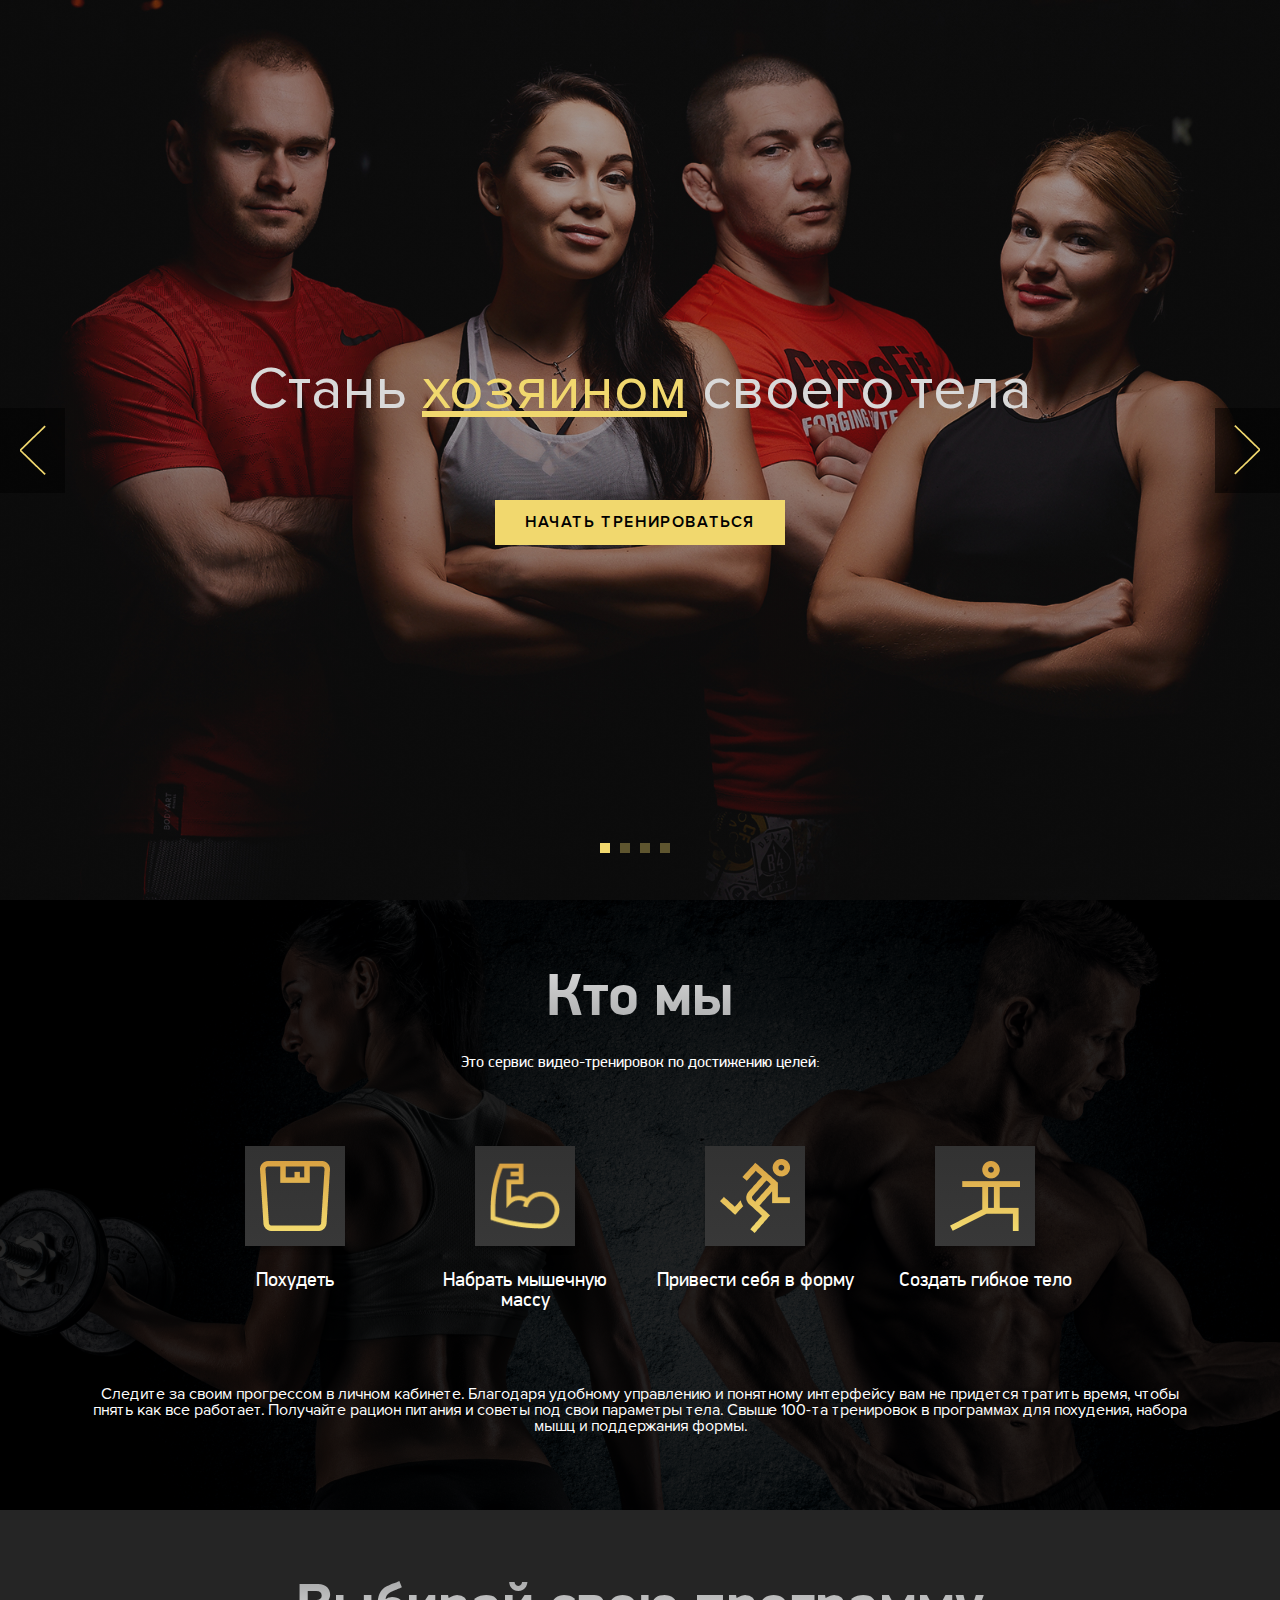
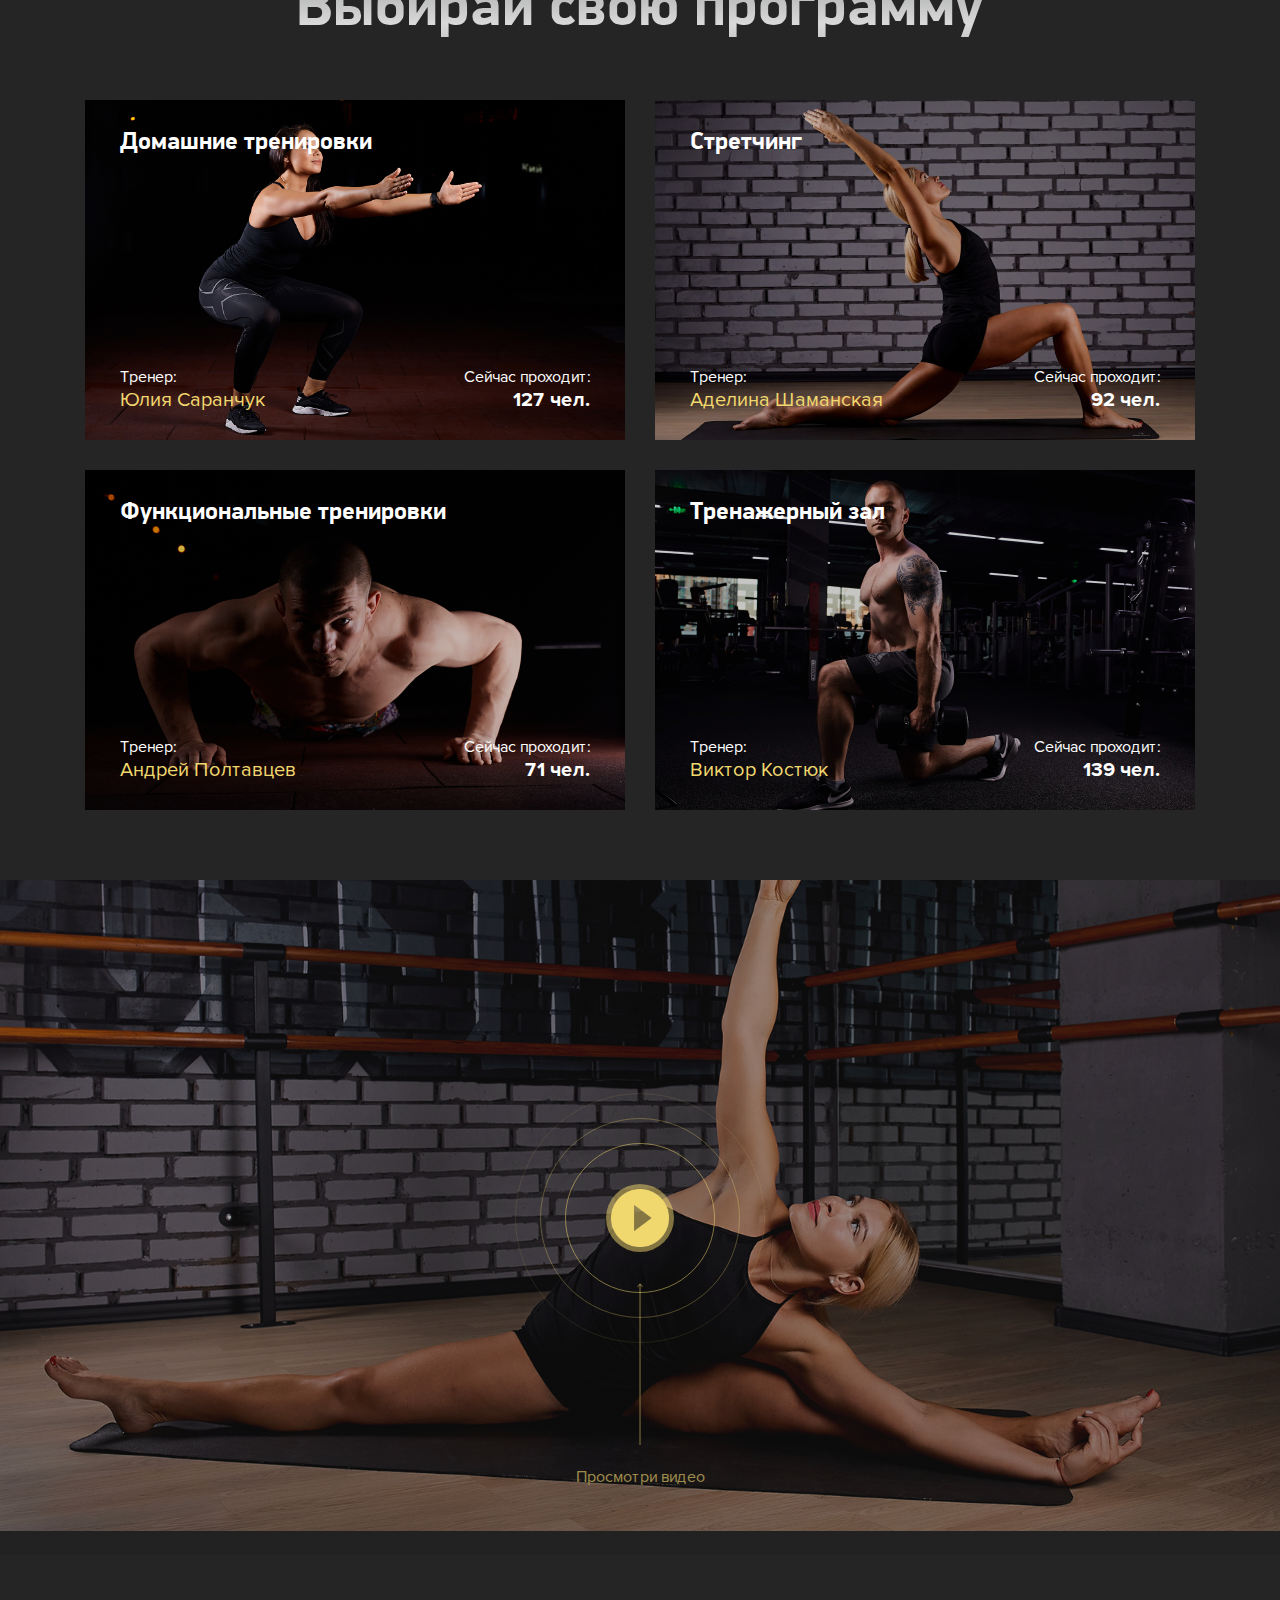
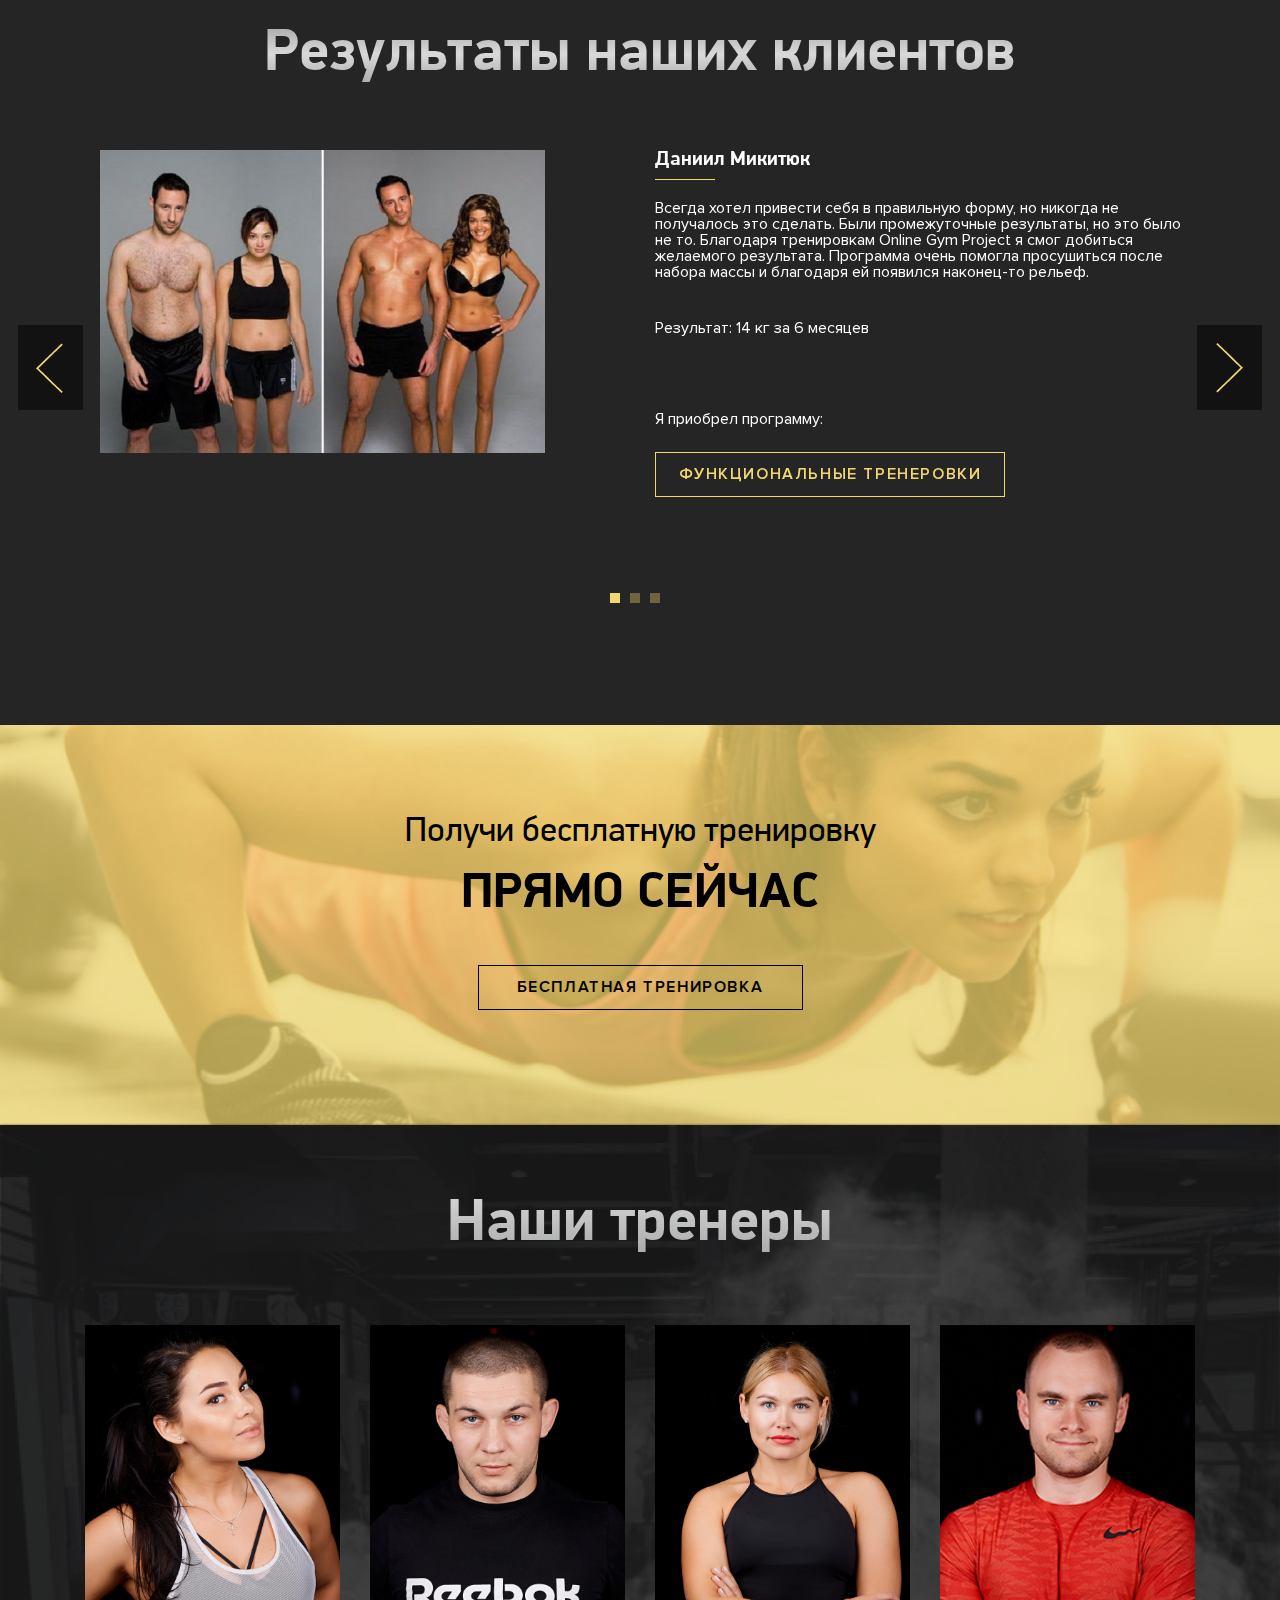
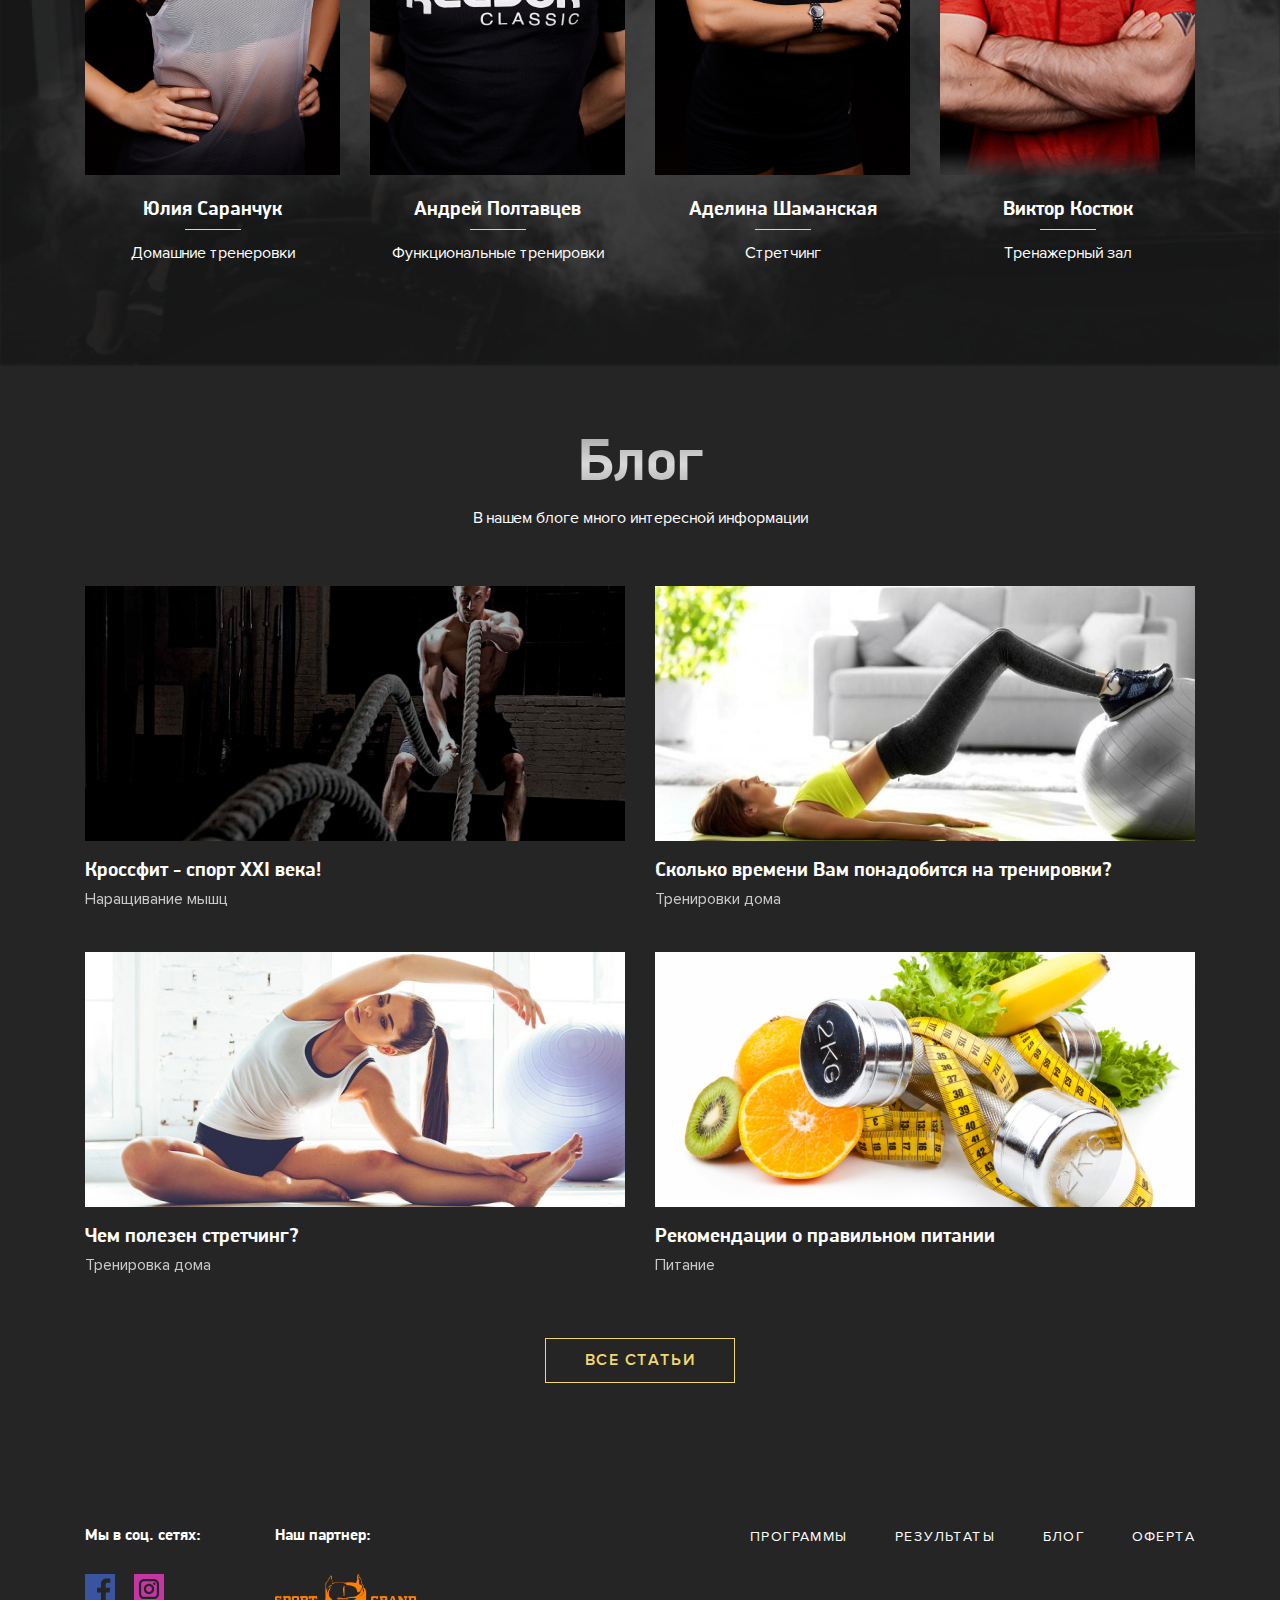
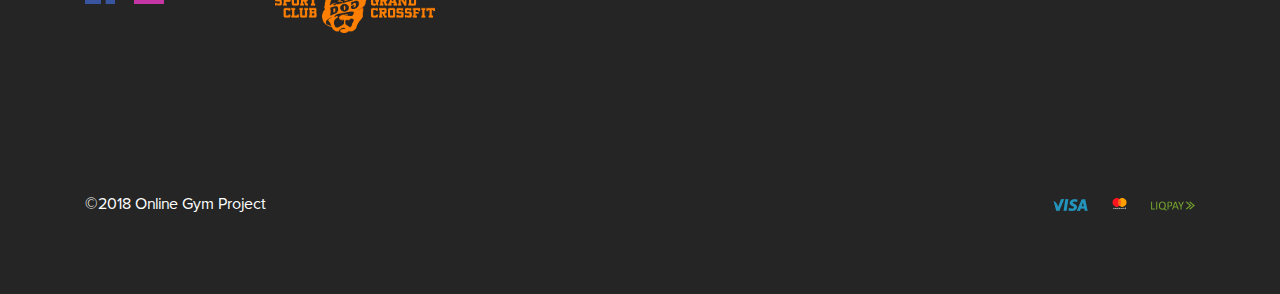
==== commit b918a560: "fix" ====
--- a/index.html
+++ b/index.html
@@ -753,10 +753,10 @@
                         </div>
                         <div class="social_links">
                             <a href="">
-                                <img src="assets/img/new/facebook.png" alt="">
+                                <img src="assets/img/icon/1facebook.svg" alt="">
                             </a>
                             <a href="">
-                                <img src="assets/img/new/twitter.png" alt="">
+                                <img src="assets/img/icon/2instagram.svg" alt="">
                             </a>
                         </div>
                     </div>
--- a/assets/css/style.css
+++ b/assets/css/style.css
@@ -1297,6 +1297,7 @@
   background-repeat: no-repeat;
   background-size: cover;
   background-position: center;
+  overflow: hidden;
 }
 @media screen and (max-width: 750px) {
   .main_ad {
@@ -1430,6 +1431,7 @@
 @media screen and (max-width: 750px) {
   .main_trainer_block_image img {
     min-width: auto;
+    left: 0;
   }
 }
 .main_trainer_block_name {
@@ -2404,6 +2406,11 @@
   height: 65px;
   margin: 25px 30px 0 20px;
 }
+@media screen and (max-width: 750px) {
+  .article_comment_block_image {
+    display: none;
+  }
+}
 .article_comment_block_image img {
   height: 100%;
   min-width: 100%;
@@ -2413,6 +2420,12 @@
   padding-right: 30px;
   padding-bottom: 30px;
   width: auto;
+}
+@media screen and (max-width: 750px) {
+  .article_comment_block_text {
+    padding-left: 15px;
+    padding-right: 15px;
+  }
 }
 .article_comment_block_text_name {
   position: relative;
@@ -2448,6 +2461,11 @@
   right: 30px;
   font-size: 12px;
   color: rgba(255, 255, 255, 0.5);
+}
+@media screen and (max-width: 750px) {
+  .article_comment_block_date {
+    top: 10px;
+  }
 }
 .article_comment_form {
   display: block;
@@ -2584,7 +2602,7 @@
 /* POPUPS */
 .popup_log_out {
   position: fixed;
-  display: block;
+  display: none;
   width: 100%;
   height: 0;
   top: 0;
@@ -2594,6 +2612,7 @@
   opacity: 0;
 }
 .popup_log_out_active {
+  display: block;
   height: 100vh;
 }
 .popup_log_out:before {
@@ -2913,7 +2932,7 @@
 }
 .popup_sign_in {
   position: fixed;
-  display: block;
+  display: none;
   width: 100%;
   height: 0;
   top: 0;
@@ -2923,6 +2942,7 @@
   opacity: 0;
 }
 .popup_sign_in_active {
+  display: block;
   height: 100vh;
 }
 .popup_sign_in:before {
@@ -3260,7 +3280,7 @@
 }
 .popup_share {
   position: fixed;
-  display: block;
+  display: none;
   width: 100%;
   height: 0;
   top: 0;
@@ -3270,6 +3290,7 @@
   opacity: 0;
 }
 .popup_share_active {
+  display: block;
   height: 100vh;
 }
 .popup_share:before {
@@ -3418,7 +3439,7 @@
 @media screen and (max-width: 768px) {
   .popup_nav_menu {
     position: fixed;
-    display: block;
+    display: none;
     width: 100%;
     height: 0;
     top: 95px;
@@ -3428,6 +3449,7 @@
     opacity: 0;
   }
   .popup_nav_menu_active {
+    display: block;
     height: calc(100vh - 95px);
     top: 95px;
     opacity: 1;
@@ -3726,6 +3748,12 @@
     margin-left: 10%;
   }
 }
+@media screen and (max-width: 350px) {
+  .stretching_main_buy_btn {
+    width: 100%;
+    margin-left: 0;
+  }
+}
 .stretching_main_buy_btn:hover {
   background-color: #F9D641;
   border: 1px solid #F9D641;
@@ -3758,6 +3786,12 @@
     margin-top: 25px;
   }
 }
+@media screen and (max-width: 350px) {
+  .stretching_main_share_btn {
+    width: 100%;
+    margin-left: 0;
+  }
+}
 .stretching_main_share_btn:hover {
   color: #000000;
   background: #F9D641;
@@ -3832,6 +3866,7 @@
 }
 @media screen and (max-width: 750px) {
   .stretching_training_info_image img {
+    display: inline-block;
     min-width: auto;
     min-height: auto;
     height: auto;
@@ -4347,6 +4382,12 @@
     margin-left: 10%;
   }
 }
+@media screen and (max-width: 350px) {
+  .gym_main_buy_btn {
+    width: 100%;
+    margin-left: 0;
+  }
+}
 .gym_main_buy_btn:hover {
   background-color: #F9D641;
   border: 1px solid #F9D641;
@@ -4379,6 +4420,12 @@
     margin-top: 25px;
   }
 }
+@media screen and (max-width: 350px) {
+  .gym_main_share_btn {
+    width: 100%;
+    margin-left: 0;
+  }
+}
 .gym_main_share_btn:hover {
   color: #000000;
   background: #F9D641;
@@ -4594,9 +4641,22 @@
     overflow: hidden;
   }
 }
+@media screen and (max-width: 420px) {
+  .gym_trainer_image {
+    text-align: center;
+    display: flex;
+    justify-content: center;
+  }
+}
 .gym_trainer_image img {
   height: 100%;
   min-width: 100%;
+}
+@media screen and (max-width: 420px) {
+  .gym_trainer_image img {
+    display: inline-block;
+    min-width: auto;
+  }
 }
 .gym_trainer_name_block {
   display: flex;
@@ -4765,6 +4825,12 @@
   .crossfyt_main_buy_btn {
     width: 80%;
     margin-left: 10%;
+  }
+}
+@media screen and (max-width: 350px) {
+  .crossfyt_main_buy_btn {
+    width: 100%;
+    margin-left: 0;
   }
 }
 .crossfyt_main_buy_btn:hover {
@@ -4799,6 +4865,12 @@
     margin-top: 25px;
   }
 }
+@media screen and (max-width: 350px) {
+  .crossfyt_main_share_btn {
+    width: 100%;
+    margin-left: 0;
+  }
+}
 .crossfyt_main_share_btn:hover {
   color: #000000;
   background: #F9D641;
@@ -4990,9 +5062,22 @@
     overflow: hidden;
   }
 }
+@media screen and (max-width: 420px) {
+  .crossfyt_trainer_image {
+    text-align: center;
+    display: flex;
+    justify-content: center;
+  }
+}
 .crossfyt_trainer_image img {
   height: 100%;
   min-width: 100%;
+}
+@media screen and (max-width: 420px) {
+  .crossfyt_trainer_image img {
+    display: inline-block;
+    min-width: auto;
+  }
 }
 .crossfyt_trainer_name_block {
   display: flex;
@@ -5063,6 +5148,7 @@
   font-family: 'PFDinDisplayPro', sans-serif;
   font-weight: 600;
   text-align: center;
+  padding-bottom: 30px;
 }
 @media screen and (max-width: 768px) {
   .program_second_header {
@@ -5288,6 +5374,11 @@
 @media screen and (max-width: 750px) {
   .program_first_price_block {
     margin-top: 50px;
+  }
+}
+@media screen and (max-width: 420px) {
+  .program_first_price_block form {
+    width: 100%;
   }
 }
 .program_first_price_block_text {
@@ -5582,6 +5673,12 @@
   .home_block_buy_btn {
     width: 80%;
     margin-left: 10%;
+  }
+}
+@media screen and (max-width: 350px) {
+  .home_block_buy_btn {
+    width: 100%;
+    margin-left: 0;
   }
 }
 .home_block_buy_btn:hover {
@@ -5616,6 +5713,12 @@
     margin-top: 25px;
   }
 }
+@media screen and (max-width: 350px) {
+  .home_block_share_btn {
+    width: 100%;
+    margin-left: 0;
+  }
+}
 .home_block_share_btn:hover {
   color: #000000;
   background: #F9D641;
@@ -5648,6 +5751,14 @@
 @media screen and (max-width: 750px) {
   .home_info_image img {
     height: 100%;
+  }
+}
+@media screen and (max-width: 420px) {
+  .home_info_image img {
+    height: auto;
+    width: 100%;
+    min-width: auto;
+    min-height: auto;
   }
 }
 .home_info_content {
@@ -5700,6 +5811,11 @@
     font-size: 150px;
   }
 }
+@media screen and (max-width: 750px) {
+  .home_info_content_where {
+    font-size: 100px;
+  }
+}
 .home_info_text {
   font-family: 'ProximaNova', sans-serif;
   font-weight: 400;
@@ -5793,9 +5909,22 @@
     overflow: hidden;
   }
 }
+@media screen and (max-width: 420px) {
+  .home_trainer_image {
+    text-align: center;
+    display: flex;
+    justify-content: center;
+  }
+}
 .home_trainer_image img {
   height: 100%;
   min-width: 100%;
+}
+@media screen and (max-width: 420px) {
+  .home_trainer_image img {
+    min-width: auto;
+    display: inline-block;
+  }
 }
 .home_trainer_name_block {
   display: flex;
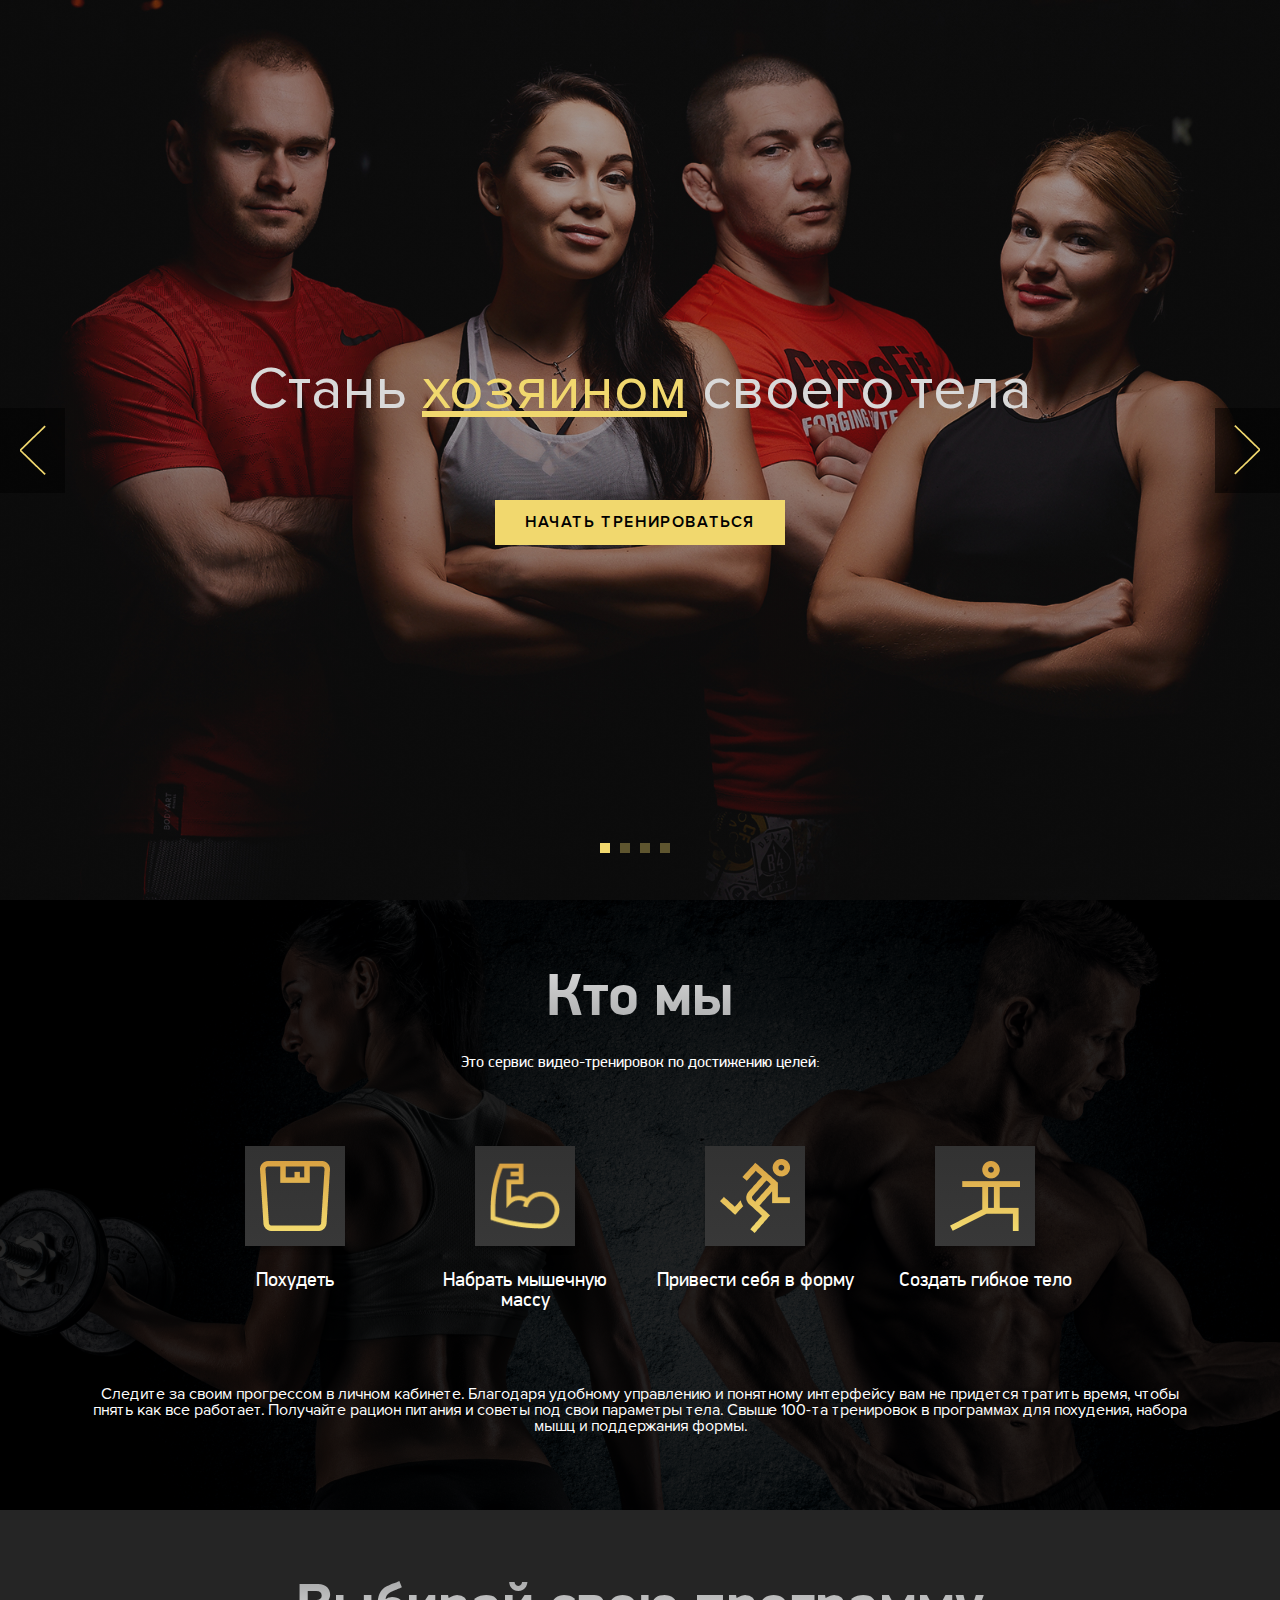
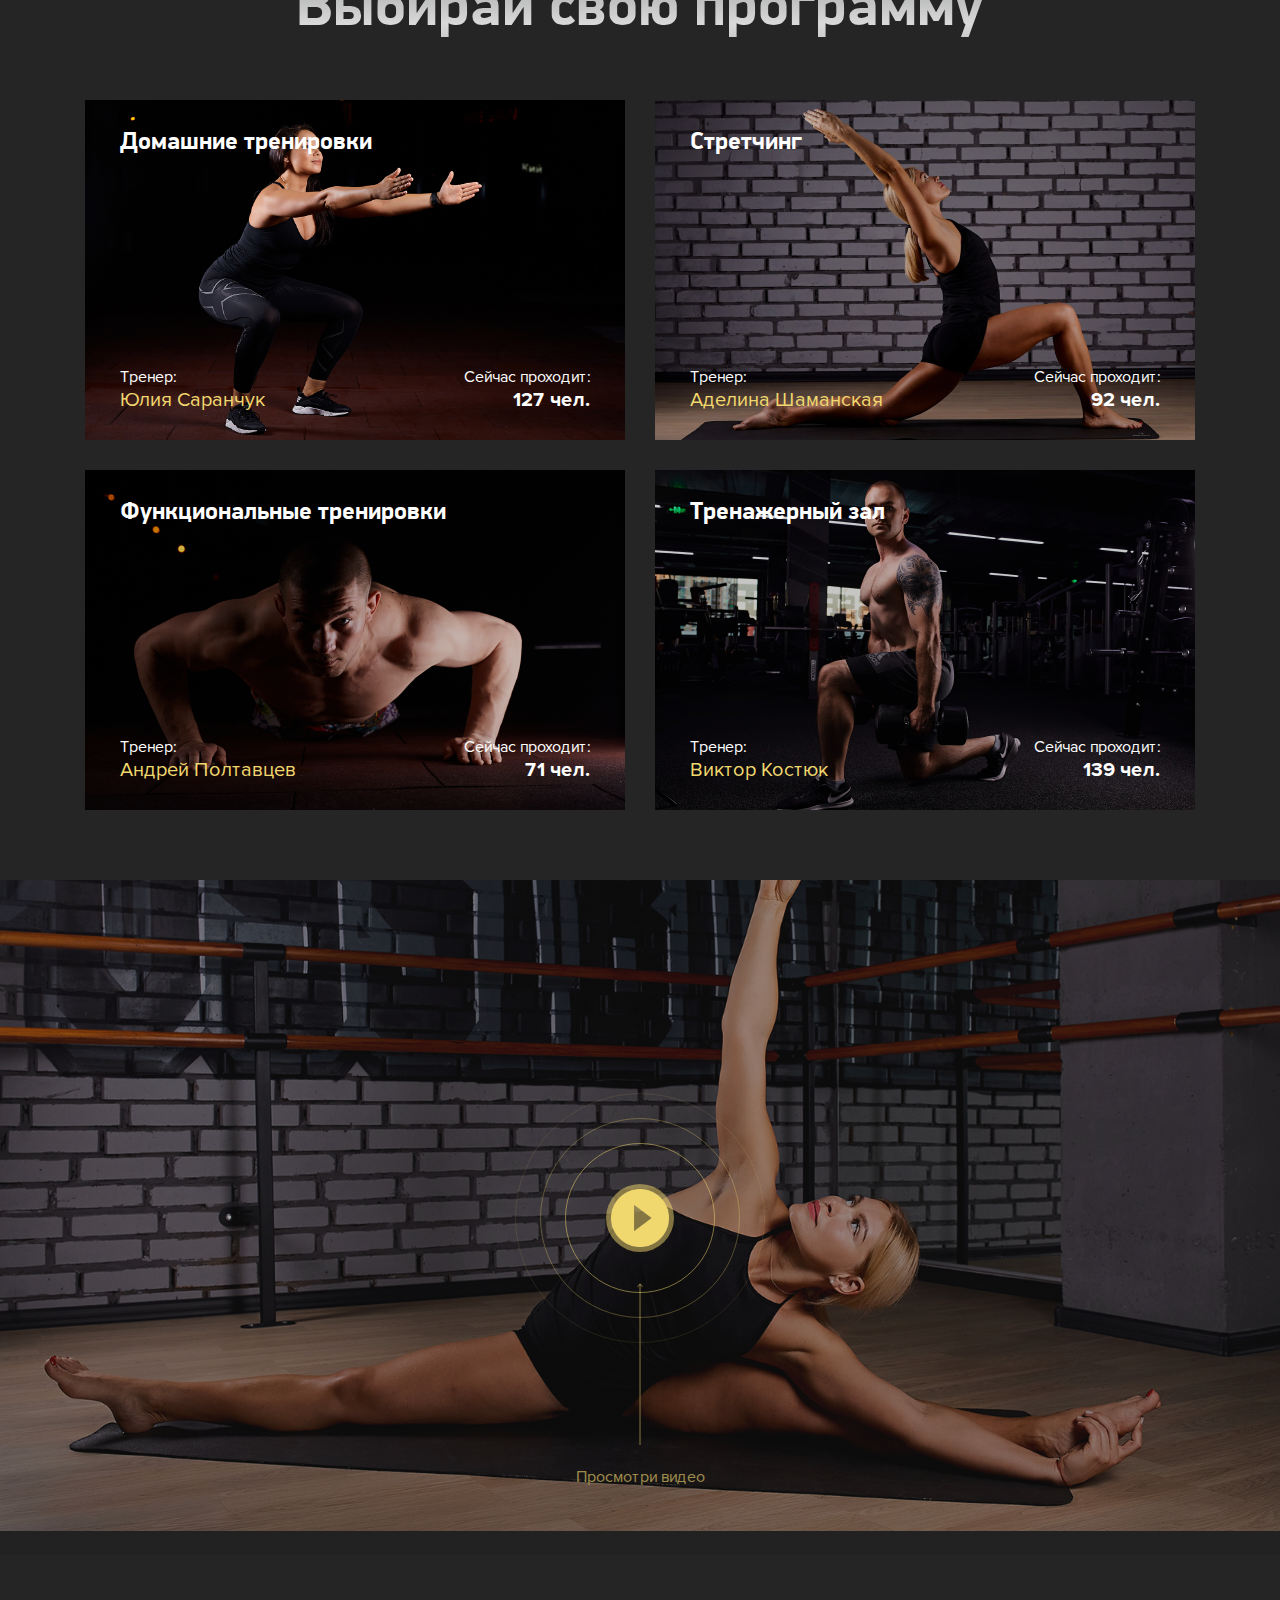
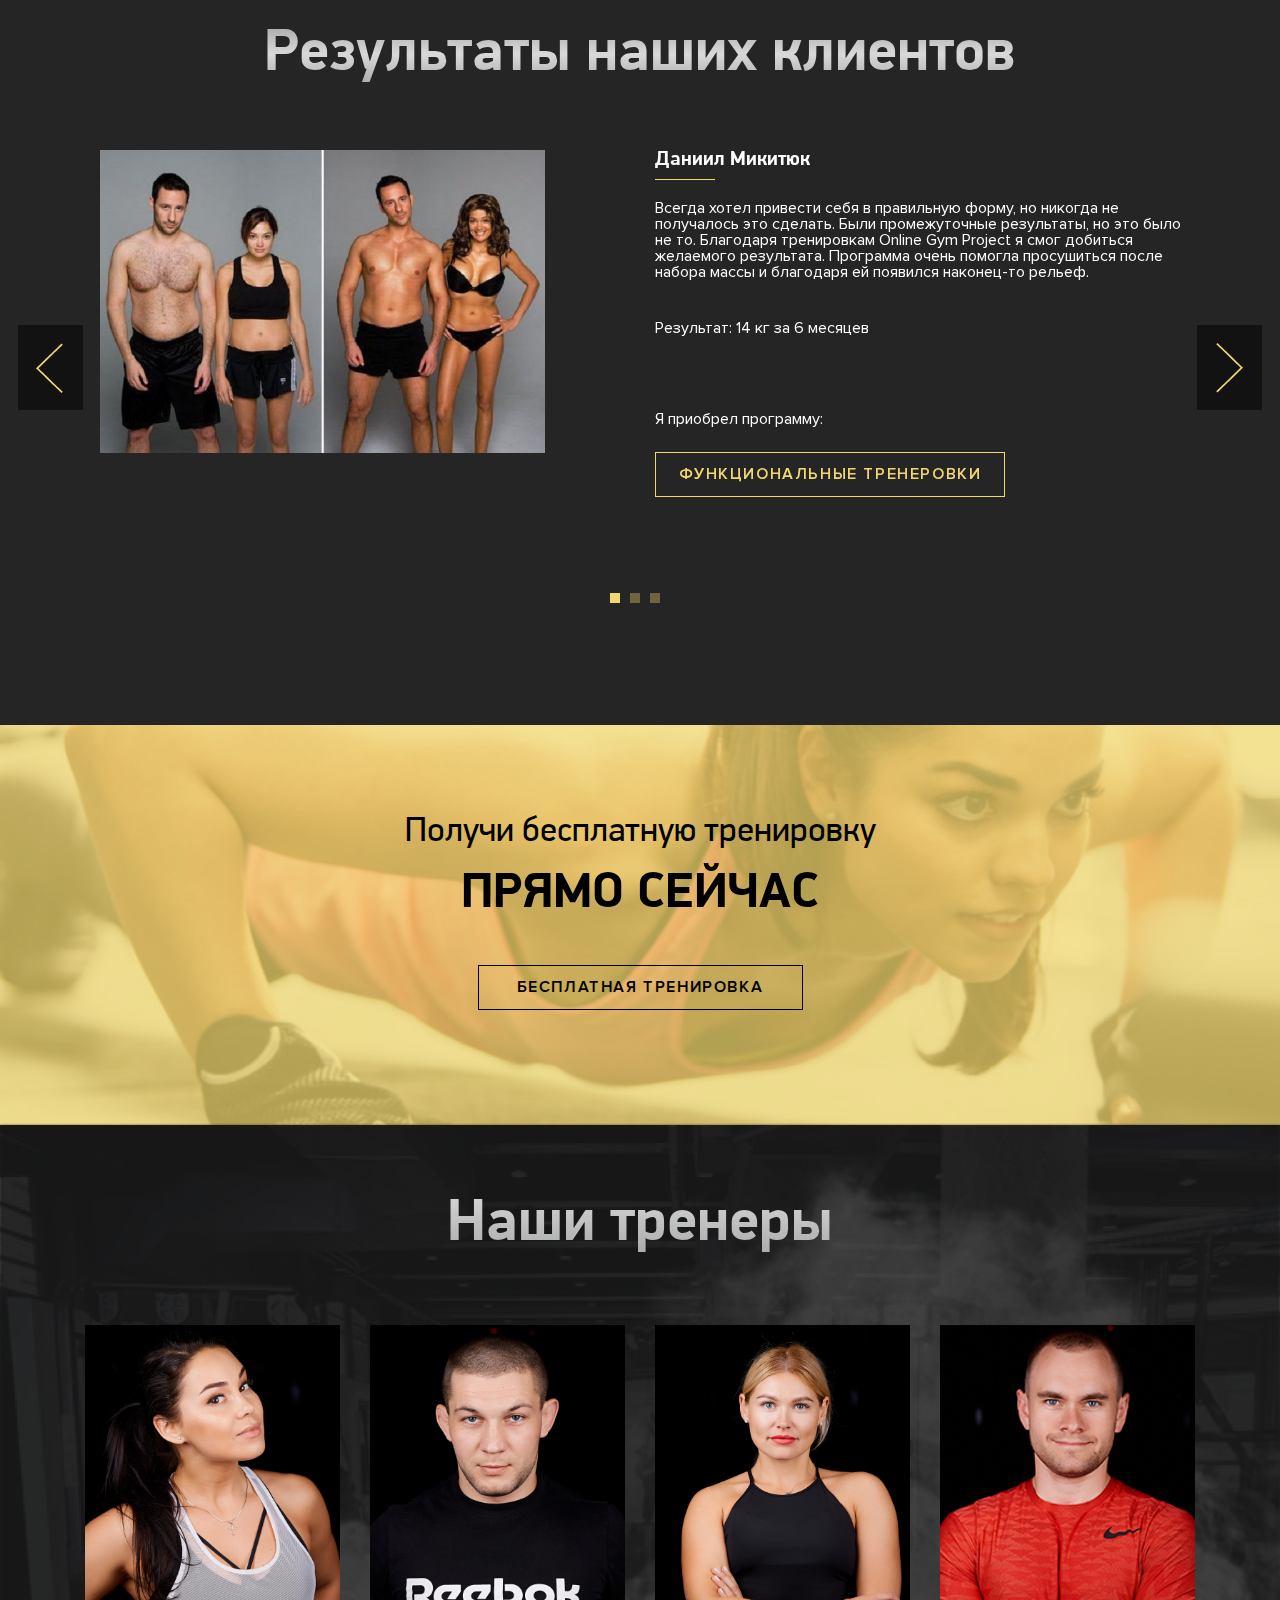
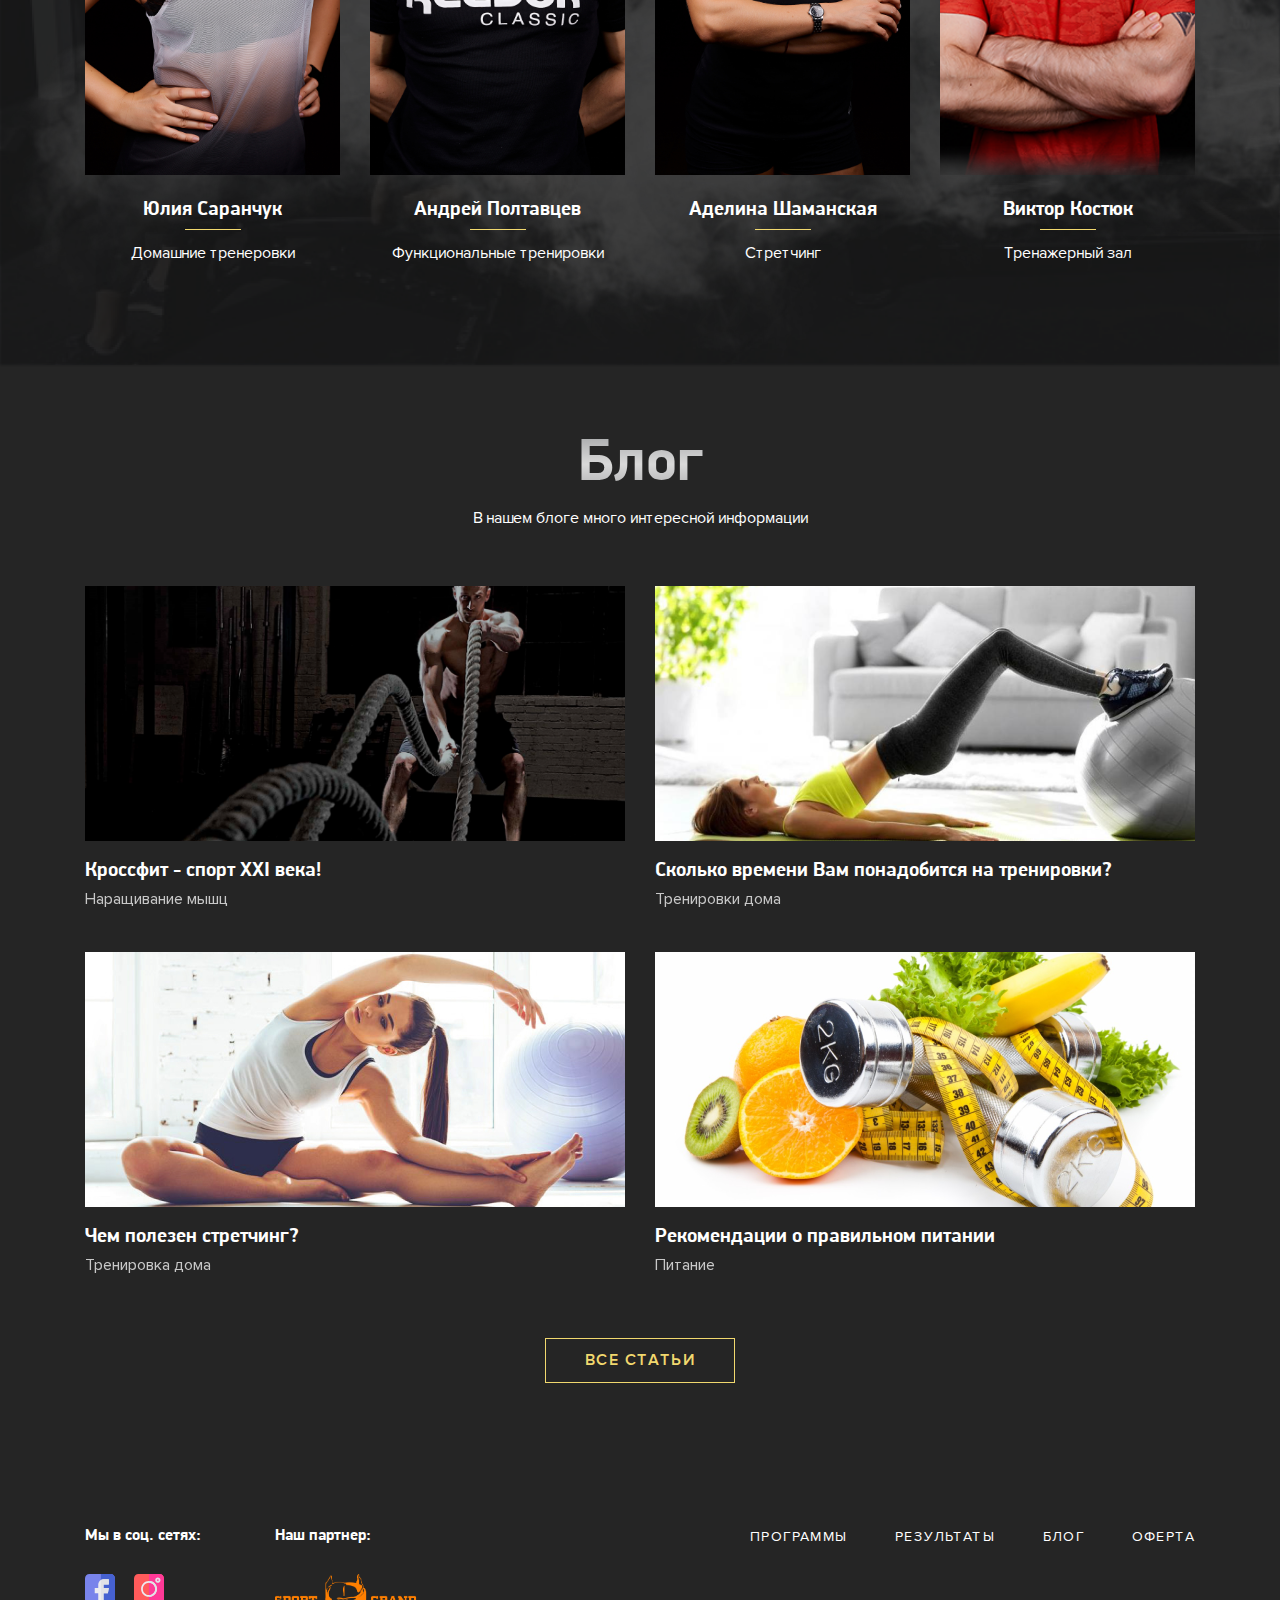
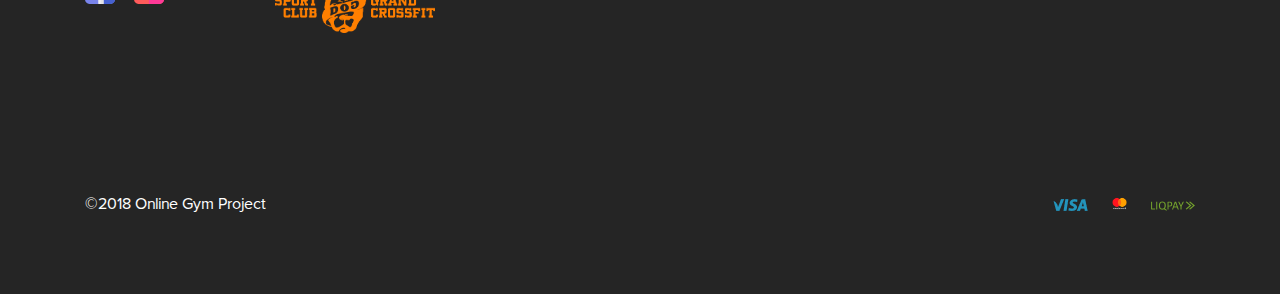
==== commit 0d4978c3: "fix" ====
--- a/index.html
+++ b/index.html
@@ -247,7 +247,7 @@
     <section class="main_video">
         <div class="main_video_popup_video">
             <div class="main_video_popup_video_wrapper">
-                <iframe width="100%" height="100%" src="https://www.youtube.com/embed/DELz4lRiVS8" frameborder="0" allow="accelerometer; autoplay; encrypted-media; gyroscope; picture-in-picture" allowfullscreen></iframe>
+                <iframe width="100%" height="100%" src="https://www.youtube.com/embed/DELz4lRiVS8?enablejsapi=1" frameborder="0" allow="accelerometer; autoplay; encrypted-media; gyroscope; picture-in-picture" allowfullscreen></iframe>
                 <div class="close_main_video">
                     <img src="assets/img/new/close-yellow.png" alt="">
                     <div class="close_main_video_text">
@@ -753,10 +753,10 @@
                         </div>
                         <div class="social_links">
                             <a href="">
-                                <img src="assets/img/icon/1facebook.svg" alt="">
+                                <img src="assets/img/icon/facebook.svg" alt="">
                             </a>
                             <a href="">
-                                <img src="assets/img/icon/2instagram.svg" alt="">
+                                <img src="assets/img/icon/instagram.svg" alt="">
                             </a>
                         </div>
                     </div>
--- a/assets/css/style.css
+++ b/assets/css/style.css
@@ -3854,6 +3854,11 @@
     height: 250px;
   }
 }
+@media screen and (max-width: 420px) {
+  .stretching_training_info_image {
+    height: auto;
+  }
+}
 .stretching_training_info_image img {
   width: 100%;
 }
@@ -5744,6 +5749,11 @@
     height: 300px;
   }
 }
+@media screen and (max-width: 420px) {
+  .home_info_image {
+    height: auto;
+  }
+}
 .home_info_image img {
   min-width: 100%;
   min-height: 100%;
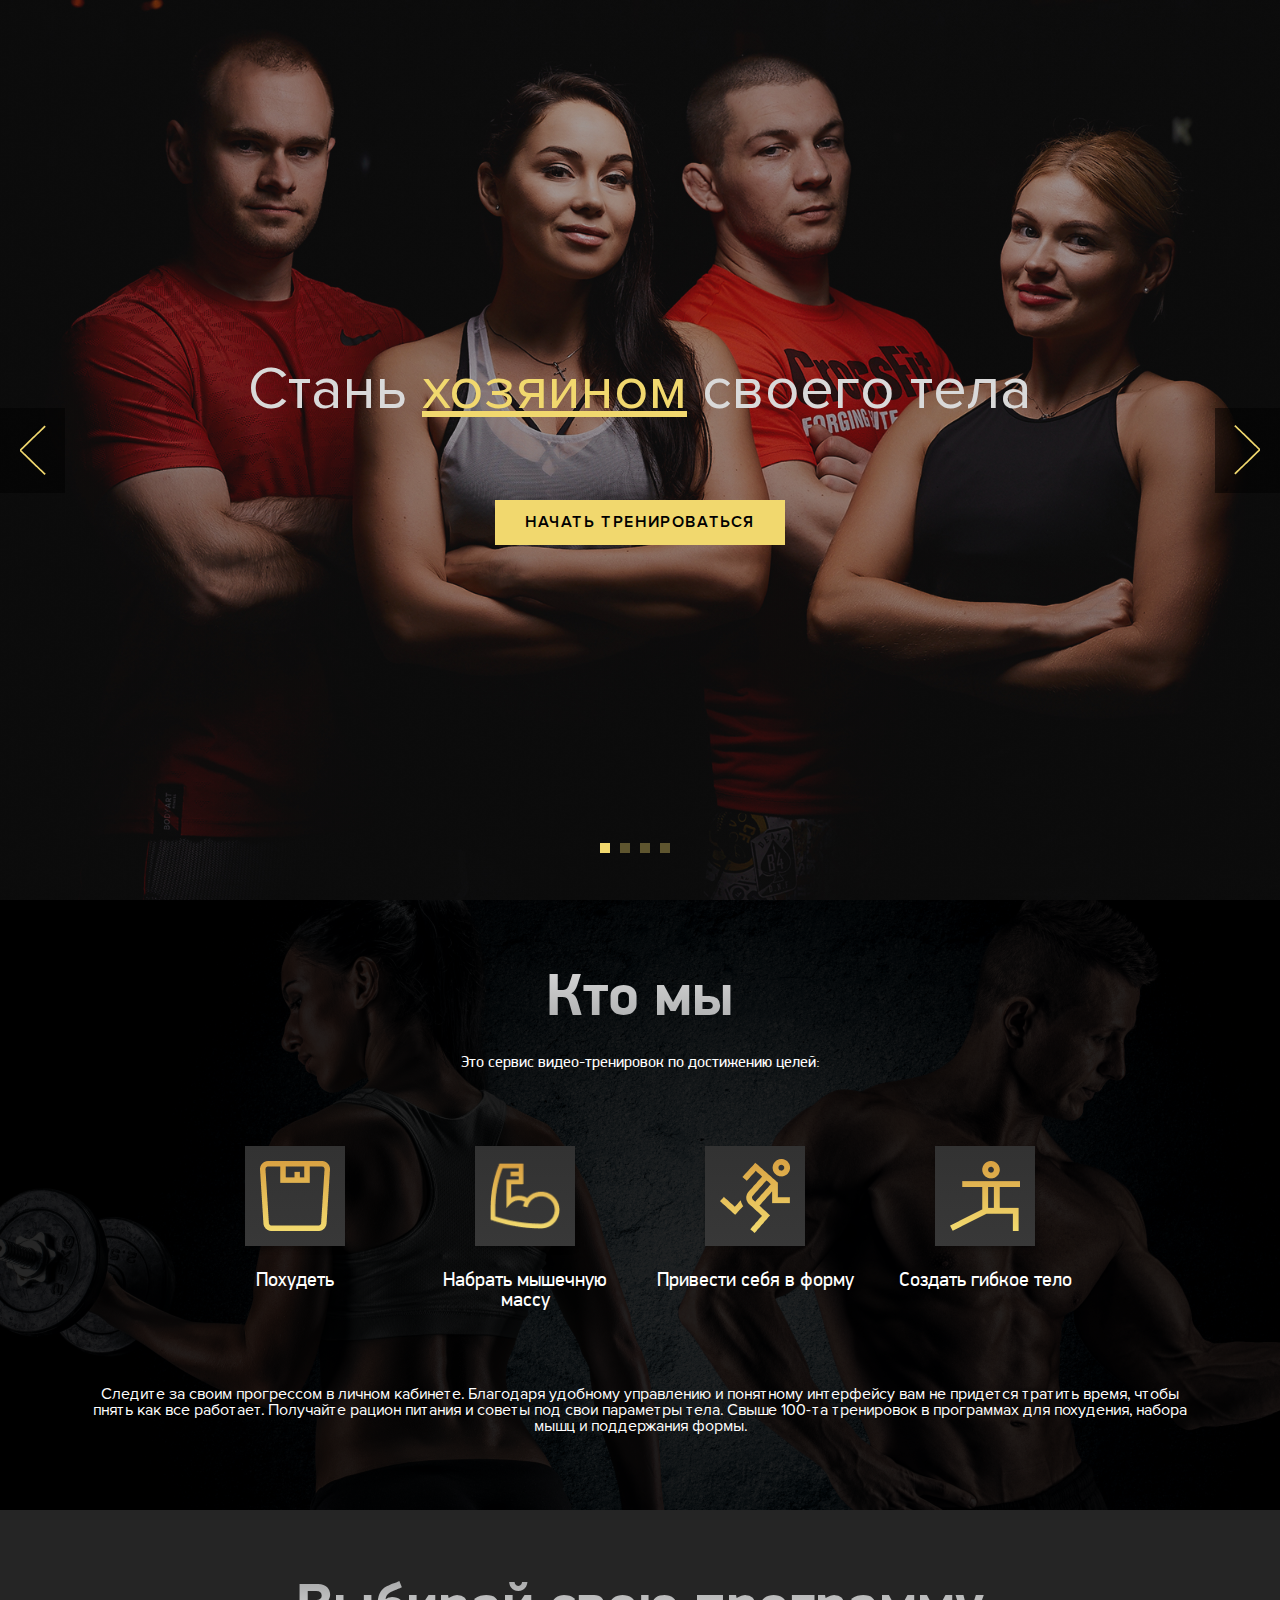
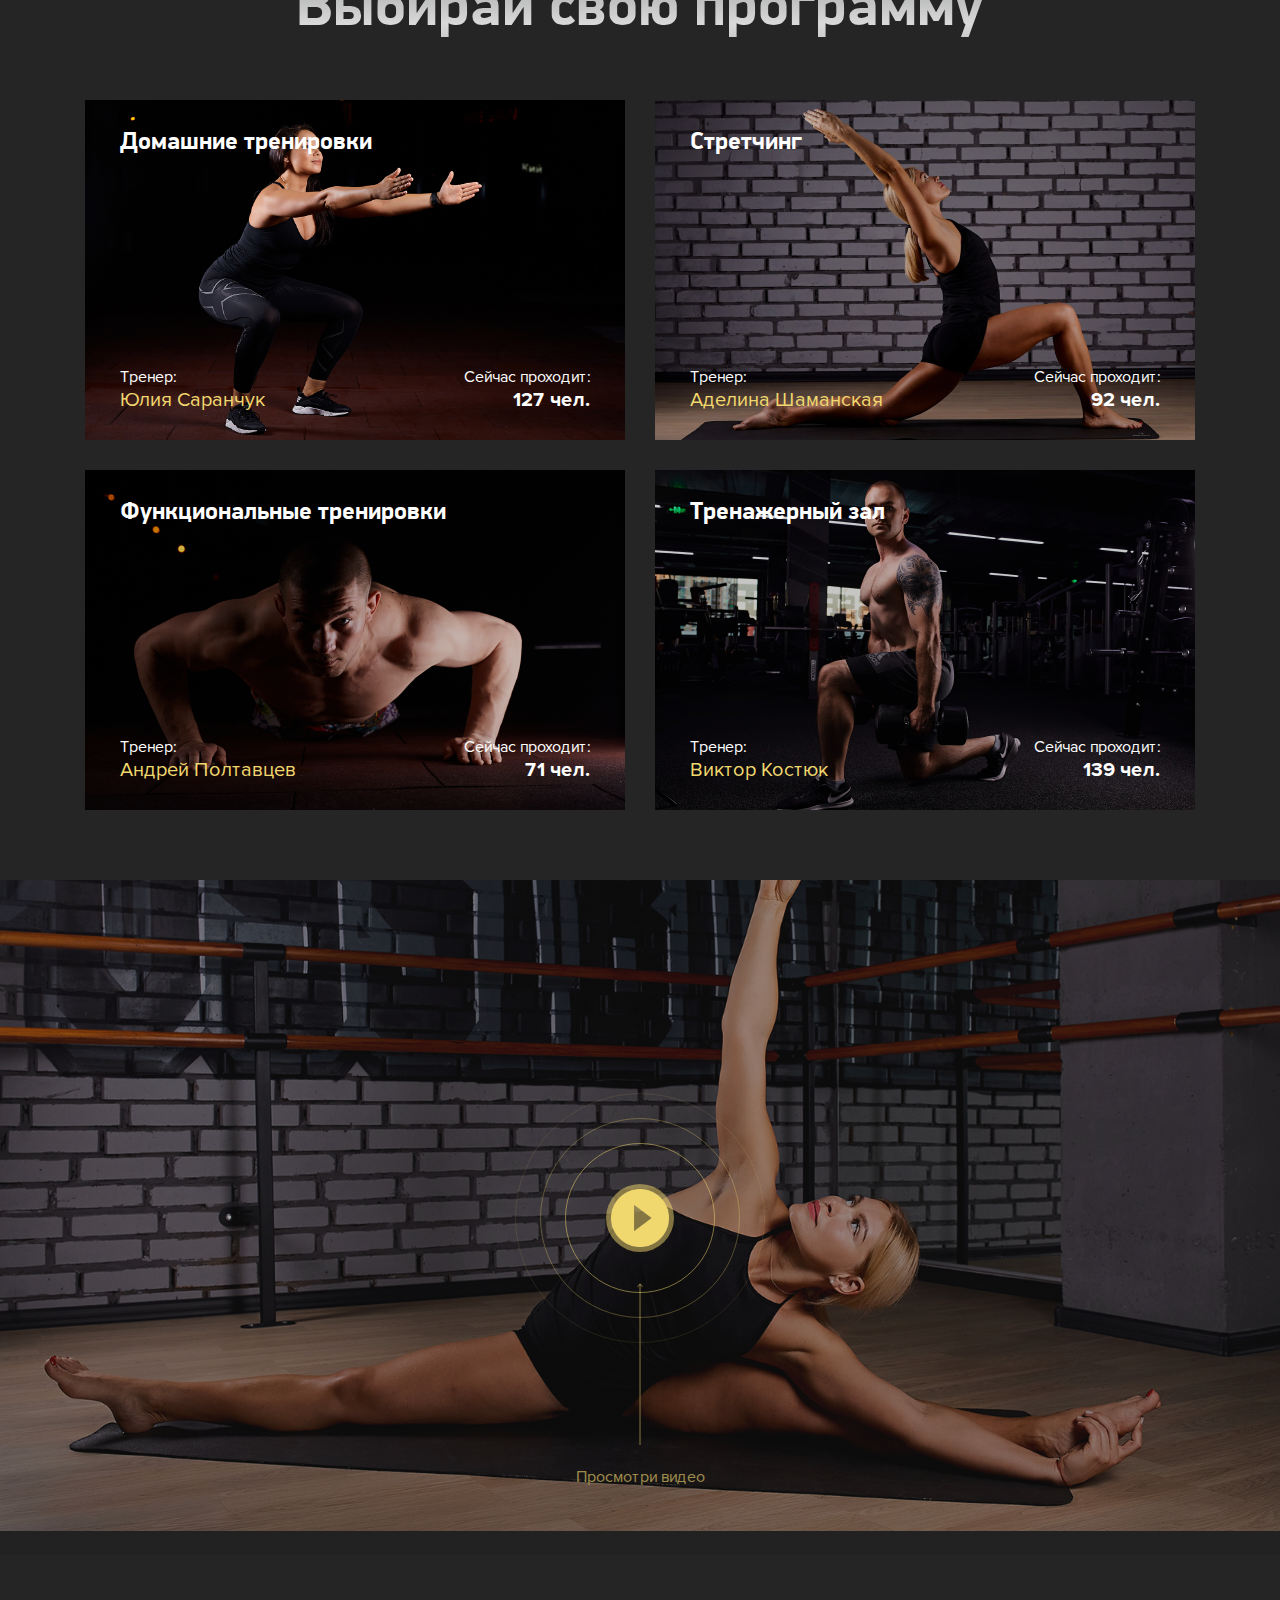
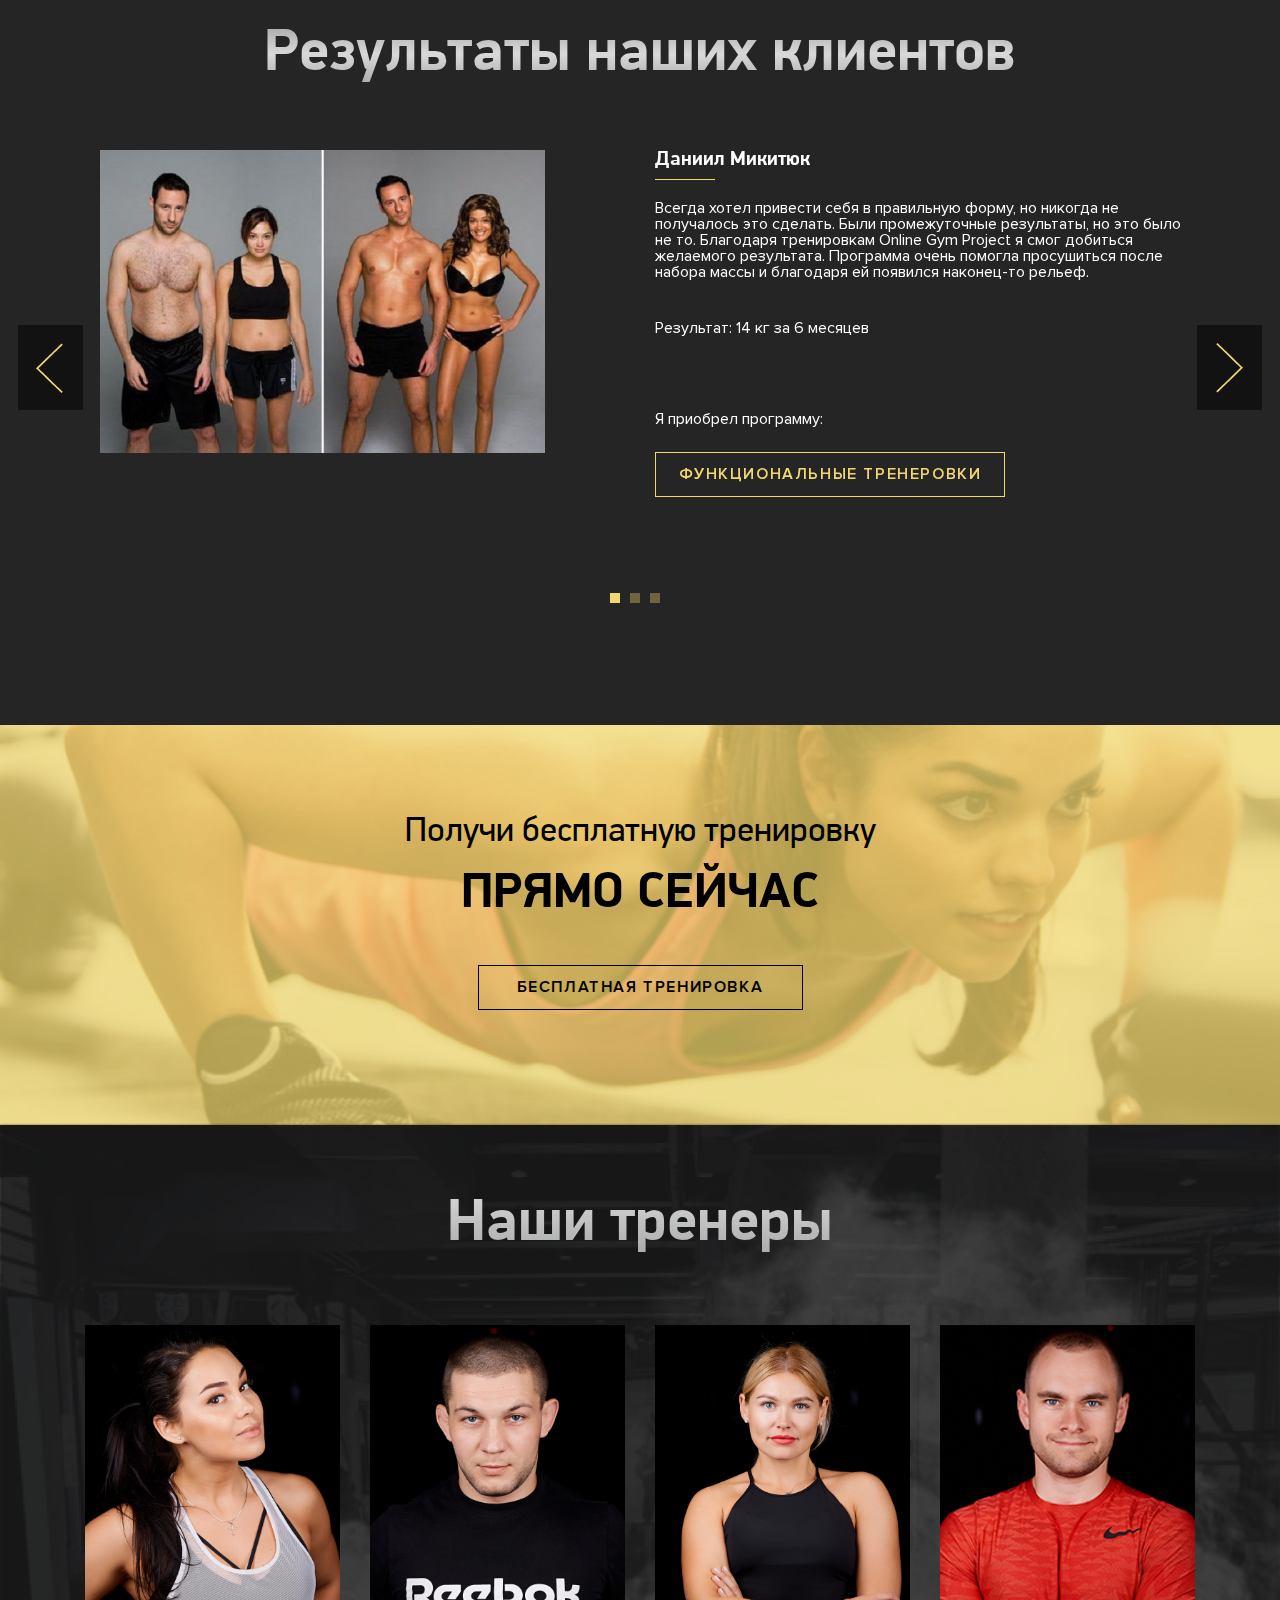
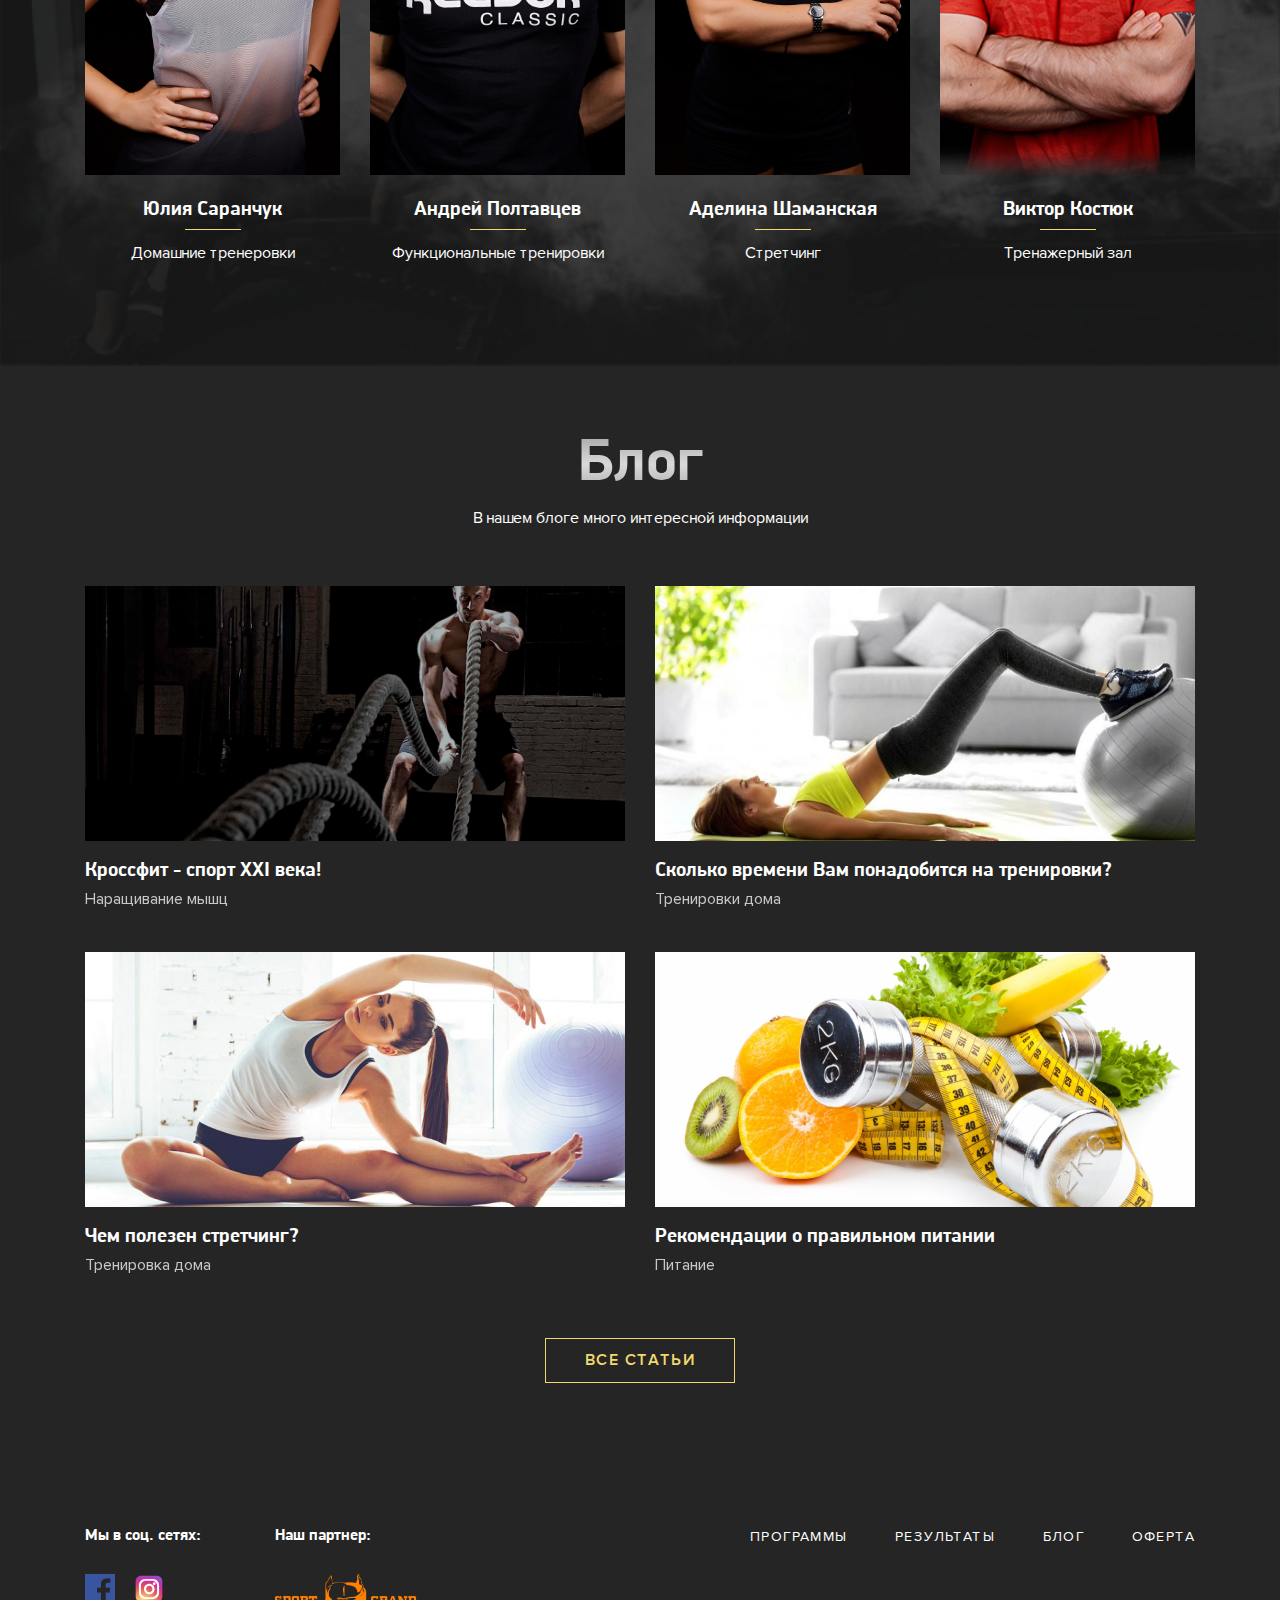
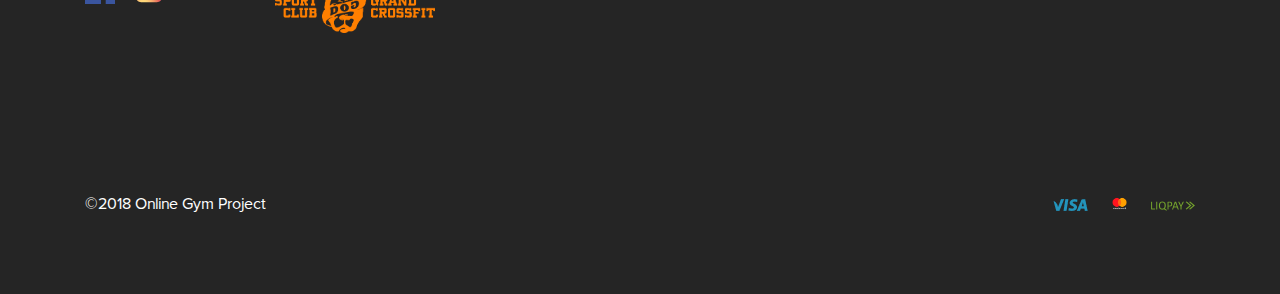
==== commit ff2c5bea: "fix3" ====
--- a/index.html
+++ b/index.html
@@ -753,10 +753,10 @@
                         </div>
                         <div class="social_links">
                             <a href="">
-                                <img src="assets/img/icon/facebook.svg" alt="">
+                                <img src="assets/img/icon/3facebook.svg" alt="">
                             </a>
                             <a href="">
-                                <img src="assets/img/icon/instagram.svg" alt="">
+                                <img src="assets/img/icon/3instagram.svg" alt="">
                             </a>
                         </div>
                     </div>
--- a/assets/css/style.css
+++ b/assets/css/style.css
@@ -112,6 +112,7 @@
 }
 .main_wrapper {
   background-color: #252525;
+  overflow: hidden;
 }
 .main_wrapper .section_header {
   font-family: 'PFDinDisplayPro', sans-serif;
@@ -121,7 +122,7 @@
   -webkit-text-fill-color: transparent;
   font-size: 60px;
 }
-@media screen and (max-width: 768px) {
+@media screen and (max-width: 850px) {
   .main_wrapper .section_header {
     font-size: 40px;
   }
@@ -434,6 +435,11 @@
     background-position: 20% 50%;
   }
 }
+@media screen and (max-height: 420px) {
+  .main_slide {
+    background-position: 20% 0;
+  }
+}
 .main_slide_header {
   position: relative;
   font-size: 60px;
@@ -442,7 +448,7 @@
   z-index: 15;
   color: #D9D9D9;
 }
-@media screen and (max-width: 768px) {
+@media screen and (max-width: 850px) {
   .main_slide_header {
     font-size: 48px;
   }
@@ -477,6 +483,11 @@
   -o-transition: all 0.9s;
   transition: all 0.9s;
   z-index: 15;
+}
+@media screen and (max-height: 850px) {
+  .main_slide_btn {
+    margin-top: 40px;
+  }
 }
 .main_slide_btn:hover {
   background-color: #F9D641;
@@ -549,6 +560,11 @@
   flex-direction: row;
   justify-content: center;
 }
+@media screen and (max-width: 850px) {
+  .main .slick-dots {
+    bottom: 5vh;
+  }
+}
 .main .slick-dots .slick-active button {
   color: #F1D86E;
   background-color: #F1D86E;
@@ -689,17 +705,12 @@
   margin-top: 30px;
   overflow: hidden;
 }
-@media screen and (max-width: 768px) {
+@media screen and (max-width: 850px) {
   .program_wrapper {
     height: 30vh;
     min-height: 240px;
     display: flex;
     justify-content: center;
-  }
-}
-@media screen and (max-width: 576px) {
-  .program_wrapper {
-    height: 40vh;
   }
 }
 .program_wrapper:after {
@@ -727,7 +738,17 @@
   min-width: 100%;
   height: 100%;
 }
-@media screen and (max-width: 768px) {
+@media screen and (max-width: 780px) {
+  .program_wrapper img {
+    height: auto;
+    width: 100%;
+    right: auto;
+    bottom: auto;
+    top: 0;
+    left: 0;
+  }
+}
+@media screen and (max-width: 420px) {
   .program_wrapper img {
     position: inherit;
     min-width: auto;
@@ -740,6 +761,16 @@
   height: auto;
   bottom: 30px;
   left: 35px;
+}
+@media screen and (max-width: 740px) {
+  .program_wrapper .top_text_block {
+    bottom: 0;
+  }
+}
+@media screen and (max-width: 820px) {
+  .program_wrapper .top_text_block {
+    left: 15px;
+  }
 }
 .program_wrapper .top_text_block .top_text {
   font-size: 16px;
@@ -759,6 +790,16 @@
   bottom: 30px;
   right: 35px;
   text-align: right;
+}
+@media screen and (max-width: 740px) {
+  .program_wrapper .bottom_text_block {
+    bottom: 0;
+  }
+}
+@media screen and (max-width: 820px) {
+  .program_wrapper .bottom_text_block {
+    right: 15px;
+  }
 }
 .program_wrapper .bottom_text_block .bottom_text {
   font-size: 16px;
@@ -793,7 +834,7 @@
   background-size: cover;
   overflow: hidden;
 }
-@media screen and (max-width: 768px) {
+@media screen and (max-width: 780px) {
   .main_video {
     height: 40vh;
     min-height: 445px;
@@ -831,12 +872,23 @@
     top: -30%;
   }
 }
-@media screen and (max-width: 750px) {
+@media screen and (max-width: 780px) {
+  .main_video_viewer img {
+    bottom: 0;
+    top: auto;
+  }
+}
+@media screen and (max-width: 420px) {
+  .main_video_viewer img {
+    bottom: -20%;
+  }
+}
+@media screen and (max-width: 380px) {
   .main_video_viewer img {
     width: auto;
     height: 100%;
     top: 0;
-    left: -5%;
+    left: 0;
   }
 }
 .main_video_wrapper {
@@ -957,7 +1009,7 @@
   bottom: 70px;
   left: calc(50% - 100px);
 }
-@media screen and (max-width: 768px) {
+@media screen and (max-width: 780px) {
   .main_video_text_block {
     height: 25%;
   }
@@ -1061,6 +1113,11 @@
 .hit_foto_title {
   font-size: 60px;
   text-align: center;
+}
+@media screen and (max-width: 850px) {
+  .hit_foto_title {
+    font-size: 40px;
+  }
 }
 .hit_foto_slider_wrapper {
   position: relative;
@@ -1163,7 +1220,7 @@
   font-family: 'ProximaNova', sans-serif;
   font-weight: 500;
 }
-@media screen and (max-width: 768px) {
+@media screen and (max-width: 850px) {
   .hit_foto_slide_program_btn {
     width: 300px;
     font-size: 14px;
@@ -1365,7 +1422,7 @@
   background-repeat: no-repeat;
   background-size: cover;
 }
-@media screen and (max-width: 768px) {
+@media screen and (max-width: 780px) {
   .main_trainer {
     height: 50vh;
     min-height: 660px;
@@ -1408,7 +1465,7 @@
   height: 450px;
   overflow: hidden;
 }
-@media screen and (max-width: 768px) {
+@media screen and (max-width: 780px) {
   .main_trainer_block_image {
     height: 265px;
   }
@@ -1427,6 +1484,11 @@
   left: -10%;
   min-width: 100%;
   height: 100%;
+}
+@media screen and (max-width: 850px) {
+  .main_trainer_block_image img {
+    left: -45%;
+  }
 }
 @media screen and (max-width: 750px) {
   .main_trainer_block_image img {
@@ -1506,7 +1568,7 @@
   width: auto;
   height: 255px;
 }
-@media screen and (max-width: 768px) {
+@media screen and (max-width: 780px) {
   .blog_block_image {
     height: 190px;
   }
@@ -1644,7 +1706,7 @@
   justify-content: space-between;
   padding-top: 75px;
 }
-@media screen and (max-width: 768px) {
+@media screen and (max-width: 780px) {
   footer .link_menu_wrapper .link_menu {
     -webkit-flex-direction: column;
     -moz-flex-direction: column;
@@ -1659,7 +1721,7 @@
     align-items: center;
   }
 }
-@media screen and (max-width: 768px) {
+@media screen and (max-width: 780px) {
   footer .link_menu_wrapper .link_menu li {
     margin-bottom: 30px;
   }
@@ -1759,7 +1821,7 @@
     left: 8%;
   }
 }
-@media screen and (max-width: 768px) {
+@media screen and (max-width: 780px) {
   .oferta_text .oferta_list {
     display: none;
   }
@@ -1792,7 +1854,7 @@
   display: inline-block;
   position: relative;
 }
-@media screen and (max-width: 768px) {
+@media screen and (max-width: 780px) {
   .oferta_text_title {
     padding-top: 35px;
     cursor: pointer;
@@ -1807,7 +1869,7 @@
     width: 85%;
   }
 }
-@media screen and (max-width: 768px) {
+@media screen and (max-width: 780px) {
   .oferta_text_title:after {
     content: url(../img/new/arrow-down.png);
     display: inline-block;
@@ -1821,7 +1883,7 @@
     transition: all 0.6s;
   }
 }
-@media screen and (max-width: 768px) {
+@media screen and (max-width: 780px) {
   .oferta_text_wrapper {
     height: 0;
     overflow: hidden;
@@ -1855,7 +1917,7 @@
   min-height: 405px;
   overflow: hidden;
 }
-@media screen and (max-width: 768px) {
+@media screen and (max-width: 780px) {
   .popular_slider_wrapper {
     height: 25vh;
     min-height: 330px;
@@ -1874,7 +1936,7 @@
   min-height: 405px;
   height: 40vh;
 }
-@media screen and (max-width: 768px) {
+@media screen and (max-width: 780px) {
   .popular_slide {
     height: 25vh;
     min-height: 330px;
@@ -1906,9 +1968,9 @@
   min-width: 100%;
   min-height: 100%;
 }
-@media screen and (max-width: 768px) {
+@media screen and (max-width: 780px) {
   .popular_slide_img_block img {
-    max-height: 120%;
+    width: 100%;
   }
 }
 .popular_slide_text_block {
@@ -1920,7 +1982,7 @@
   left: 0;
   text-align: center;
 }
-@media screen and (max-width: 768px) {
+@media screen and (max-width: 780px) {
   .popular_slide_text_block {
     top: 35%;
   }
@@ -1934,7 +1996,7 @@
   font-weight: 600;
   color: #ffffff;
 }
-@media screen and (max-width: 768px) {
+@media screen and (max-width: 780px) {
   .popular_slide_header {
     font-size: 40px;
     margin-top: 0;
@@ -2165,7 +2227,7 @@
   min-height: 255px;
   overflow: hidden;
 }
-@media screen and (max-width: 768px) {
+@media screen and (max-width: 780px) {
   .blog_page_img_block {
     height: 15vh;
     min-height: 190px;
@@ -2198,7 +2260,7 @@
 .main_wrapper .article .container .other_article_tablet {
   display: none;
 }
-@media screen and (max-width: 768px) {
+@media screen and (max-width: 780px) {
   .main_wrapper .article .container .other_article_tablet {
     display: block;
   }
@@ -2219,7 +2281,7 @@
   width: 100%;
   height: 100%;
   top: 0;
-  left: 0;
+  right: 0;
 }
 .article_image .article_img:after {
   content: '';
@@ -2236,6 +2298,17 @@
   height: 100%;
   min-width: 100%;
 }
+@media screen and (max-width: 780px) {
+  .article_image .article_img img {
+    position: absolute;
+    right: 0;
+  }
+}
+@media screen and (max-width: 450px) {
+  .article_image .article_img img {
+    right: -30%;
+  }
+}
 .article_image_wrapper {
   position: relative;
   display: block;
@@ -2243,7 +2316,7 @@
   min-height: 555px;
   z-index: 20;
 }
-@media screen and (max-width: 768px) {
+@media screen and (max-width: 780px) {
   .article_image_wrapper {
     height: 30vh;
     min-height: 335px;
@@ -2254,7 +2327,7 @@
   padding-top: 55px;
   text-decoration: none;
 }
-@media screen and (max-width: 768px) {
+@media screen and (max-width: 780px) {
   .article_image_wrapper_back {
     padding-top: 35px;
   }
@@ -2284,7 +2357,7 @@
   left: 0;
   text-align: center;
 }
-@media screen and (max-width: 768px) {
+@media screen and (max-width: 780px) {
   .article_image_wrapper_text_block {
     top: 120px;
   }
@@ -2295,7 +2368,7 @@
   font-family: 'PFDinDisplayPro', sans-serif;
   font-weight: 600;
 }
-@media screen and (max-width: 768px) {
+@media screen and (max-width: 780px) {
   .article_image_wrapper_header {
     font-size: 40px;
   }
@@ -3436,22 +3509,21 @@
 .popup_nav_menu {
   display: none;
 }
-@media screen and (max-width: 768px) {
+@media screen and (max-width: 850px) {
   .popup_nav_menu {
     position: fixed;
     display: none;
     width: 100%;
     height: 0;
-    top: 95px;
+    top: 0;
     left: 0;
     background-color: #000000;
-    z-index: 200;
+    z-index: 199;
     opacity: 0;
   }
   .popup_nav_menu_active {
     display: block;
-    height: calc(100vh - 95px);
-    top: 95px;
+    height: 100vh;
     opacity: 1;
     transition: opacity 0.5s;
   }
@@ -3459,12 +3531,12 @@
     display: flex;
     flex-direction: column;
     align-items: center;
-    justify-content: center;
     width: 100%;
     height: 100%;
+    margin-top: 30vh;
   }
   .popup_nav_menu ul li {
-    margin-bottom: 60px;
+    margin-bottom: 5vh;
   }
   .popup_nav_menu ul li a {
     font-size: 30px;
@@ -3492,7 +3564,7 @@
     font-family: 'ProximaNova', sans-serif;
     font-weight: 500;
     cursor: pointer;
-    margin-top: 60px;
+    margin-top: 5vh;
   }
   .popup_nav_menu_log_cabinet:hover {
     color: #000000;
@@ -3665,7 +3737,7 @@
   background-size: cover;
   background-position: 0 70%;
 }
-@media screen and (max-width: 768px) {
+@media screen and (max-width: 780px) {
   .stretching_main {
     background-position: center;
   }
@@ -3692,7 +3764,7 @@
   text-align: center;
   z-index: 10;
 }
-@media screen and (max-width: 768px) {
+@media screen and (max-width: 850px) {
   .stretching_main_header {
     font-size: 40px;
   }
@@ -3716,7 +3788,12 @@
   margin-top: 90px;
   z-index: 10;
 }
-@media screen and (max-width: 750px) {
+@media screen and (max-width: 850px) {
+  .stretching_main_btn_wrapper {
+    margin-top: 5%;
+  }
+}
+@media screen and (max-width: 420px) {
   .stretching_main_btn_wrapper {
     flex-direction: column;
   }
@@ -3742,7 +3819,13 @@
   cursor: pointer;
   margin-right: 40px;
 }
-@media screen and (max-width: 750px) {
+@media screen and (max-width: 850px) {
+  .stretching_main_buy_btn {
+    width: 45%;
+    font-size: 14px;
+  }
+}
+@media screen and (max-width: 420px) {
   .stretching_main_buy_btn {
     width: 80%;
     margin-left: 10%;
@@ -3778,7 +3861,13 @@
   font-weight: 500;
   cursor: pointer;
 }
-@media screen and (max-width: 750px) {
+@media screen and (max-width: 850px) {
+  .stretching_main_share_btn {
+    width: 45%;
+    font-size: 14px;
+  }
+}
+@media screen and (max-width: 420px) {
   .stretching_main_share_btn {
     font-size: 14px;
     width: 80%;
@@ -3824,7 +3913,7 @@
     margin-top: 50px;
   }
 }
-@media screen and (max-width: 768px) {
+@media screen and (max-width: 780px) {
   .stretching_training_info:nth-child(2) .home_info_text {
     width: 43vw;
     margin-left: 45px;
@@ -3842,7 +3931,7 @@
   height: 100%;
   overflow: hidden;
 }
-@media screen and (max-width: 768px) {
+@media screen and (max-width: 780px) {
   .stretching_training_info_image {
     display: flex;
     justify-content: center;
@@ -3854,6 +3943,11 @@
     height: 250px;
   }
 }
+@media screen and (max-height: 420px) {
+  .stretching_training_info_image {
+    height: auto;
+  }
+}
 @media screen and (max-width: 420px) {
   .stretching_training_info_image {
     height: auto;
@@ -3862,7 +3956,7 @@
 .stretching_training_info_image img {
   width: 100%;
 }
-@media screen and (max-width: 768px) {
+@media screen and (max-width: 780px) {
   .stretching_training_info_image img {
     min-width: auto;
     min-height: auto;
@@ -3900,12 +3994,12 @@
   font-family: 'PFDinDisplayPro', sans-serif;
   font-weight: 600;
 }
-@media screen and (max-width: 768px) {
+@media screen and (max-width: 780px) {
   .stretching_training_info_content_number {
     font-size: 200px;
   }
 }
-@media screen and (max-width: 750px) {
+@media screen and (max-width: 420px) {
   .stretching_training_info_content_number {
     font-size: 100px;
   }
@@ -3918,12 +4012,17 @@
   bottom: 20px;
   right: 0;
 }
-@media screen and (max-width: 768px) {
+@media screen and (max-width: 780px) {
   .stretching_training_info_content_illu img {
     max-height: 260px;
   }
 }
 @media screen and (max-width: 750px) {
+  .stretching_training_info_content_illu img {
+    max-height: 200px;
+  }
+}
+@media screen and (max-height: 420px) {
   .stretching_training_info_content_illu img {
     max-height: 200px;
   }
@@ -3936,7 +4035,7 @@
   width: 33vw;
   position: relative;
 }
-@media screen and (max-width: 768px) {
+@media screen and (max-width: 780px) {
   .stretching_training_info_text {
     width: 45vw;
     margin-right: 15px;
@@ -3944,6 +4043,12 @@
     margin-bottom: 50px;
   }
 }
+@media screen and (max-height: 420px) {
+  .stretching_training_info_text {
+    margin-top: 15px;
+    margin-bottom: 15px;
+  }
+}
 @media screen and (max-width: 750px) {
   .stretching_training_info_text {
     width: 100%;
@@ -3960,7 +4065,7 @@
   color: #ffffff;
   margin-bottom: 50px;
 }
-@media screen and (max-width: 768px) {
+@media screen and (max-width: 780px) {
   .stretching_training_info_text h5 {
     margin-bottom: 30px;
   }
@@ -4032,7 +4137,7 @@
   margin-top: 120px;
   padding-bottom: 80px;
 }
-@media screen and (max-width: 768px) {
+@media screen and (max-width: 780px) {
   .stretching_trainer {
     margin-top: 50px;
   }
@@ -4060,7 +4165,7 @@
   font-family: 'ProximaNova', sans-serif;
   font-weight: 400;
 }
-@media screen and (max-width: 768px) {
+@media screen and (max-width: 780px) {
   .stretching_trainer_text_block p {
     font-size: 16px;
   }
@@ -4072,7 +4177,7 @@
   bottom: 100px;
   right: 20%;
 }
-@media screen and (max-width: 768px) {
+@media screen and (max-width: 780px) {
   .stretching_trainer_text_block_illust {
     width: 245px;
     bottom: -120px;
@@ -4146,7 +4251,7 @@
   align-content: center;
   position: relative;
 }
-@media screen and (max-width: 768px) {
+@media screen and (max-width: 780px) {
   .stretching_price_program_title {
     padding-left: 0;
     text-align: left;
@@ -4236,7 +4341,7 @@
   left: 7px;
   top: 25%;
 }
-@media screen and (max-width: 768px) {
+@media screen and (max-width: 780px) {
   .stretching_price_program_order:before {
     left: -15%;
   }
@@ -4254,7 +4359,7 @@
   margin-bottom: 30px;
   text-transform: uppercase;
 }
-@media screen and (max-width: 768px) {
+@media screen and (max-width: 780px) {
   .stretching_price_program_price {
     font-size: 30px;
   }
@@ -4277,7 +4382,7 @@
   -o-transition: all 0.6s;
   transition: all 0.6s;
 }
-@media screen and (max-width: 768px) {
+@media screen and (max-width: 780px) {
   .stretching_price_program_btn {
     padding: 0 35px;
     font-size: 18px;
@@ -4293,7 +4398,7 @@
   color: #e690bc;
   background-color: #ffffff;
 }
-@media screen and (max-width: 768px) {
+@media screen and (max-width: 780px) {
   .stretching_price .fix {
     padding: 0;
   }
@@ -4335,14 +4440,15 @@
   text-align: center;
   z-index: 10;
 }
-@media screen and (max-width: 768px) {
+@media screen and (max-width: 780px) {
   .gym_main_header {
     font-size: 40px;
+    padding-top: 25%;
+  }
+}
+@media screen and (max-width: 420px) {
+  .gym_main_header {
     padding-top: 40%;
-  }
-}
-@media screen and (max-width: 750px) {
-  .gym_main_header {
     font-size: 30px;
     line-height: 40px;
   }
@@ -4355,7 +4461,12 @@
   margin-top: 90px;
   z-index: 10;
 }
-@media screen and (max-width: 750px) {
+@media screen and (max-width: 780px) {
+  .gym_main_btn_wrapper {
+    margin-top: 5%;
+  }
+}
+@media screen and (max-width: 420px) {
   .gym_main_btn_wrapper {
     flex-direction: column;
   }
@@ -4381,7 +4492,13 @@
   cursor: pointer;
   margin-right: 40px;
 }
-@media screen and (max-width: 750px) {
+@media screen and (max-width: 780px) {
+  .gym_main_buy_btn {
+    width: 45%;
+    font-size: 14px;
+  }
+}
+@media screen and (max-width: 420px) {
   .gym_main_buy_btn {
     width: 80%;
     margin-left: 10%;
@@ -4417,7 +4534,13 @@
   font-weight: 500;
   cursor: pointer;
 }
-@media screen and (max-width: 750px) {
+@media screen and (max-width: 780px) {
+  .gym_main_share_btn {
+    width: 45%;
+    font-size: 14px;
+  }
+}
+@media screen and (max-width: 420px) {
   .gym_main_share_btn {
     font-size: 14px;
     width: 80%;
@@ -4445,7 +4568,7 @@
   background-color: #000000;
   overflow: hidden;
 }
-@media screen and (max-width: 768px) {
+@media screen and (max-width: 780px) {
   .gym_man_woman {
     height: 40vh;
     min-height: 500px;
@@ -4469,7 +4592,7 @@
   margin-top: 130px;
   text-align: center;
 }
-@media screen and (max-width: 768px) {
+@media screen and (max-width: 780px) {
   .gym_man_woman_sub_title {
     margin-top: 30px;
   }
@@ -4549,7 +4672,7 @@
   min-height: 595px;
   overflow: hidden;
 }
-@media screen and (max-width: 768px) {
+@media screen and (max-width: 780px) {
   .gym_block_image {
     min-height: 710px;
   }
@@ -4580,7 +4703,7 @@
   width: 33vw;
   position: relative;
 }
-@media screen and (max-width: 768px) {
+@media screen and (max-width: 850px) {
   .gym_block_text {
     width: 45vw;
     margin-right: 15px;
@@ -4604,7 +4727,7 @@
   color: #ffffff;
   margin-bottom: 50px;
 }
-@media screen and (max-width: 768px) {
+@media screen and (max-width: 780px) {
   .gym_block_text h5 {
     margin-bottom: 30px;
   }
@@ -4638,16 +4761,11 @@
 .gym_trainer_image {
   width: 100%;
   height: 525px;
-  box-shadow: 0px 4px 20px rgba(0, 0, 0, 0.25);
-}
-@media screen and (max-width: 768px) {
+}
+@media screen and (max-width: 780px) {
   .gym_trainer_image {
     height: 405px;
     overflow: hidden;
-  }
-}
-@media screen and (max-width: 420px) {
-  .gym_trainer_image {
     text-align: center;
     display: flex;
     justify-content: center;
@@ -4657,7 +4775,7 @@
   height: 100%;
   min-width: 100%;
 }
-@media screen and (max-width: 420px) {
+@media screen and (max-width: 780px) {
   .gym_trainer_image img {
     display: inline-block;
     min-width: auto;
@@ -4773,7 +4891,7 @@
   text-align: center;
   z-index: 10;
 }
-@media screen and (max-width: 768px) {
+@media screen and (max-width: 850px) {
   .crossfyt_main_header {
     font-size: 40px;
   }
@@ -4800,7 +4918,12 @@
   margin-top: 90px;
   z-index: 10;
 }
-@media screen and (max-width: 750px) {
+@media screen and (max-width: 850px) {
+  .crossfyt_main_btn_wrapper {
+    margin-top: 5%;
+  }
+}
+@media screen and (max-width: 420px) {
   .crossfyt_main_btn_wrapper {
     flex-direction: column;
   }
@@ -4826,7 +4949,13 @@
   cursor: pointer;
   margin-right: 40px;
 }
-@media screen and (max-width: 750px) {
+@media screen and (max-width: 850px) {
+  .crossfyt_main_buy_btn {
+    width: 45%;
+    font-size: 14px;
+  }
+}
+@media screen and (max-width: 420px) {
   .crossfyt_main_buy_btn {
     width: 80%;
     margin-left: 10%;
@@ -4862,7 +4991,13 @@
   font-weight: 500;
   cursor: pointer;
 }
-@media screen and (max-width: 750px) {
+@media screen and (max-width: 850px) {
+  .crossfyt_main_share_btn {
+    width: 45%;
+    font-size: 14px;
+  }
+}
+@media screen and (max-width: 420px) {
   .crossfyt_main_share_btn {
     font-size: 14px;
     width: 80%;
@@ -4905,7 +5040,7 @@
   padding-top: 70px;
   margin-bottom: 70px;
 }
-@media screen and (max-width: 768px) {
+@media screen and (max-width: 780px) {
   .crossfyt_advantage_header {
     font-size: 40px;
   }
@@ -4964,15 +5099,16 @@
   min-height: 595px;
   overflow: hidden;
 }
-@media screen and (max-width: 768px) {
+@media screen and (max-width: 780px) {
   .crossfyt_about_image {
     min-height: 710px;
   }
 }
 @media screen and (max-width: 750px) {
   .crossfyt_about_image {
-    height: 250px;
+    height: auto;
     min-height: auto;
+    width: 100%;
   }
 }
 .crossfyt_about_image img {
@@ -5003,7 +5139,7 @@
   width: 33vw;
   position: relative;
 }
-@media screen and (max-width: 768px) {
+@media screen and (max-width: 850px) {
   .crossfyt_about_text {
     width: 45vw;
     margin-right: 15px;
@@ -5027,7 +5163,7 @@
   color: #ffffff;
   margin-bottom: 50px;
 }
-@media screen and (max-width: 768px) {
+@media screen and (max-width: 780px) {
   .crossfyt_about_text h5 {
     margin-bottom: 30px;
   }
@@ -5059,16 +5195,11 @@
 .crossfyt_trainer_image {
   width: 100%;
   height: 525px;
-  box-shadow: 0px 4px 20px rgba(0, 0, 0, 0.25);
-}
-@media screen and (max-width: 768px) {
+}
+@media screen and (max-width: 780px) {
   .crossfyt_trainer_image {
     height: 405px;
     overflow: hidden;
-  }
-}
-@media screen and (max-width: 420px) {
-  .crossfyt_trainer_image {
     text-align: center;
     display: flex;
     justify-content: center;
@@ -5078,7 +5209,7 @@
   height: 100%;
   min-width: 100%;
 }
-@media screen and (max-width: 420px) {
+@media screen and (max-width: 780px) {
   .crossfyt_trainer_image img {
     display: inline-block;
     min-width: auto;
@@ -5155,7 +5286,7 @@
   text-align: center;
   padding-bottom: 30px;
 }
-@media screen and (max-width: 768px) {
+@media screen and (max-width: 780px) {
   .program_second_header {
     font-size: 40px;
   }
@@ -5188,7 +5319,7 @@
   height: 100%;
   background-color: #F1D86E;
 }
-@media screen and (max-width: 768px) {
+@media screen and (max-width: 780px) {
   .program_second_price_block_title_wrapper {
     min-height: 120px;
   }
@@ -5201,7 +5332,7 @@
   color: #000000;
   text-align: center;
 }
-@media screen and (max-width: 768px) {
+@media screen and (max-width: 780px) {
   .program_second_price_block_title {
     margin-top: 20px;
   }
@@ -5215,7 +5346,7 @@
   font-family: 'ProximaNova', sans-serif;
   font-weight: 500;
 }
-@media screen and (max-width: 768px) {
+@media screen and (max-width: 850px) {
   .program_second_price_block_sub_title {
     margin-bottom: 20px;
   }
@@ -5225,7 +5356,7 @@
   width: 100%;
   padding: 25px 65px 55px 65px;
 }
-@media screen and (max-width: 750px) {
+@media screen and (max-width: 850px) {
   .program_second_table {
     padding: 25px 15px;
   }
@@ -5245,6 +5376,11 @@
   display: flex;
   flex-direction: row;
   justify-content: space-between;
+}
+@media screen and (max-width: 850px) {
+  .program_second_table_block {
+    margin-top: 10px;
+  }
 }
 .program_second_table_block_title {
   font-size: 20px;
@@ -5285,6 +5421,11 @@
   font-weight: 600;
   color: #FF0000;
 }
+@media screen and (max-width: 850px) {
+  .program_second_price_wrapper_price {
+    font-size: 40px;
+  }
+}
 .program_second_price_wrapper_btn {
   display: block;
   width: 295px;
@@ -5306,9 +5447,10 @@
   margin-top: 50px;
   text-decoration: none;
 }
-@media screen and (max-width: 768px) {
+@media screen and (max-width: 850px) {
   .program_second_price_wrapper_btn {
     margin-bottom: 30px;
+    margin-top: 30px;
   }
 }
 .program_second_price_wrapper_btn:hover {
@@ -5427,7 +5569,7 @@
   margin-top: 50px;
   text-decoration: none;
 }
-@media screen and (max-width: 768px) {
+@media screen and (max-width: 780px) {
   .program_first_price_block_btn {
     width: 100%;
   }
@@ -5508,7 +5650,7 @@
   flex-direction: row;
   justify-content: space-between;
 }
-@media screen and (max-width: 768px) {
+@media screen and (max-width: 780px) {
   .payment_block {
     justify-content: flex-start;
     margin-top: 35px;
@@ -5531,7 +5673,7 @@
   background-color: #f4f4f4;
   text-decoration: none;
 }
-@media screen and (max-width: 768px) {
+@media screen and (max-width: 780px) {
   .payment_block_wrapper {
     margin-right: 25px;
   }
@@ -5577,7 +5719,7 @@
   -o-transition: all 0.9s;
   transition: all 0.9s;
 }
-@media screen and (max-width: 768px) {
+@media screen and (max-width: 780px) {
   .payment_btn {
     width: 65%;
   }
@@ -5605,14 +5747,24 @@
   background-size: 100%;
   overflow: hidden;
 }
-@media screen and (max-width: 768px) {
+@media screen and (max-width: 780px) {
   .home_block {
     background-position: 100% 0;
     -webkit-background-size: inherit;
     background-size: inherit;
   }
 }
-@media screen and (max-width: 750px) {
+@media screen and (max-height: 420px) {
+  .home_block {
+    background-position: 100%;
+  }
+}
+@media screen and (max-height: 375px) {
+  .home_block {
+    background-position: 100%;
+  }
+}
+@media screen and (max-width: 420px) {
   .home_block {
     background-position: 95% 80%;
   }
@@ -5626,7 +5778,7 @@
   padding-top: 30vh;
   text-align: center;
 }
-@media screen and (max-width: 768px) {
+@media screen and (max-width: 850px) {
   .home_block_header {
     font-size: 40px;
   }
@@ -5648,7 +5800,12 @@
   justify-content: center;
   margin-top: 90px;
 }
-@media screen and (max-width: 750px) {
+@media screen and (max-width: 850px) {
+  .home_block_btn_wrapper {
+    margin-top: 5%;
+  }
+}
+@media screen and (max-width: 420px) {
   .home_block_btn_wrapper {
     flex-direction: column;
   }
@@ -5674,7 +5831,13 @@
   cursor: pointer;
   margin-right: 40px;
 }
-@media screen and (max-width: 750px) {
+@media screen and (max-width: 850px) {
+  .home_block_buy_btn {
+    width: 45%;
+    font-size: 14px;
+  }
+}
+@media screen and (max-width: 420px) {
   .home_block_buy_btn {
     width: 80%;
     margin-left: 10%;
@@ -5710,7 +5873,13 @@
   font-weight: 500;
   cursor: pointer;
 }
-@media screen and (max-width: 750px) {
+@media screen and (max-width: 850px) {
+  .home_block_share_btn {
+    width: 45%;
+    font-size: 14px;
+  }
+}
+@media screen and (max-width: 420px) {
   .home_block_share_btn {
     font-size: 14px;
     width: 80%;
@@ -5749,6 +5918,11 @@
     height: 300px;
   }
 }
+@media screen and (max-height: 420px) {
+  .home_info_image {
+    height: auto;
+  }
+}
 @media screen and (max-width: 420px) {
   .home_info_image {
     height: auto;
@@ -5761,6 +5935,14 @@
 @media screen and (max-width: 750px) {
   .home_info_image img {
     height: 100%;
+  }
+}
+@media screen and (max-height: 420px) {
+  .home_info_image img {
+    height: auto;
+    width: 100%;
+    min-width: auto;
+    min-height: auto;
   }
 }
 @media screen and (max-width: 420px) {
@@ -5793,7 +5975,7 @@
   font-family: 'PFDinDisplayPro', sans-serif;
   font-weight: 600;
 }
-@media screen and (max-width: 768px) {
+@media screen and (max-width: 780px) {
   .home_info_content_how {
     font-size: 150px;
   }
@@ -5816,7 +5998,7 @@
   font-family: 'PFDinDisplayPro', sans-serif;
   font-weight: 600;
 }
-@media screen and (max-width: 768px) {
+@media screen and (max-width: 780px) {
   .home_info_content_where {
     font-size: 150px;
   }
@@ -5834,13 +6016,18 @@
   width: 33vw;
   position: relative;
 }
-@media screen and (max-width: 768px) {
+@media screen and (max-width: 780px) {
   .home_info_text {
     width: 45vw;
     margin-right: 15px;
     margin-top: 70px;
   }
 }
+@media screen and (max-height: 420px) {
+  .home_info_text {
+    margin-top: 0;
+  }
+}
 @media screen and (max-width: 750px) {
   .home_info_text {
     width: 100%;
@@ -5857,7 +6044,7 @@
   color: #ffffff;
   margin-bottom: 50px;
 }
-@media screen and (max-width: 768px) {
+@media screen and (max-width: 780px) {
   .home_info_text h5 {
     margin-bottom: 30px;
   }
@@ -5911,16 +6098,11 @@
 .home_trainer_image {
   width: 100%;
   height: 525px;
-  box-shadow: 0px 4px 20px rgba(0, 0, 0, 0.25);
-}
-@media screen and (max-width: 768px) {
+}
+@media screen and (max-width: 780px) {
   .home_trainer_image {
     height: 405px;
     overflow: hidden;
-  }
-}
-@media screen and (max-width: 420px) {
-  .home_trainer_image {
     text-align: center;
     display: flex;
     justify-content: center;
@@ -5930,7 +6112,7 @@
   height: 100%;
   min-width: 100%;
 }
-@media screen and (max-width: 420px) {
+@media screen and (max-width: 780px) {
   .home_trainer_image img {
     min-width: auto;
     display: inline-block;
